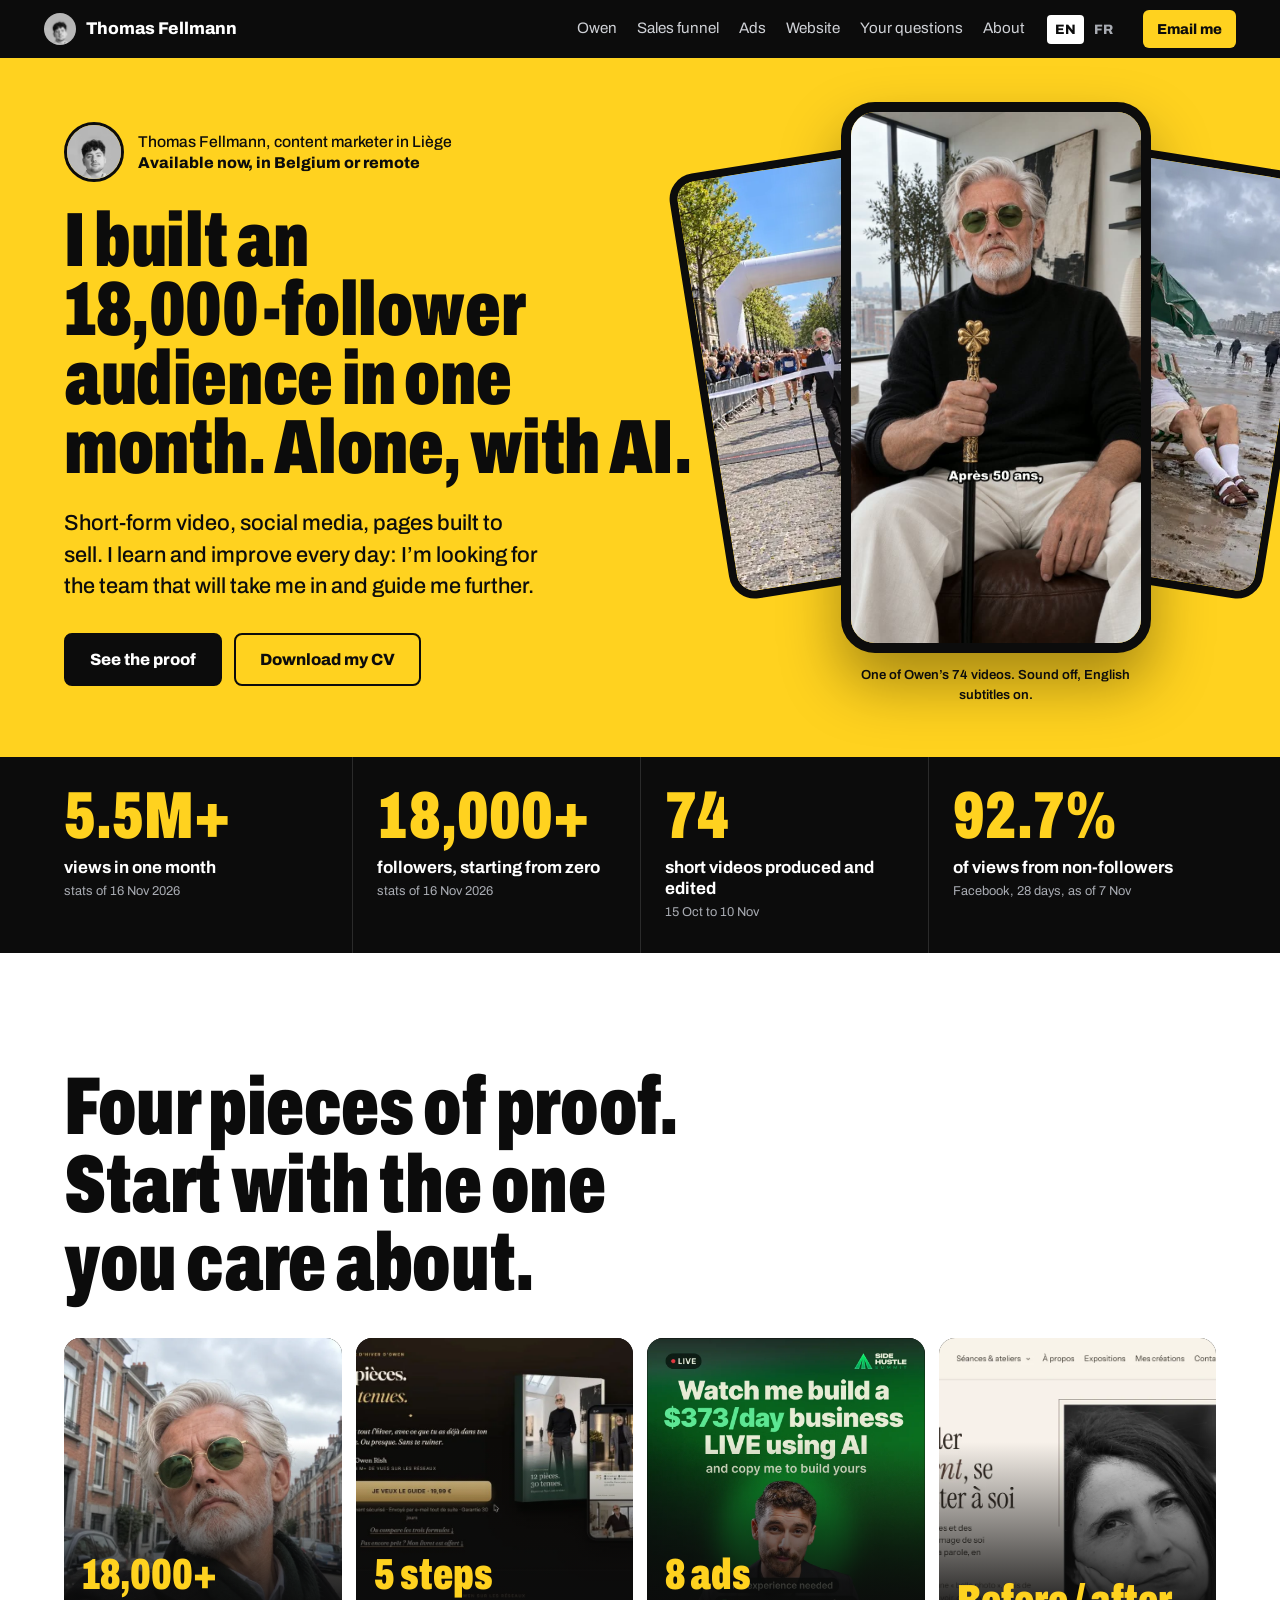
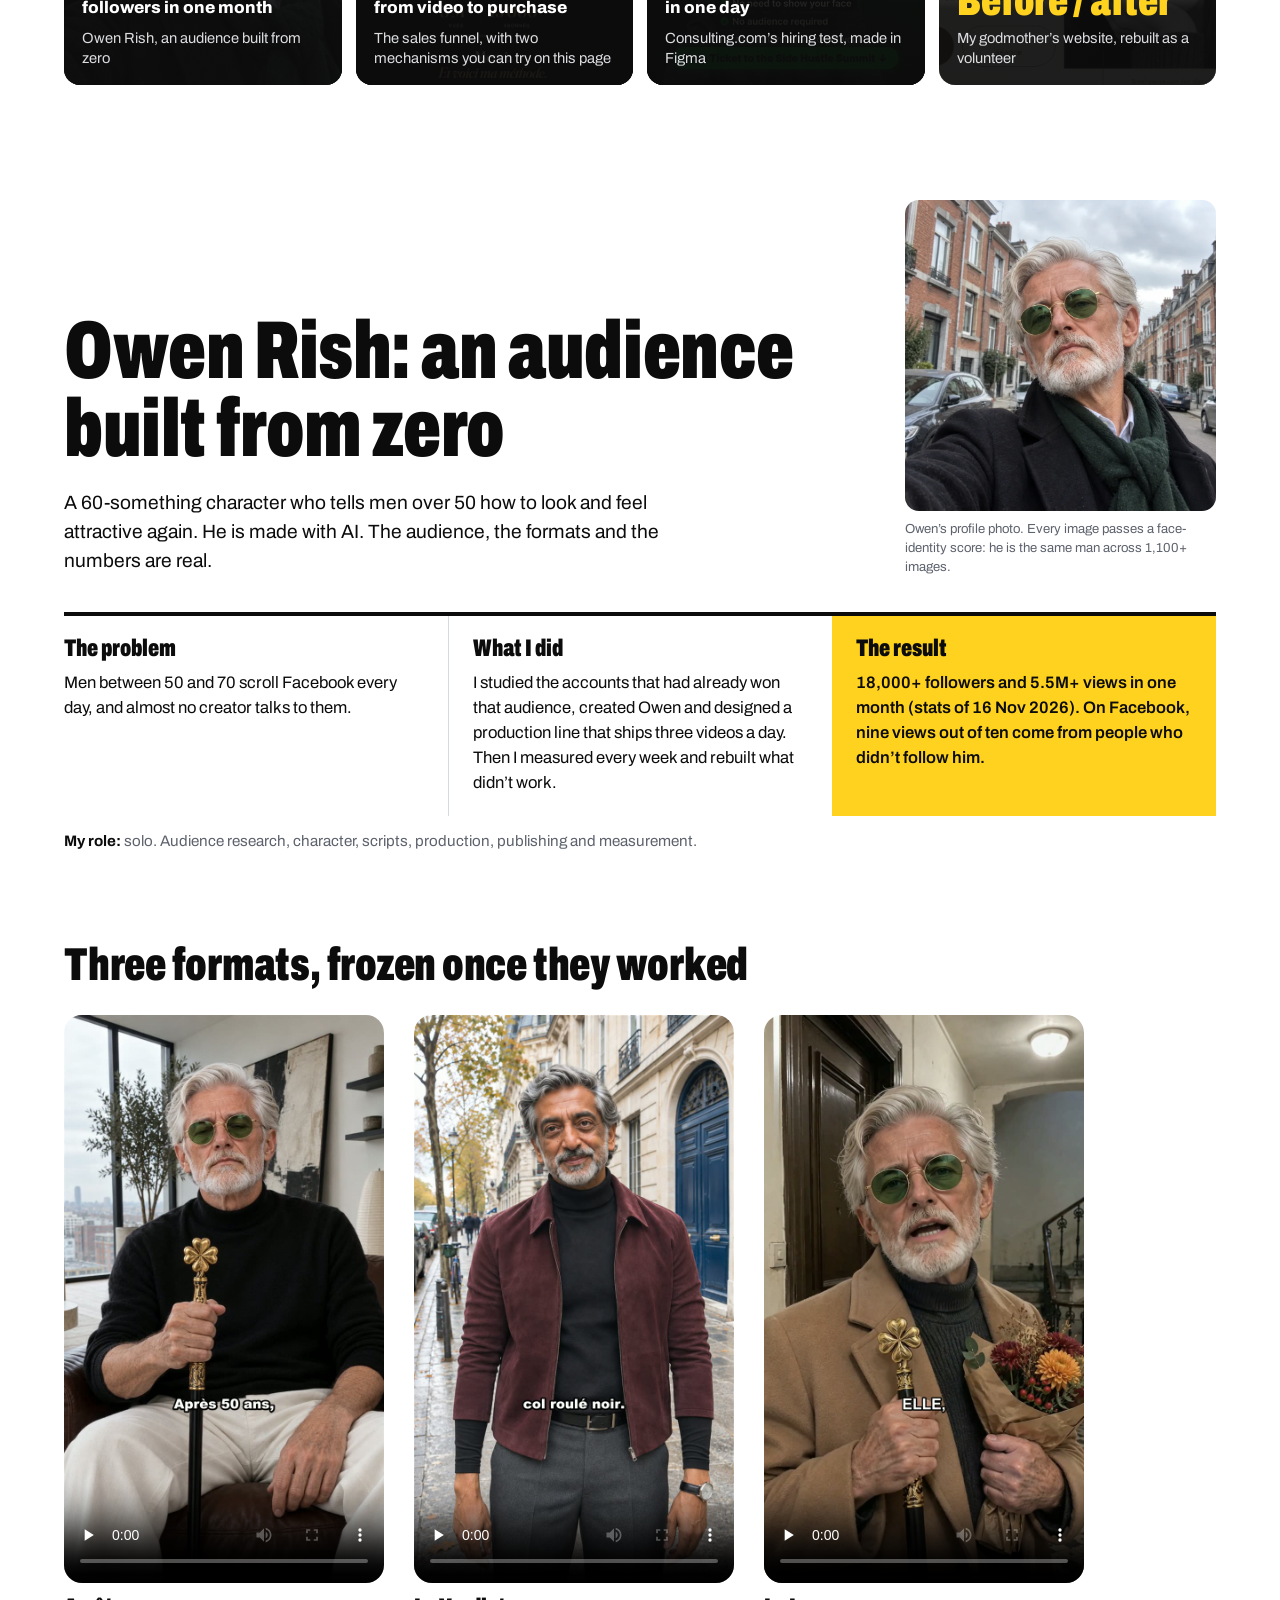
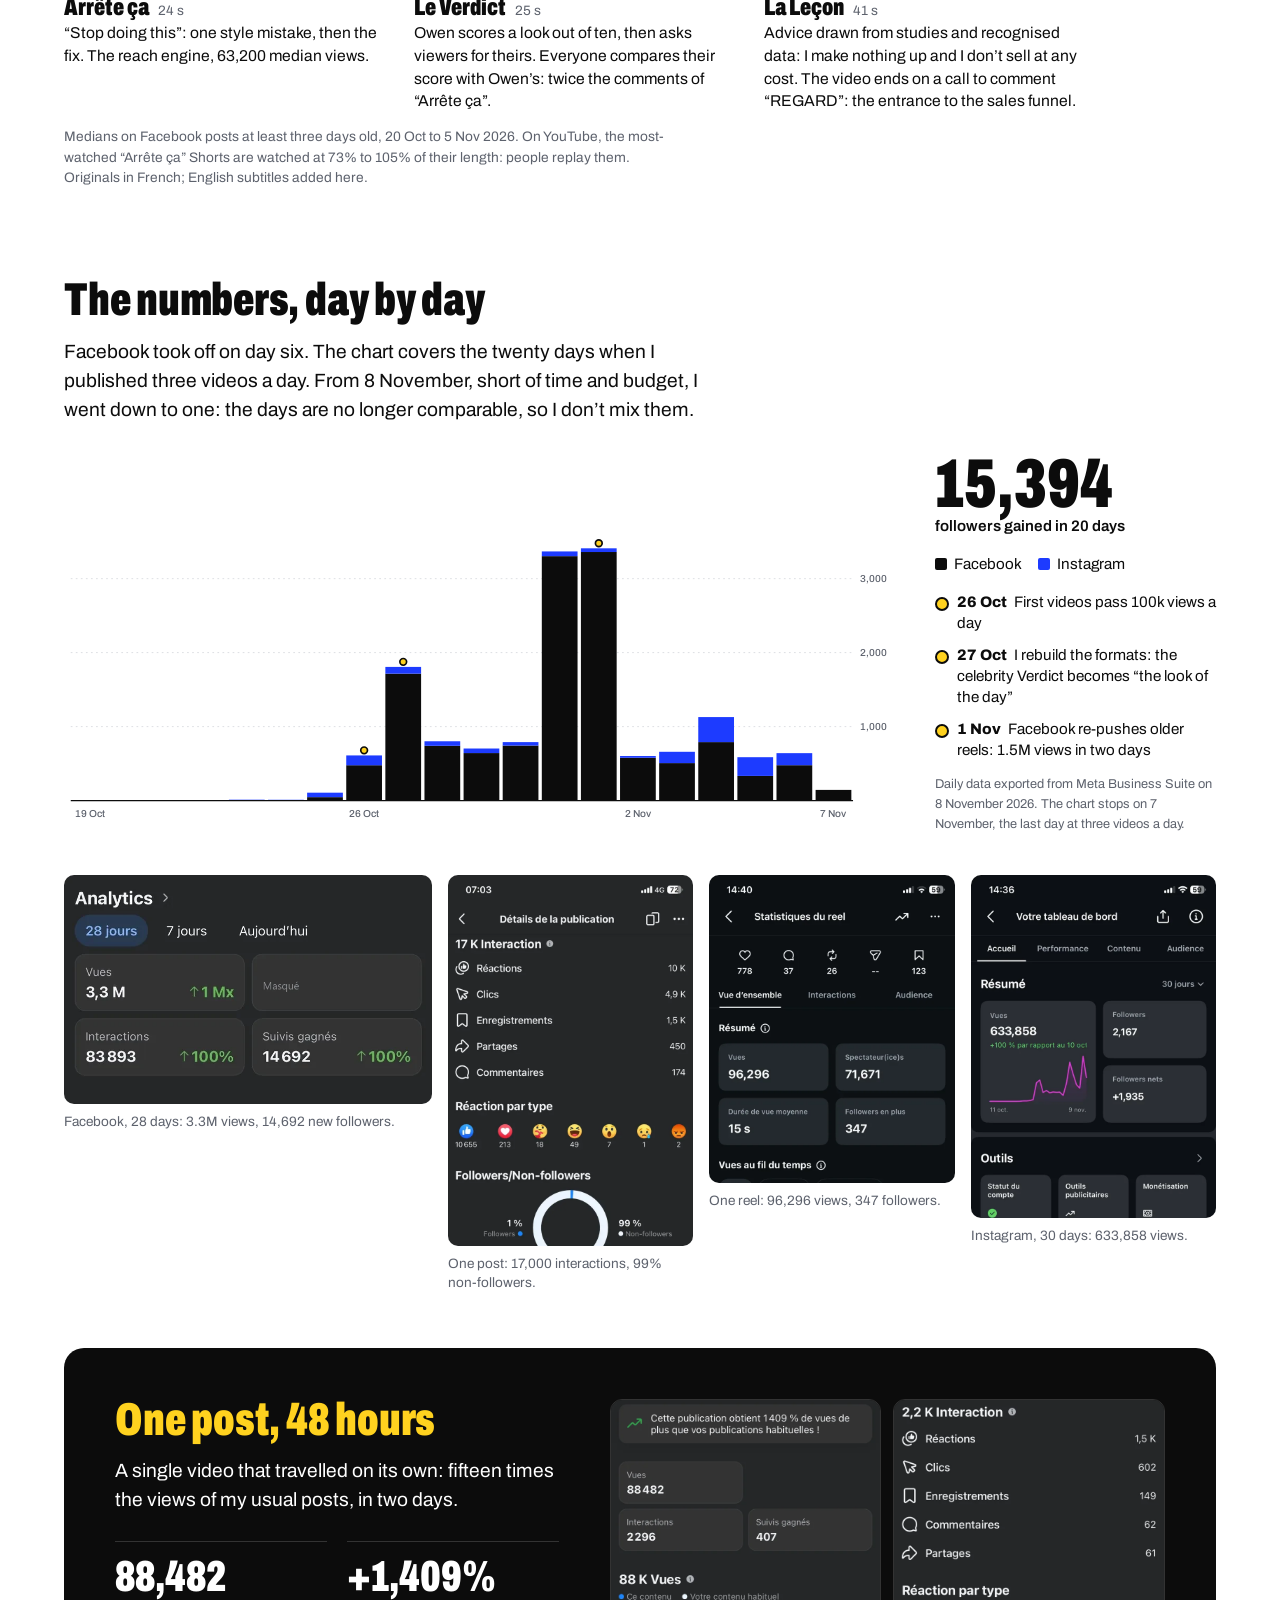
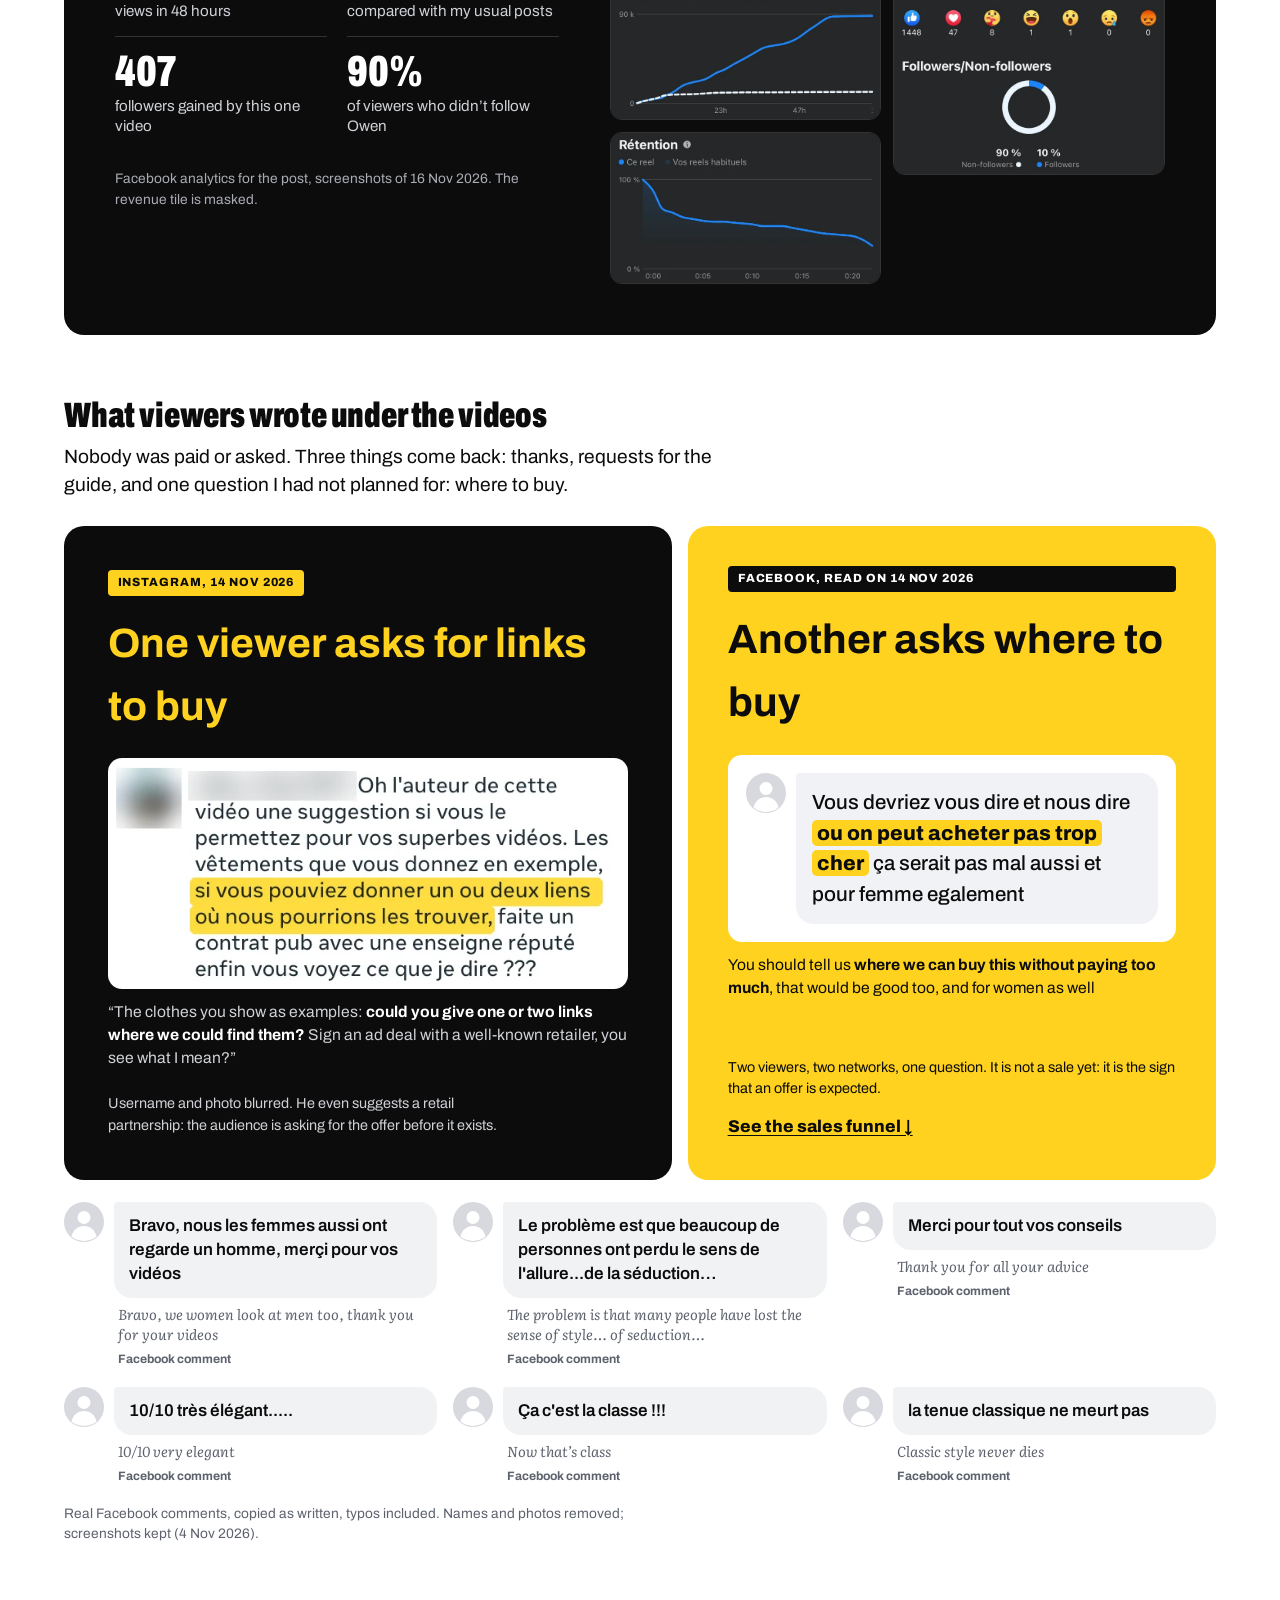
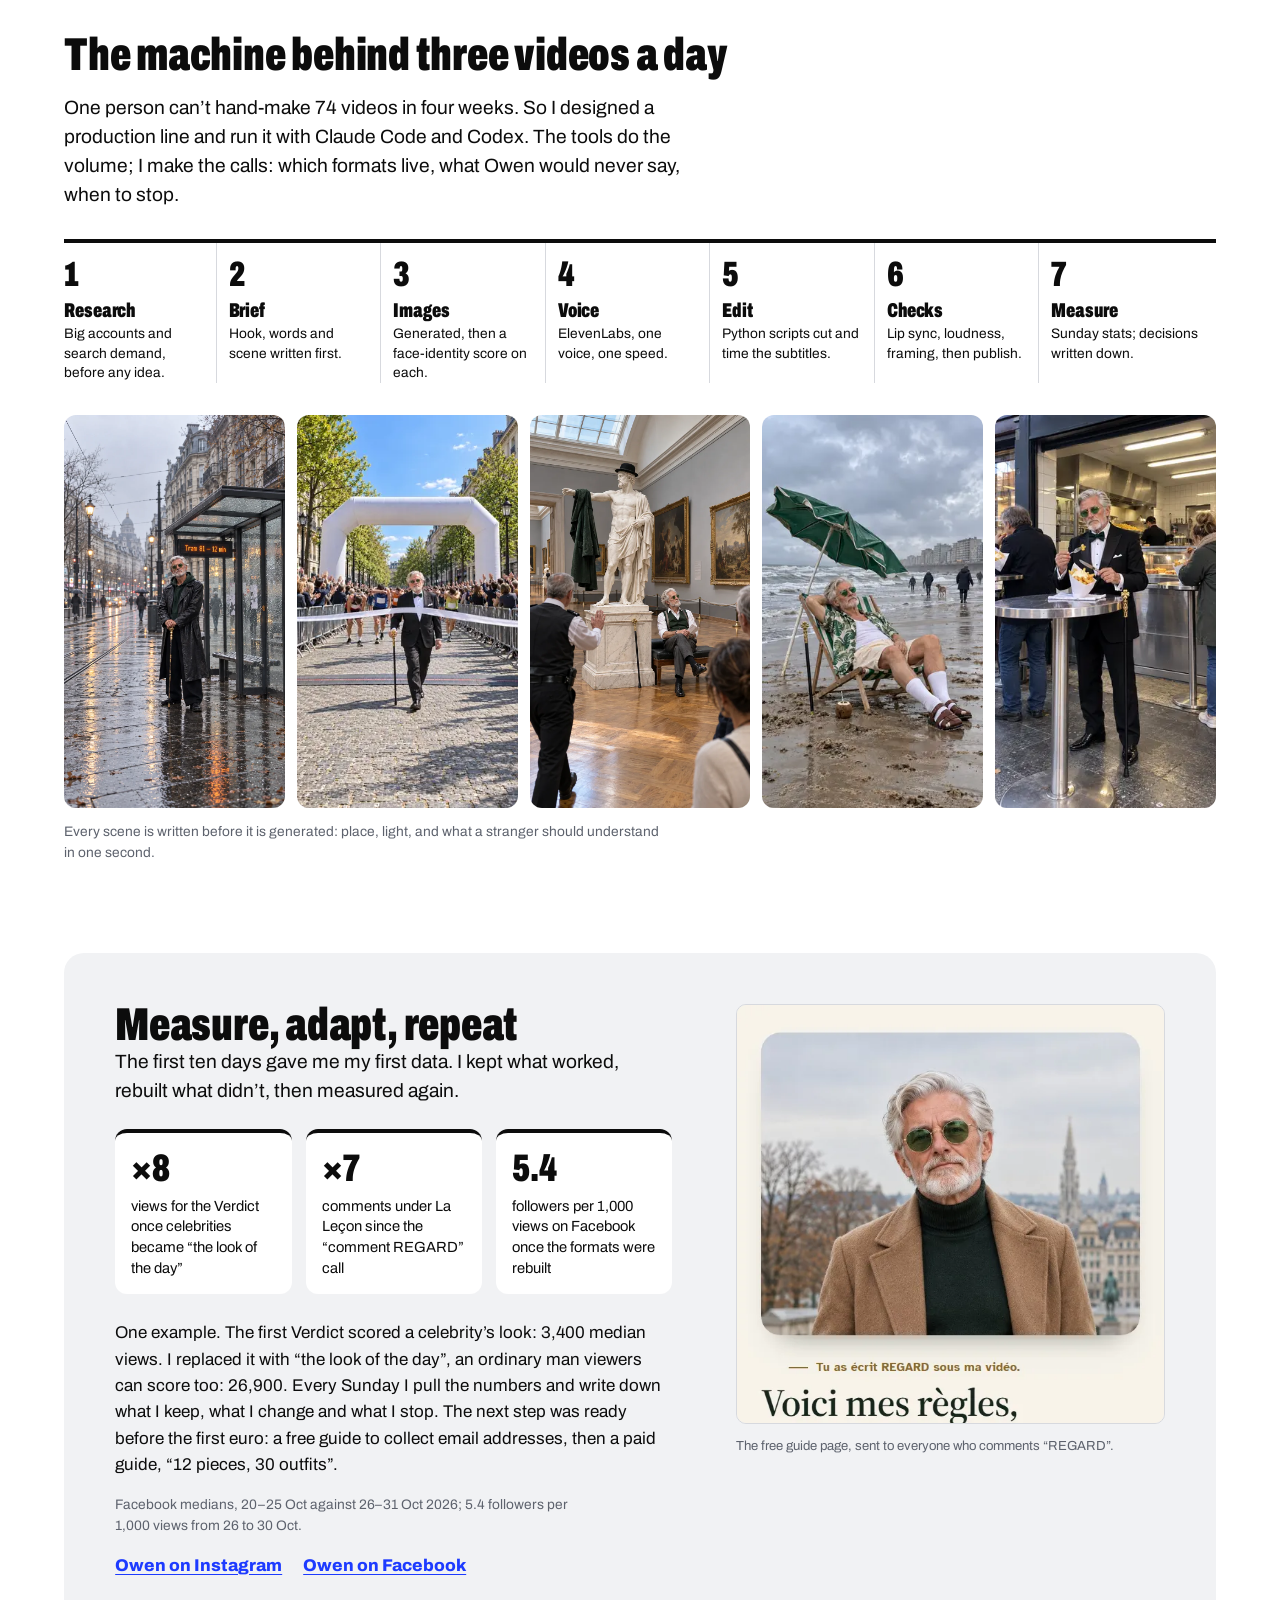
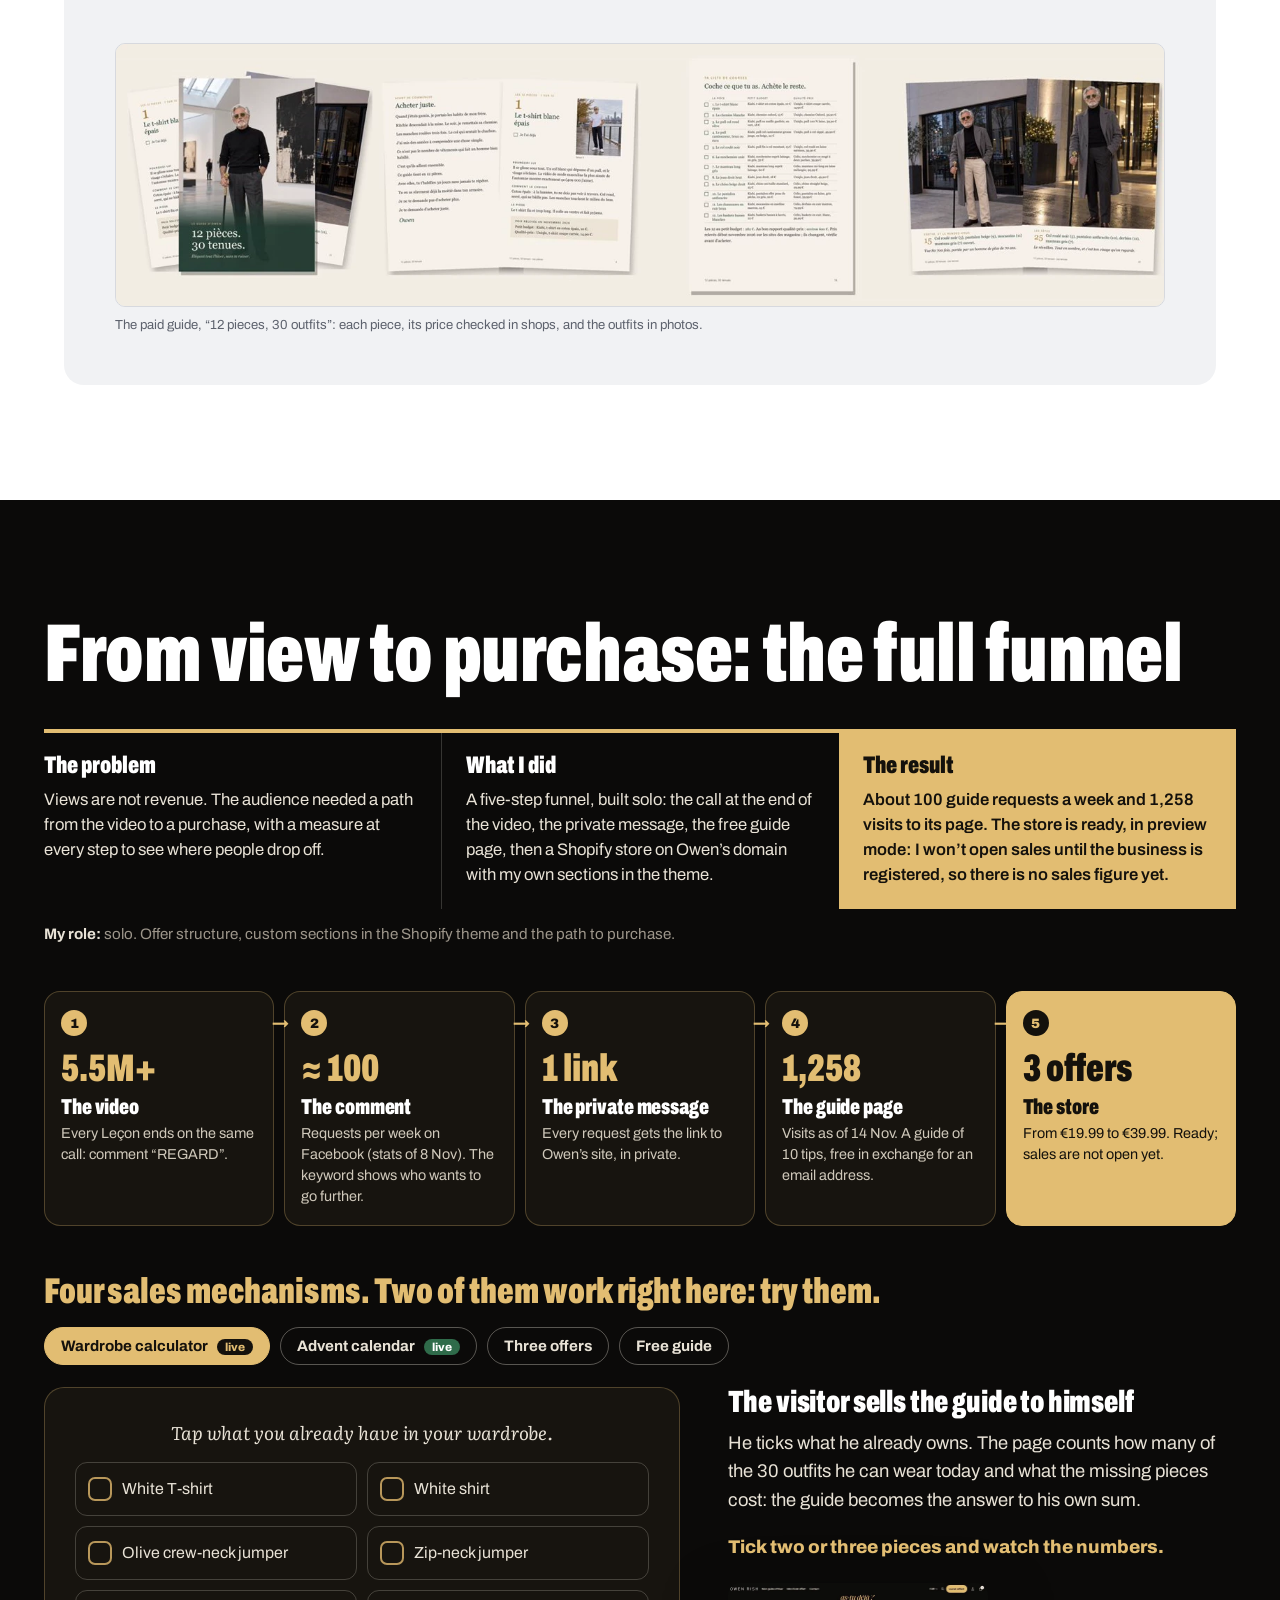
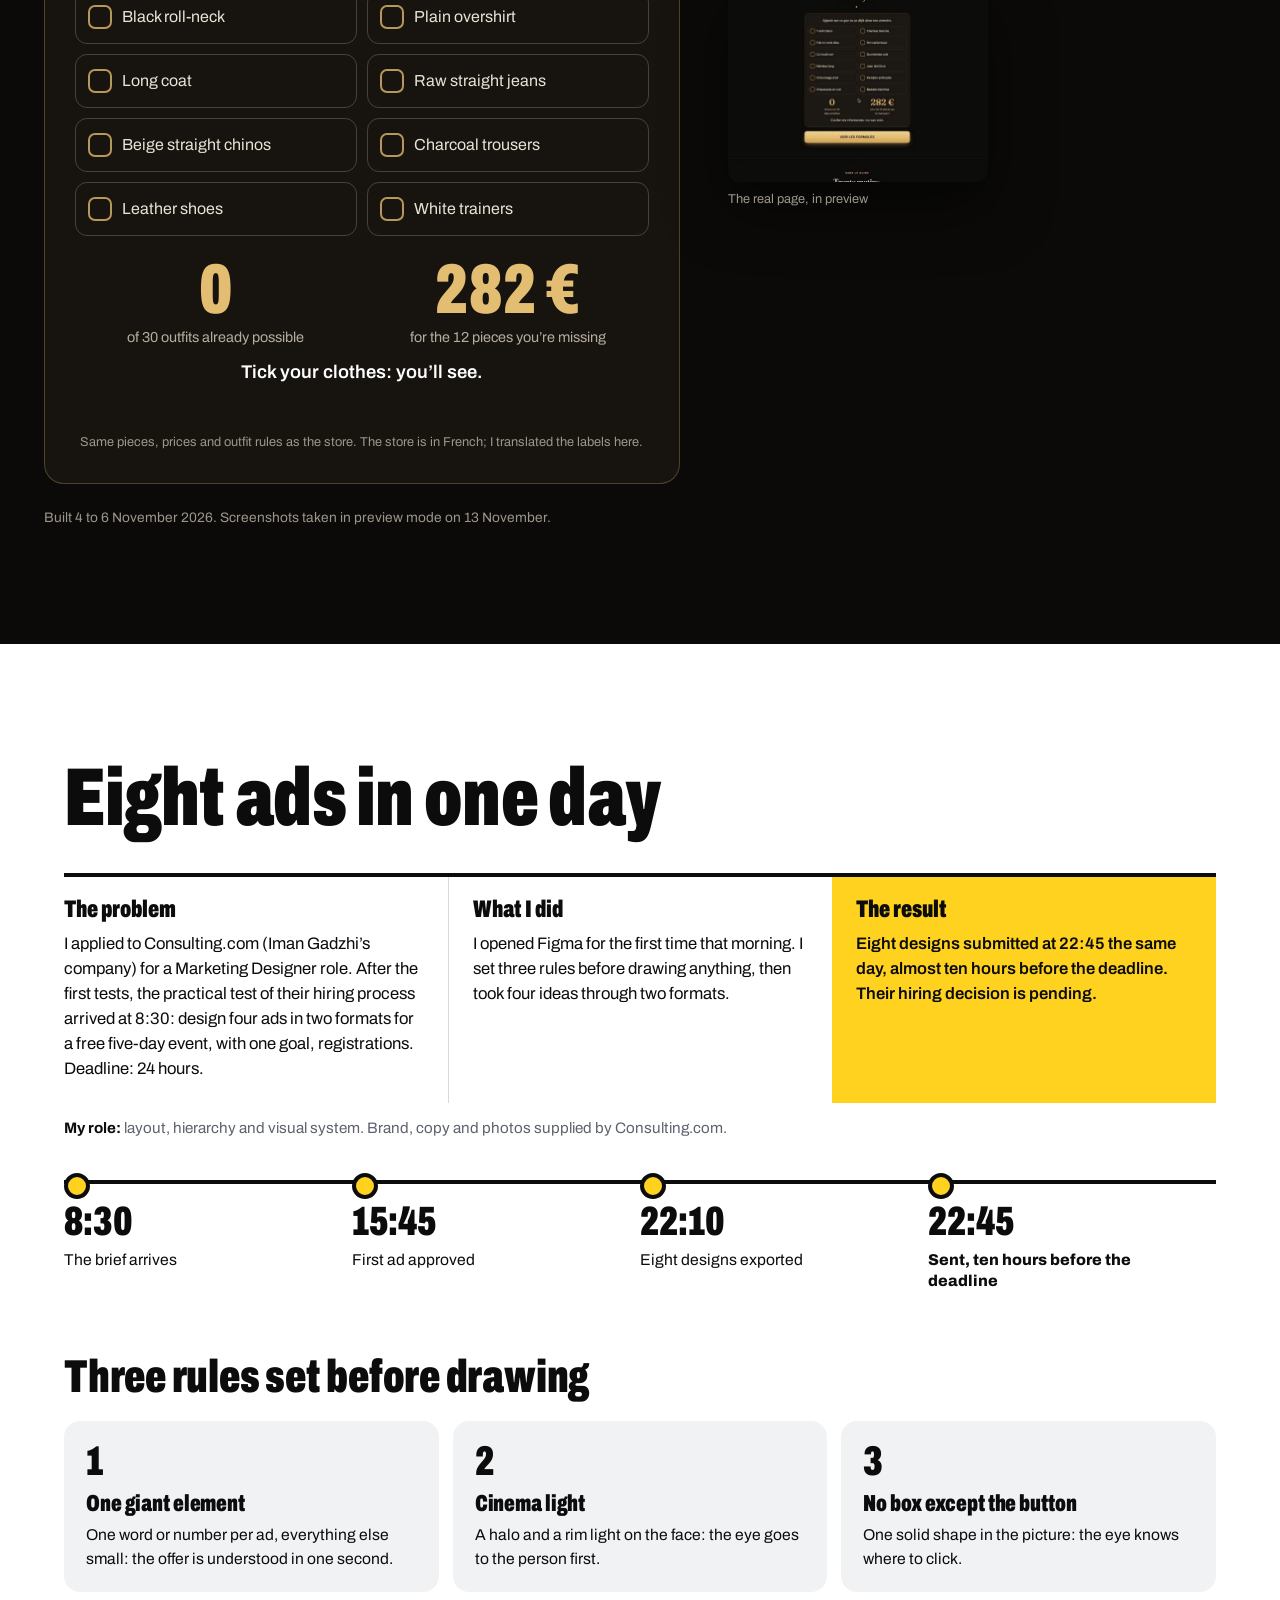
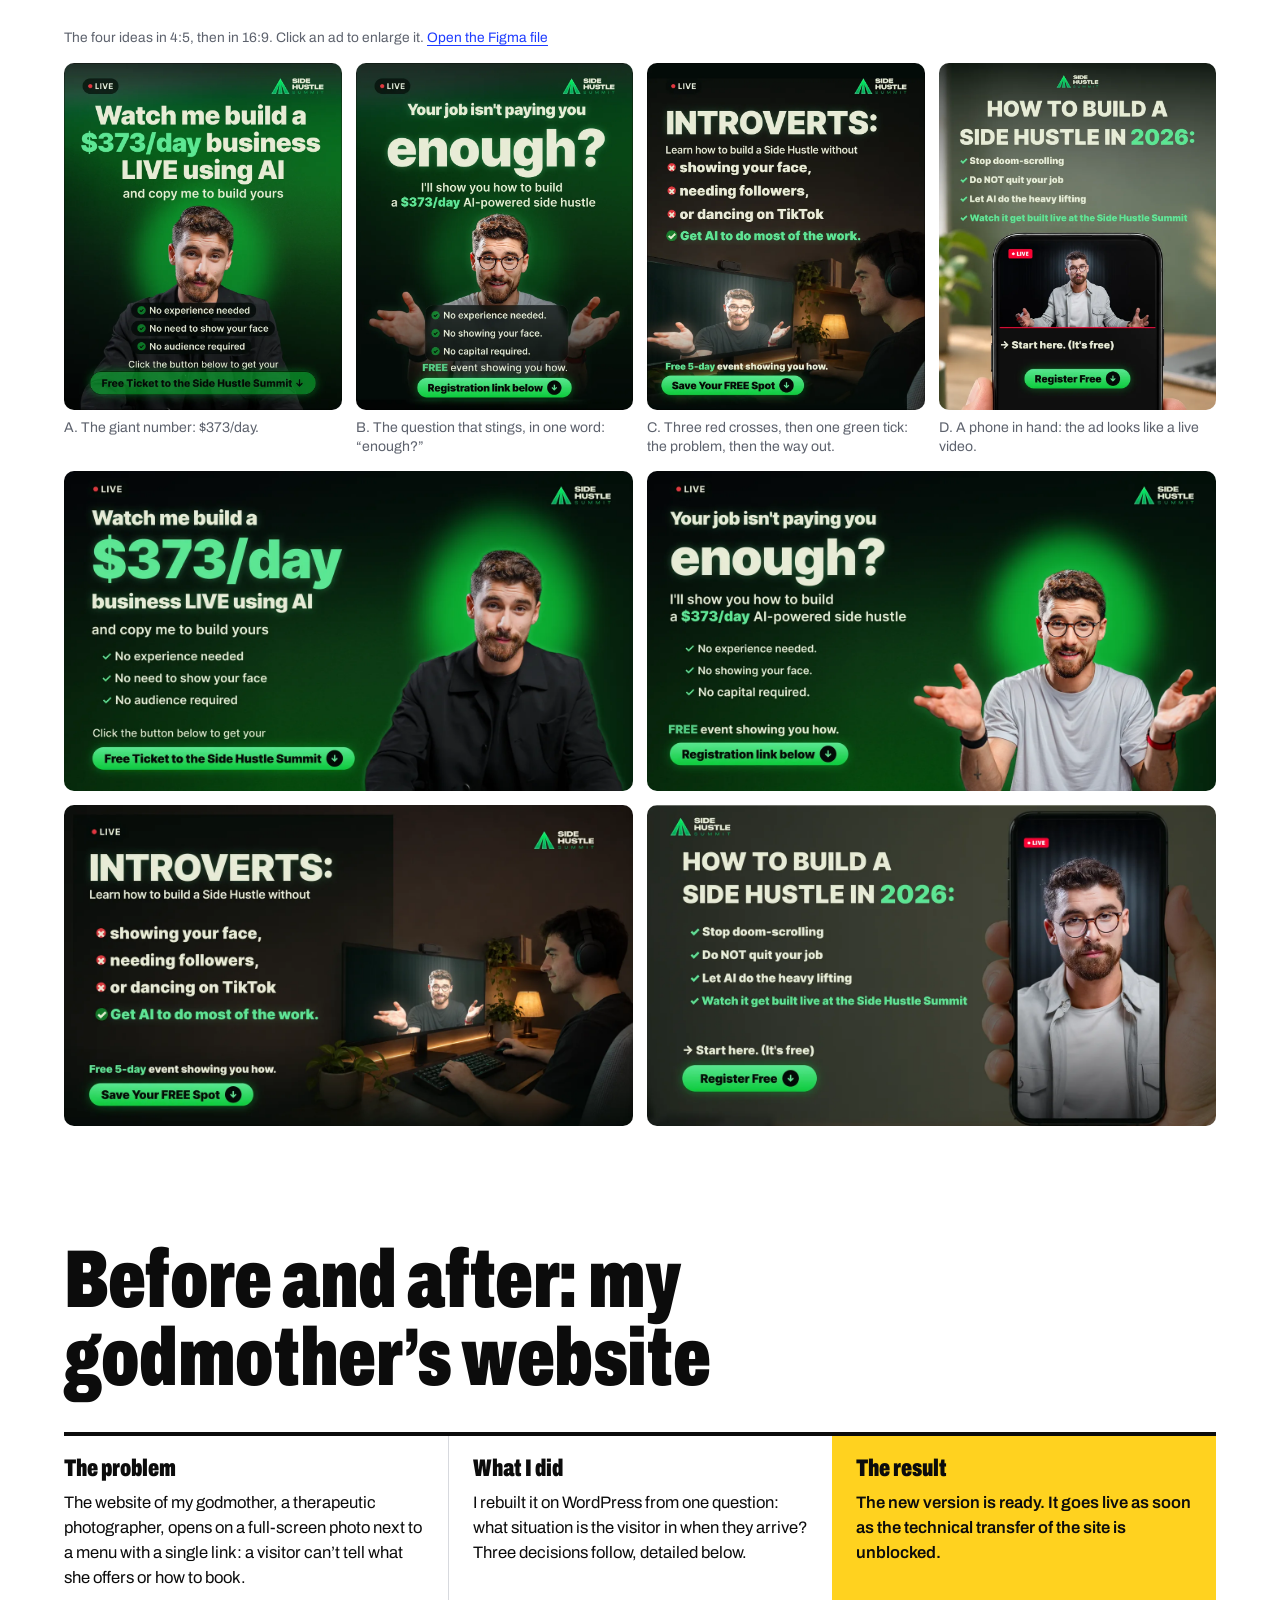
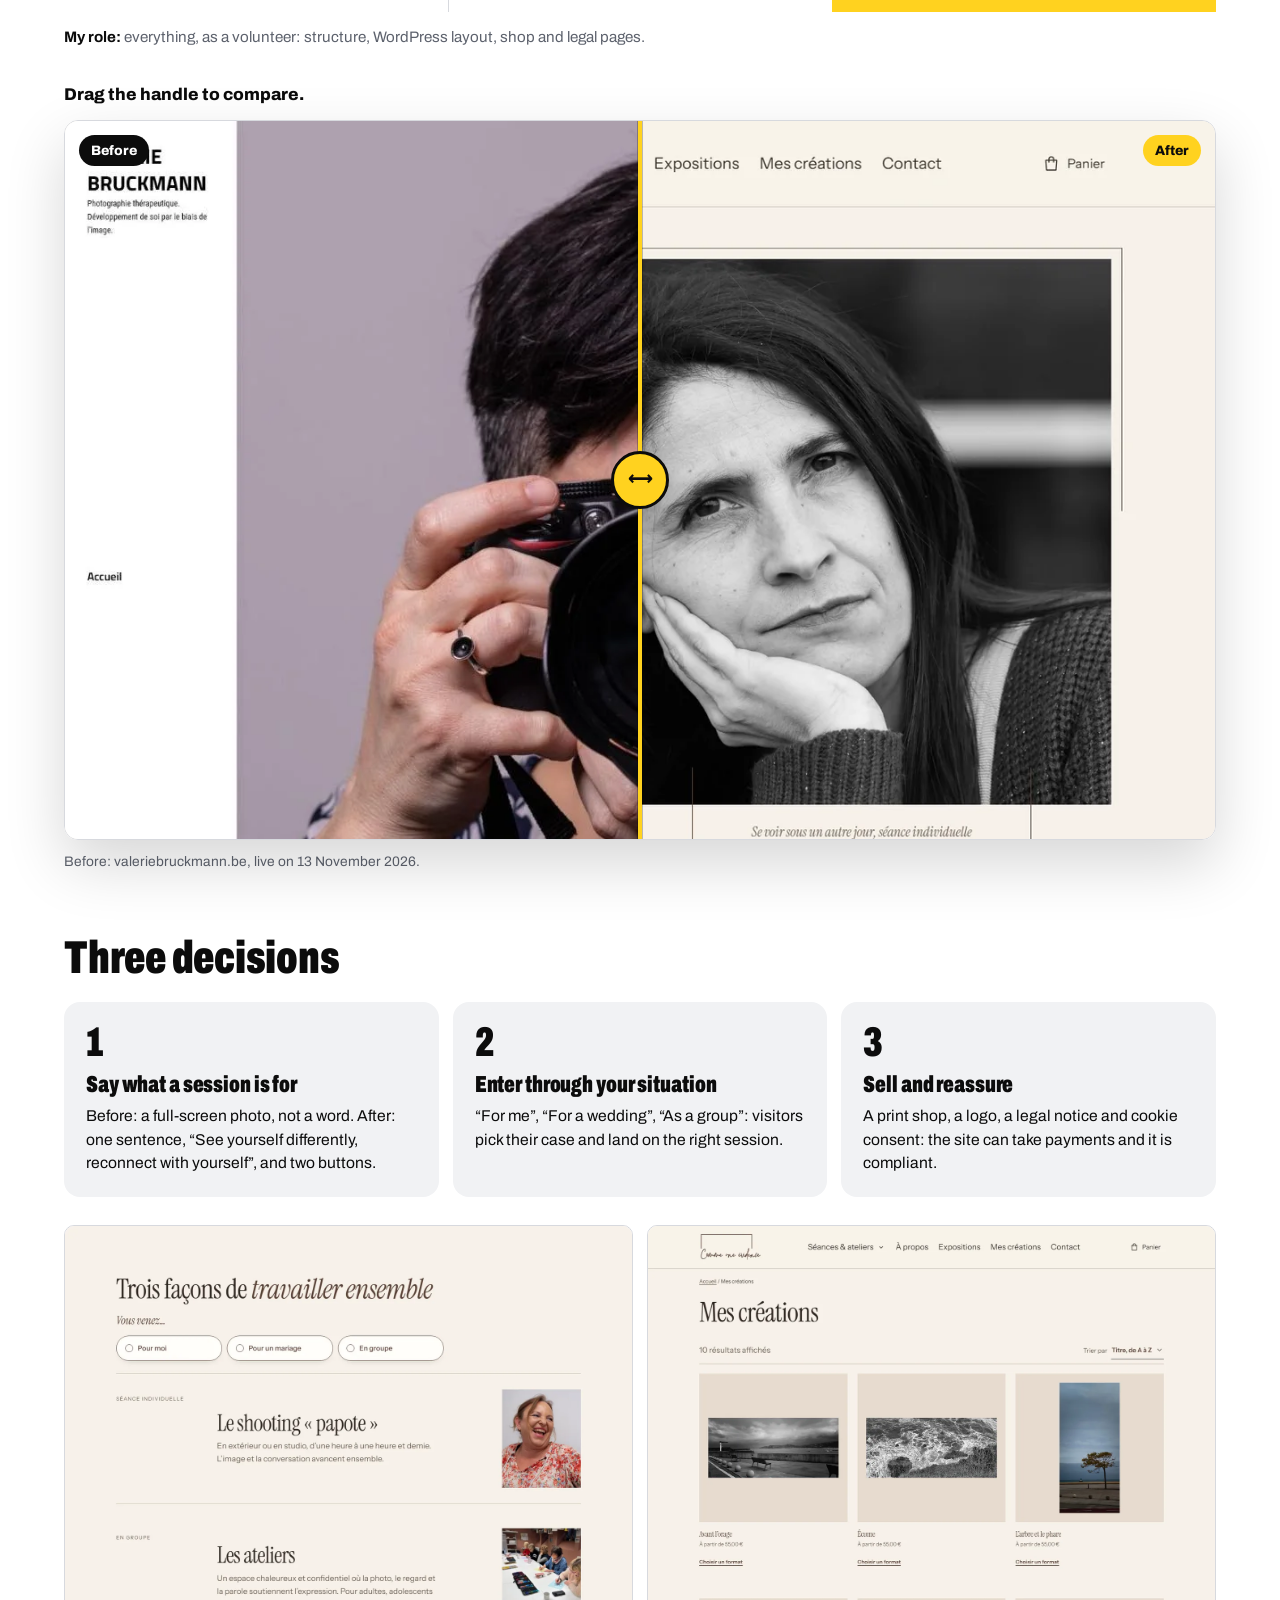
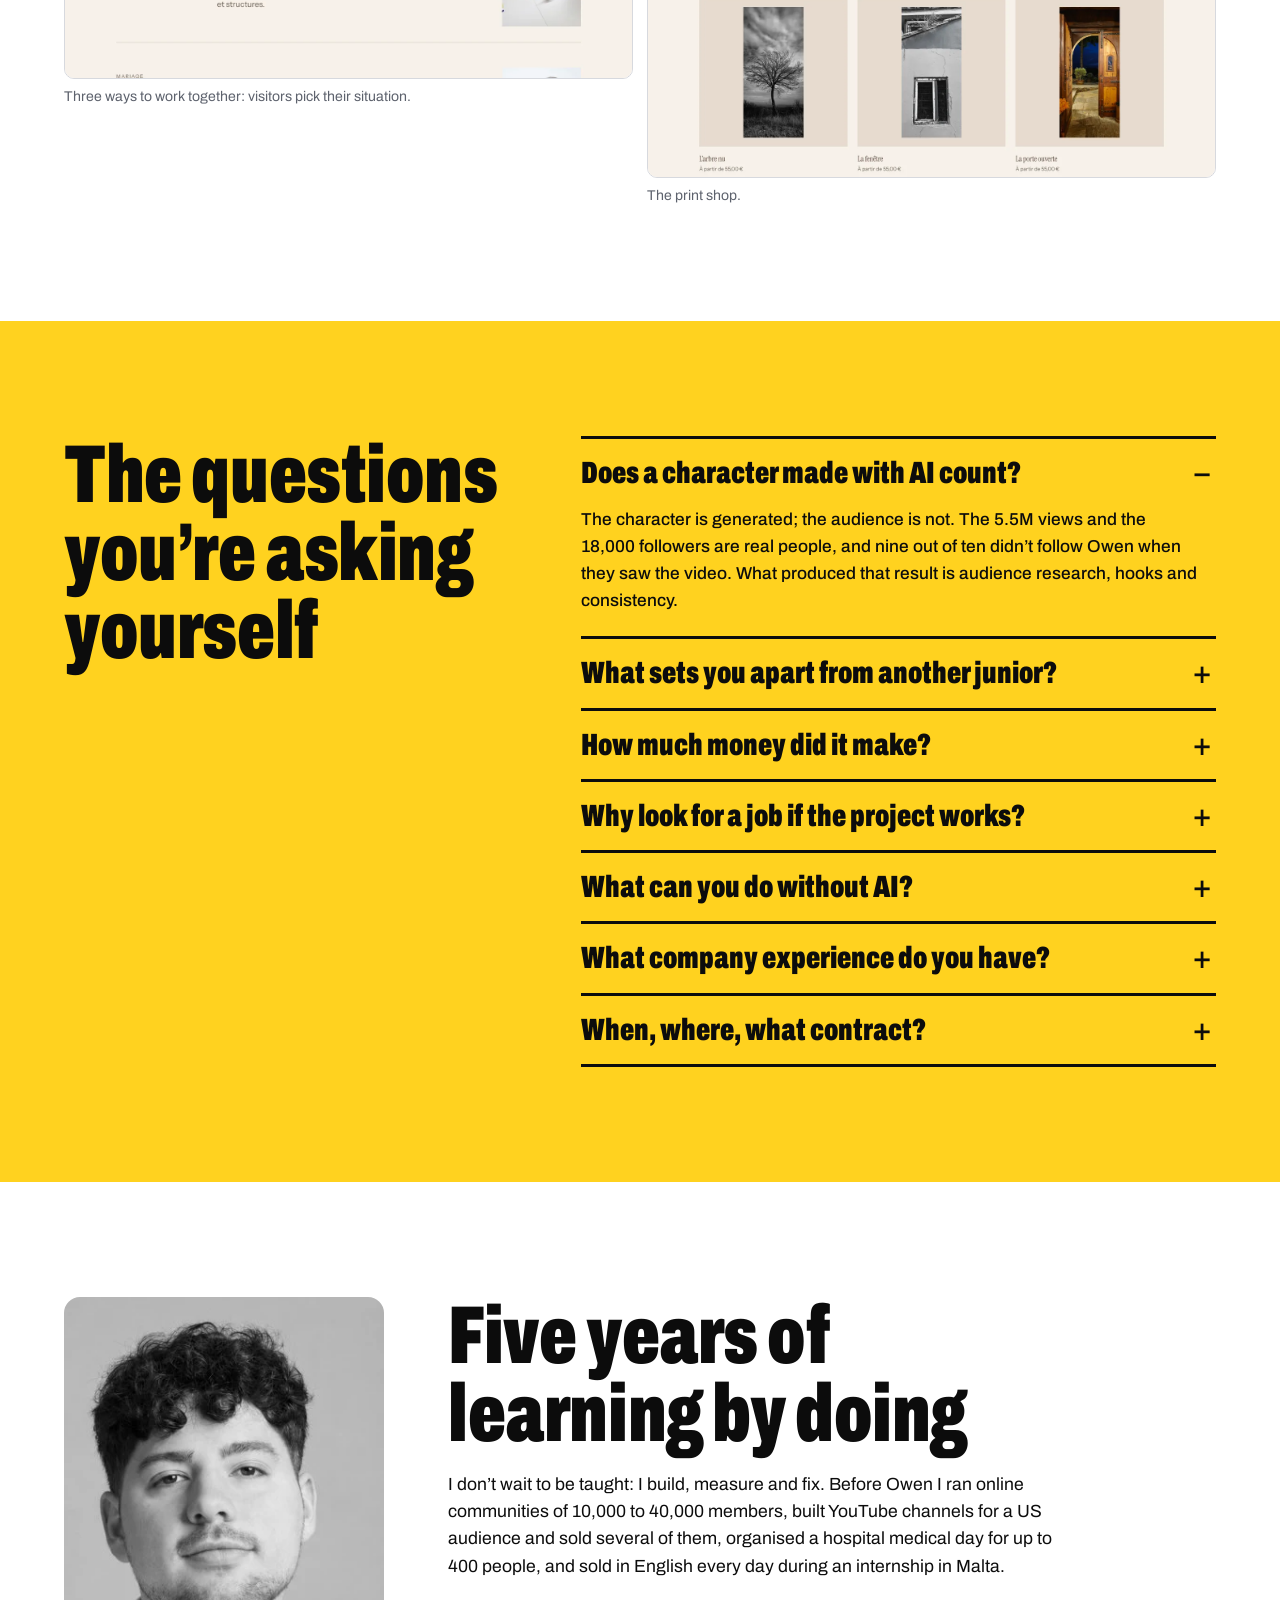
==== index.html @ cfc929bd "V10 : photo ronde, cartes de commentaires, sections publicités et site web Co-Authored-By: Claude Fa" ====
<!doctype html>
<html lang="en">
<head>
<meta charset="utf-8">
<meta name="viewport" content="width=device-width, initial-scale=1">
<title>Thomas Fellmann, content marketer: short-form video, social media, pages built to sell</title>
<meta name="description" content="I built an audience of 18,000+ followers in one month, alone, with AI: 5.5M+ views, 74 videos, a production system and a sales funnel. Marketer in Liège, available now.">
<link rel="icon" type="image/png" href="favicon.png">
<link rel="canonical" href="https://moth2love.github.io/thomas-fellmann/">
<link rel="alternate" hreflang="fr" href="https://moth2love.github.io/thomas-fellmann/fr/">
<meta property="og:type" content="website">
<meta property="og:title" content="Thomas Fellmann: an 18,000-follower audience in one month, alone, with AI">
<meta property="og:description" content="5.5M+ views, 74 videos, a production system and a complete sales funnel. Four projects, each with its problem, what I did and the result.">
<meta property="og:url" content="https://moth2love.github.io/thomas-fellmann/">
<meta property="og:image" content="https://moth2love.github.io/thomas-fellmann/og.png">
<meta property="og:image:width" content="1200">
<meta property="og:image:height" content="630">
<meta name="twitter:card" content="summary_large_image">
<link rel="preconnect" href="https://fonts.googleapis.com">
<link rel="preconnect" href="https://fonts.gstatic.com" crossorigin>
<link href="https://fonts.googleapis.com/css2?family=Archivo:wdth,wght@62..125,100..900&family=Literata:ital,opsz,wght@1,7..72,400&display=swap" rel="stylesheet">
<link rel="stylesheet" href="style.css?v=10">
</head>
<body>
<a class="skip" href="#work">Skip to the projects</a>

<header class="bar">
  <a class="brand" href="./"><img src="assets/thomas-rond.webp" width="302" height="302" alt=""><span>Thomas Fellmann</span></a>
  <nav aria-label="Sections"><a href="#owen">Owen</a><a href="#shop">Sales funnel</a><a href="#ads">Ads</a><a href="#web">Website</a><a href="#faq">Your questions</a><a href="#about">About</a></nav>
  <p class="lang"><a href="./" aria-current="page" lang="en" hreflang="en">EN</a><a href="fr/" lang="fr" hreflang="fr">FR</a></p>
  <a class="bar-cta" href="mailto:thomas.fellmnn@gmail.com?subject=Let%27s%20talk">Email me</a>
  <span class="progress" aria-hidden="true"></span>
</header>

<main>
<section class="hero" aria-labelledby="hero-title">
  <div class="hero-inner">
    <div class="hero-copy">
      <p class="who"><img src="assets/thomas-rond.webp" width="302" height="302" alt="Thomas Fellmann"><span>Thomas Fellmann, content marketer in Liège<br><b>Available now, in Belgium or remote</b></span></p>
      <h1 id="hero-title">I built an 18,000‑follower audience in one month. Alone, with&nbsp;AI.</h1>
      <p class="sub">Short-form video, social media, pages built to sell. I learn and improve every day: I’m looking for the team that will take me in and guide me further.</p>
      <div class="cta-row">
        <a class="btn" href="#work">See the proof</a>
        <a class="btn ghost" href="cv/Thomas_Fellmann_CV_EN.pdf" download>Download my CV</a>
      </div>
    </div>
    <figure class="fan">
      <img class="fan-l" src="assets/wall/w07.webp" alt="" width="300" height="533">
      <img class="fan-r" src="assets/wall/w10.webp" alt="" width="300" height="533">
      <div class="phone"><video autoplay muted loop preload="metadata" aria-label="Owen video: Arrête ça, the red sports cap" playsinline poster="assets/video/arrete-20.jpg" width="720" height="1280"><source src="assets/video/arrete-20.mp4" type="video/mp4"><track kind="subtitles" src="assets/video/arrete-20.en.vtt" srclang="en" label="English" default></video></div>
      <figcaption>One of Owen’s 74 videos. Sound off, English subtitles on.</figcaption>
    </figure>
  </div>
  <div class="numbers" aria-label="Results in numbers"><div><b>5.5M+</b><span>views in one month</span><small>stats of 16 Nov 2026</small></div><div><b>18,000+</b><span>followers, starting from zero</span><small>stats of 16 Nov 2026</small></div><div><b>74</b><span>short videos produced and edited</span><small>15 Oct to 10 Nov</small></div><div><b>92.7%</b><span>of views from non-followers</span><small>Facebook, 28 days, as of 7 Nov</small></div></div>
</section>

<section id="work" class="work" aria-labelledby="work-title">
  <h2 id="work-title">Four pieces of proof. Start with the one you care about.</h2>
  <div class="tiles"><a class="tile" href="#owen"><img src="assets/owen-portrait.webp" alt="" loading="lazy"><span class="tile-txt"><b>18,000+</b><i>followers in one month</i><em>Owen Rish, an audience built from zero</em></span></a><a class="tile" href="#shop"><img src="assets/shop-hero.webp" alt="" loading="lazy"><span class="tile-txt"><b>5 steps</b><i>from video to purchase</i><em>The sales funnel, with two mechanisms you can try on this page</em></span></a><a class="tile" href="#ads"><img src="assets/shs-a-4x5.webp" alt="" loading="lazy"><span class="tile-txt"><b>8 ads</b><i>in one day</i><em>Consulting.com’s hiring test, made in Figma</em></span></a><a class="tile" href="#web"><img src="assets/cue-after.webp" alt="" loading="lazy"><span class="tile-txt"><b>Before / after</b><em>My godmother’s website, rebuilt as a volunteer</em></span></a></div>
</section>

<section id="owen" class="proj" aria-labelledby="owen-title">
  <header class="proj-head">
    <div><h2 id="owen-title">Owen Rish: an audience built from zero</h2><p class="lede">A 60-something character who tells men over 50 how to look and feel attractive again. He is made with AI. The audience, the formats and the numbers are real.</p></div>
    <figure class="portrait"><img src="assets/owen-portrait.webp" width="900" height="900" alt="Owen, grey-haired man in his sixties with green sunglasses, in a selfie in a Brussels street" loading="lazy"><figcaption>Owen’s profile photo. Every image passes a face-identity score: he is the same man across 1,100+ images.</figcaption></figure>
  </header>
  <dl class="fiche"><div><dt>The problem</dt><dd>Men between 50 and 70 scroll Facebook every day, and almost no creator talks to them.</dd></div><div><dt>What I did</dt><dd>I studied the accounts that had already won that audience, created Owen and designed a production line that ships three videos a day. Then I measured every week and rebuilt what didn’t work.</dd></div><div class="res"><dt>The result</dt><dd>18,000+ followers and 5.5M+ views in one month (stats of 16 Nov 2026). On Facebook, nine views out of ten come from people who didn’t follow him.</dd></div></dl><p class="role"><b>My role:</b> solo. Audience research, character, scripts, production, publishing and measurement.</p>

  <div class="block" id="formats">
    <h3>Three formats, frozen once they worked</h3>
    <div class="videos"><figure><video controls preload="none" playsinline poster="assets/video/arrete-20.jpg" width="720" height="1280"><source src="assets/video/arrete-20.mp4" type="video/mp4"><track kind="subtitles" src="assets/video/arrete-20.en.vtt" srclang="en" label="English" default></video><figcaption><b>Arrête ça</b> <span>24 s</span><br>“Stop doing this”: one style mistake, then the fix. The reach engine, 63,200 median views.</figcaption></figure><figure><video controls preload="none" playsinline poster="assets/video/verdict-25.jpg" width="720" height="1280"><source src="assets/video/verdict-25.mp4" type="video/mp4"><track kind="subtitles" src="assets/video/verdict-25.en.vtt" srclang="en" label="English" default></video><figcaption><b>Le Verdict</b> <span>25 s</span><br>Owen scores a look out of ten, then asks viewers for theirs. Everyone compares their score with Owen’s: twice the comments of “Arrête ça”.</figcaption></figure><figure><video controls preload="none" playsinline poster="assets/video/lecon-12.jpg" width="720" height="1280"><source src="assets/video/lecon-12.mp4" type="video/mp4"><track kind="subtitles" src="assets/video/lecon-12.en.vtt" srclang="en" label="English" default></video><figcaption><b>La Leçon</b> <span>41 s</span><br>Advice drawn from studies and recognised data: I make nothing up and I don’t sell at any cost. The video ends on a call to comment “REGARD”: the entrance to the sales funnel.</figcaption></figure></div>
    <p class="note">Medians on Facebook posts at least three days old, 20 Oct to 5 Nov 2026. On YouTube, the most-watched “Arrête ça” Shorts are watched at 73% to 105% of their length: people replay them. Originals in French; English subtitles added here.</p>
  </div>

  <div class="block" id="results">
    <h3>The numbers, day by day</h3>
    <p class="lede">Facebook took off on day six. The chart covers the twenty days when I published three videos a day. From 8 November, short of time and budget, I went down to one: the days are no longer comparable, so I don’t mix them.</p>
    <!--CHART--><figure class="chart-wrap"><svg class="chart" viewBox="0 0 1000 380" role="img" aria-labelledby="chart-title chart-desc"><title id="chart-title">Followers gained per day, Facebook and Instagram, 19 October to 7 November 2026</title><desc id="chart-desc">15,394 followers gained in 20 days. Peak day: 3,410.</desc><line class="grid" x1="8" x2="936" y1="252.2" y2="252.2"/><text class="axis" x="944" y="256.2">1,000</text><line class="grid" x1="8" x2="936" y1="164.4" y2="164.4"/><text class="axis" x="944" y="168.4">2,000</text><line class="grid" x1="8" x2="936" y1="76.7" y2="76.7"/><text class="axis" x="944" y="80.7">3,000</text><rect class="bar fb" x="10.0" y="340.0" width="42.4" height="0.0" style="--i:0"><title>19 Oct: 0 Facebook, 0 Instagram</title></rect><text class="axis" x="31.2" y="360" text-anchor="middle">19 Oct</text><rect class="bar fb" x="56.4" y="339.9" width="42.4" height="0.1" style="--i:1"><title>20 Oct: 1 Facebook, 0 Instagram</title></rect><rect class="bar fb" x="102.8" y="339.6" width="42.4" height="0.4" style="--i:2"><title>21 Oct: 4 Facebook, 0 Instagram</title></rect><rect class="bar fb" x="149.2" y="339.9" width="42.4" height="0.1" style="--i:3"><title>22 Oct: 1 Facebook, 0 Instagram</title></rect><rect class="bar fb" x="195.6" y="339.4" width="42.4" height="0.6" style="--i:4"><title>23 Oct: 7 Facebook, 5 Instagram</title></rect><rect class="bar ig" x="195.6" y="338.9" width="42.4" height="0.4" style="--i:4"/><rect class="bar fb" x="242.0" y="339.6" width="42.4" height="0.4" style="--i:5"><title>24 Oct: 5 Facebook, 6 Instagram</title></rect><rect class="bar ig" x="242.0" y="339.0" width="42.4" height="0.5" style="--i:5"/><rect class="bar fb" x="288.4" y="335.9" width="42.4" height="4.1" style="--i:6"><title>25 Oct: 47 Facebook, 60 Instagram</title></rect><rect class="bar ig" x="288.4" y="330.6" width="42.4" height="5.3" style="--i:6"/><rect class="bar fb" x="334.8" y="298.0" width="42.4" height="42.0" style="--i:7"><title>26 Oct: 478 Facebook, 133 Instagram</title></rect><rect class="bar ig" x="334.8" y="286.4" width="42.4" height="11.7" style="--i:7"/><text class="axis" x="356.0" y="360" text-anchor="middle">26 Oct</text><rect class="bar fb" x="381.2" y="189.4" width="42.4" height="150.6" style="--i:8"><title>27 Oct: 1,716 Facebook, 91 Instagram</title></rect><rect class="bar ig" x="381.2" y="181.4" width="42.4" height="8.0" style="--i:8"/><rect class="bar fb" x="427.6" y="275.0" width="42.4" height="65.0" style="--i:9"><title>28 Oct: 741 Facebook, 61 Instagram</title></rect><rect class="bar ig" x="427.6" y="269.6" width="42.4" height="5.4" style="--i:9"/><rect class="bar fb" x="474.0" y="283.6" width="42.4" height="56.4" style="--i:10"><title>29 Oct: 643 Facebook, 61 Instagram</title></rect><rect class="bar ig" x="474.0" y="278.2" width="42.4" height="5.4" style="--i:10"/><rect class="bar fb" x="520.4" y="274.7" width="42.4" height="65.3" style="--i:11"><title>30 Oct: 744 Facebook, 47 Instagram</title></rect><rect class="bar ig" x="520.4" y="270.6" width="42.4" height="4.1" style="--i:11"/><rect class="bar fb" x="566.8" y="50.0" width="42.4" height="290.0" style="--i:12"><title>31 Oct: 3,304 Facebook, 64 Instagram</title></rect><rect class="bar ig" x="566.8" y="44.4" width="42.4" height="5.6" style="--i:12"/><rect class="bar fb" x="613.2" y="45.1" width="42.4" height="294.9" style="--i:13"><title>1 Nov: 3,360 Facebook, 50 Instagram</title></rect><rect class="bar ig" x="613.2" y="40.7" width="42.4" height="4.4" style="--i:13"/><rect class="bar fb" x="659.6" y="289.2" width="42.4" height="50.8" style="--i:14"><title>2 Nov: 579 Facebook, 24 Instagram</title></rect><rect class="bar ig" x="659.6" y="287.1" width="42.4" height="2.1" style="--i:14"/><text class="axis" x="680.8" y="360" text-anchor="middle">2 Nov</text><rect class="bar fb" x="706.0" y="295.5" width="42.4" height="44.5" style="--i:15"><title>3 Nov: 507 Facebook, 153 Instagram</title></rect><rect class="bar ig" x="706.0" y="282.1" width="42.4" height="13.4" style="--i:15"/><rect class="bar fb" x="752.4" y="270.6" width="42.4" height="69.4" style="--i:16"><title>4 Nov: 791 Facebook, 338 Instagram</title></rect><rect class="bar ig" x="752.4" y="240.9" width="42.4" height="29.7" style="--i:16"/><rect class="bar fb" x="798.8" y="310.7" width="42.4" height="29.3" style="--i:17"><title>5 Nov: 334 Facebook, 253 Instagram</title></rect><rect class="bar ig" x="798.8" y="288.5" width="42.4" height="22.2" style="--i:17"/><rect class="bar fb" x="845.2" y="298.0" width="42.4" height="42.0" style="--i:18"><title>6 Nov: 478 Facebook, 163 Instagram</title></rect><rect class="bar ig" x="845.2" y="283.7" width="42.4" height="14.3" style="--i:18"/><rect class="bar fb" x="891.6" y="327.3" width="42.4" height="12.7" style="--i:19"><title>7 Nov: 145 Facebook, 0 Instagram</title></rect><text class="axis" x="912.8" y="360" text-anchor="middle">7 Nov</text><line class="base" x1="8" x2="936" y1="340.0" y2="340.0"/><g class="note n1"><circle cx="356.0" cy="280.4" r="4"/></g><g class="note n2"><circle cx="402.4" cy="175.4" r="4"/></g><g class="note n3"><circle cx="634.4" cy="34.7" r="4"/></g></svg><figcaption><p class="chart-total"><strong>15,394</strong> followers gained in 20 days</p><ul class="chart-key"><li class="k-fb">Facebook</li><li class="k-ig">Instagram</li></ul><ol class="chart-notes"><li class="n1"><span class="when">26 Oct</span> First videos pass 100k views a day</li><li class="n2"><span class="when">27 Oct</span> I rebuild the formats: the celebrity Verdict becomes “the look of the day”</li><li class="n3"><span class="when">1 Nov</span> Facebook re-pushes older reels: 1.5M views in two days</li></ol><p class="source">Daily data exported from Meta Business Suite on 8 November 2026. The chart stops on 7 November, the last day at three videos a day.</p></figcaption></figure><!--/CHART-->
    <div class="proof"><figure><img src="assets/stats-1.webp" width="700" height="436" alt="Facebook analytics, 28 days: 3.3M views, 83,893 interactions, 14,692 follows gained" loading="lazy"><figcaption>Facebook, 28 days: 3.3M views, 14,692 new followers.</figcaption></figure><figure><img src="assets/stats-3.webp" width="700" height="1060" alt="Facebook post details: 17K interactions, 99% from non-followers" loading="lazy"><figcaption>One post: 17,000 interactions, 99% non-followers.</figcaption></figure><figure><img src="assets/stats-4.webp" width="700" height="880" alt="Instagram reel: 96,296 views, 347 new followers" loading="lazy"><figcaption>One reel: 96,296 views, 347 followers.</figcaption></figure><figure><img src="assets/stats-2.webp" width="700" height="980" alt="Instagram dashboard, 30 days: 633,858 views, 2,167 followers" loading="lazy"><figcaption>Instagram, 30 days: 633,858 views.</figcaption></figure></div>
    <div class="spot">
      <div class="spot-txt"><h4>One post, 48 hours</h4><p class="lede">A single video that travelled on its own: fifteen times the views of my usual posts, in two days.</p><ul class="spot-stats"><li><b>88,482</b>views in 48 hours</li><li><b>+1,409%</b>compared with my usual posts</li><li><b>407</b>followers gained by this one video</li><li><b>90%</b>of viewers who didn’t follow Owen</li></ul><p class="note">Facebook analytics for the post, screenshots of 16 Nov 2026. The revenue tile is masked.</p></div>
      <div class="spot-imgs"><img src="assets/post-vues.webp" width="700" height="829" alt="Facebook post analytics, in French: 88,482 views, 2,296 interactions, 407 follows gained, 1,409% more views than usual posts" loading="lazy"><img src="assets/post-retention.webp" width="700" height="389" alt="Retention curve: half of the viewers are still watching after ten seconds" loading="lazy"><img src="assets/post-interactions.webp" width="700" height="972" alt="Interaction details: 1.5K reactions, 602 clicks, 149 saves, 62 comments, 61 shares, 90% non-followers" loading="lazy"></div>
    </div>
    <div class="voices"><h4>What viewers wrote under the videos</h4><p class="lede">Nobody was paid or asked. Three things come back: thanks, requests for the guide, and one question I had not planned for: where to buy.</p><div class="voices-top"><figure class="voice-top"><span class="tag">Instagram, 14 Nov 2026</span><h5 class="ask-h">One viewer asks for links to buy</h5><img src="assets/comment-liens.webp" width="636" height="282" alt="Instagram comment, in French, asking for links to buy the clothes shown and suggesting a deal with a well-known retailer" loading="lazy"><p class="tr" lang="en">“The clothes you show as examples: <b>could you give one or two links where we could find them?</b> Sign an ad deal with a well-known retailer, you see what I mean?”</p><figcaption>Username and photo blurred. He even suggests a retail partnership: the audience is asking for the offer before it exists.</figcaption></figure><figure class="voice-ask"><span class="tag">Facebook, read on 14 Nov 2026</span><h5 class="ask-h">Another asks where to buy</h5><div class="fb"><svg class="av" viewBox="0 0 40 40" aria-hidden="true"><circle cx="20" cy="20" r="20"/><circle cx="20" cy="15.5" r="6.5"/><path d="M7.5 34.5c1.6-7 6.6-10.5 12.5-10.5s10.9 3.5 12.5 10.5a20 20 0 0 1-25 0z"/></svg><blockquote lang="fr"><p>Vous devriez vous dire et nous dire <mark>ou on peut acheter pas trop cher</mark> ça serait pas mal aussi et pour femme egalement</p></blockquote></div><p class="tr" lang="en">You should tell us <b>where we can buy this without paying too much</b>, that would be good too, and for women as well</p><figcaption>Two viewers, two networks, one question. It is not a sale yet: it is the sign that an offer is expected.</figcaption><a class="more" href="#shop">See the sales funnel ↓</a></figure></div><div class="voices-grid"><figure class="cm"><svg class="av" viewBox="0 0 40 40" aria-hidden="true"><circle cx="20" cy="20" r="20"/><circle cx="20" cy="15.5" r="6.5"/><path d="M7.5 34.5c1.6-7 6.6-10.5 12.5-10.5s10.9 3.5 12.5 10.5a20 20 0 0 1-25 0z"/></svg><div class="cm-b"><blockquote lang="fr"><p>Bravo, nous les femmes aussi ont regarde un homme, merçi pour vos vidéos</p></blockquote><p class="tr" lang="en">Bravo, we women look at men too, thank you for your videos</p><figcaption>Facebook comment</figcaption></div></figure><figure class="cm"><svg class="av" viewBox="0 0 40 40" aria-hidden="true"><circle cx="20" cy="20" r="20"/><circle cx="20" cy="15.5" r="6.5"/><path d="M7.5 34.5c1.6-7 6.6-10.5 12.5-10.5s10.9 3.5 12.5 10.5a20 20 0 0 1-25 0z"/></svg><div class="cm-b"><blockquote lang="fr"><p>Le problème est que beaucoup de personnes ont perdu le sens de l'allure...de la séduction…</p></blockquote><p class="tr" lang="en">The problem is that many people have lost the sense of style… of seduction…</p><figcaption>Facebook comment</figcaption></div></figure><figure class="cm"><svg class="av" viewBox="0 0 40 40" aria-hidden="true"><circle cx="20" cy="20" r="20"/><circle cx="20" cy="15.5" r="6.5"/><path d="M7.5 34.5c1.6-7 6.6-10.5 12.5-10.5s10.9 3.5 12.5 10.5a20 20 0 0 1-25 0z"/></svg><div class="cm-b"><blockquote lang="fr"><p>Merci pour tout vos conseils</p></blockquote><p class="tr" lang="en">Thank you for all your advice</p><figcaption>Facebook comment</figcaption></div></figure><figure class="cm"><svg class="av" viewBox="0 0 40 40" aria-hidden="true"><circle cx="20" cy="20" r="20"/><circle cx="20" cy="15.5" r="6.5"/><path d="M7.5 34.5c1.6-7 6.6-10.5 12.5-10.5s10.9 3.5 12.5 10.5a20 20 0 0 1-25 0z"/></svg><div class="cm-b"><blockquote lang="fr"><p>10/10 très élégant.....</p></blockquote><p class="tr" lang="en">10/10 very elegant</p><figcaption>Facebook comment</figcaption></div></figure><figure class="cm"><svg class="av" viewBox="0 0 40 40" aria-hidden="true"><circle cx="20" cy="20" r="20"/><circle cx="20" cy="15.5" r="6.5"/><path d="M7.5 34.5c1.6-7 6.6-10.5 12.5-10.5s10.9 3.5 12.5 10.5a20 20 0 0 1-25 0z"/></svg><div class="cm-b"><blockquote lang="fr"><p>Ça c'est la classe !!!</p></blockquote><p class="tr" lang="en">Now that’s class</p><figcaption>Facebook comment</figcaption></div></figure><figure class="cm"><svg class="av" viewBox="0 0 40 40" aria-hidden="true"><circle cx="20" cy="20" r="20"/><circle cx="20" cy="15.5" r="6.5"/><path d="M7.5 34.5c1.6-7 6.6-10.5 12.5-10.5s10.9 3.5 12.5 10.5a20 20 0 0 1-25 0z"/></svg><div class="cm-b"><blockquote lang="fr"><p>la tenue classique ne meurt pas</p></blockquote><p class="tr" lang="en">Classic style never dies</p><figcaption>Facebook comment</figcaption></div></figure></div><p class="note">Real Facebook comments, copied as written, typos included. Names and photos removed; screenshots kept (4 Nov 2026).</p></div>
  </div>

  <div class="block" id="machine">
    <h3>The machine behind three videos a day</h3>
    <p class="lede">One person can’t hand-make 74 videos in four weeks. So I designed a production line and run it with Claude Code and Codex. The tools do the volume; I make the calls: which formats live, what Owen would never say, when to stop.</p>
    <ol class="pipeline" aria-label="How one Owen video is made"><li><h4>Research</h4><p>Big accounts and search demand, before any idea.</p></li><li><h4>Brief</h4><p>Hook, words and scene written first.</p></li><li><h4>Images</h4><p>Generated, then a face-identity score on each.</p></li><li><h4>Voice</h4><p>ElevenLabs, one voice, one speed.</p></li><li><h4>Edit</h4><p>Python scripts cut and time the subtitles.</p></li><li><h4>Checks</h4><p>Lip sync, loudness, framing, then publish.</p></li><li><h4>Measure</h4><p>Sunday stats; decisions written down.</p></li></ol>
    <div class="scenes"><img src="assets/owen-tram.webp" alt="Owen in a long coat at a rainy tram stop" loading="lazy"><img src="assets/wall/w07.webp" alt="Owen crossing a marathon finish line in a tuxedo" loading="lazy"><img src="assets/owen-musee.webp" alt="Owen on a museum bench while a guard photographs a statue" loading="lazy"><img src="assets/wall/w10.webp" alt="Owen in a deckchair on a stormy beach" loading="lazy"><img src="assets/wall/w02.webp" alt="Owen in a tuxedo eating fries at a snack bar" loading="lazy"></div>
    <p class="note">Every scene is written before it is generated: place, light, and what a stranger should understand in one second.</p>
  </div>

  <div class="block lesson" id="pivot">
    <div>
      <h3>Measure, adapt, repeat</h3>
      <p class="lede">The first ten days gave me my first data. I kept what worked, rebuilt what didn’t, then measured again.</p>
      <ul class="lessons"><li><b>×8</b>views for the Verdict once celebrities became “the look of the day”</li><li><b>×7</b>comments under La Leçon since the “comment REGARD” call</li><li><b>5.4</b>followers per 1,000 views on Facebook once the formats were rebuilt</li></ul>
      <p>One example. The first Verdict scored a celebrity’s look: 3,400 median views. I replaced it with “the look of the day”, an ordinary man viewers can score too: 26,900. Every Sunday I pull the numbers and write down what I keep, what I change and what I stop. The next step was ready before the first euro: a free guide to collect email addresses, then a paid guide, “12 pieces, 30 outfits”.</p>
      <p class="note">Facebook medians, 20–25 Oct against 26–31 Oct 2026; 5.4 followers per 1,000 views from 26 to 30 Oct.</p>
      <p class="links"><a href="https://www.instagram.com/owen.rish/">Owen on Instagram</a> <a href="https://www.facebook.com/owen.rish">Owen on Facebook</a></p>
    </div>
    <figure class="lesson-media">
      <img src="assets/regard-page.webp" width="620" height="1590" alt="Owen’s landing page on his own domain: Voici mes règles, comme promis" loading="lazy">
      <figcaption>The free guide page, sent to everyone who comments “REGARD”.</figcaption>
    </figure>
    <figure class="lesson-wide">
      <img src="assets/owen-guide.webp" width="1500" height="375" alt="Pages of Owen’s paid guide: 12 pieces, 30 outfits, with the shopping list and the outfits in photos" loading="lazy">
      <figcaption>The paid guide, “12 pieces, 30 outfits”: each piece, its price checked in shops, and the outfits in photos.</figcaption>
    </figure>
  </div>
</section>

<section id="shop" class="shop" aria-labelledby="shop-title">
  <div class="shop-in">
    <h2 id="shop-title">From view to purchase: the full funnel</h2>
    <dl class="fiche"><div><dt>The problem</dt><dd>Views are not revenue. The audience needed a path from the video to a purchase, with a measure at every step to see where people drop off.</dd></div><div><dt>What I did</dt><dd>A five-step funnel, built solo: the call at the end of the video, the private message, the free guide page, then a Shopify store on Owen’s domain with my own sections in the theme.</dd></div><div class="res"><dt>The result</dt><dd>About 100 guide requests a week and 1,258 visits to its page. The store is ready, in preview mode: I won’t open sales until the business is registered, so there is no sales figure yet.</dd></div></dl><p class="role"><b>My role:</b> solo. Offer structure, custom sections in the Shopify theme and the path to purchase.</p>
    <ol class="funnel" aria-label="The five steps of the sales funnel"><li><b>5.5M+</b><h3>The video</h3><p>Every Leçon ends on the same call: comment “REGARD”.</p></li><li><b>≈ 100</b><h3>The comment</h3><p>Requests per week on Facebook (stats of 8 Nov). The keyword shows who wants to go further.</p></li><li><b>1 link</b><h3>The private message</h3><p>Every request gets the link to Owen’s site, in private.</p></li><li><b>1,258</b><h3>The guide page</h3><p>Visits as of 14 Nov. A guide of 10 tips, free in exchange for an email address.</p></li><li><b>3 offers</b><h3>The store</h3><p>From €19.99 to €39.99. Ready; sales are not open yet.</p></li></ol>
    <p class="shop-try">Four sales mechanisms. Two of them work right here: try them.</p>
    <div class="tabs" role="tablist" aria-label="From view to purchase: the full funnel"><button type="button" role="tab" id="tab-0" aria-controls="panel-0" aria-selected="true">Wardrobe calculator <span class="live">live</span></button><button type="button" role="tab" id="tab-1" aria-controls="panel-1" aria-selected="false">Advent calendar <span class="live">live</span></button><button type="button" role="tab" id="tab-2" aria-controls="panel-2" aria-selected="false">Three offers</button><button type="button" role="tab" id="tab-3" aria-controls="panel-3" aria-selected="false">Free guide</button></div>
    <div class="shop-panels"><div class="shop-panel live" role="tabpanel" id="panel-0" aria-labelledby="tab-0"><div class="demo calc"><p class="demo-lead">Tap what you already have in your wardrobe.</p><div class="calc-grid"><label><input type="checkbox" value="1" data-price="10"><span class="b"></span><span>White T-shirt</span></label><label><input type="checkbox" value="2" data-price="15"><span class="b"></span><span>White shirt</span></label><label><input type="checkbox" value="3" data-price="18"><span class="b"></span><span>Olive crew-neck jumper</span></label><label><input type="checkbox" value="4" data-price="22"><span class="b"></span><span>Zip-neck jumper</span></label><label><input type="checkbox" value="5" data-price="15"><span class="b"></span><span>Black roll-neck</span></label><label><input type="checkbox" value="6" data-price="32"><span class="b"></span><span>Plain overshirt</span></label><label><input type="checkbox" value="7" data-price="60"><span class="b"></span><span>Long coat</span></label><label><input type="checkbox" value="8" data-price="18"><span class="b"></span><span>Raw straight jeans</span></label><label><input type="checkbox" value="9" data-price="25"><span class="b"></span><span>Beige straight chinos</span></label><label><input type="checkbox" value="10" data-price="20"><span class="b"></span><span>Charcoal trousers</span></label><label><input type="checkbox" value="11" data-price="25"><span class="b"></span><span>Leather shoes</span></label><label><input type="checkbox" value="12" data-price="22"><span class="b"></span><span>White trainers</span></label></div><div class="calc-res" aria-live="polite"><p><b data-calc="outfits">0</b><span data-calc="outfits-label"></span></p><p><b data-calc="cost">282&nbsp;€</b><span data-calc="cost-label"></span></p></div><p class="calc-phrase" data-calc="phrase"></p><p class="demo-note">Same pieces, prices and outfit rules as the store. The store is in French; I translated the labels here.</p></div><div class="demo-side"><h3 class="mech">The visitor sells the guide to himself</h3><p>He ticks what he already owns. The page counts how many of the 30 outfits he can wear today and what the missing pieces cost: the guide becomes the answer to his own sum.</p><p class="try">Tick two or three pieces and watch the numbers.</p><figure class="real"><img src="assets/shop-quiz.webp" alt="The real calculator on Owen’s store, in French" loading="lazy"><figcaption>The real page, in preview</figcaption></figure></div></div><div class="shop-panel live" role="tabpanel" id="panel-1" aria-labelledby="tab-1"><div class="demo cal"><label class="cal-ctl"><span>Simulated date: <b data-cal="date"></b></span><input type="range" min="0" max="24" value="5"></label><div class="cal-grid"><button type="button" class="door" data-day="1">1</button><button type="button" class="door" data-day="2">2</button><button type="button" class="door" data-day="3">3</button><button type="button" class="door" data-day="4">4</button><button type="button" class="door" data-day="5">5</button><button type="button" class="door" data-day="6">6</button><button type="button" class="door" data-day="7">7</button><button type="button" class="door" data-day="8">8</button><button type="button" class="door" data-day="9">9</button><button type="button" class="door" data-day="10">10</button><button type="button" class="door" data-day="11">11</button><button type="button" class="door" data-day="12">12</button><button type="button" class="door" data-day="13">13</button><button type="button" class="door" data-day="14">14</button><button type="button" class="door" data-day="15">15</button><button type="button" class="door" data-day="16">16</button><button type="button" class="door" data-day="17">17</button><button type="button" class="door" data-day="18">18</button><button type="button" class="door" data-day="19">19</button><button type="button" class="door" data-day="20">20</button><button type="button" class="door" data-day="21">21</button><button type="button" class="door" data-day="22">22</button><button type="button" class="door" data-day="23">23</button><button type="button" class="door" data-day="24">24</button></div><p class="cal-status" data-cal="status" aria-live="polite"></p><p class="demo-note">Demo of the mechanism. On the store, the date comes from the server, not from the visitor.</p></div><div class="demo-side"><h3 class="mech">A reason to come back every morning</h3><p>24 doors, one per morning from 1 to 24 December. The theme checks the date in Brussels and only writes a door into the page on its day, so buyers come back every morning and nobody can peek ahead in the code.</p><p class="try">Move the date and watch the doors open.</p><figure class="real"><img src="assets/shop-calendar.webp" alt="The real Advent calendar page on Owen’s store" loading="lazy"><figcaption>The real page, in preview</figcaption></figure></div></div><figure class="shop-panel" role="tabpanel" id="panel-2" aria-labelledby="tab-2"><img src="assets/shop-offers.webp" alt="Three pricing cards: the guide, Owen’s winter, the complete set" loading="lazy"><figcaption><h3 class="mech">A guided choice, not a price list</h3>19.99, 29.99 and 39.99 €. The middle one is marked “my advice” and adds the Advent calendar; locked lines show what each step up unlocks. Launch bonuses expire on a fixed date, with a 30-day money-back guarantee.</figcaption></figure><figure class="shop-panel" role="tabpanel" id="panel-3" aria-labelledby="tab-3"><img src="assets/shop-popup.webp" alt="Pop-up offering Owen’s free booklet in exchange for an email" loading="lazy"><figcaption><h3 class="mech">Give before you ask</h3>A pop-up after 2.5 seconds offers Owen’s free guide for an email, plus 10% off the paid guide. It never comes back once you’ve signed up.</figcaption></figure></div>
    <p class="note shop-note">Built 4 to 6 November 2026. Screenshots taken in preview mode on 13 November.</p>
  </div>
</section>

<section id="ads" class="proj ads" aria-labelledby="ads-title">
  <h2 id="ads-title">Eight ads in one day</h2>
  <dl class="fiche"><div><dt>The problem</dt><dd>I applied to Consulting.com (Iman Gadzhi’s company) for a Marketing Designer role. After the first tests, the practical test of their hiring process arrived at 8:30: design four ads in two formats for a free five-day event, with one goal, registrations. Deadline: 24 hours.</dd></div><div><dt>What I did</dt><dd>I opened Figma for the first time that morning. I set three rules before drawing anything, then took four ideas through two formats.</dd></div><div class="res"><dt>The result</dt><dd>Eight designs submitted at 22:45 the same day, almost ten hours before the deadline. Their hiring decision is pending.</dd></div></dl><p class="role"><b>My role:</b> layout, hierarchy and visual system. Brand, copy and photos supplied by Consulting.com.</p>
  <ol class="timeline" aria-label="How 12 November 2026 went"><li><b>8:30</b>The brief arrives</li><li><b>15:45</b>First ad approved</li><li><b>22:10</b>Eight designs exported</li><li><b>22:45</b>Sent, ten hours before the deadline</li></ol>
  <h3 class="sub-h">Three rules set before drawing</h3>
  <ol class="rules"><li><h4>One giant element</h4><p>One word or number per ad, everything else small: the offer is understood in one second.</p></li><li><h4>Cinema light</h4><p>A halo and a rim light on the face: the eye goes to the person first.</p></li><li><h4>No box except the button</h4><p>One solid shape in the picture: the eye knows where to click.</p></li></ol>
  <p class="note">The four ideas in 4:5, then in 16:9. Click an ad to enlarge it. <a href="https://www.figma.com/design/a22w3sL73ZlwCRGyvJr5sN/Thomas-Fellmann---SHS-Skill-Test">Open the Figma file</a></p>
  <div class="ads-grid"><figure><img src="assets/shs-a-4x5.webp" width="900" height="1125" alt="Ad A, 4:5: Watch me build a $373/day business live using AI" loading="lazy"><figcaption>A. The giant number: $373/day.</figcaption></figure><figure><img src="assets/shs-b-4x5.webp" width="900" height="1125" alt="Ad B, 4:5: Your job isn’t paying you enough?" loading="lazy"><figcaption>B. The question that stings, in one word: “enough?”</figcaption></figure><figure><img src="assets/shs-c-4x5.webp" width="900" height="1125" alt="Ad C, 4:5: Introverts, build a side hustle without showing your face" loading="lazy"><figcaption>C. Three red crosses, then one green tick: the problem, then the way out.</figcaption></figure><figure><img src="assets/shs-d-4x5.webp" width="900" height="1125" alt="Ad D, 4:5: How to build a side hustle in 2026" loading="lazy"><figcaption>D. A phone in hand: the ad looks like a live video.</figcaption></figure></div>
  <div class="ads-wide"><img src="assets/shs-a-16x9.webp" width="1400" height="788" alt="Ad A in 16:9" loading="lazy"><img src="assets/shs-b-16x9.webp" width="1400" height="788" alt="Ad B in 16:9" loading="lazy"><img src="assets/shs-c-16x9.webp" width="1400" height="788" alt="Ad C in 16:9" loading="lazy"><img src="assets/shs-d-16x9.webp" width="1400" height="788" alt="Ad D in 16:9" loading="lazy"></div>
</section>

<section id="web" class="proj web" aria-labelledby="web-title">
  <h2 id="web-title">Before and after: my godmother’s website</h2>
  <dl class="fiche"><div><dt>The problem</dt><dd>The website of my godmother, a therapeutic photographer, opens on a full-screen photo next to a menu with a single link: a visitor can’t tell what she offers or how to book.</dd></div><div><dt>What I did</dt><dd>I rebuilt it on WordPress from one question: what situation is the visitor in when they arrive? Three decisions follow, detailed below.</dd></div><div class="res"><dt>The result</dt><dd>The new version is ready. It goes live as soon as the technical transfer of the site is unblocked.</dd></div></dl><p class="role"><b>My role:</b> everything, as a volunteer: structure, WordPress layout, shop and legal pages.</p>
  <p class="hint">Drag the handle to compare.</p>
  <div class="ba" style="--pos:50%">
    <img class="ba-after" src="assets/cue-after.webp" width="1288" height="805" alt="New homepage: what a session is for, two clear buttons" loading="lazy">
    <div class="ba-before"><img src="assets/cue-before.webp" width="1288" height="805" alt="Old homepage: full-screen photo and a sidebar with one link" loading="lazy"></div>
    <span class="ba-tag l">Before</span><span class="ba-tag r">After</span><span class="ba-handle" aria-hidden="true"></span>
    <input type="range" min="0" max="100" value="50" aria-label="Compare the old and the new homepage">
  </div>
  <p class="note">Before: valeriebruckmann.be, live on 13 November 2026.</p>
  <h3 class="sub-h">Three decisions</h3>
  <ol class="rules"><li><h4>Say what a session is for</h4><p>Before: a full-screen photo, not a word. After: one sentence, “See yourself differently, reconnect with yourself”, and two buttons.</p></li><li><h4>Enter through your situation</h4><p>“For me”, “For a wedding”, “As a group”: visitors pick their case and land on the right session.</p></li><li><h4>Sell and reassure</h4><p>A print shop, a logo, a legal notice and cookie consent: the site can take payments and it is compliant.</p></li></ol>
  <div class="web-shots">
    <figure><img src="assets/cue-paths.webp" width="1400" height="1118" alt="" loading="lazy"><figcaption>Three ways to work together: visitors pick their situation.</figcaption></figure>
    <figure><img src="assets/cue-shop.webp" width="1400" height="1361" alt="" loading="lazy"><figcaption>The print shop.</figcaption></figure>
  </div>
</section>

<section id="faq" class="faq" aria-labelledby="faq-title">
  <h2 id="faq-title">The questions you’re asking yourself</h2>
  <div class="faq-list"><details open><summary>Does a character made with AI count?</summary><p>The character is generated; the audience is not. The 5.5M views and the 18,000 followers are real people, and nine out of ten didn’t follow Owen when they saw the video. What produced that result is audience research, hooks and consistency.</p></details><details><summary>What sets you apart from another junior?</summary><p>I’m not showing school exercises: I’m showing a real audience, measured day by day. I held several jobs at once, alone: audience research, scripts, production, sales funnel, store. And when a format doesn’t work, I rebuild it: the Verdict got eight times the views afterwards.</p></details><details><summary>How much money did it make?</summary><p>None so far, and that is a choice: the store is ready, but I won’t open sales until the business is registered. What I can show is demand: about a hundred guide requests a week, 1,258 visits to its page, and viewers asking, unprompted, where to buy.</p></details><details><summary>Why look for a job if the project works?</summary><p>Because I have learned alone what can be learned alone. Owen proves I can find an audience and make it react. To learn how to turn that into revenue at the scale of a brand, I need people who have already done it and who tell me where I’m wrong.</p></details><details><summary>What can you do without AI?</summary><p>AI does the volume, not the choices. Deciding who to talk to, which hook to keep and what to stop is my job. Before Owen I organised a medical day for 400 people, sold in English every day in Malta and ran communities of 10,000 to 40,000 members.</p></details><details><summary>What company experience do you have?</summary><p>Three years at CHR Citadelle hospital (internship, volunteering, then student job), a marketing internship at Télévie, a sales internship at Celio in Malta, and freelance work from 2021 to 2025, for 150+ clients. I haven’t held a full-time marketing job yet: that is what I’m looking for.</p></details><details><summary>When, where, what contract?</summary><p>Now. In Liège, elsewhere in Belgium, or remote. Fixed-term, temp or permanent. French native, English B2.</p></details></div>
</section>

<section id="about" class="about" aria-labelledby="about-title">
  <div class="about-top">
    <img class="about-photo" src="assets/thomas.webp" width="340" height="390" alt="Portrait of Thomas Fellmann" loading="lazy">
    <div class="about-copy">
      <h2 id="about-title">Five years of learning by doing</h2>
      <p>I don’t wait to be taught: I build, measure and fix. Before Owen I ran online communities of 10,000 to 40,000 members, built YouTube channels for a US audience and sold several of them, organised a hospital medical day for up to 400 people, and sold in English every day during an internship in Malta.</p><p>Alongside all that, I waited tables in a banquet hall for nine years and finished my marketing degree at HELMo in 2026. Owen was the first time I put all of it into one project. I work best with a hard deadline, a clear goal and no way back.</p>
      <ul class="path"><li><b>2026</b>Owen Rish: 18,000+ followers and 5.5M views in one month, solo</li><li><b>2026</b>Bachelor in Marketing, HELMo, Liège</li><li><b>2021–2025</b>Freelance, 150+ clients through ComeUp: social media, video, online communities, Shopify</li><li><b>2021–2024</b>CHR Citadelle, Liège: medical day for up to 400 people, recruitment and prevention videos, rebranding</li><li><b>2024</b>Marketing internship, Télévie at CHU de Liège: 24h Vélo sponsorship</li><li><b>2023</b>Sales internship, Celio, Sliema, Malta, in English</li><li><b>2017–2026</b>Banquet waiter, Clos les Bruyères: a student job held for nine years</li></ul>
      <p class="note">French native, English B2, basic Dutch.</p>
    </div>
  </div>
  <h3 class="how-h">What you get</h3>
  <ul class="how"><li><b>24 h</b><h3>Speed under a deadline</h3><p>Eight ad designs delivered the same day for a hiring test due within 24 hours, in a tool I was opening for the first time.</p></li><li><b>7 steps</b><h3>Systems, not one-offs</h3><p>A production line with automatic checks on face, lip sync, loudness and framing.</p></li><li><b>9 in 10</b><h3>Hooks that reach strangers</h3><p>The share of Owen’s Facebook views that came from people who didn’t follow him.</p></li><li><b>×8</b><h3>I measure, then I fix</h3><p>The Verdict’s views after I replaced a format that wasn’t working. The numbers decide, not my opinion.</p></li></ul>
</section>

<section class="final" aria-labelledby="final-title">
  <h2 id="final-title">Give me a real brief and a deadline. Judge me on what I send back.</h2>
  <div class="cta-row">
    <a class="btn" href="mailto:thomas.fellmnn@gmail.com?subject=A%20brief%20for%20you">Email me a brief</a>
    <button type="button" class="btn ghost" data-copy="thomas.fellmnn@gmail.com" data-done="Email copied">Copy my email</button>
    <a class="btn ghost" href="cv/Thomas_Fellmann_CV_EN.pdf" download>Download my CV</a>
  </div>
  <p>thomas.fellmnn@gmail.com. Based in Liège, Belgium. Available now, on site or remote.</p>
</section>
</main>
<dialog id="lightbox" aria-label="Image"><button type="button" class="lb-close">Close</button><img alt=""></dialog>

<footer class="foot"><p>Every number on this page carries its date and its source. Updated November 2026.</p></footer>
<script src="site.js?v=10" defer></script>
</body>
</html>
---- style.css ----
/* V7. One family (Archivo, condensed for display), yellow field, black ink. */
:root {
  --y: #ffd21f;
  --ink: #0c0c0c;
  --paper: #ffffff;
  --fog: #f1f2f4;
  --line: #d7d9de;
  --mute: #5d626d;
  --blue: #1d3bff;
  --night: #0b0a09;
  --gold: #e2bd72;
  --sans: "Archivo", "Helvetica Neue", Arial, sans-serif;
  --serif: "Literata", Georgia, serif;
  --wrap: 1240px;
  --g: clamp(18px, 4vw, 44px);
  --pad: clamp(64px, 9vw, 128px);
}
* { box-sizing: border-box; }
html { scroll-behavior: smooth; scroll-padding-top: 76px; }
body { margin: 0; background: var(--paper); color: var(--ink); font: 400 1.0625rem/1.55 var(--sans); -webkit-font-smoothing: antialiased; }
img, video { display: block; max-width: 100%; height: auto; }
a { color: var(--blue); text-underline-offset: 3px; }
:focus-visible { outline: 3px solid var(--blue); outline-offset: 3px; border-radius: 3px; }
h1, h2, h3, h4 { margin: 0; font-stretch: 68%; font-weight: 900; line-height: .95; letter-spacing: -0.005em; text-wrap: balance; }
h2 { font-size: clamp(2.6rem, 6.4vw, 5.4rem); }
h3 { font-size: clamp(1.9rem, 3.6vw, 3rem); }
p { margin: 0 0 1em; }
.skip { position: absolute; left: -999px; top: 8px; background: var(--ink); color: #fff; padding: 8px 12px; z-index: 50; }
.skip:focus { left: 8px; }
.note { font-size: .86rem; line-height: 1.5; color: var(--mute); max-width: 76ch; }
.lede { font-size: clamp(1.1rem, 1.5vw, 1.3rem); line-height: 1.5; max-width: 58ch; }

/* Top bar */
.bar { position: sticky; top: 0; z-index: 20; display: flex; align-items: center; gap: 22px; padding: 10px var(--g); background: var(--ink); color: #fff; }
.brand { display: flex; align-items: center; gap: 10px; color: #fff; text-decoration: none; font-weight: 800; margin-right: auto; white-space: nowrap; }
.brand img { width: 32px; height: 32px; border-radius: 50%; object-fit: cover; filter: grayscale(1); }
.bar nav { display: flex; gap: 20px; }
.bar nav a { color: #cfd1d6; text-decoration: none; font-size: .95rem; white-space: nowrap; }
.bar nav a:hover { color: var(--y); }
.lang { margin: 0; display: flex; gap: 2px; font-weight: 800; font-size: .85rem; }
.lang a { color: #a9acb3; text-decoration: none; padding: 4px 8px; border-radius: 4px; }
.lang a[aria-current="page"] { background: #fff; color: var(--ink); }
.bar-cta { background: var(--y); color: var(--ink); font-weight: 800; text-decoration: none; padding: 8px 14px; border-radius: 6px; font-size: .9rem; white-space: nowrap; }
.bar-cta:hover { background: #fff; }
.progress { position: absolute; left: 0; bottom: 0; height: 3px; width: 100%; background: var(--y); transform-origin: 0 50%; transform: scaleX(var(--read, 0)); }

/* Buttons */
.cta-row { display: flex; flex-wrap: wrap; gap: 12px; margin-top: 30px; }
.btn { display: inline-block; font: 800 1.02rem var(--sans); text-decoration: none; padding: 16px 24px; border-radius: 8px; background: var(--ink); color: #fff; border: 2px solid var(--ink); cursor: pointer; }
.btn:hover { background: #fff; color: var(--ink); }
.btn.ghost { background: transparent; color: var(--ink); }
.btn.ghost:hover { background: var(--ink); color: #fff; }

/* Hero: yellow field */
.hero { background: var(--y); overflow: hidden; }
.hero-inner { max-width: var(--wrap); margin: 0 auto; padding: clamp(28px, 3.4vw, 48px) var(--g) clamp(36px, 4vw, 52px); display: grid; grid-template-columns: minmax(0, 1.5fr) minmax(0, 1fr); gap: clamp(24px, 4vw, 56px); align-items: center; }
.who { display: flex; align-items: center; gap: 14px; margin: 0 0 24px; font-size: .98rem; line-height: 1.35; font-weight: 500; }
.who img { width: 60px; height: 60px; border-radius: 50%; object-fit: cover; border: 3px solid var(--ink); filter: grayscale(1); }
.who b { font-weight: 800; }
.hero h1 { font-size: clamp(3rem, 6vw, 5.7rem); line-height: .9; max-width: 17ch; }
.sub { font-size: clamp(1.15rem, 1.7vw, 1.4rem); line-height: 1.45; font-weight: 500; max-width: 40ch; margin: 26px 0 0; }
.fan { position: relative; margin: 0; justify-self: center; width: min(310px, 100%); }
.fan-l, .fan-r { position: absolute; top: 9%; width: 78%; aspect-ratio: 9 / 16; object-fit: cover; border-radius: 26px; border: 8px solid var(--ink); }
.fan-l { left: -46%; transform: rotate(-9deg); }
.fan-r { right: -46%; transform: rotate(9deg); }
.phone { position: relative; }
.phone video { width: 100%; aspect-ratio: 9 / 16; object-fit: cover; border-radius: 34px; border: 10px solid var(--ink); background: var(--ink); box-shadow: 0 30px 60px rgba(0,0,0,.35); }
.fan figcaption { position: relative; text-align: center; font-size: .82rem; font-weight: 600; margin-top: 12px; }
.numbers { background: var(--ink); color: #fff; display: grid; grid-template-columns: repeat(4, minmax(0, 1fr)); gap: 0; padding: 0 max(var(--g), calc((100% - var(--wrap)) / 2 + var(--g))); }
.numbers div { display: flex; flex-direction: column; padding: 30px 20px 30px 0; }
.numbers div + div { padding-left: 24px; border-left: 1px solid #2b2b2b; }
.numbers b { font-size: clamp(2.6rem, 5.2vw, 4.6rem); font-stretch: 68%; font-weight: 900; line-height: .9; color: var(--y); font-variant-numeric: tabular-nums; white-space: nowrap; }
.numbers span { font-weight: 700; margin-top: 10px; line-height: 1.25; }
.numbers small { color: #a9acb3; font-size: .8rem; margin-top: 4px; }

/* Work index */
.work { max-width: var(--wrap); margin: 0 auto; padding: var(--pad) var(--g) 0; }
.work h2 { max-width: 18ch; }
.tiles { display: grid; grid-template-columns: repeat(4, minmax(0, 1fr)); gap: 14px; margin-top: 36px; }
.tile { position: relative; display: block; aspect-ratio: 4 / 5; border-radius: 16px; overflow: hidden; color: #fff; text-decoration: none; background: var(--ink); }
.tile img { width: 100%; height: 100%; object-fit: cover; object-position: 50% 20%; transition: transform .5s; }
.tile::after { content: ""; position: absolute; inset: 0; background: linear-gradient(180deg, rgba(12,12,12,0) 30%, rgba(12,12,12,.92) 78%); }
.tile-txt { position: absolute; left: 18px; right: 18px; bottom: 16px; z-index: 1; display: flex; flex-direction: column; }
.tile-txt b { font-size: clamp(2rem, 3.4vw, 3rem); font-stretch: 68%; font-weight: 900; line-height: .92; color: var(--y); }
.tile-txt i { font-style: normal; font-weight: 800; font-size: 1.05rem; }
.tile-txt em { font-style: normal; font-size: .92rem; margin-top: 8px; color: #dcdde0; line-height: 1.35; }
.tile:hover img { transform: scale(1.05); }
.tile:hover em { text-decoration: underline; }

/* Projects */
.proj { max-width: var(--wrap); margin: 0 auto; padding: var(--pad) var(--g) 0; }
.proj-head { display: grid; grid-template-columns: minmax(0, 1.5fr) minmax(0, .6fr); gap: clamp(24px, 5vw, 64px); align-items: end; }
.proj-head .lede { margin: 22px 0 0; }
.portrait { margin: 0; }
.portrait img { border-radius: 14px; }
.portrait figcaption { font-size: .82rem; color: var(--mute); margin-top: 8px; line-height: 1.45; }
.fiche { margin: 36px 0 0; display: grid; grid-template-columns: repeat(3, minmax(0, 1fr)); border-top: 4px solid var(--ink); }
.fiche div { padding: 20px 24px 22px 0; }
.fiche div + div { padding-left: 24px; border-left: 1px solid var(--line); }
.fiche dt { font-stretch: 68%; font-weight: 900; font-size: 1.5rem; line-height: 1; margin-bottom: 10px; }
.fiche dd { margin: 0; font-size: 1.04rem; line-height: 1.5; }
.fiche .res { background: var(--y); border-left: 0; padding-right: 24px; font-weight: 600; }
.role { margin: 14px 0 0; font-size: .95rem; color: var(--mute); }
.role b { color: var(--ink); }
.block { margin-top: clamp(56px, 7vw, 96px); }
.block > .lede { margin: 16px 0 0; }
.block > .note { margin-top: 14px; }

.videos { display: grid; grid-template-columns: repeat(3, minmax(0, 1fr)); gap: clamp(14px, 2.4vw, 32px); margin-top: 28px; max-width: 1020px; }
.videos figure { margin: 0; }
.videos video { width: 100%; aspect-ratio: 9 / 16; object-fit: cover; border-radius: 18px; background: var(--ink); }
.videos figcaption { margin-top: 12px; font-size: .98rem; line-height: 1.45; }
.videos figcaption b { font-stretch: 68%; font-weight: 900; font-size: 1.5rem; line-height: 1; }
.videos figcaption span { color: var(--mute); font-size: .85rem; margin-left: 6px; }

/* Chart (generated by _work/chart.py) */
.chart-wrap { margin: 28px 0 0; display: grid; gap: 28px; grid-template-columns: minmax(0, 3fr) minmax(220px, 1fr); align-items: end; position: relative; }
.chart { width: 100%; height: auto; overflow: visible; }
.chart .grid { stroke: var(--line); stroke-dasharray: 2 4; }
.chart .base { stroke: var(--ink); stroke-width: 1.5; }
.chart .axis { font: 500 12px var(--sans); fill: var(--mute); }
.chart .bar { transition: opacity .15s; cursor: pointer; }
.chart .bar.fb { fill: var(--ink); }
.chart .bar.ig { fill: var(--blue); }
.chart .bar.dim { opacity: .3; }
.chart .note circle { fill: var(--y); stroke: var(--ink); stroke-width: 2; }
.chart-wrap figcaption { font-size: .95rem; }
.chart-total { margin-bottom: 14px; font-weight: 600; }
.chart-total strong { display: block; font-size: clamp(3rem, 5.4vw, 4.6rem); font-stretch: 68%; font-weight: 900; line-height: .9; }
.chart-key { list-style: none; padding: 0; margin: 0 0 16px; display: flex; gap: 16px; }
.chart-key li { display: flex; align-items: center; gap: 7px; }
.chart-key li::before { content: ""; width: 12px; height: 12px; border-radius: 2px; background: var(--ink); }
.chart-key .k-ig::before { background: var(--blue); }
.chart-notes { list-style: none; padding: 0; margin: 0 0 14px; display: grid; gap: 10px; }
.chart-notes li { padding-left: 22px; position: relative; line-height: 1.4; }
.chart-notes li::before { content: ""; position: absolute; left: 0; top: .35em; width: 10px; height: 10px; border-radius: 50%; background: var(--y); border: 2px solid var(--ink); }
.when { font-weight: 800; margin-right: 4px; white-space: nowrap; }
.source { font-size: .8rem; color: var(--mute); margin: 0; }
.chart-tip { position: absolute; transform: translate(-50%, calc(-100% - 10px)); background: var(--ink); color: #fff; font-size: .85rem; font-weight: 600; padding: 6px 10px; border-radius: 6px; white-space: nowrap; pointer-events: none; opacity: 0; transition: opacity .12s; z-index: 2; }
.chart-tip.on { opacity: 1; }

.proof { display: grid; grid-template-columns: 1.5fr 1fr 1fr 1fr; gap: 16px; margin-top: 40px; align-items: start; }
.proof figure { margin: 0; }
.proof img { border-radius: 10px; }
.proof figcaption { font-size: .85rem; color: var(--mute); margin-top: 8px; line-height: 1.4; }
.spot { margin-top: 56px; display: grid; grid-template-columns: minmax(0, 1fr) minmax(0, 1.25fr); gap: clamp(24px, 4vw, 56px); align-items: start; background: var(--ink); color: #fff; border-radius: 20px; padding: clamp(24px, 4vw, 52px); }
.spot h4 { font-size: clamp(1.9rem, 3.6vw, 3rem); color: var(--y); }
.spot .lede { margin: 14px 0 0; }
.spot-stats { list-style: none; padding: 0; margin: 26px 0 18px; display: grid; grid-template-columns: 1fr 1fr; gap: 0 20px; }
.spot-stats li { padding: 14px 0; border-top: 1px solid #333; font-size: .95rem; line-height: 1.35; color: #cfd1d6; }
.spot-stats b { display: block; font-stretch: 68%; font-weight: 900; font-size: clamp(2rem, 3.4vw, 2.9rem); line-height: .95; color: #fff; white-space: nowrap; margin-bottom: 4px; }
.spot .note { color: #a9acb3; }
.spot-imgs { columns: 2; column-gap: 12px; }
.spot-imgs img { border-radius: 12px; border: 1px solid #333; width: 100%; margin-bottom: 12px; break-inside: avoid; }
.voices { margin-top: 64px; }
.voices h4 { font-size: clamp(1.6rem, 3vw, 2.2rem); margin-bottom: 10px; }
.voices > .lede { margin: 0 0 26px; max-width: 62ch; }
.voices .tag { display: inline-block; font: 800 .74rem/1 var(--sans); letter-spacing: .08em; text-transform: uppercase; padding: 7px 10px; border-radius: 4px; }
.voices-top { display: grid; grid-template-columns: minmax(0, 1.15fr) minmax(0, 1fr); gap: 16px; align-items: stretch; }
.voice-top { margin: 0; background: var(--ink); color: #fff; border-radius: 20px; padding: clamp(24px, 3.4vw, 44px); display: flex; flex-direction: column; }
.voice-top .tag { background: var(--y); color: var(--ink); align-self: flex-start; }
.ask-h { font-size: clamp(1.8rem, 3.2vw, 2.7rem); margin: 16px 0 0; }
.voice-top .ask-h { color: var(--y); }
.voice-top img { margin-top: 20px; border-radius: 14px; width: 100%; }
.voice-top .tr b { color: #fff; }
.fb { display: grid; grid-template-columns: 40px 1fr; gap: 10px; align-items: start; background: #fff; border-radius: 14px; padding: 18px; margin-top: 20px; }
.fb .av { width: 40px; height: 40px; }
.fb .av circle:first-child { fill: var(--line); }
.fb .av circle + circle, .fb .av path { fill: #fff; }
.voice-ask .fb blockquote { margin: 0; background: #f0f2f5; border-radius: 4px 18px 18px 18px; padding: 14px 16px; }
.voice-ask .fb blockquote p { font: 500 clamp(1.1rem, 1.6vw, 1.3rem)/1.5 var(--sans); text-wrap: pretty; }
.fb mark { background: var(--y); color: var(--ink); font-weight: 800; padding: 2px 5px; border-radius: 5px; box-decoration-break: clone; -webkit-box-decoration-break: clone; }
.voice-ask { margin: 0; display: flex; flex-direction: column; }
.voice-ask blockquote { margin: 22px 0 0; }
.voice-ask blockquote p { margin: 0; font: italic 400 clamp(1.25rem, 2.2vw, 1.8rem)/1.3 var(--serif); text-wrap: balance; }
.voice-ask .tr { margin: 12px 0 0; font-size: .98rem; line-height: 1.45; }
.voice-ask figcaption { margin-top: auto; padding-top: 24px; font-size: .9rem; line-height: 1.5; }
.voice-ask .more { margin-top: 14px; color: var(--ink); font-weight: 800; }
.voice-top .tr { margin: 12px 0 0; color: #cfd1d6; font-size: .98rem; line-height: 1.45; }
.voice-top figcaption { margin-top: auto; padding-top: 24px; color: #cfd1d6; font-size: .9rem; line-height: 1.5; max-width: 52ch; }
.voice-ask { background: var(--y); border-radius: 20px; padding: clamp(24px, 3.4vw, 40px); }
.voice-ask .tag { background: var(--ink); color: #fff; }
.voices-grid { display: grid; grid-template-columns: repeat(3, minmax(0, 1fr)); gap: 18px 16px; margin-top: 22px; }
.cm { margin: 0; display: grid; grid-template-columns: 40px 1fr; gap: 10px; align-items: start; }
.cm .av { width: 40px; height: 40px; }
.cm .av circle:first-child { fill: var(--line); }
.cm .av circle + circle, .cm .av path { fill: #fff; }
.cm blockquote { margin: 0; background: var(--fog); border-radius: 4px 18px 18px 18px; padding: 12px 15px; }
.cm blockquote p { margin: 0; font-weight: 600; line-height: 1.4; }
.cm .tr { margin: 6px 0 0 4px; font: italic 400 .9rem/1.4 var(--serif); color: var(--mute); }
.cm figcaption { margin: 6px 0 0 4px; font-size: .76rem; font-weight: 700; color: var(--mute); }
.voices .note { margin: 18px 0 0; }

.pipeline { list-style: none; counter-reset: s; padding: 0; margin: 30px 0 0; display: grid; grid-template-columns: repeat(7, minmax(0, 1fr)); border-top: 4px solid var(--ink); }
.pipeline li { counter-increment: s; padding: 14px 12px 0 0; border-right: 1px solid var(--line); margin-right: 12px; }
.pipeline li:last-child { border-right: 0; margin-right: 0; }
.pipeline li::before { content: counter(s); display: block; font-stretch: 68%; font-weight: 900; font-size: 2.2rem; line-height: 1; margin-bottom: 8px; }
.pipeline h4 { font-size: 1.25rem; margin-bottom: 4px; }
.pipeline p { margin: 0; font-size: .86rem; line-height: 1.45; }
.scenes { display: grid; grid-template-columns: repeat(5, minmax(0, 1fr)); gap: 12px; margin-top: 32px; }
.scenes img { width: 100%; aspect-ratio: 9 / 16; object-fit: cover; border-radius: 12px; }

.lesson { display: grid; grid-template-columns: minmax(0, 1.3fr) minmax(0, 1fr); gap: clamp(24px, 5vw, 64px); align-items: start; background: var(--fog); border-radius: 20px; padding: clamp(24px, 4vw, 52px); }
.lessons { list-style: none; padding: 0; margin: 24px 0 26px; display: grid; grid-template-columns: repeat(3, minmax(0, 1fr)); gap: 14px; }
.lessons li { background: var(--paper); border-radius: 12px; padding: 16px; font-size: .92rem; line-height: 1.4; border-top: 4px solid var(--ink); }
.lessons b { display: block; font-stretch: 68%; font-weight: 900; font-size: clamp(1.9rem, 3vw, 2.6rem); line-height: 1; margin-bottom: 8px; white-space: nowrap; }
.lesson p { max-width: 60ch; }
.links { font-weight: 800; margin: 0; }
.lesson-media { margin: 0; display: grid; grid-template-columns: 1fr; gap: 12px; justify-items: start; }
.lesson-media img { border-radius: 10px; border: 1px solid var(--line); }
.lesson-media img { max-height: 420px; width: 100%; object-fit: cover; object-position: top; }
.lesson-wide { grid-column: 1 / -1; margin: 0; }
.lesson-wide img { border-radius: 10px; border: 1px solid var(--line); width: 100%; }
.lesson-wide figcaption { font-size: .82rem; color: var(--mute); line-height: 1.45; margin-top: 8px; }
.lesson .note { margin: 0 0 16px; }
.links a + a { margin-left: 18px; }
.lesson-media figcaption { grid-column: 1 / -1; font-size: .82rem; color: var(--mute); line-height: 1.45; }

/* Shop: Owen's own colours */
.shop { background: var(--night); color: #e8e2d6; margin-top: var(--pad); padding: var(--pad) var(--g); }
.shop-in { max-width: var(--wrap); margin: 0 auto; }
.shop h2 { color: #fff; }
.shop .fiche { border-top-color: var(--gold); }
.shop .fiche div + div { border-left-color: rgba(232,226,214,.2); }
.shop .fiche dt { color: #fff; }
.shop .fiche .res { background: var(--gold); color: #14110c; }
.shop .fiche .res dt { color: #14110c; }
.shop .role { color: #9c958a; }
.shop .role b { color: #e8e2d6; }
.funnel { list-style: none; counter-reset: f; padding: 0; margin: 44px 0 0; display: grid; grid-template-columns: repeat(5, minmax(0, 1fr)); gap: 10px; }
.funnel li { counter-increment: f; position: relative; background: #17140f; border: 1px solid rgba(226,189,114,.28); border-radius: 16px; padding: 18px 16px; }
.funnel li::before { content: counter(f); display: inline-grid; place-items: center; width: 26px; height: 26px; border-radius: 50%; background: var(--gold); color: #14110c; font-weight: 900; font-size: .85rem; margin-bottom: 14px; }
.funnel li:not(:last-child)::after { content: "→"; position: absolute; right: -11px; top: 18px; width: 12px; text-align: center; color: var(--gold); font-weight: 900; z-index: 1; }
.funnel b { display: block; font-stretch: 68%; font-weight: 900; font-size: clamp(1.9rem, 3vw, 2.7rem); line-height: .95; color: var(--gold); white-space: nowrap; }
.funnel h3 { font-size: 1.35rem; color: #fff; margin: 10px 0 6px; }
.funnel p { margin: 0; font-size: .9rem; line-height: 1.45; color: #cfc8ba; }
.funnel li:last-child { background: var(--gold); border-color: var(--gold); }
.funnel li:last-child::before { background: #14110c; color: var(--gold); }
.funnel li:last-child b, .funnel li:last-child h3, .funnel li:last-child p { color: #14110c; }
.mech { font-size: clamp(1.5rem, 2.4vw, 2rem); color: #fff; margin: 0 0 12px; }
.shop-try { font-stretch: 68%; font-weight: 900; font-size: clamp(1.6rem, 2.8vw, 2.3rem); line-height: 1; color: var(--gold); margin: 48px 0 0; }
.tabs { margin-top: 18px; display: flex; flex-wrap: wrap; gap: 10px; }
.tabs button { font: 700 .95rem var(--sans); color: #e8e2d6; background: transparent; border: 1px solid rgba(232,226,214,.35); border-radius: 999px; padding: 10px 16px; cursor: pointer; }
.tabs button:hover { border-color: var(--gold); color: #fff; }
.tabs button[aria-selected="true"] { background: var(--gold); border-color: var(--gold); color: #14110c; }
.tabs .live { font-size: .72rem; font-weight: 800; background: #2f6b4a; color: #fff; border-radius: 999px; padding: 2px 8px; margin-left: 6px; }
.tabs button[aria-selected="true"] .live { background: #14110c; color: var(--gold); }
.shop-panels { margin-top: 22px; }
.shop-panel { margin: 0; display: grid; grid-template-columns: minmax(0, 1.6fr) minmax(0, 1fr); gap: clamp(20px, 4vw, 48px); align-items: center; }
.shop-panel[hidden] { display: none; }
.shop-panel.live { grid-template-columns: minmax(0, 1.25fr) minmax(0, 1fr); align-items: start; }
.shop-panel img { border-radius: 12px; box-shadow: 0 24px 60px rgba(0,0,0,.5); }
.shop-panel figcaption, .demo-side p { font-size: 1.15rem; line-height: 1.55; color: #e8e2d6; }
.shop-note { margin: 24px 0 0; color: #9c958a; }
.demo { background: #17140f; border: 1px solid rgba(226,189,114,.28); border-radius: 20px; padding: clamp(18px, 3vw, 30px); }
html:not(.js) .demo, html:not(.js) .try { display: none; }
.demo-lead { text-align: center; font: italic 400 1.15rem var(--serif); margin-bottom: 16px; }
.demo-note { font-size: .8rem; color: #9c958a; margin: 16px 0 0; text-align: center; }
.calc-grid { display: grid; grid-template-columns: 1fr 1fr; gap: 10px; }
.calc-grid label { position: relative; display: flex; align-items: center; gap: 10px; min-height: 54px; padding: 10px 12px; border: 1px solid rgba(232,226,214,.22); border-radius: 12px; cursor: pointer; font-size: 1rem; line-height: 1.25; transition: background .15s, border-color .15s; }
.calc-grid input { position: absolute; inset: 0; opacity: 0; margin: 0; cursor: pointer; }
.calc-grid .b { flex: 0 0 24px; height: 24px; border-radius: 7px; border: 2px solid #b8975a; }
.calc-grid label:has(input:checked) { background: #1c2b22; border-color: #5fae82; }
.calc-grid input:checked + .b { background: #5fae82; border-color: #5fae82; }
.calc-grid input:checked + .b::after { content: "✓"; display: block; text-align: center; color: #0d0b09; font-weight: 900; line-height: 20px; }
.calc-grid input:focus-visible + .b { outline: 3px solid #fff; outline-offset: 2px; }
.calc-res { display: grid; grid-template-columns: 1fr 1fr; gap: 10px; margin: 22px 0 6px; text-align: center; }
.calc-res p { margin: 0; }
.calc-res b { display: block; font-size: clamp(3rem, 6vw, 4.4rem); font-stretch: 68%; font-weight: 900; line-height: .9; color: var(--gold); font-variant-numeric: tabular-nums; }
.calc-res span { display: block; font-size: .9rem; color: #b5ad9f; margin-top: 6px; line-height: 1.3; }
.calc-phrase { text-align: center; color: #fff; font-size: 1.15rem; font-weight: 600; margin: 12px 0 0; min-height: 3.2em; }
.demo-side .try { font-weight: 800; color: var(--gold); }
.real { margin: 22px 0 0; max-width: 260px; }
.real figcaption { font-size: .8rem; color: #9c958a; margin-top: 8px; }
.cal-ctl { display: grid; gap: 10px; font-weight: 600; margin-bottom: 18px; }
.cal-ctl b { color: var(--gold); }
.cal-ctl input { width: 100%; accent-color: var(--gold); height: 28px; cursor: pointer; }
.cal-grid { display: grid; grid-template-columns: repeat(6, 1fr); gap: 8px; }
.door { aspect-ratio: 1; border-radius: 12px; border: 1px solid rgba(232,226,214,.14); background: #100e0b; color: #5c564c; font: 600 1.15rem var(--sans); cursor: pointer; transition: background .25s, color .25s, transform .25s; }
.door.open { background: #2a241a; color: #e8e2d6; border-color: rgba(226,189,114,.35); }
.door.today { background: var(--gold); color: #1a130a; border-color: var(--gold); font-weight: 800; transform: scale(1.06); }
.door.nope { animation: nope .3s; }
@keyframes nope { 25% { transform: translateX(-4px); } 75% { transform: translateX(4px); } }
.cal-status { margin: 18px 0 0; text-align: center; color: #fff; font-weight: 600; min-height: 3em; }

/* Ads */
.timeline { list-style: none; padding: 0; margin: 40px 0 0; display: grid; grid-template-columns: repeat(4, minmax(0, 1fr)); border-top: 4px solid var(--ink); }
.timeline li { position: relative; padding: 18px 16px 0 0; font-size: .98rem; line-height: 1.35; }
.timeline li::before { content: ""; position: absolute; left: 0; top: -11px; width: 18px; height: 18px; border-radius: 50%; background: var(--y); border: 4px solid var(--ink); }
.timeline li:last-child { font-weight: 800; }
.timeline b { display: block; font-stretch: 68%; font-weight: 900; font-size: clamp(1.9rem, 3.2vw, 2.7rem); line-height: 1; margin-bottom: 6px; }
.sub-h { margin-top: clamp(40px, 5vw, 64px); }
.rules { list-style: none; counter-reset: r; padding: 0; margin: 22px 0 0; display: grid; grid-template-columns: repeat(3, minmax(0, 1fr)); gap: 14px; }
.rules li { counter-increment: r; background: var(--fog); border-radius: 16px; padding: 20px 22px 22px; }
.rules li::before { content: counter(r); display: block; font-stretch: 68%; font-weight: 900; font-size: 2.6rem; line-height: 1; margin-bottom: 10px; }
.rules h4 { font-size: 1.45rem; margin-bottom: 8px; }
.rules p { margin: 0; font-size: .98rem; line-height: 1.5; }
.ads > .note { margin: 36px 0 0; }
.ads-grid figure, .web-shots figure { margin: 0; }
.ads-grid figcaption, .web-shots figcaption { font-size: .88rem; line-height: 1.4; color: var(--mute); margin-top: 8px; }
.ads-grid { margin-top: 14px; display: grid; grid-template-columns: repeat(4, minmax(0, 1fr)); gap: 14px; }
.ads-grid img, .ads-wide img { border-radius: 10px; }
.ads-wide { margin-top: 14px; display: grid; grid-template-columns: 1fr 1fr; gap: 14px; }

/* Before / after */
.hint { font-weight: 800; margin: 32px 0 12px; }
.ba { position: relative; border-radius: 14px; overflow: hidden; border: 1px solid var(--line); box-shadow: 0 24px 60px rgba(0,0,0,.16); aspect-ratio: 1288 / 805; user-select: none; }
.ba img { width: 100%; height: 100%; object-fit: cover; }
.ba-before { position: absolute; inset: 0; clip-path: inset(0 calc(100% - var(--pos)) 0 0); }
.ba-before img { position: absolute; inset: 0; }
.ba-handle { position: absolute; top: 0; bottom: 0; left: var(--pos); width: 4px; margin-left: -2px; background: var(--y); box-shadow: 0 0 0 1px rgba(0,0,0,.25); pointer-events: none; }
.ba-handle::after { content: "⟷"; position: absolute; top: 50%; left: 50%; transform: translate(-50%, -50%); width: 52px; height: 52px; border-radius: 50%; background: var(--y); color: var(--ink); display: grid; place-items: center; font-weight: 900; border: 3px solid var(--ink); }
.ba input[type="range"] { position: absolute; inset: 0; width: 100%; height: 100%; opacity: 0; cursor: ew-resize; margin: 0; }
.ba:focus-within .ba-handle::after { outline: 3px solid var(--blue); outline-offset: 2px; }
.ba-tag { position: absolute; top: 14px; padding: 5px 12px; border-radius: 999px; background: var(--ink); color: #fff; font-weight: 800; font-size: .85rem; pointer-events: none; }
.ba-tag.l { left: 14px; } .ba-tag.r { right: 14px; background: var(--y); color: var(--ink); }
.web > .note { margin: 12px 0 0; }
.web-shots { display: grid; grid-template-columns: 1fr 1fr; gap: 14px; margin-top: 28px; align-items: start; }
.web-shots img { border-radius: 10px; border: 1px solid var(--line); }

/* Questions */
.faq { background: var(--y); margin-top: var(--pad); padding: var(--pad) max(var(--g), calc((100% - var(--wrap)) / 2 + var(--g))); display: grid; grid-template-columns: minmax(0, 1fr) minmax(0, 1.4fr); gap: clamp(24px, 5vw, 72px); align-items: start; }
.faq details { border-top: 3px solid var(--ink); }
.faq details:last-child { border-bottom: 3px solid var(--ink); }
.faq summary { cursor: pointer; list-style: none; padding: 18px 44px 18px 0; position: relative; font-stretch: 68%; font-weight: 900; font-size: clamp(1.4rem, 2.4vw, 2rem); line-height: 1.05; }
.faq summary::-webkit-details-marker { display: none; }
.faq summary::after { content: "+"; position: absolute; right: 4px; top: 50%; transform: translateY(-50%); font-size: 2rem; font-weight: 500; font-stretch: 100%; }
.faq details[open] summary::after { content: "−"; }
.faq details p { margin: 0 0 22px; max-width: 62ch; font-size: 1.08rem; font-weight: 500; }

/* About */
.about { max-width: var(--wrap); margin: 0 auto; padding: var(--pad) var(--g); }
.about-top { display: grid; grid-template-columns: minmax(0, 320px) minmax(0, 1fr); gap: clamp(24px, 5vw, 72px); align-items: start; }
.about-photo { width: 100%; border-radius: 16px; filter: grayscale(1); }
.about-copy p { font-size: 1.1rem; margin: 18px 0 0; max-width: 62ch; }
.path { list-style: none; padding: 0; margin: 28px 0 12px; border-top: 4px solid var(--ink); }
.path li { padding: 11px 0; border-bottom: 1px solid var(--line); font-size: .98rem; display: grid; grid-template-columns: 104px 1fr; gap: 12px; }
.path b { font-weight: 800; }
.how-h { margin-top: clamp(56px, 7vw, 96px); }
.how { list-style: none; padding: 0; margin: 26px 0 0; display: grid; grid-template-columns: repeat(4, minmax(0, 1fr)); gap: 14px; }
.how li { background: var(--fog); border-radius: 16px; padding: 22px; }
.how b { display: block; font-stretch: 68%; font-weight: 900; font-size: clamp(2.6rem, 4.4vw, 3.8rem); line-height: .9; margin-bottom: 16px; white-space: nowrap; }
.how h3 { font-size: 1.45rem; margin-bottom: 8px; }
.how p { margin: 0; font-size: .96rem; }

/* Final call */
.final { background: var(--ink); color: #fff; padding: var(--pad) var(--g); text-align: center; }
.final h2 { color: var(--y); max-width: 21ch; margin: 0 auto; font-size: clamp(2.8rem, 7vw, 6rem); }
.final .cta-row { justify-content: center; margin-top: 40px; }
.final .btn { background: var(--y); color: var(--ink); border-color: var(--y); }
.final .btn:hover { background: #fff; border-color: #fff; }
.final .btn.ghost { background: transparent; color: #fff; border-color: rgba(255,255,255,.5); }
.final .btn.ghost:hover { background: #fff; color: var(--ink); border-color: #fff; }
.final p { margin: 26px 0 0; color: #cfd1d6; }
.foot { background: var(--ink); color: #8b8e96; text-align: center; padding: 0 var(--g) 40px; font-size: .85rem; }
.foot p { margin: 0; }

/* Zoom and lightbox */
.zoomable { cursor: zoom-in; transition: transform .2s; }
.zoomable:hover { transform: translateY(-3px); }
#lightbox { border: 0; padding: 0; background: transparent; max-width: 94vw; max-height: 92vh; }
#lightbox::backdrop { background: rgba(5,5,5,.88); }
#lightbox img { max-width: 94vw; max-height: 86vh; width: auto; border-radius: 10px; }
.lb-close { display: block; margin: 0 0 10px auto; font: 800 .9rem var(--sans); background: var(--y); color: var(--ink); border: 0; border-radius: 6px; padding: 8px 14px; cursor: pointer; }

@media (max-width: 1080px) {
  .bar nav { display: none; }
  .hero-inner { grid-template-columns: 1fr; }
  .fan { width: min(240px, 60%); margin-top: 8px; }
  .numbers { grid-template-columns: repeat(2, minmax(0, 1fr)); }
  .numbers div { padding: 22px 16px 22px 0; }
  .numbers div:nth-child(3) { padding-left: 0; border-left: 0; }
  .numbers div:nth-child(n+3) { border-top: 1px solid #2b2b2b; }
  .tiles { grid-template-columns: repeat(2, minmax(0, 1fr)); }
  .proj-head, .lesson, .shop-panel, .shop-panel.live, .faq, .about-top, .chart-wrap, .spot { grid-template-columns: 1fr; }
  .funnel { grid-template-columns: 1fr; gap: 22px; }
  .funnel li:not(:last-child)::after { content: "↓"; right: auto; left: 22px; top: auto; bottom: -21px; }
  .lesson-media img { max-height: 300px; max-width: 320px; }
  .portrait { max-width: 280px; }
  .fiche { grid-template-columns: 1fr; }
  .fiche div + div { padding-left: 0; border-left: 0; border-top: 1px solid var(--line); }
  .fiche .res { padding: 18px; }
  .pipeline { grid-template-columns: repeat(2, minmax(0, 1fr)); row-gap: 18px; }
  .pipeline li { border-right: 0; }
  .proof { grid-template-columns: 1fr 1fr; }
  .proof figure:first-child { grid-column: 1 / -1; }
  .scenes { grid-template-columns: repeat(3, minmax(0, 1fr)); }
  .how { grid-template-columns: repeat(2, minmax(0, 1fr)); }
  .about-photo { max-width: 220px; }
}
@media (max-width: 640px) {
  .bar { gap: 12px; }
  .brand span { display: none; }
  .hero h1 { font-size: clamp(2.9rem, 14.5vw, 4.2rem); }
  .videos { display: flex; overflow-x: auto; scroll-snap-type: x mandatory; margin-right: calc(-1 * var(--g)); padding-right: var(--g); }
  .videos figure { flex: 0 0 72%; scroll-snap-align: start; }
  .scenes { grid-template-columns: repeat(2, minmax(0, 1fr)); }
  .scenes img:last-child { display: none; }
  .voices-grid, .voices-top, .lessons, .how, .pipeline, .ads-wide, .web-shots, .rules { grid-template-columns: 1fr; }
  .timeline { grid-template-columns: 1fr 1fr; row-gap: 26px; }
  .ads-grid { grid-template-columns: 1fr 1fr; }
  .tiles { gap: 10px; }
  .tile { aspect-ratio: 3 / 4; }
  .tile-txt { left: 12px; right: 12px; bottom: 12px; }
  .tile-txt b { font-size: 1.7rem; }
  .tile-txt i { font-size: .88rem; line-height: 1.2; }
  .tile-txt em { display: none; }
  .calc-grid label { font-size: .9rem; padding: 8px 10px; }
  .cal-grid { gap: 6px; }
  .door { font-size: 1rem; border-radius: 9px; }
  .path li { grid-template-columns: 1fr; gap: 2px; }
  .btn { padding: 14px 18px; }
}
@media (prefers-reduced-motion: reduce) {
  html { scroll-behavior: auto; }
  .zoomable, .chart .bar, .door, .calc-grid label, .tile img { transition: none; }
  .zoomable:hover, .tile:hover img { transform: none; }
  .door.nope { animation: none; }
}

/* Message shown when an email button is clicked (the address is copied as well) */
.toast { position: fixed; left: 50%; bottom: 22px; transform: translate(-50%, 20px); z-index: 60; margin: 0; max-width: min(92vw, 560px); padding: 14px 18px; border-radius: 8px; background: #0b0b0b; color: #fff; font-weight: 700; font-size: .98rem; line-height: 1.35; text-align: center; box-shadow: 0 8px 30px rgba(0,0,0,.35); opacity: 0; pointer-events: none; transition: opacity .2s, transform .2s; overflow-wrap: anywhere; }
.toast.on { opacity: 1; transform: translate(-50%, 0); }
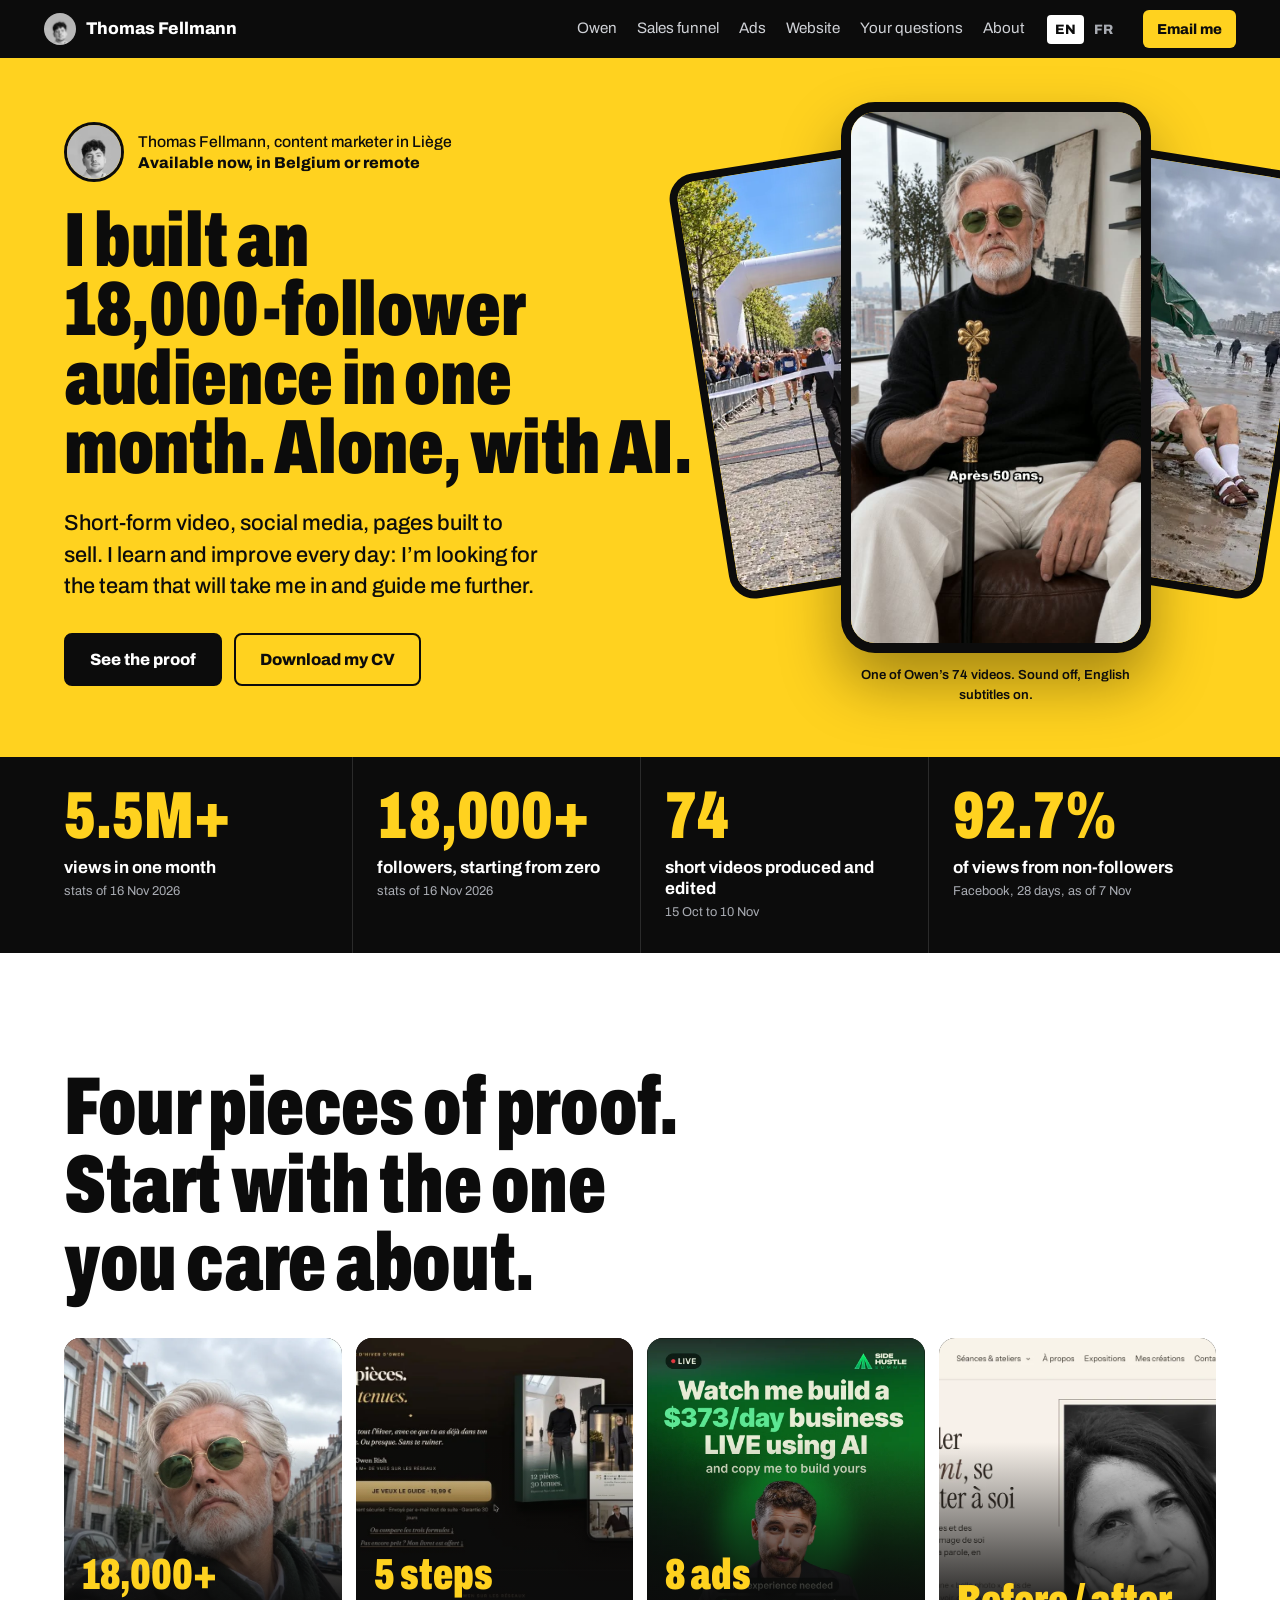
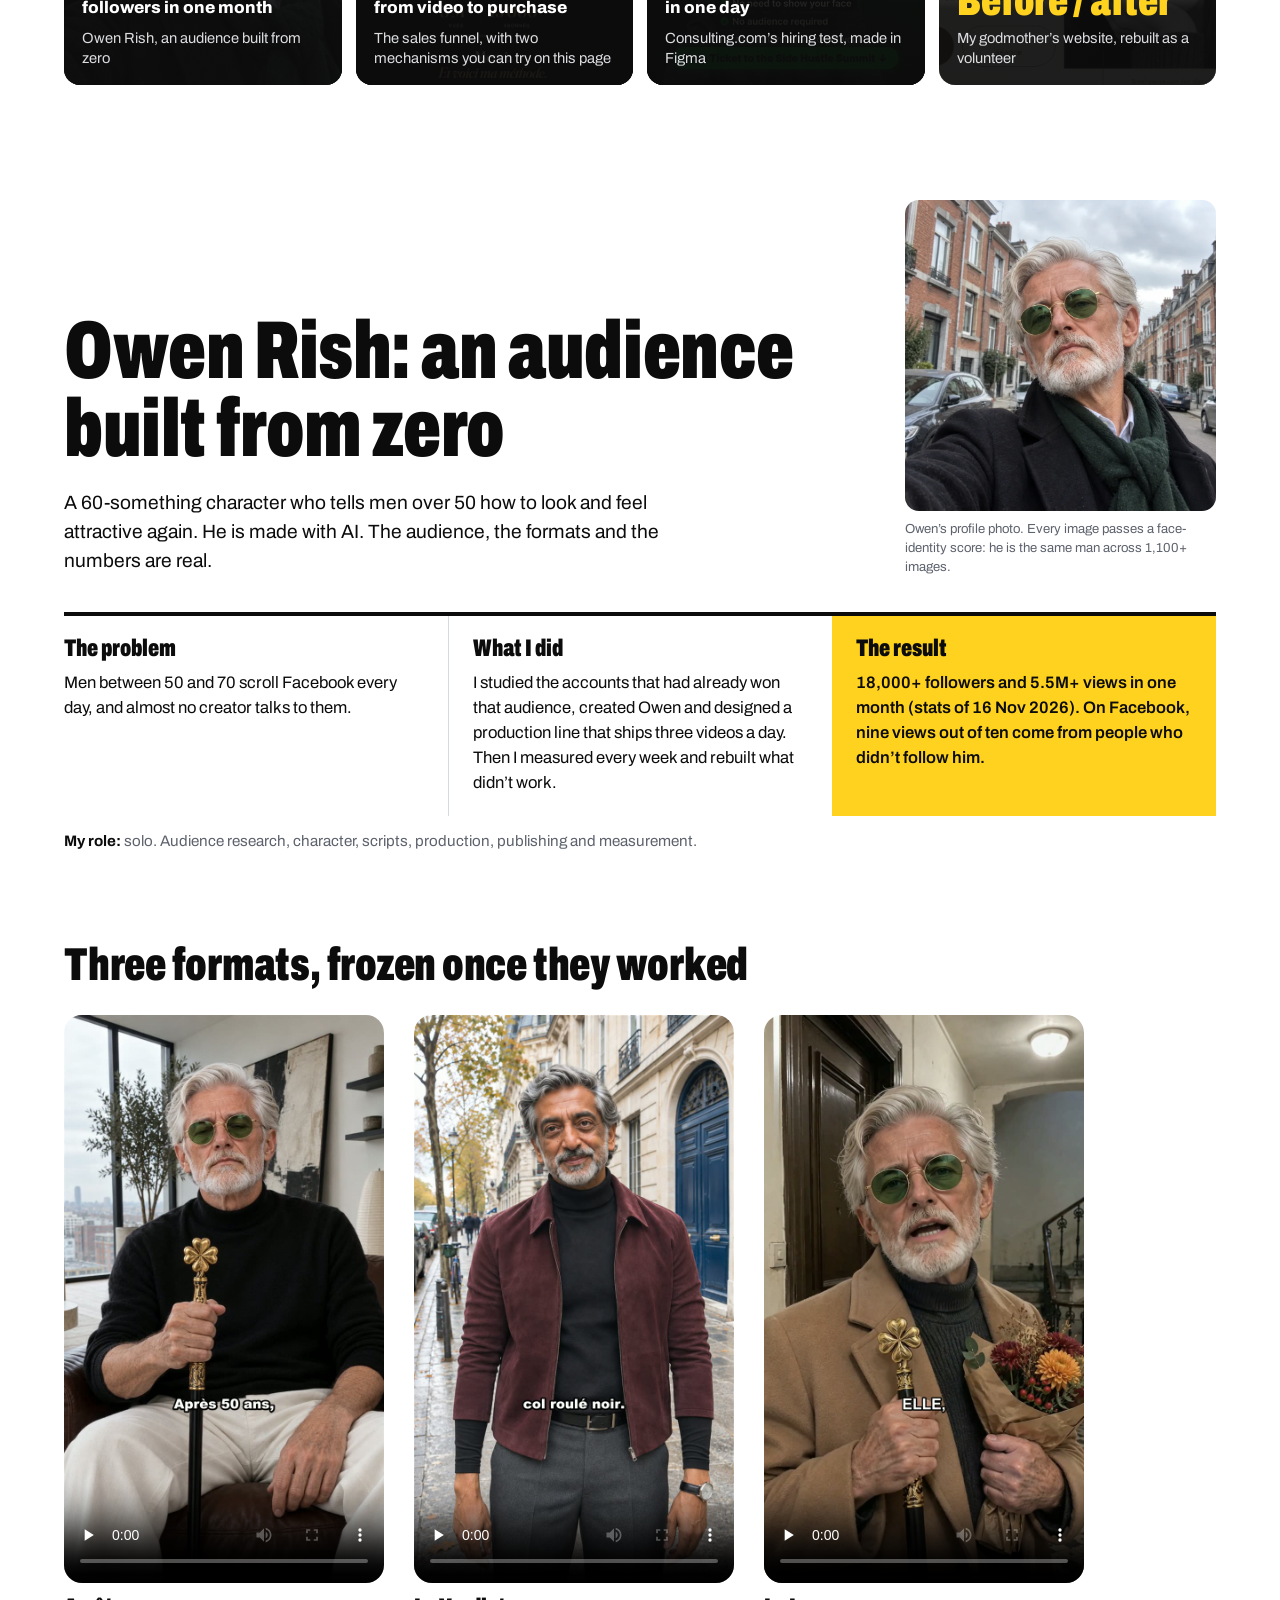
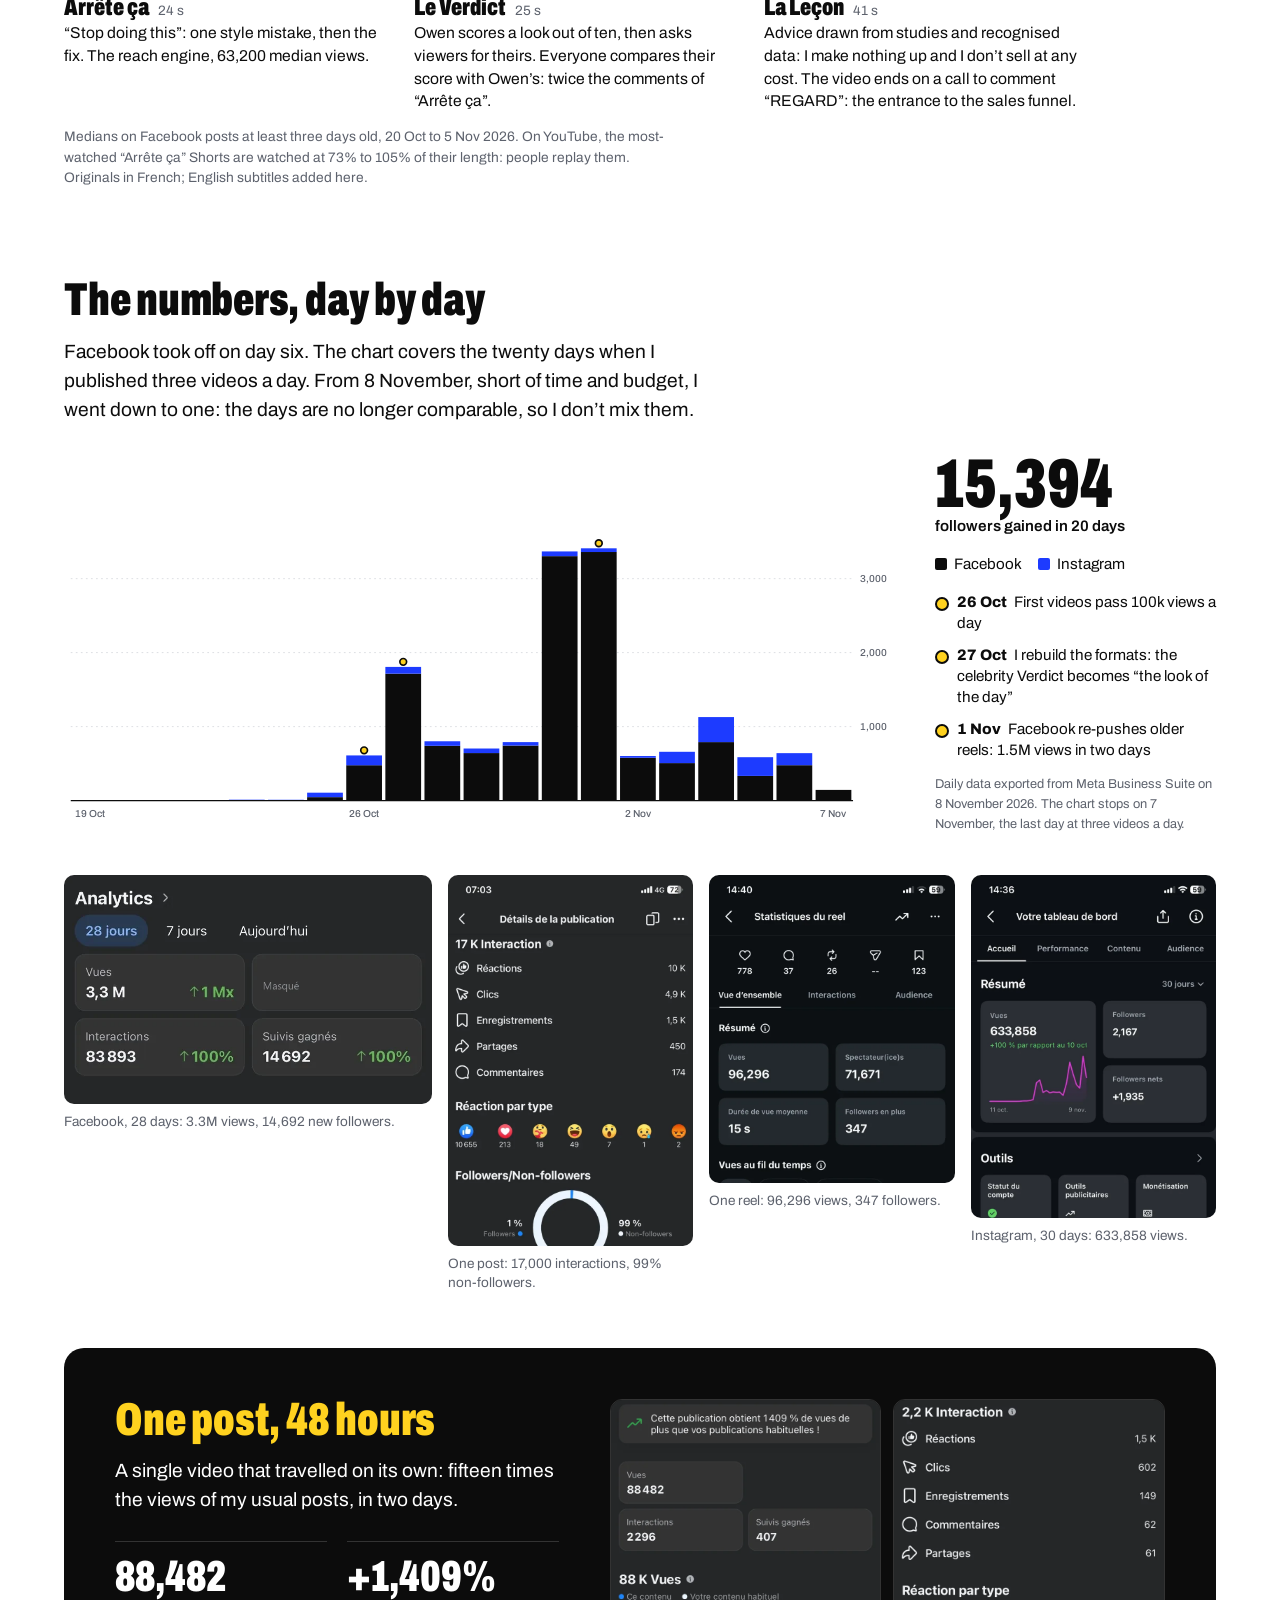
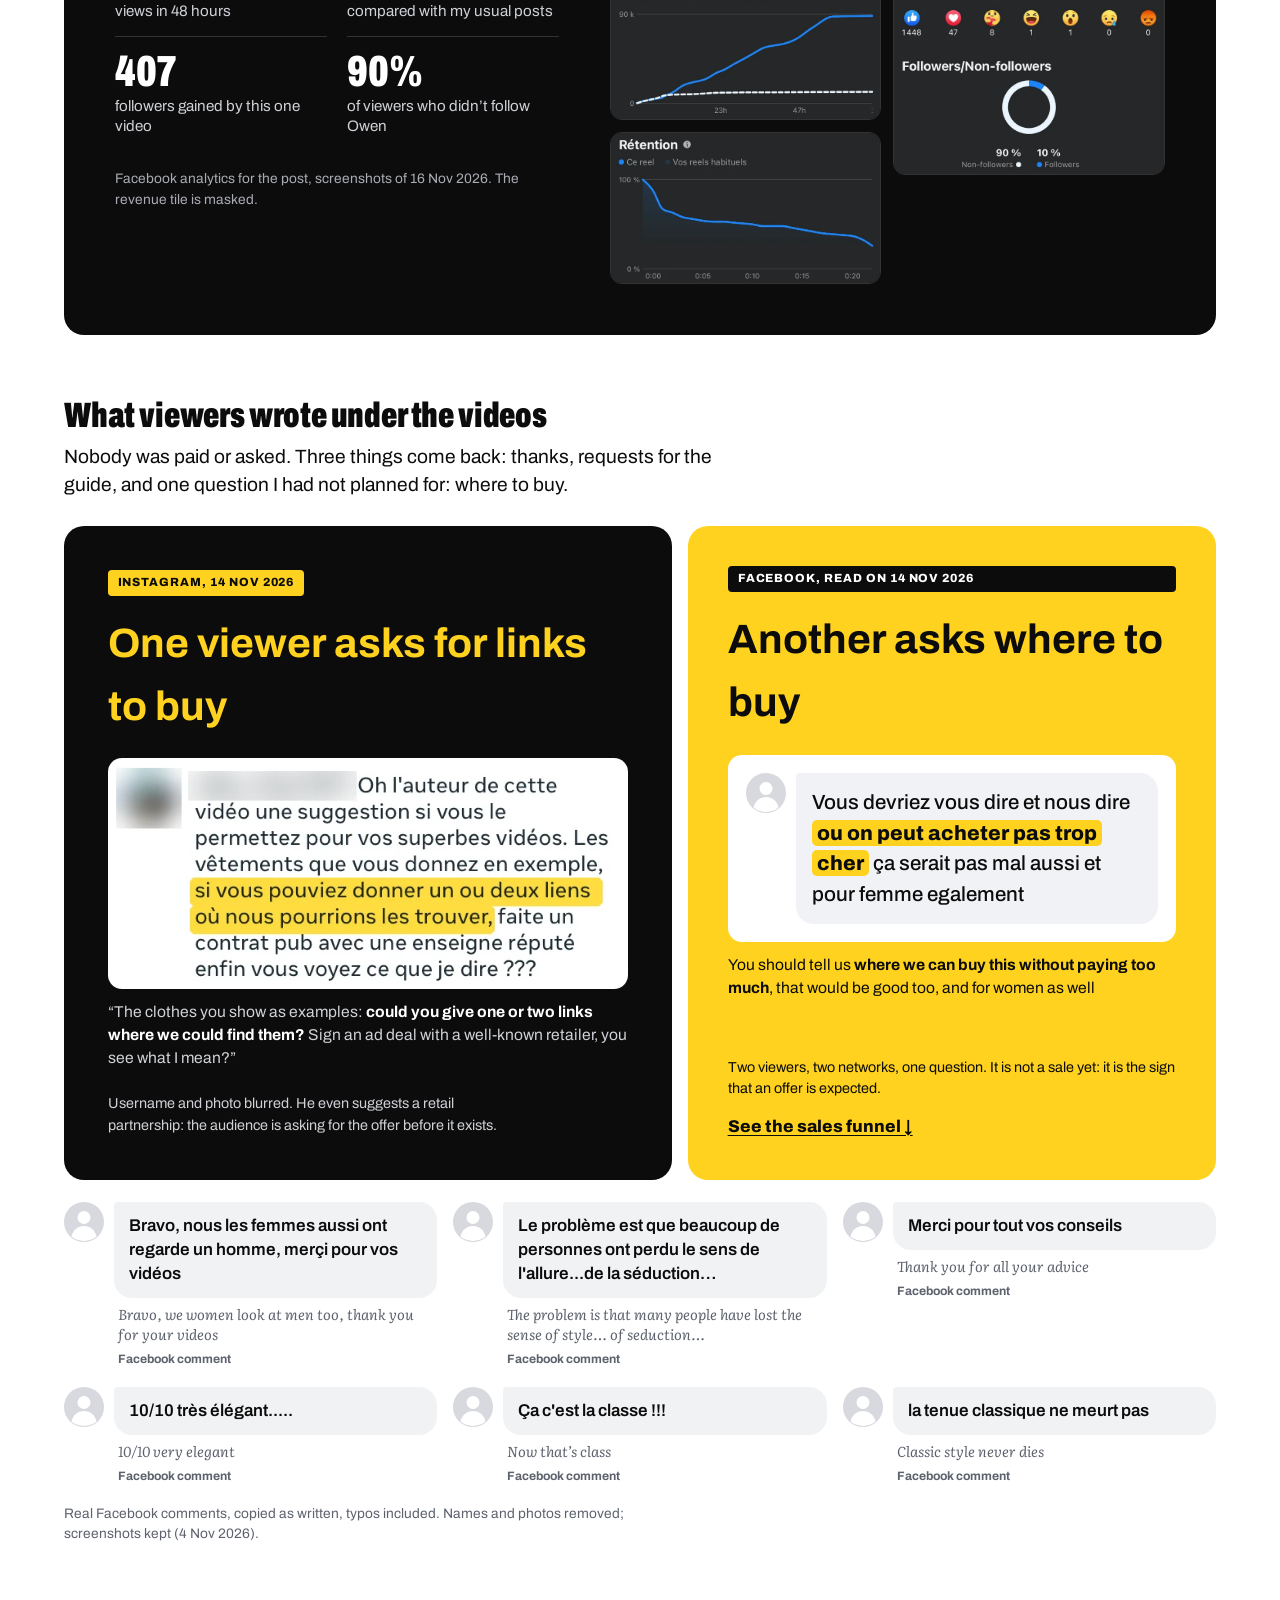
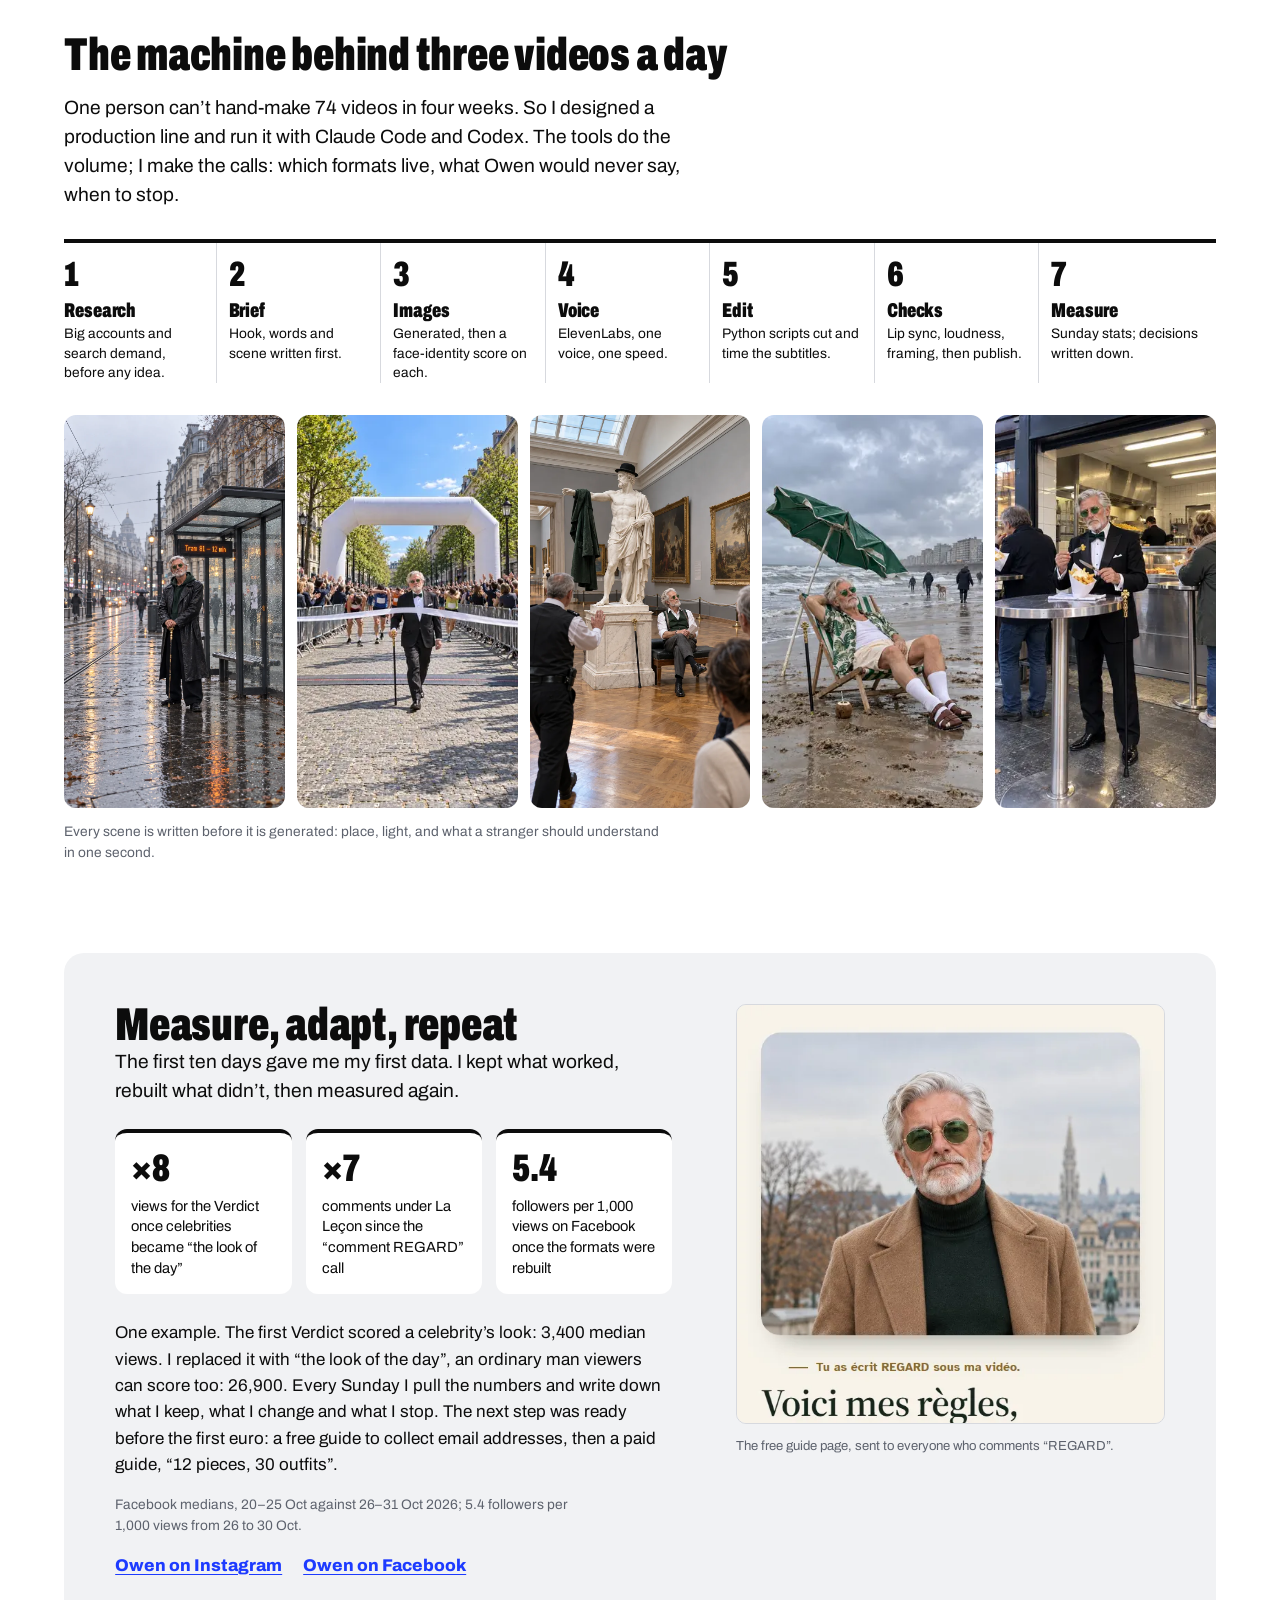
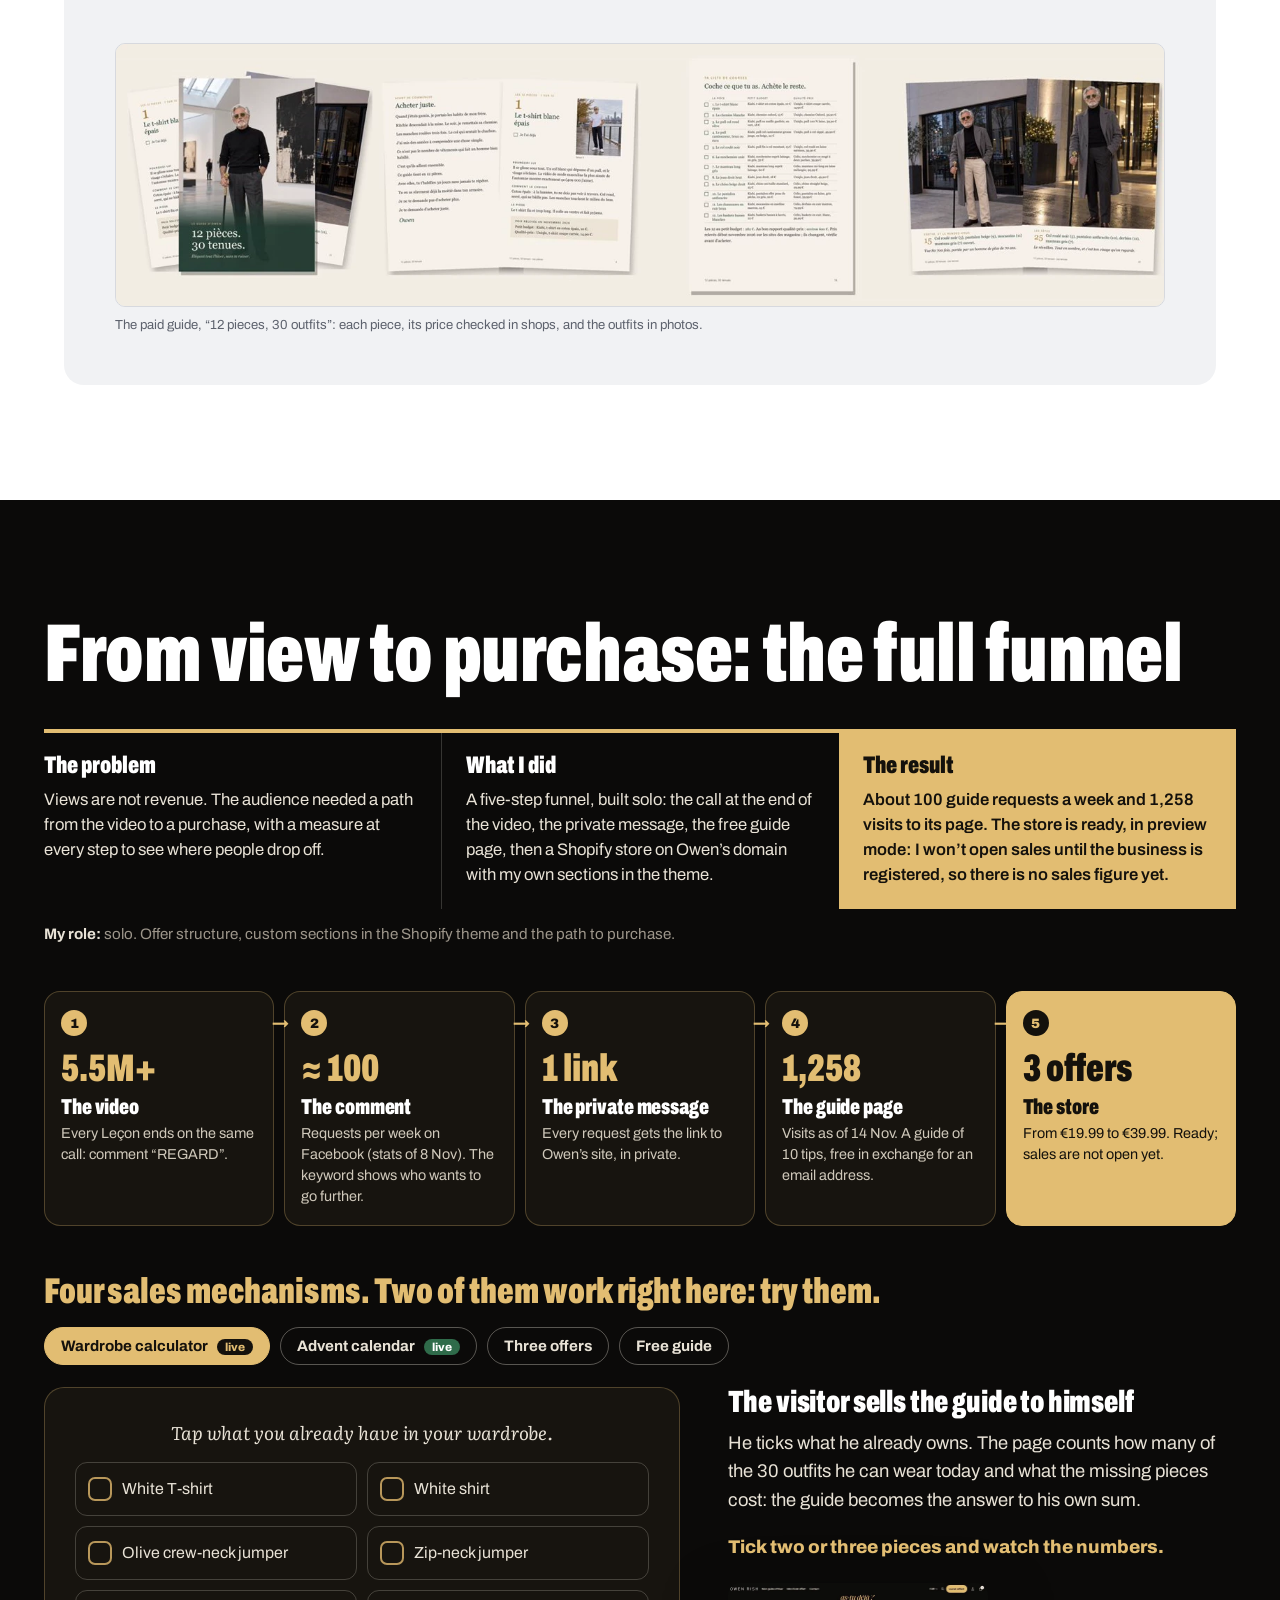
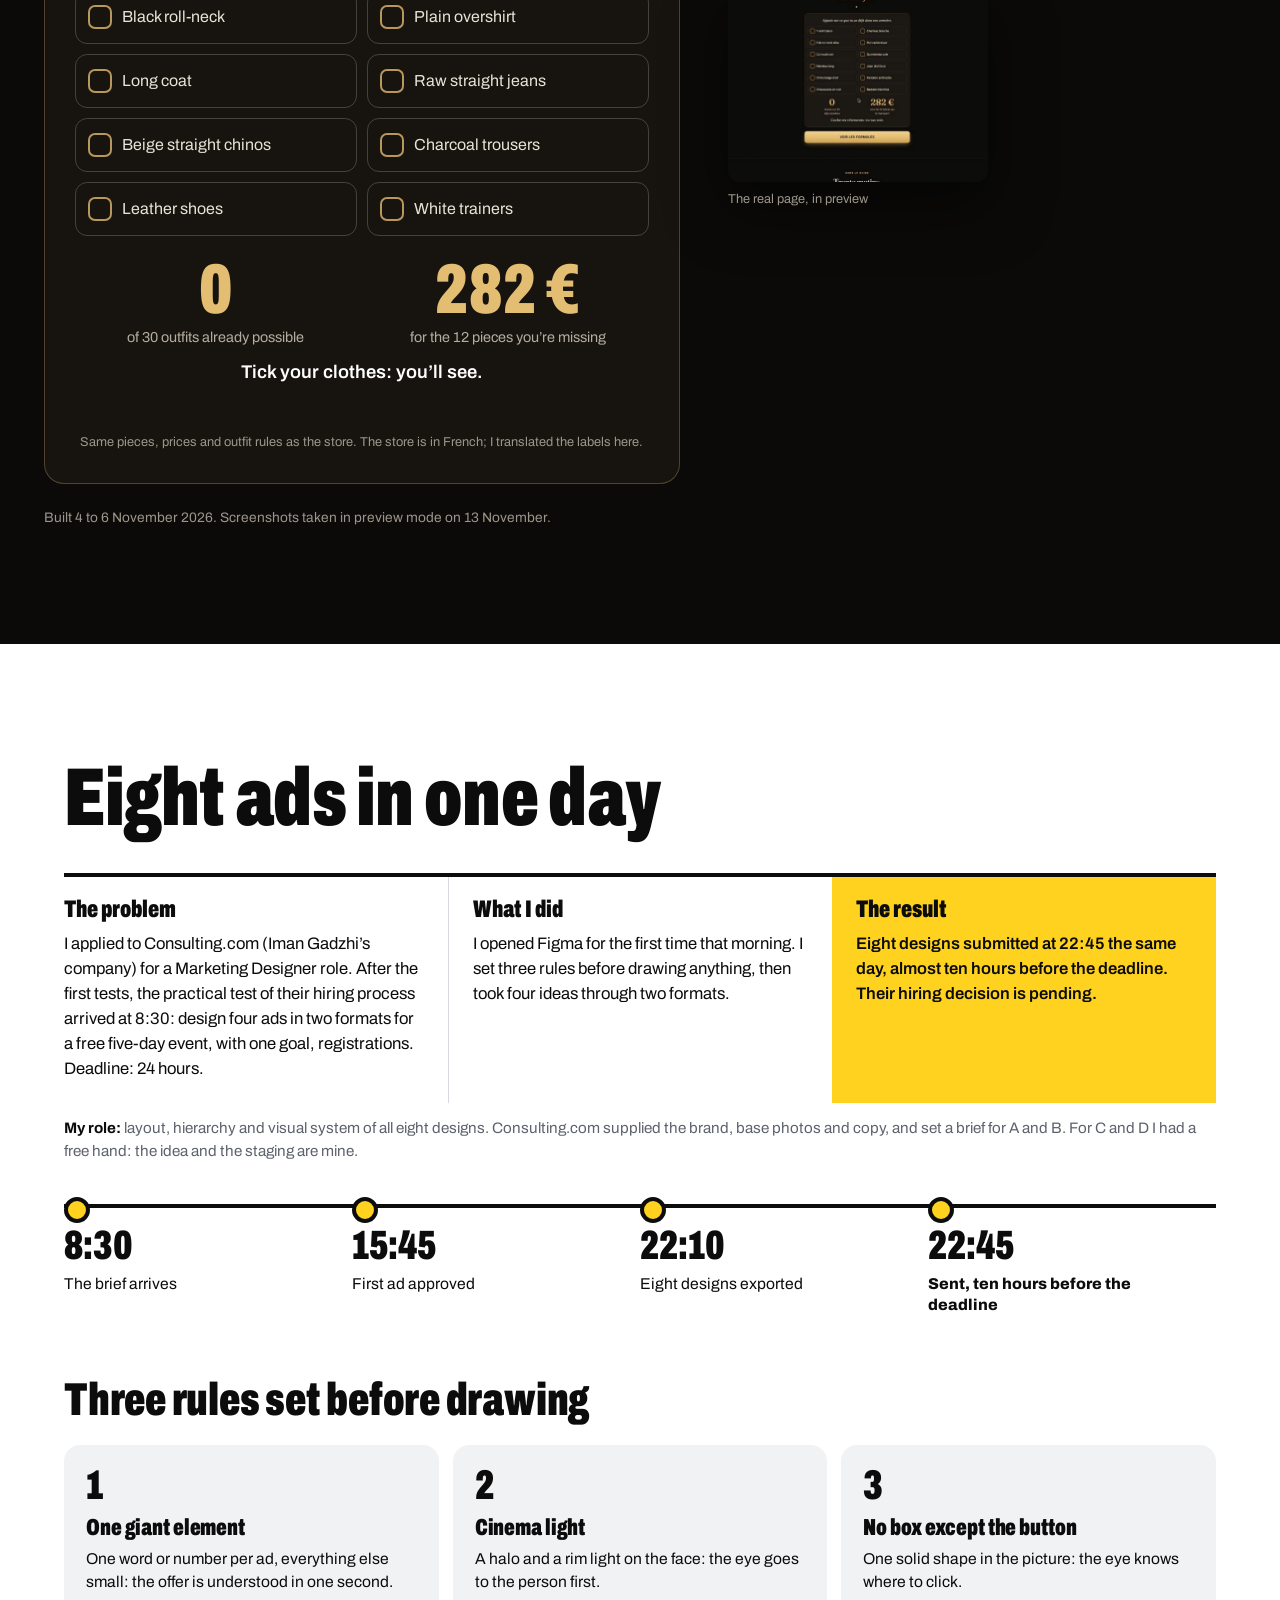
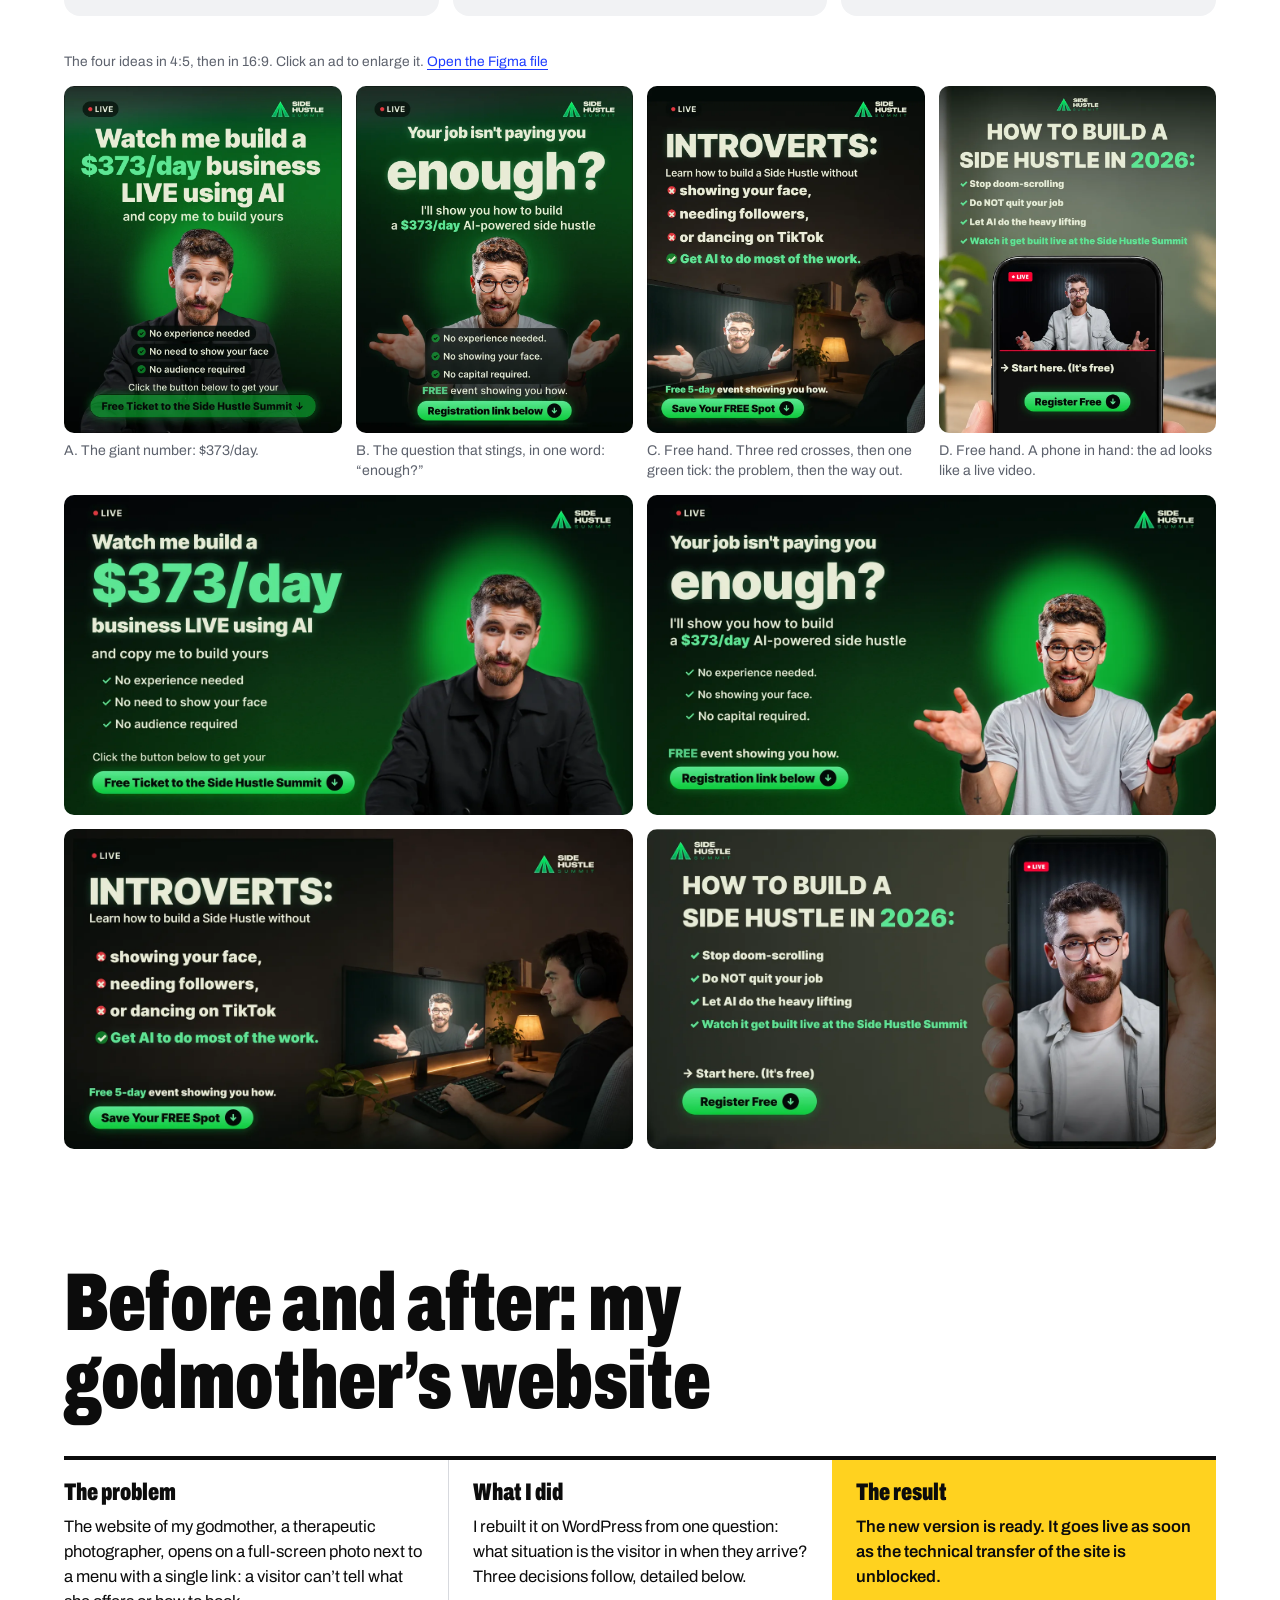
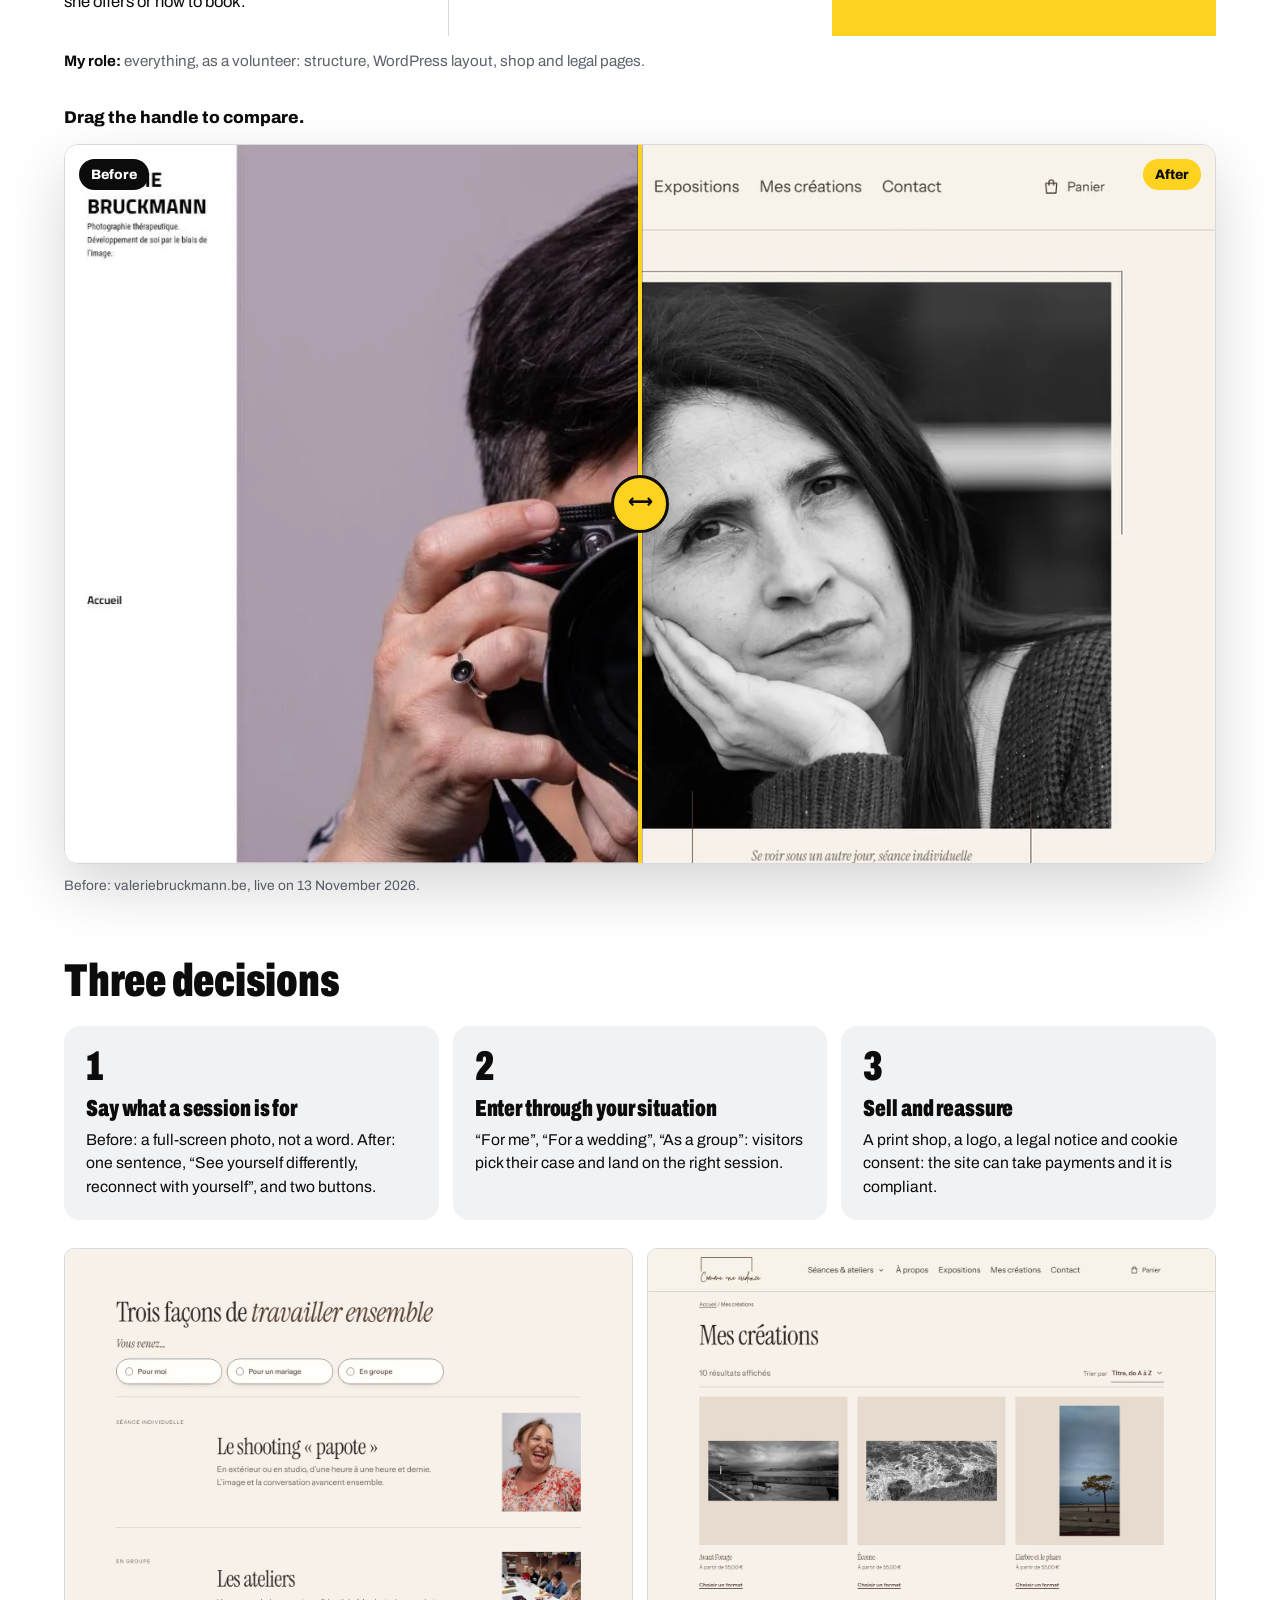
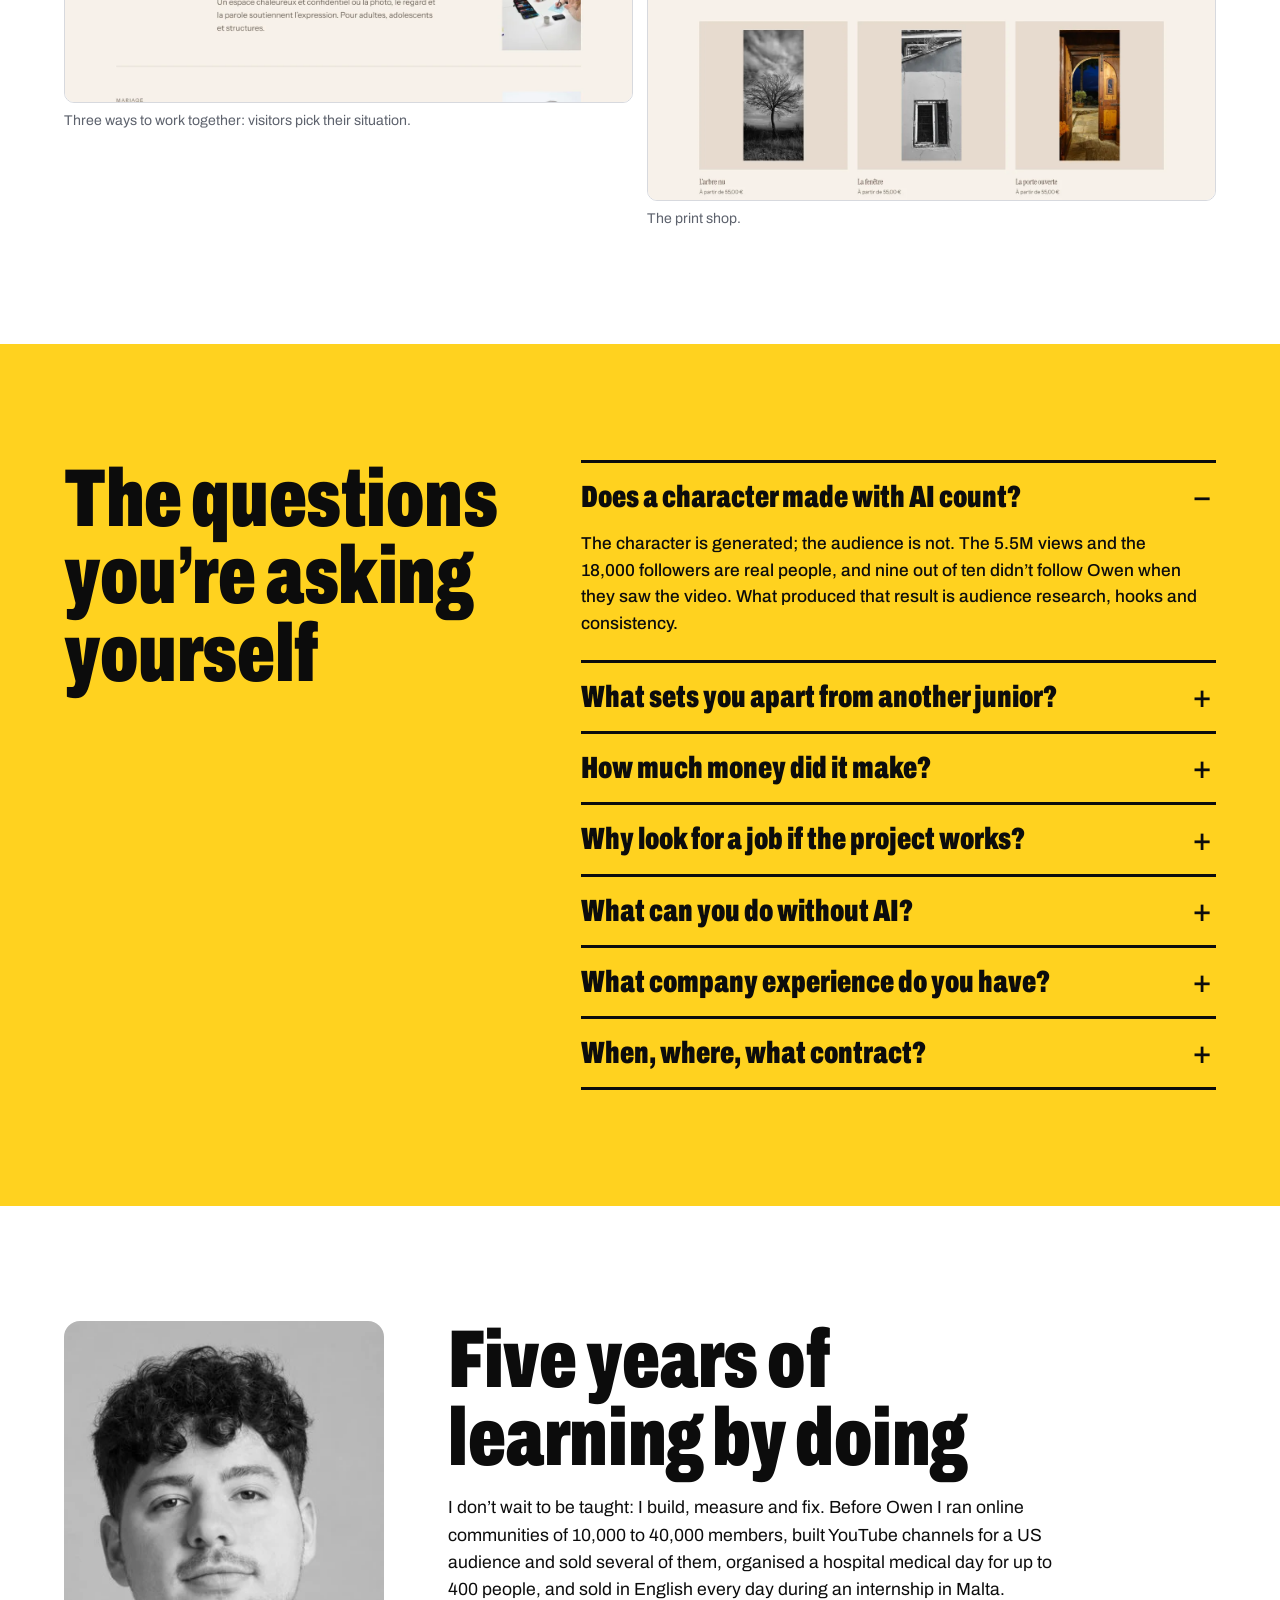
==== commit f27abe4a: "V12 : part de Thomas dans l'épreuve Consulting.com Co-Authored-By: Claude Opus 5.5 <noreply@anthropi" ====
--- a/index.html
+++ b/index.html
@@ -19,7 +19,7 @@
 <link rel="preconnect" href="https://fonts.googleapis.com">
 <link rel="preconnect" href="https://fonts.gstatic.com" crossorigin>
 <link href="https://fonts.googleapis.com/css2?family=Archivo:wdth,wght@62..125,100..900&family=Literata:ital,opsz,wght@1,7..72,400&display=swap" rel="stylesheet">
-<link rel="stylesheet" href="style.css?v=10">
+<link rel="stylesheet" href="style.css?v=12">
 </head>
 <body>
 <a class="skip" href="#work">Skip to the projects</a>
@@ -126,12 +126,12 @@
 
 <section id="ads" class="proj ads" aria-labelledby="ads-title">
   <h2 id="ads-title">Eight ads in one day</h2>
-  <dl class="fiche"><div><dt>The problem</dt><dd>I applied to Consulting.com (Iman Gadzhi’s company) for a Marketing Designer role. After the first tests, the practical test of their hiring process arrived at 8:30: design four ads in two formats for a free five-day event, with one goal, registrations. Deadline: 24 hours.</dd></div><div><dt>What I did</dt><dd>I opened Figma for the first time that morning. I set three rules before drawing anything, then took four ideas through two formats.</dd></div><div class="res"><dt>The result</dt><dd>Eight designs submitted at 22:45 the same day, almost ten hours before the deadline. Their hiring decision is pending.</dd></div></dl><p class="role"><b>My role:</b> layout, hierarchy and visual system. Brand, copy and photos supplied by Consulting.com.</p>
+  <dl class="fiche"><div><dt>The problem</dt><dd>I applied to Consulting.com (Iman Gadzhi’s company) for a Marketing Designer role. After the first tests, the practical test of their hiring process arrived at 8:30: design four ads in two formats for a free five-day event, with one goal, registrations. Deadline: 24 hours.</dd></div><div><dt>What I did</dt><dd>I opened Figma for the first time that morning. I set three rules before drawing anything, then took four ideas through two formats.</dd></div><div class="res"><dt>The result</dt><dd>Eight designs submitted at 22:45 the same day, almost ten hours before the deadline. Their hiring decision is pending.</dd></div></dl><p class="role"><b>My role:</b> layout, hierarchy and visual system of all eight designs. Consulting.com supplied the brand, base photos and copy, and set a brief for A and B. For C and D I had a free hand: the idea and the staging are mine.</p>
   <ol class="timeline" aria-label="How 12 November 2026 went"><li><b>8:30</b>The brief arrives</li><li><b>15:45</b>First ad approved</li><li><b>22:10</b>Eight designs exported</li><li><b>22:45</b>Sent, ten hours before the deadline</li></ol>
   <h3 class="sub-h">Three rules set before drawing</h3>
   <ol class="rules"><li><h4>One giant element</h4><p>One word or number per ad, everything else small: the offer is understood in one second.</p></li><li><h4>Cinema light</h4><p>A halo and a rim light on the face: the eye goes to the person first.</p></li><li><h4>No box except the button</h4><p>One solid shape in the picture: the eye knows where to click.</p></li></ol>
   <p class="note">The four ideas in 4:5, then in 16:9. Click an ad to enlarge it. <a href="https://www.figma.com/design/a22w3sL73ZlwCRGyvJr5sN/Thomas-Fellmann---SHS-Skill-Test">Open the Figma file</a></p>
-  <div class="ads-grid"><figure><img src="assets/shs-a-4x5.webp" width="900" height="1125" alt="Ad A, 4:5: Watch me build a $373/day business live using AI" loading="lazy"><figcaption>A. The giant number: $373/day.</figcaption></figure><figure><img src="assets/shs-b-4x5.webp" width="900" height="1125" alt="Ad B, 4:5: Your job isn’t paying you enough?" loading="lazy"><figcaption>B. The question that stings, in one word: “enough?”</figcaption></figure><figure><img src="assets/shs-c-4x5.webp" width="900" height="1125" alt="Ad C, 4:5: Introverts, build a side hustle without showing your face" loading="lazy"><figcaption>C. Three red crosses, then one green tick: the problem, then the way out.</figcaption></figure><figure><img src="assets/shs-d-4x5.webp" width="900" height="1125" alt="Ad D, 4:5: How to build a side hustle in 2026" loading="lazy"><figcaption>D. A phone in hand: the ad looks like a live video.</figcaption></figure></div>
+  <div class="ads-grid"><figure><img src="assets/shs-a-4x5.webp" width="900" height="1125" alt="Ad A, 4:5: Watch me build a $373/day business live using AI" loading="lazy"><figcaption>A. The giant number: $373/day.</figcaption></figure><figure><img src="assets/shs-b-4x5.webp" width="900" height="1125" alt="Ad B, 4:5: Your job isn’t paying you enough?" loading="lazy"><figcaption>B. The question that stings, in one word: “enough?”</figcaption></figure><figure><img src="assets/shs-c-4x5.webp" width="900" height="1125" alt="Ad C, 4:5: Introverts, build a side hustle without showing your face" loading="lazy"><figcaption>C. Free hand. Three red crosses, then one green tick: the problem, then the way out.</figcaption></figure><figure><img src="assets/shs-d-4x5.webp" width="900" height="1125" alt="Ad D, 4:5: How to build a side hustle in 2026" loading="lazy"><figcaption>D. Free hand. A phone in hand: the ad looks like a live video.</figcaption></figure></div>
   <div class="ads-wide"><img src="assets/shs-a-16x9.webp" width="1400" height="788" alt="Ad A in 16:9" loading="lazy"><img src="assets/shs-b-16x9.webp" width="1400" height="788" alt="Ad B in 16:9" loading="lazy"><img src="assets/shs-c-16x9.webp" width="1400" height="788" alt="Ad C in 16:9" loading="lazy"><img src="assets/shs-d-16x9.webp" width="1400" height="788" alt="Ad D in 16:9" loading="lazy"></div>
 </section>
 
@@ -156,7 +156,7 @@
 
 <section id="faq" class="faq" aria-labelledby="faq-title">
   <h2 id="faq-title">The questions you’re asking yourself</h2>
-  <div class="faq-list"><details open><summary>Does a character made with AI count?</summary><p>The character is generated; the audience is not. The 5.5M views and the 18,000 followers are real people, and nine out of ten didn’t follow Owen when they saw the video. What produced that result is audience research, hooks and consistency.</p></details><details><summary>What sets you apart from another junior?</summary><p>I’m not showing school exercises: I’m showing a real audience, measured day by day. I held several jobs at once, alone: audience research, scripts, production, sales funnel, store. And when a format doesn’t work, I rebuild it: the Verdict got eight times the views afterwards.</p></details><details><summary>How much money did it make?</summary><p>None so far, and that is a choice: the store is ready, but I won’t open sales until the business is registered. What I can show is demand: about a hundred guide requests a week, 1,258 visits to its page, and viewers asking, unprompted, where to buy.</p></details><details><summary>Why look for a job if the project works?</summary><p>Because I have learned alone what can be learned alone. Owen proves I can find an audience and make it react. To learn how to turn that into revenue at the scale of a brand, I need people who have already done it and who tell me where I’m wrong.</p></details><details><summary>What can you do without AI?</summary><p>AI does the volume, not the choices. Deciding who to talk to, which hook to keep and what to stop is my job. Before Owen I organised a medical day for 400 people, sold in English every day in Malta and ran communities of 10,000 to 40,000 members.</p></details><details><summary>What company experience do you have?</summary><p>Three years at CHR Citadelle hospital (internship, volunteering, then student job), a marketing internship at Télévie, a sales internship at Celio in Malta, and freelance work from 2021 to 2025, for 150+ clients. I haven’t held a full-time marketing job yet: that is what I’m looking for.</p></details><details><summary>When, where, what contract?</summary><p>Now. In Liège, elsewhere in Belgium, or remote. Fixed-term, temp or permanent. French native, English B2.</p></details></div>
+  <div class="faq-list"><details open><summary>Does a character made with AI count?</summary><p>The character is generated; the audience is not. The 5.5M views and the 18,000 followers are real people, and nine out of ten didn’t follow Owen when they saw the video. What produced that result is audience research, hooks and consistency.</p></details><details><summary>What sets you apart from another junior?</summary><p>I’m not showing school exercises: I’m showing a real audience, measured day by day. I held several jobs at once, alone: audience research, scripts, production, sales funnel, store. And when a format doesn’t work, I rebuild it: the Verdict got eight times the views afterwards.</p></details><details><summary>How much money did it make?</summary><p>None so far, and that is a choice: the store is ready, but I won’t open sales until the business is registered. What I can show is demand: about a hundred guide requests a week, 1,258 visits to its page, and viewers asking, unprompted, where to buy.</p></details><details><summary>Why look for a job if the project works?</summary><p>Because I have learned alone what can be learned alone. Owen proves I can find an audience and make it react. To learn how to turn that into revenue at the scale of a brand, I need people who have already done it and who tell me where I’m wrong.</p></details><details><summary>What can you do without AI?</summary><p>AI does the volume, not the choices. Deciding who to talk to, which hook to keep and what to stop is my job. Before Owen I organised a medical day for up to 400 people, sold in English every day in Malta and ran communities of 10,000 to 40,000 members.</p></details><details><summary>What company experience do you have?</summary><p>Three years at CHR Citadelle hospital (internship, volunteering, then student job), a marketing internship at Télévie, a sales internship at Celio in Malta, and freelance work from 2021 to 2025, for 150+ clients. I haven’t held a full-time marketing job yet: that is what I’m looking for.</p></details><details><summary>When, where, what contract?</summary><p>Now. In Liège, elsewhere in Belgium, or remote. Fixed-term, temp or permanent. French native, English B2.</p></details></div>
 </section>
 
 <section id="about" class="about" aria-labelledby="about-title">
@@ -186,6 +186,6 @@
 <dialog id="lightbox" aria-label="Image"><button type="button" class="lb-close">Close</button><img alt=""></dialog>
 
 <footer class="foot"><p>Every number on this page carries its date and its source. Updated November 2026.</p></footer>
-<script src="site.js?v=10" defer></script>
+<script src="site.js?v=12" defer></script>
 </body>
 </html>
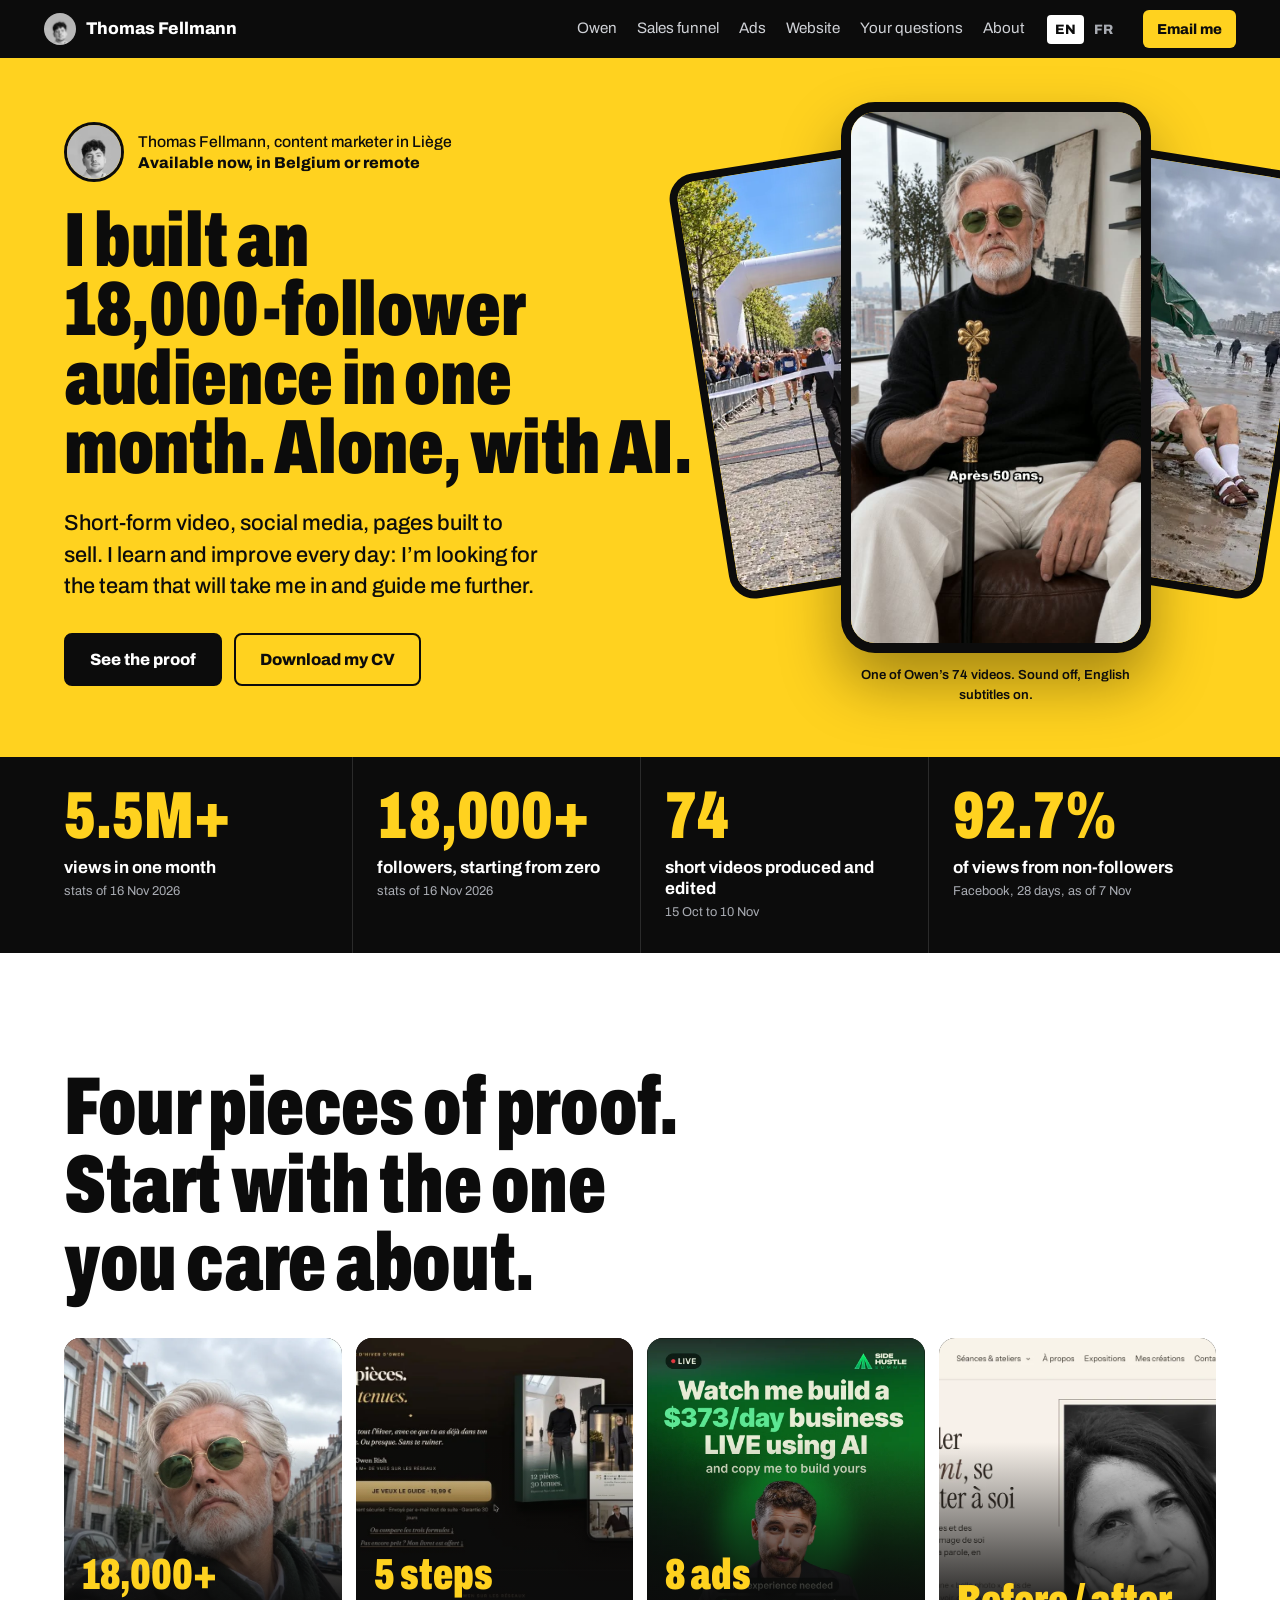
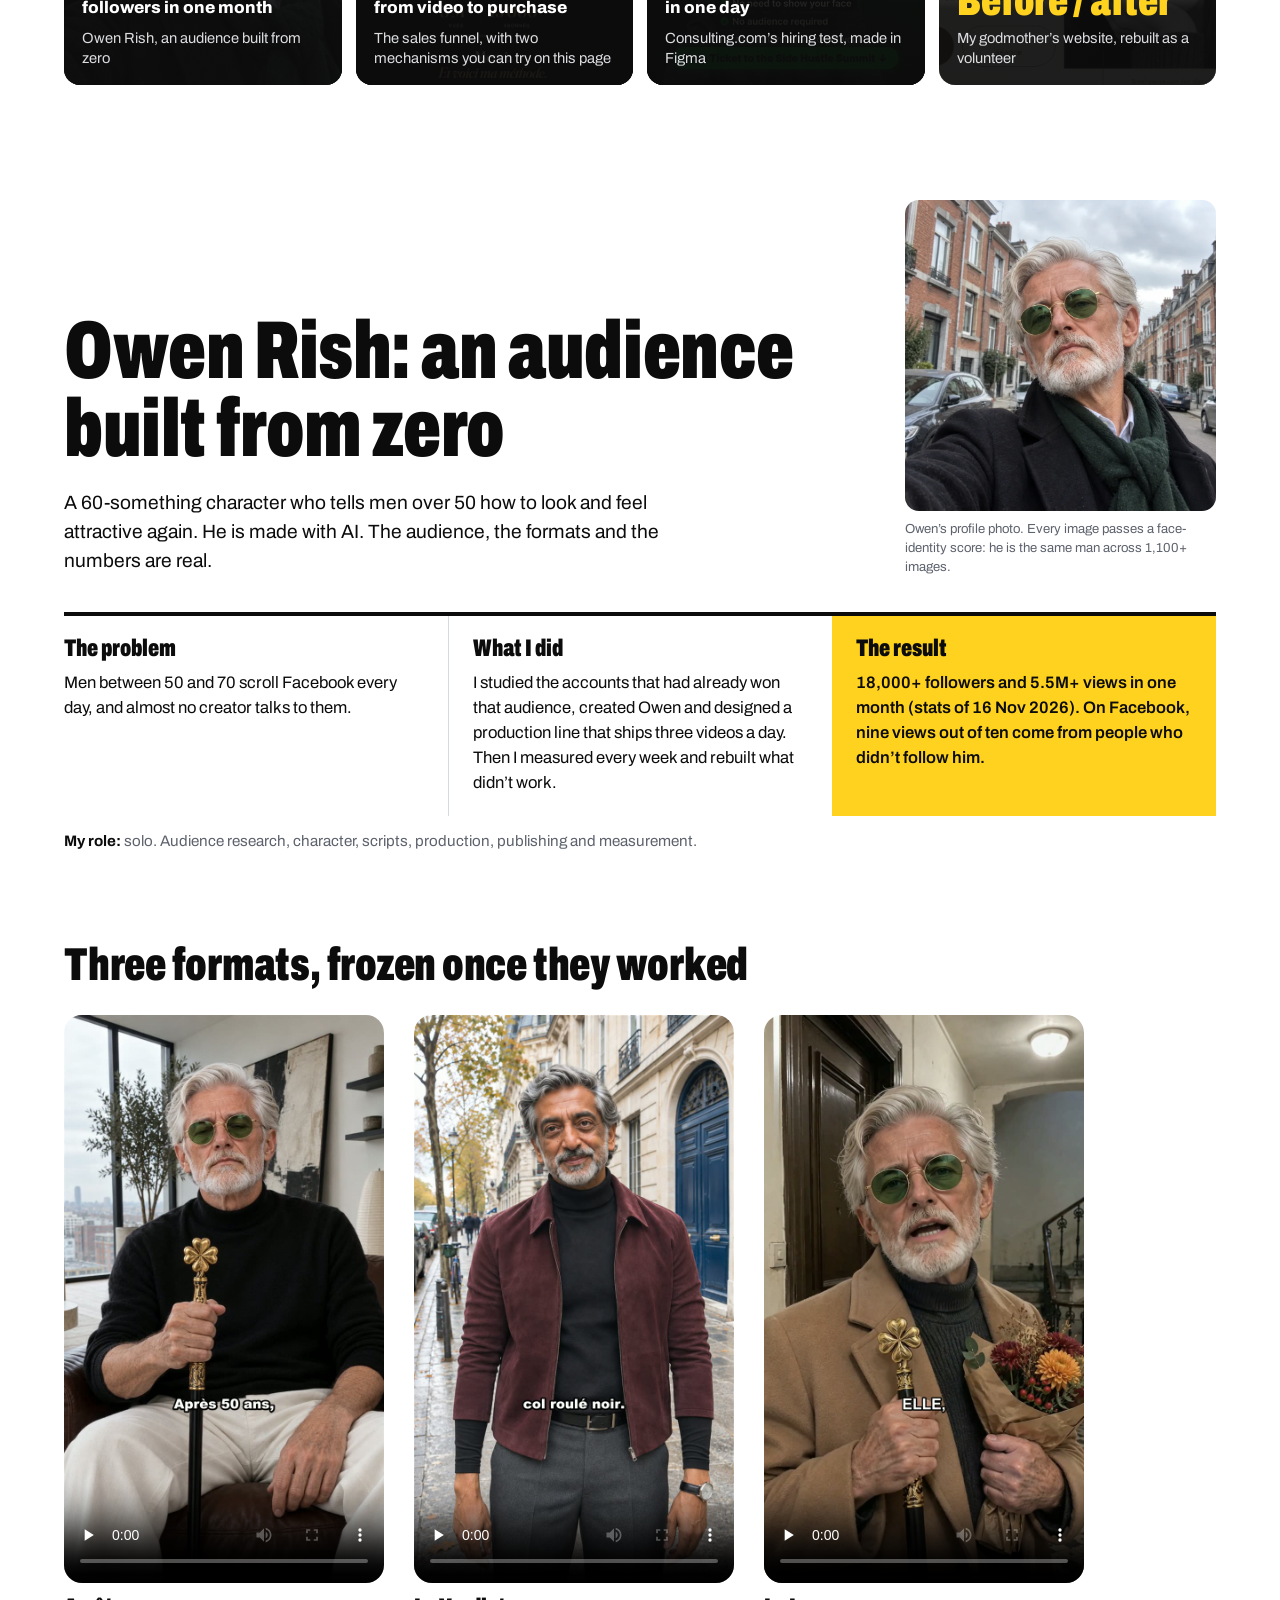
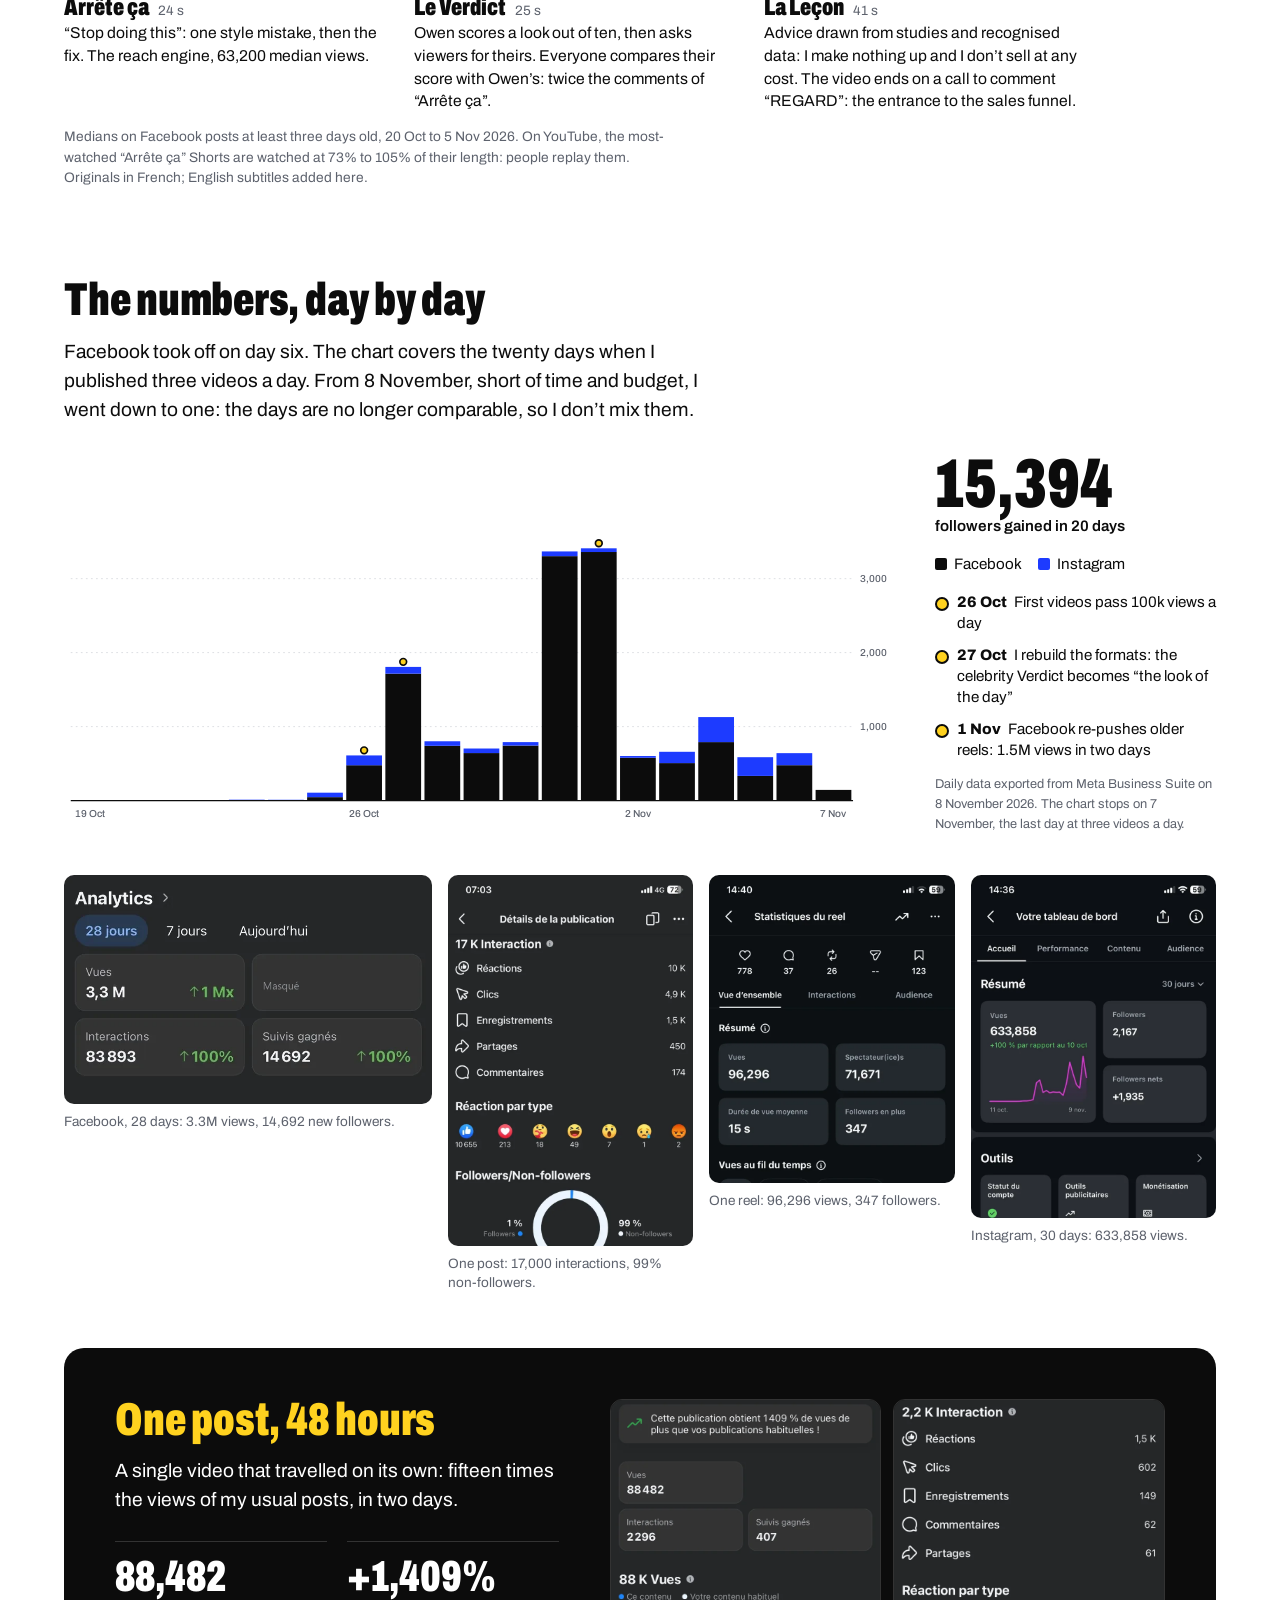
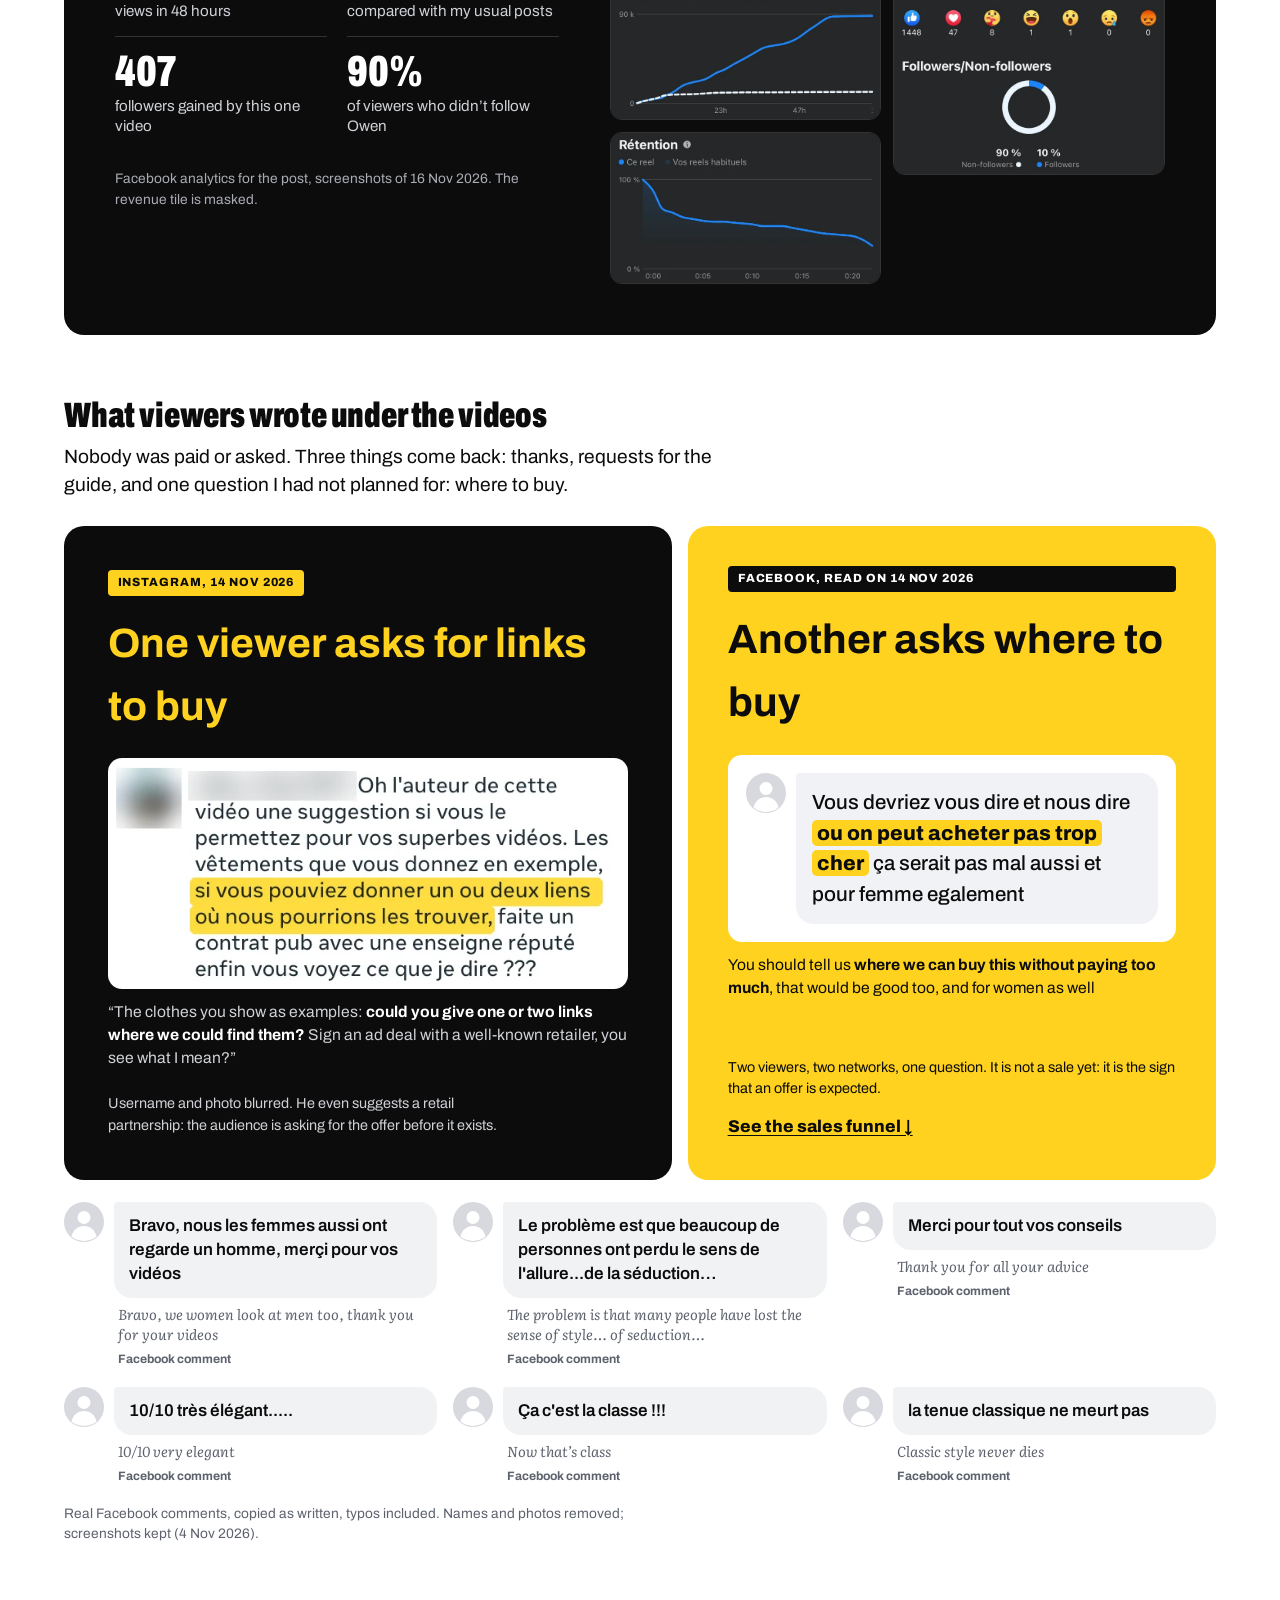
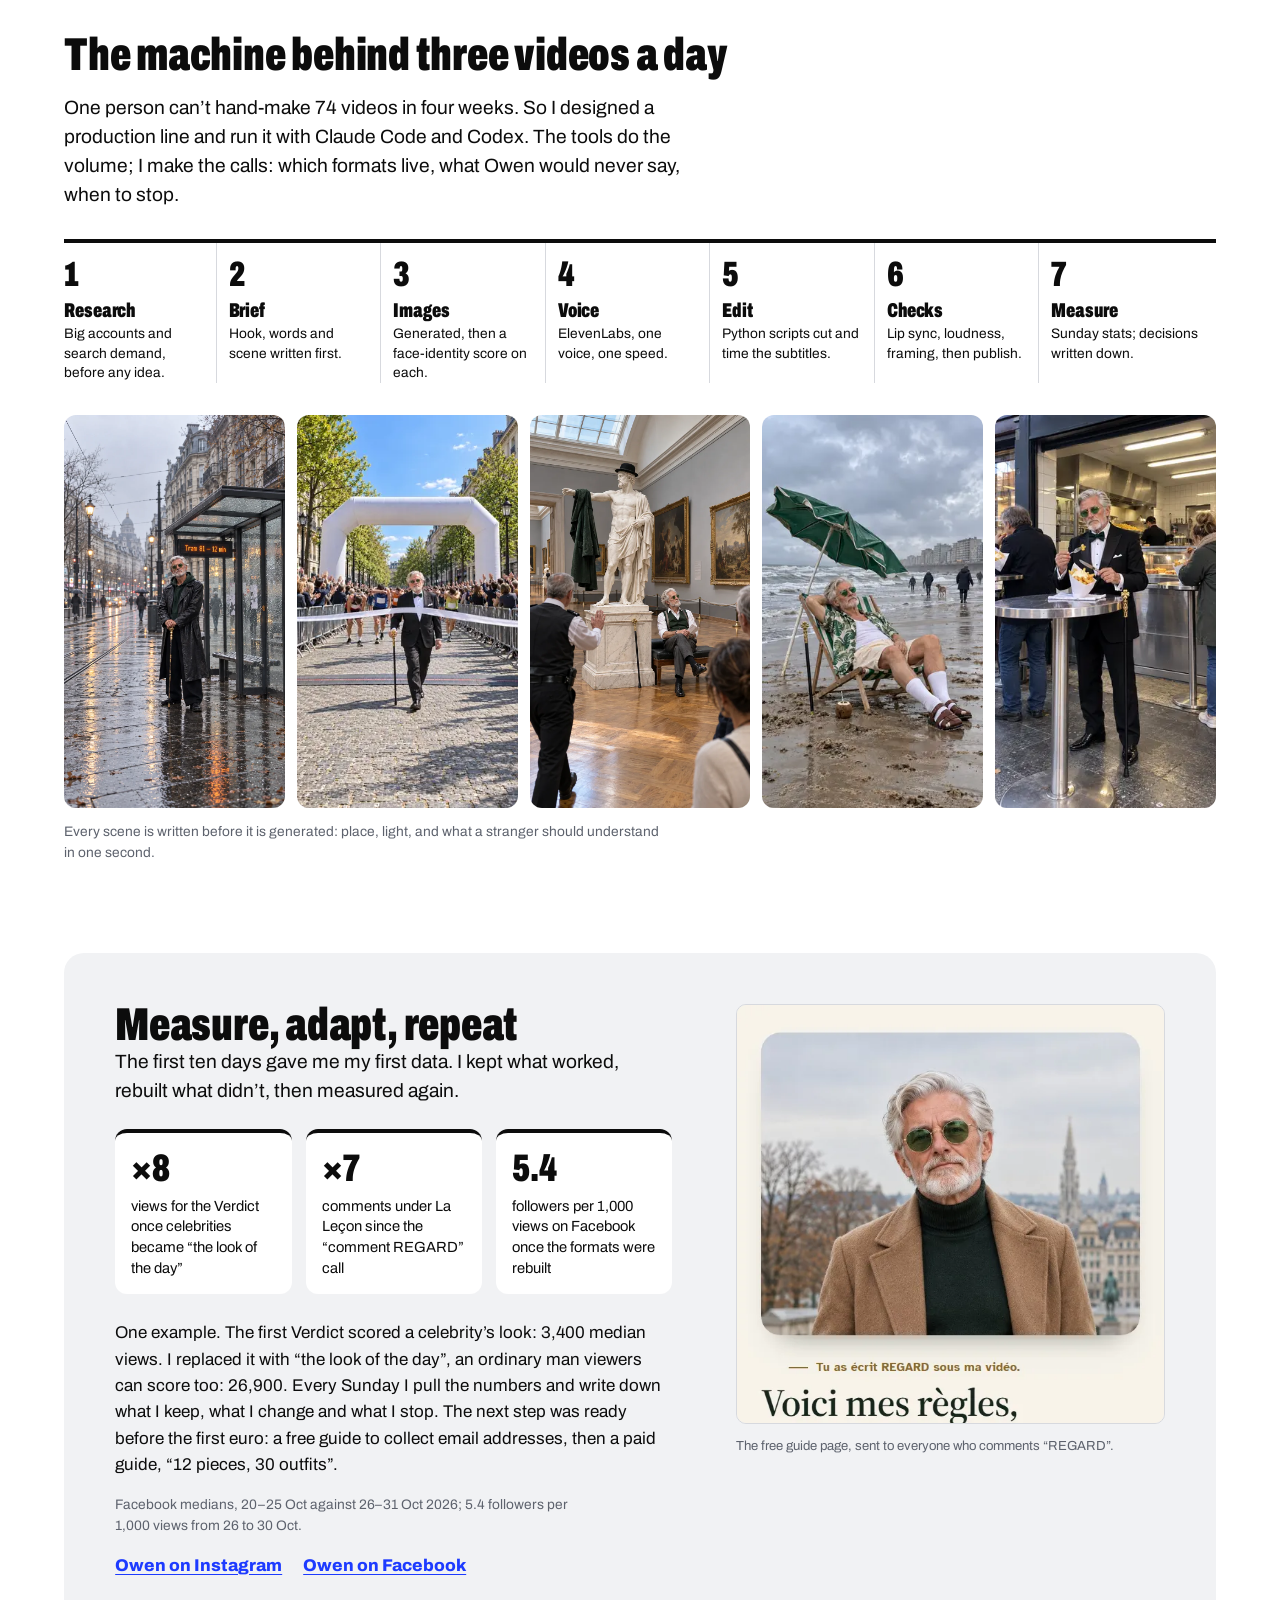
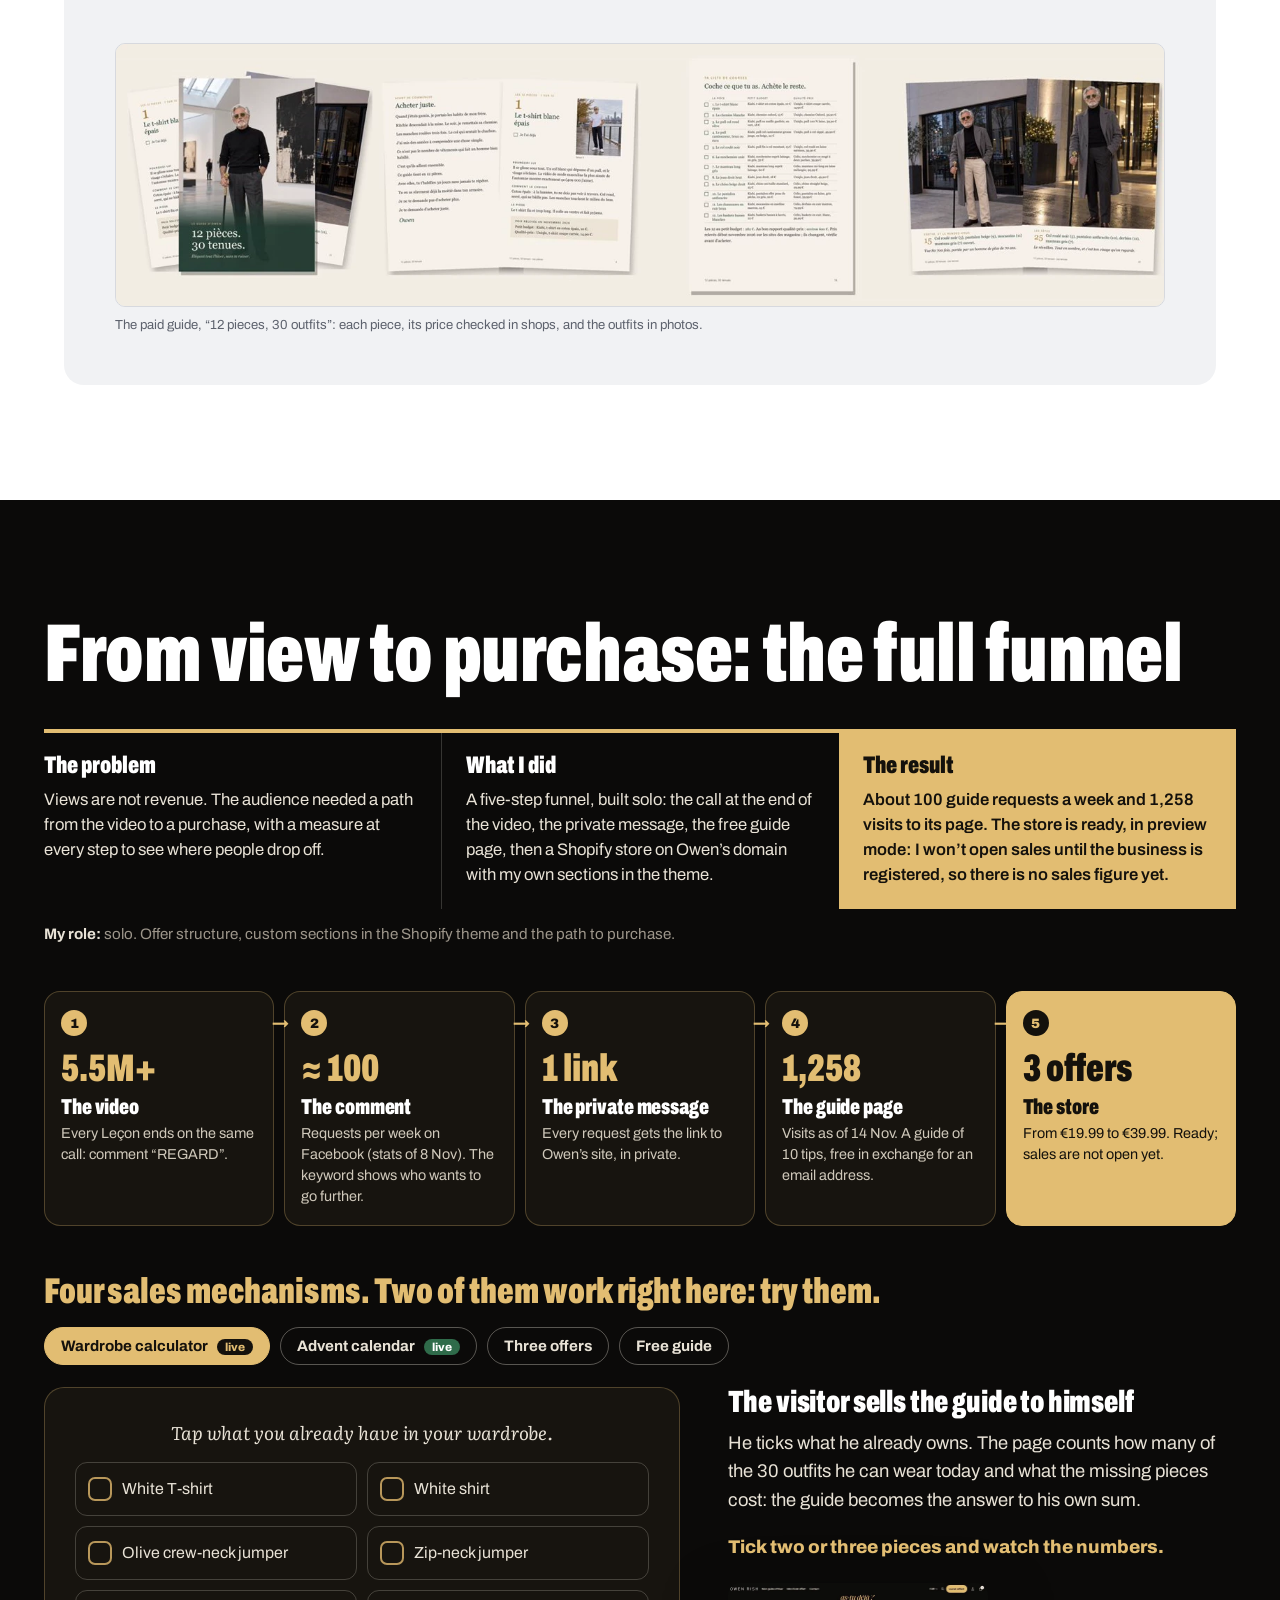
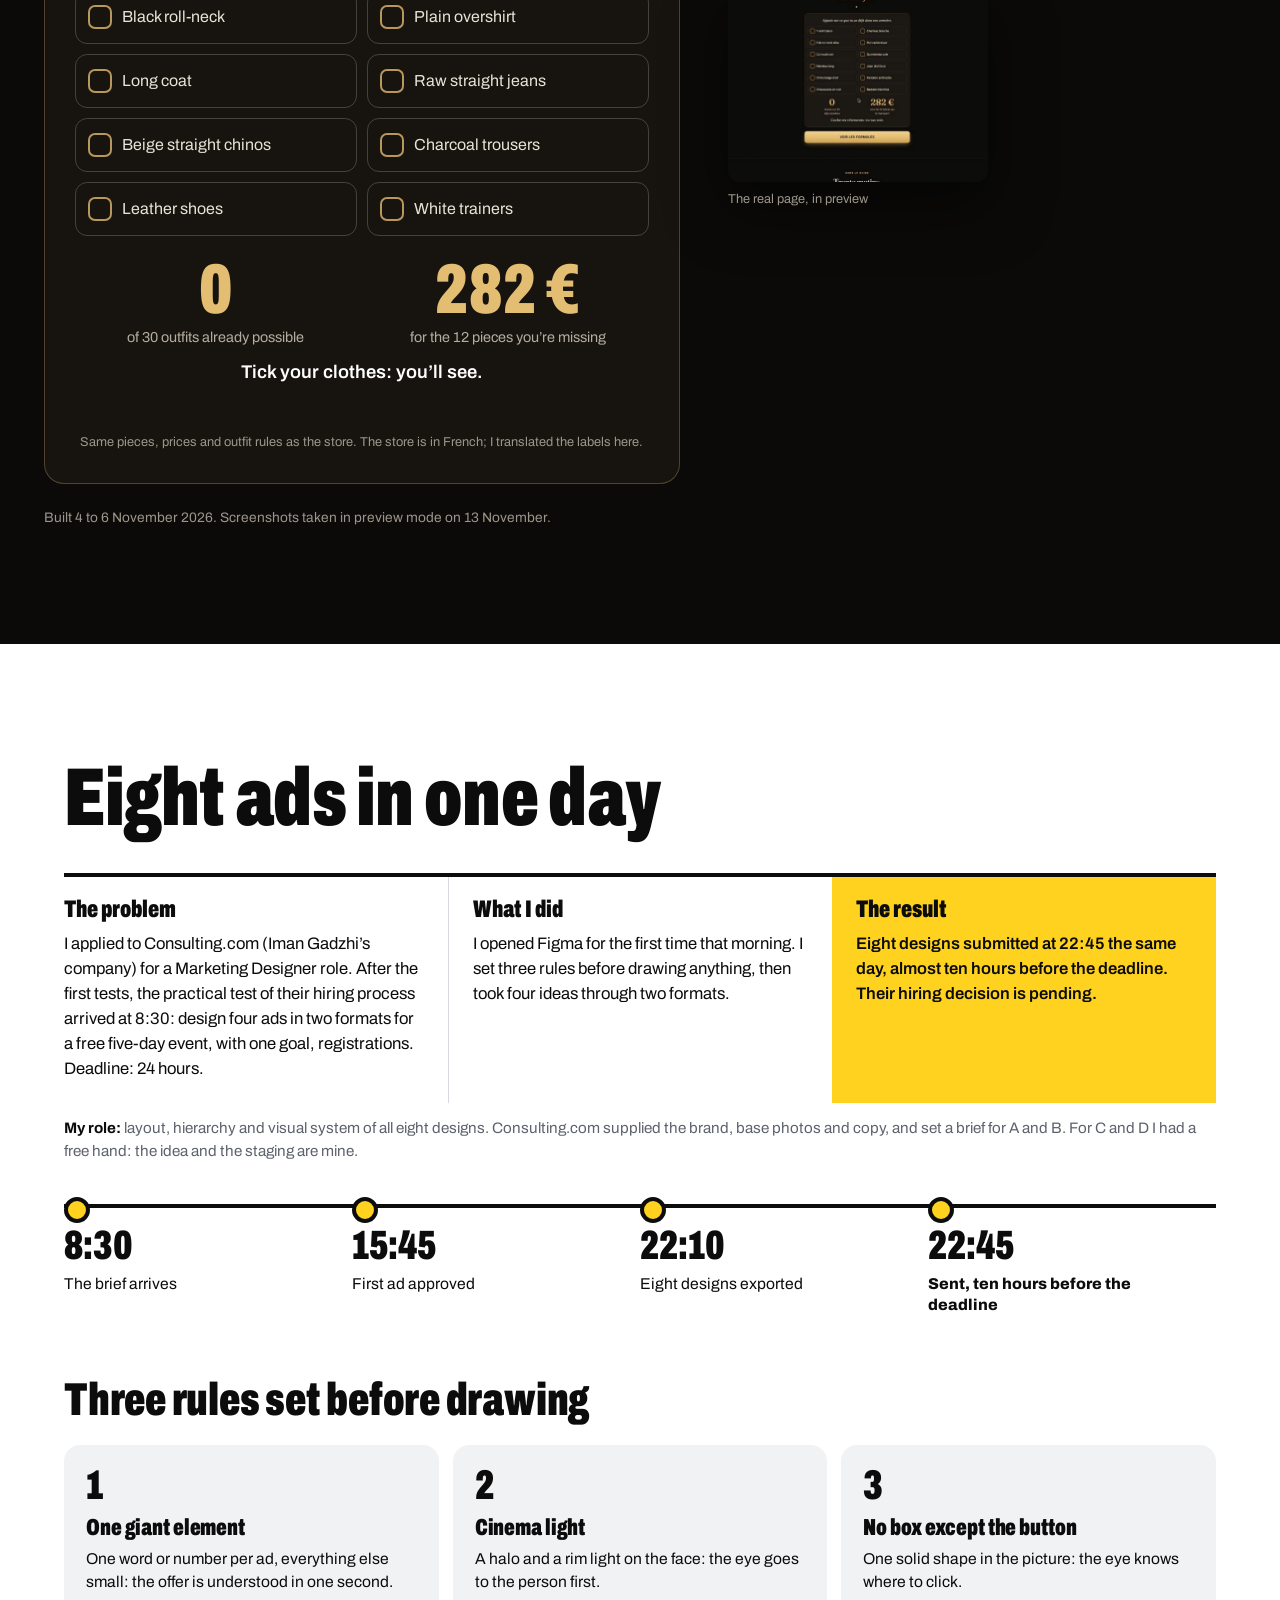
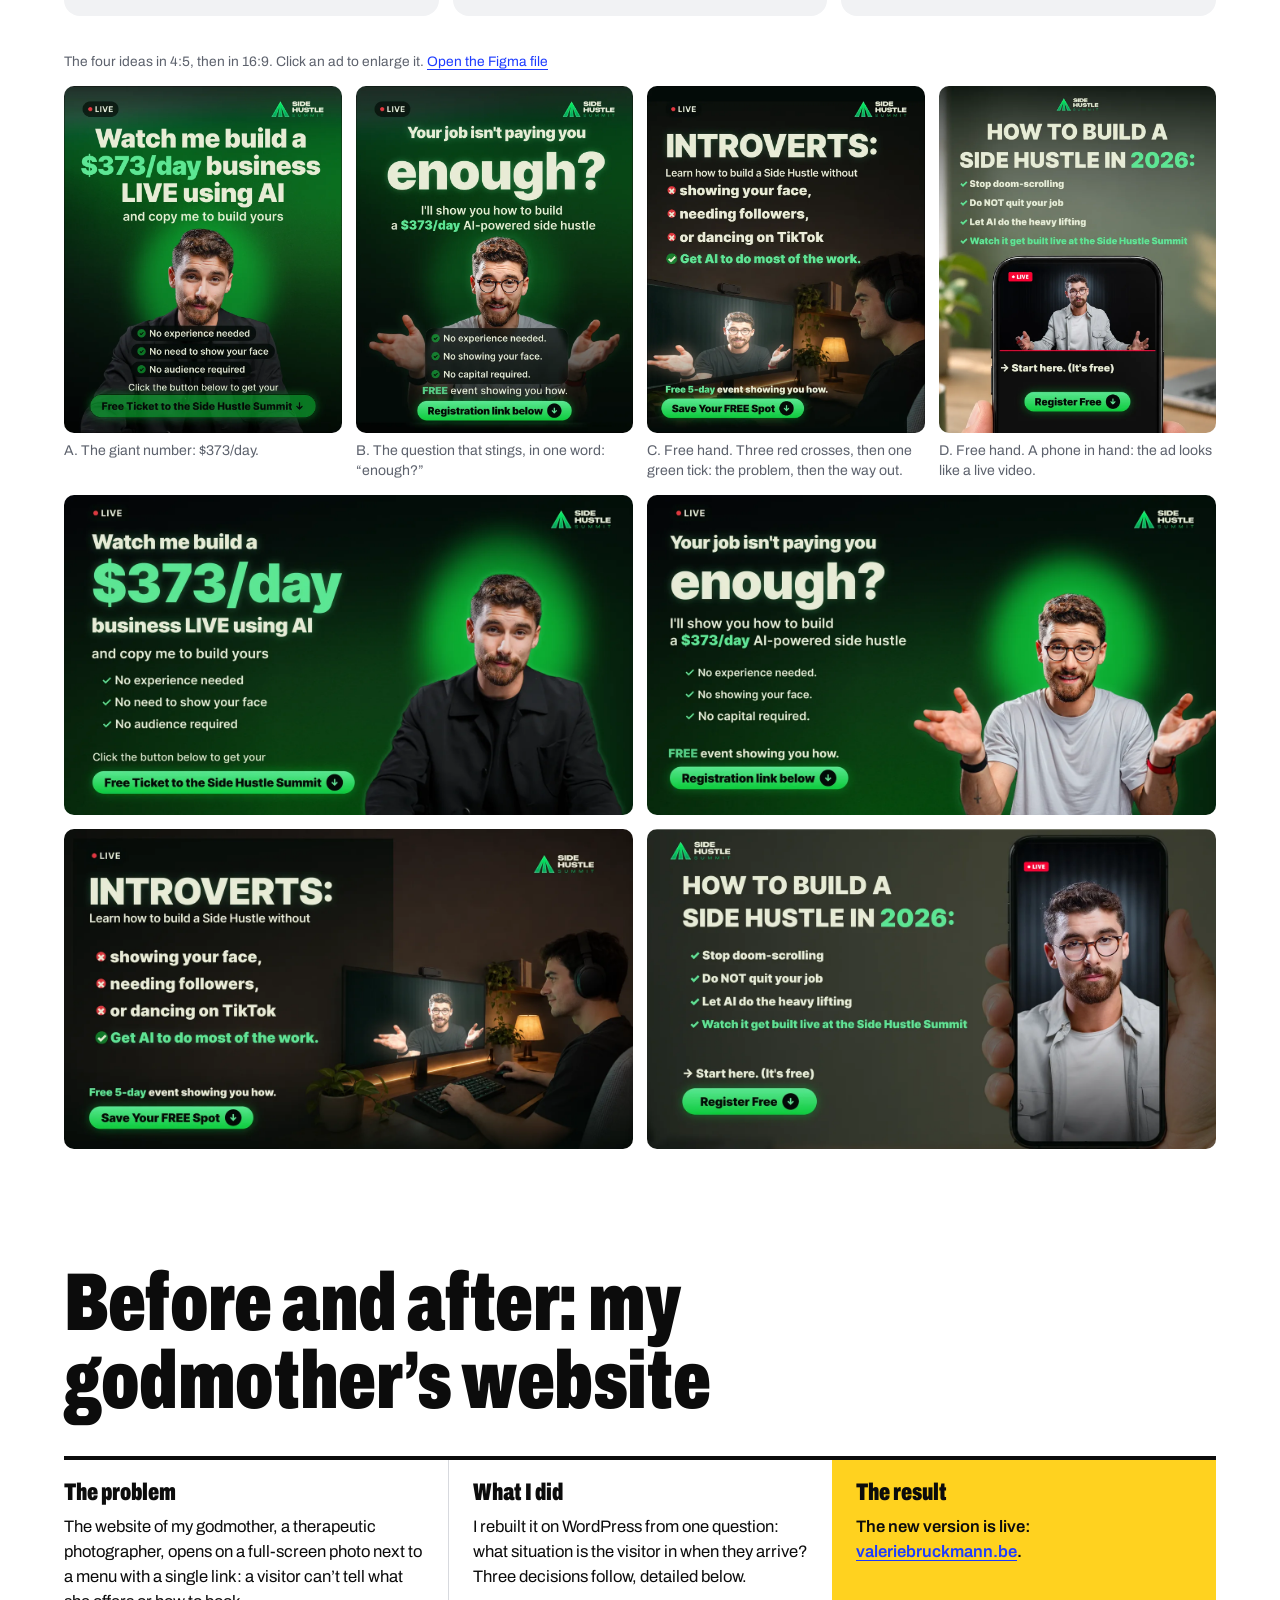
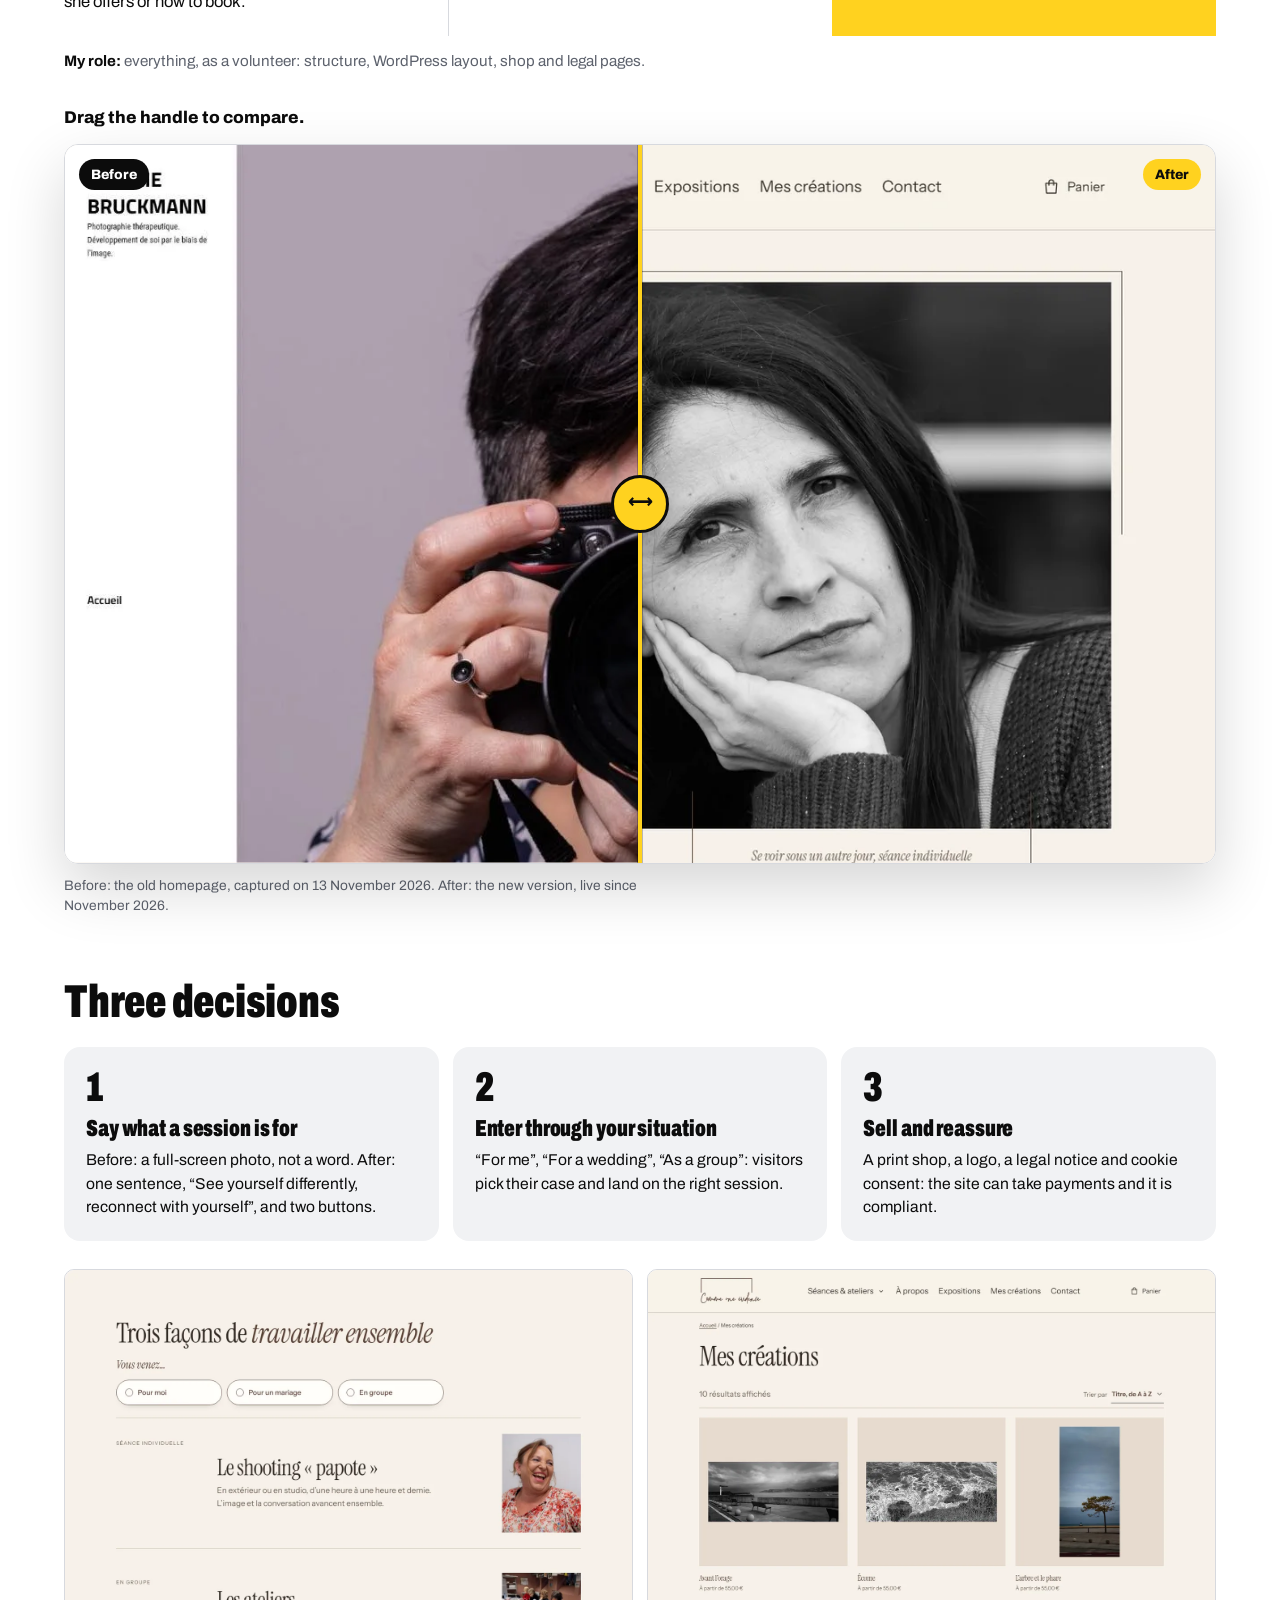
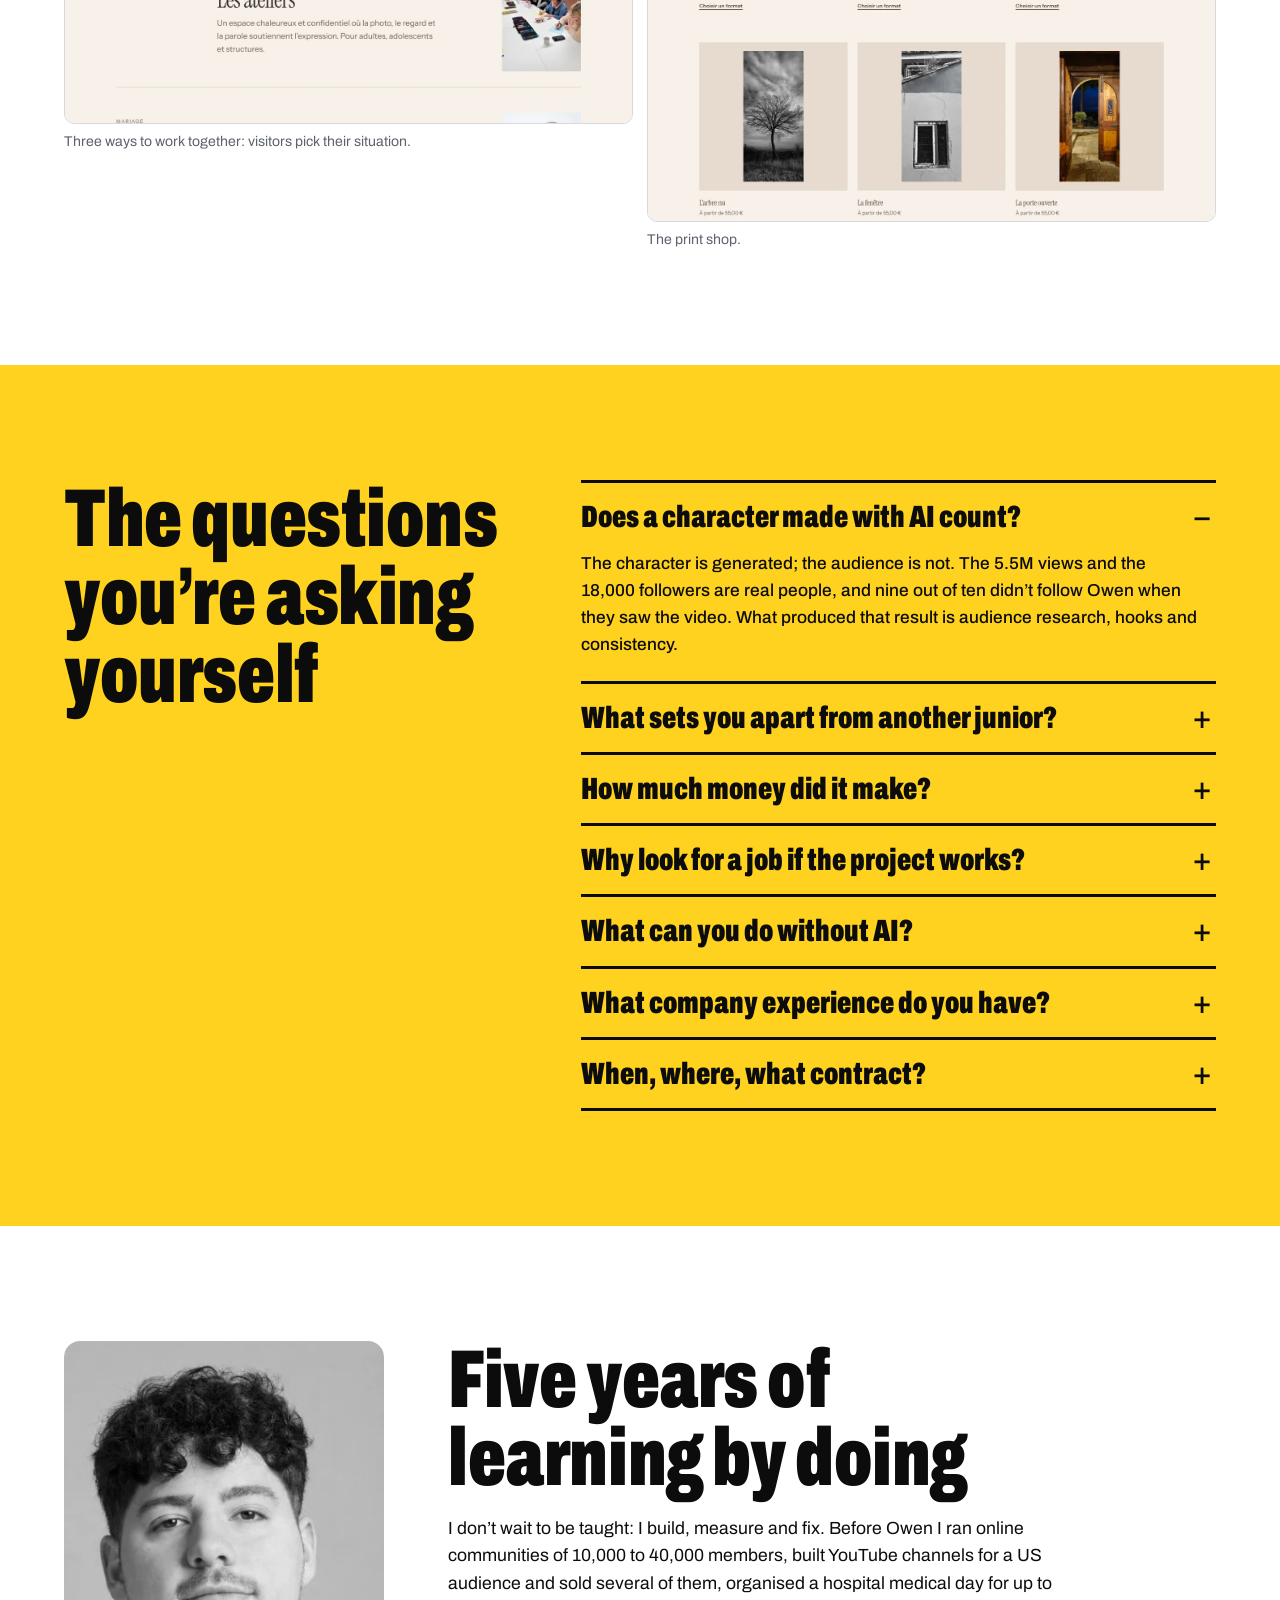
==== commit 657b2bcb: "V13 : site de la marraine en ligne (valeriebruckmann.be)" ====
--- a/index.html
+++ b/index.html
@@ -137,7 +137,7 @@
 
 <section id="web" class="proj web" aria-labelledby="web-title">
   <h2 id="web-title">Before and after: my godmother’s website</h2>
-  <dl class="fiche"><div><dt>The problem</dt><dd>The website of my godmother, a therapeutic photographer, opens on a full-screen photo next to a menu with a single link: a visitor can’t tell what she offers or how to book.</dd></div><div><dt>What I did</dt><dd>I rebuilt it on WordPress from one question: what situation is the visitor in when they arrive? Three decisions follow, detailed below.</dd></div><div class="res"><dt>The result</dt><dd>The new version is ready. It goes live as soon as the technical transfer of the site is unblocked.</dd></div></dl><p class="role"><b>My role:</b> everything, as a volunteer: structure, WordPress layout, shop and legal pages.</p>
+  <dl class="fiche"><div><dt>The problem</dt><dd>The website of my godmother, a therapeutic photographer, opens on a full-screen photo next to a menu with a single link: a visitor can’t tell what she offers or how to book.</dd></div><div><dt>What I did</dt><dd>I rebuilt it on WordPress from one question: what situation is the visitor in when they arrive? Three decisions follow, detailed below.</dd></div><div class="res"><dt>The result</dt><dd>The new version is live: <a href="https://valeriebruckmann.be/" target="_blank" rel="noopener">valeriebruckmann.be</a>.</dd></div></dl><p class="role"><b>My role:</b> everything, as a volunteer: structure, WordPress layout, shop and legal pages.</p>
   <p class="hint">Drag the handle to compare.</p>
   <div class="ba" style="--pos:50%">
     <img class="ba-after" src="assets/cue-after.webp" width="1288" height="805" alt="New homepage: what a session is for, two clear buttons" loading="lazy">
@@ -145,7 +145,7 @@
     <span class="ba-tag l">Before</span><span class="ba-tag r">After</span><span class="ba-handle" aria-hidden="true"></span>
     <input type="range" min="0" max="100" value="50" aria-label="Compare the old and the new homepage">
   </div>
-  <p class="note">Before: valeriebruckmann.be, live on 13 November 2026.</p>
+  <p class="note">Before: the old homepage, captured on 13 November 2026. After: the new version, live since November 2026.</p>
   <h3 class="sub-h">Three decisions</h3>
   <ol class="rules"><li><h4>Say what a session is for</h4><p>Before: a full-screen photo, not a word. After: one sentence, “See yourself differently, reconnect with yourself”, and two buttons.</p></li><li><h4>Enter through your situation</h4><p>“For me”, “For a wedding”, “As a group”: visitors pick their case and land on the right session.</p></li><li><h4>Sell and reassure</h4><p>A print shop, a logo, a legal notice and cookie consent: the site can take payments and it is compliant.</p></li></ol>
   <div class="web-shots">
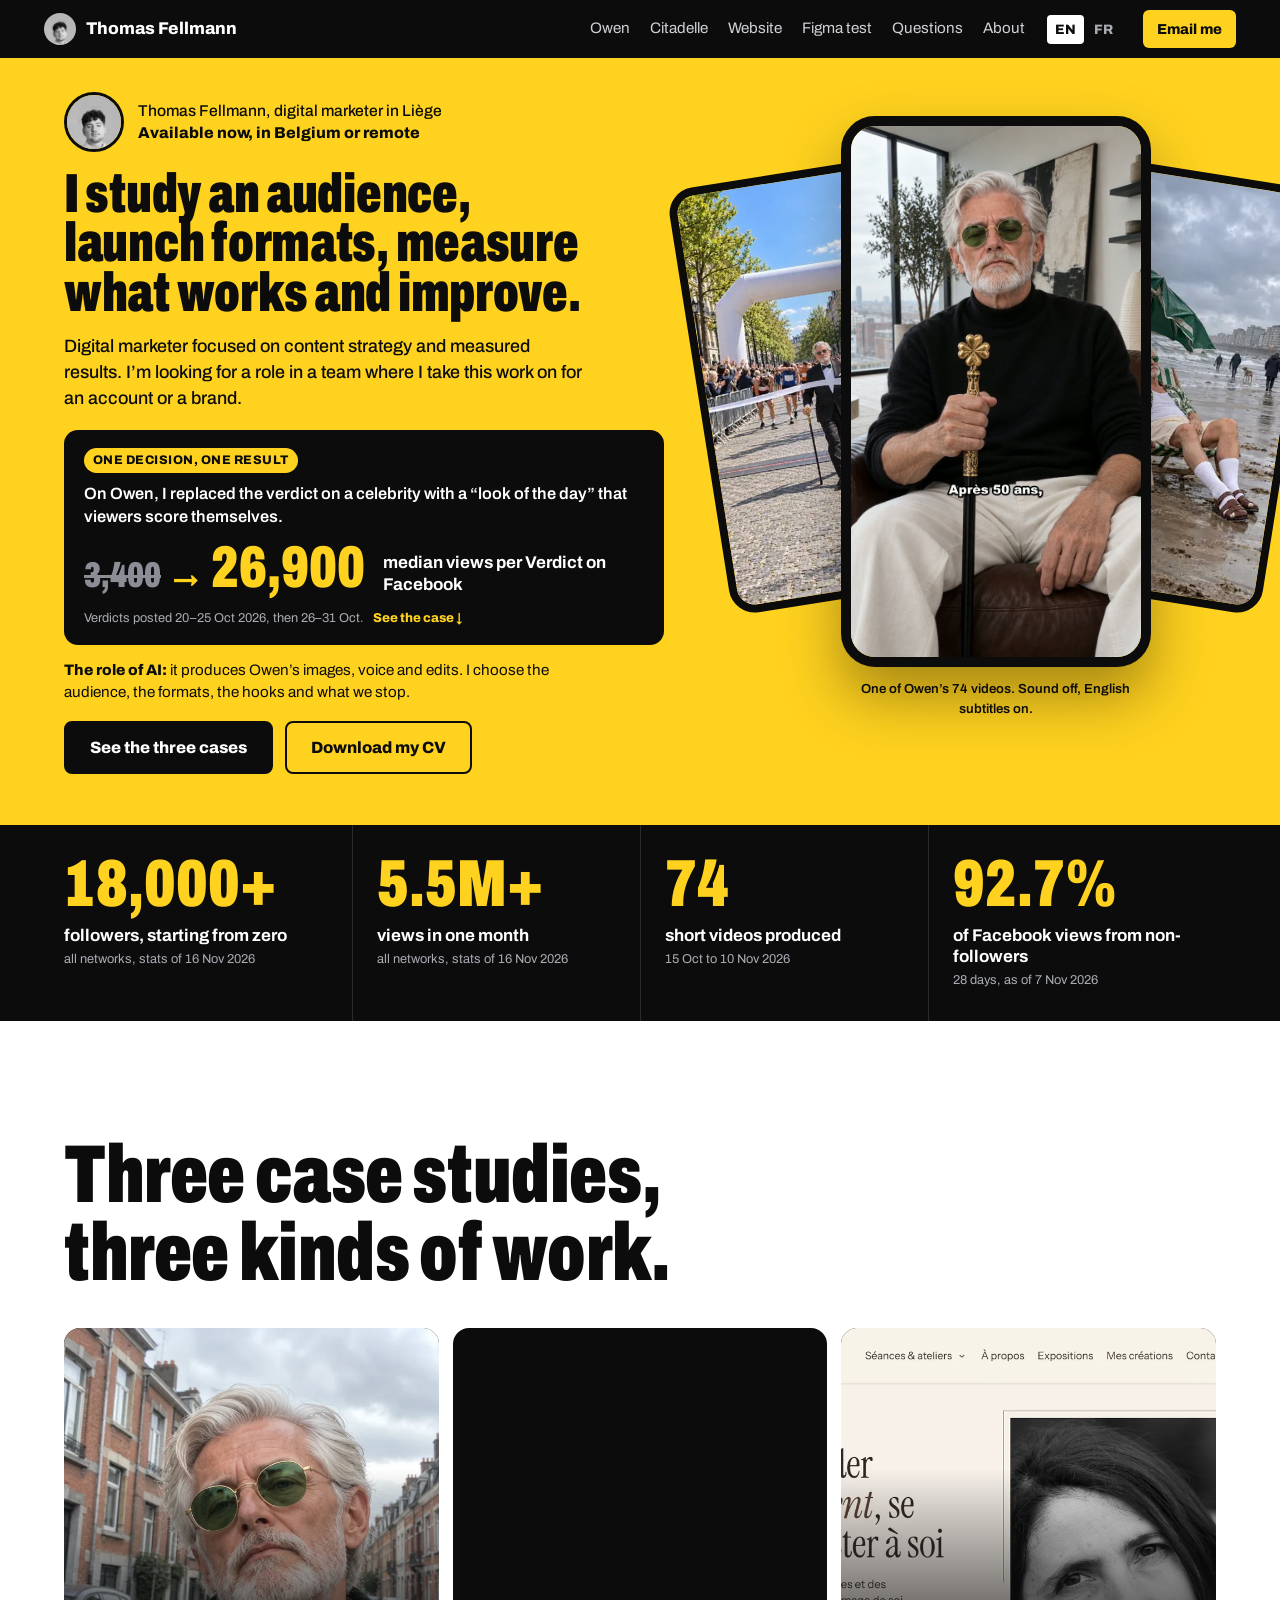
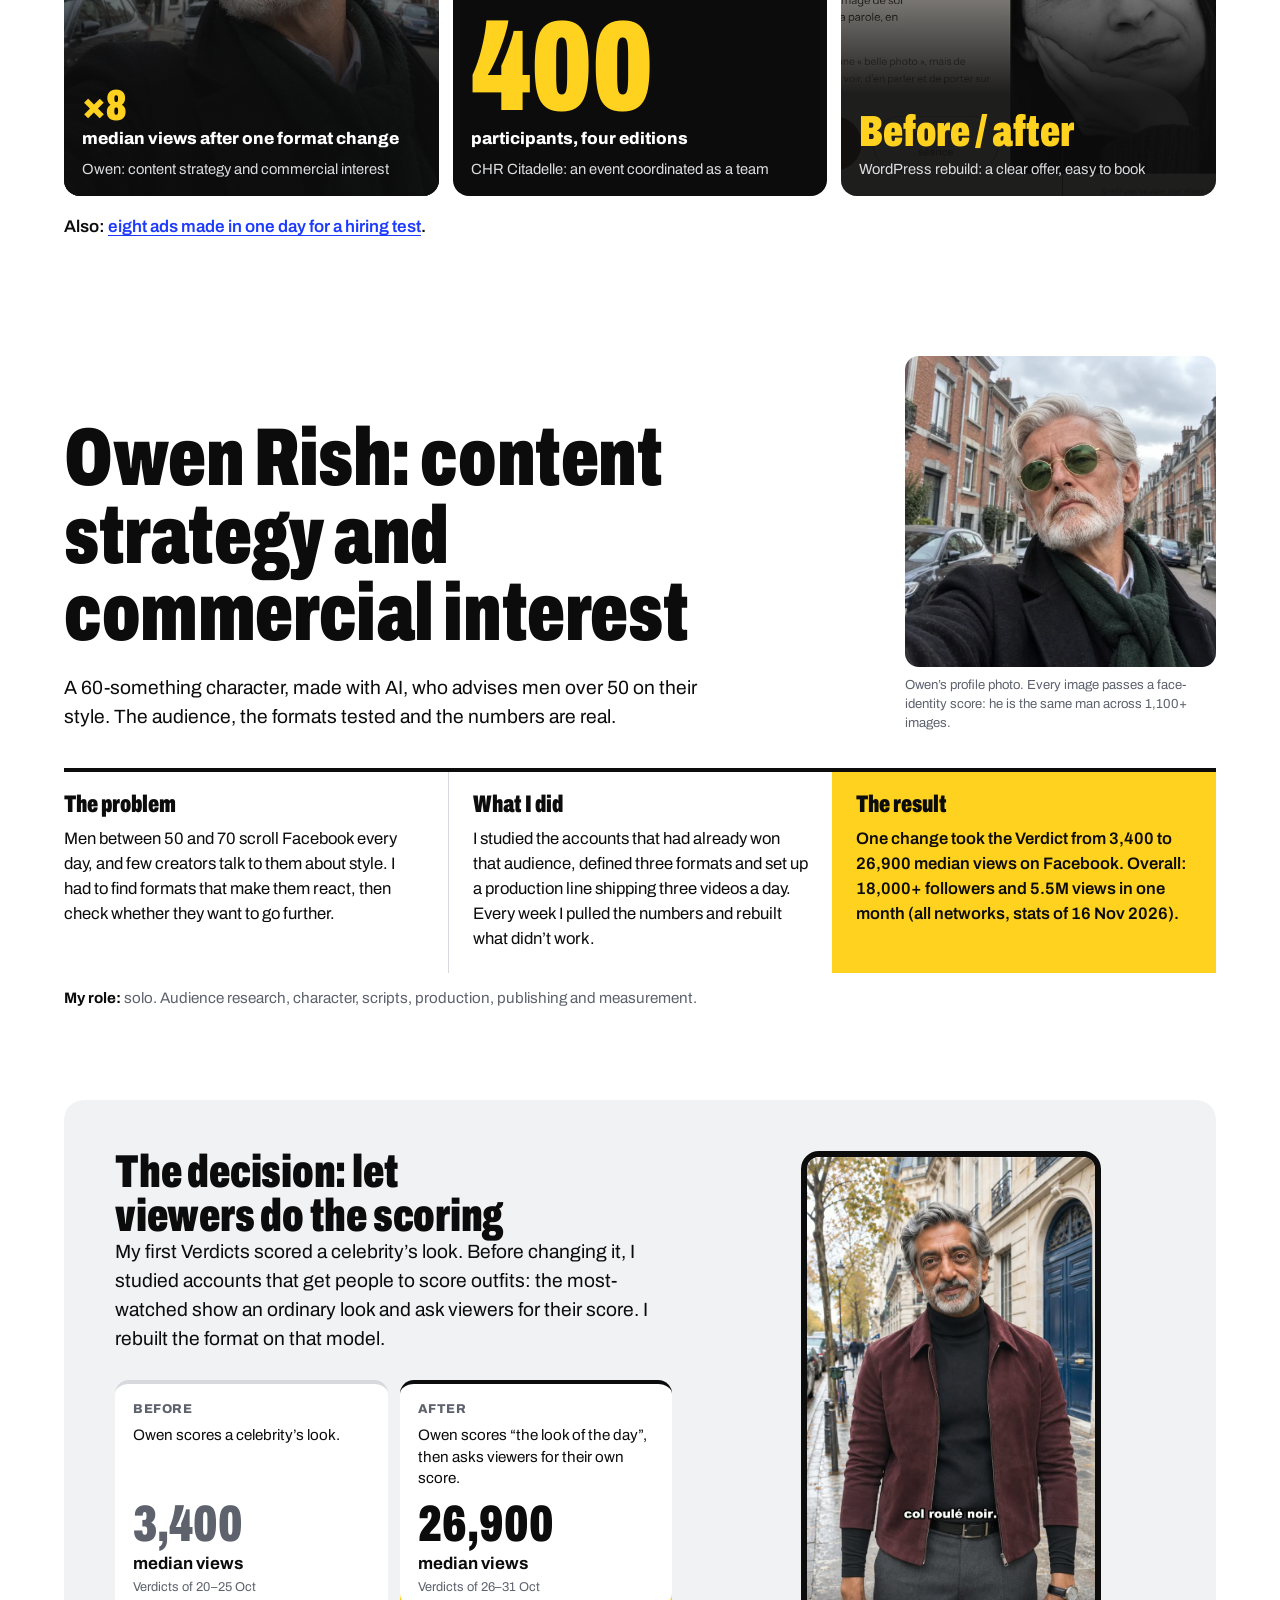
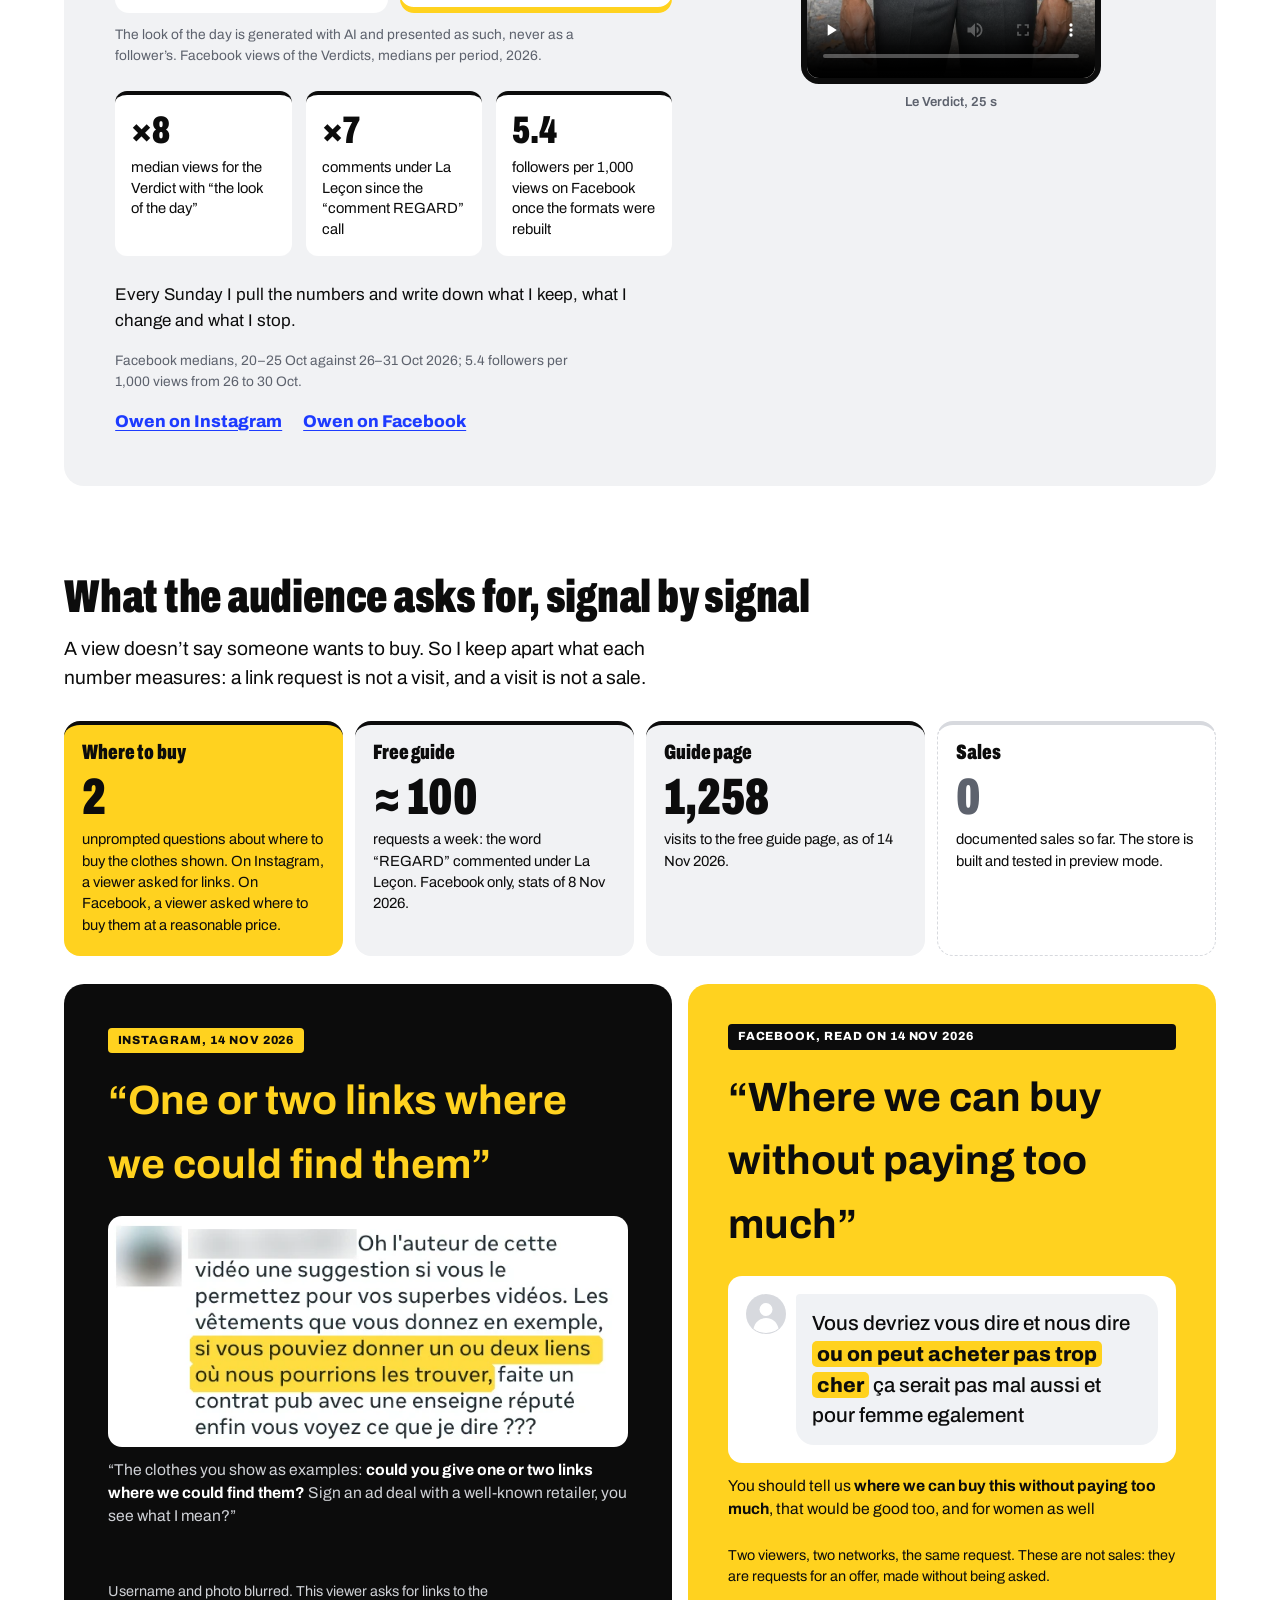
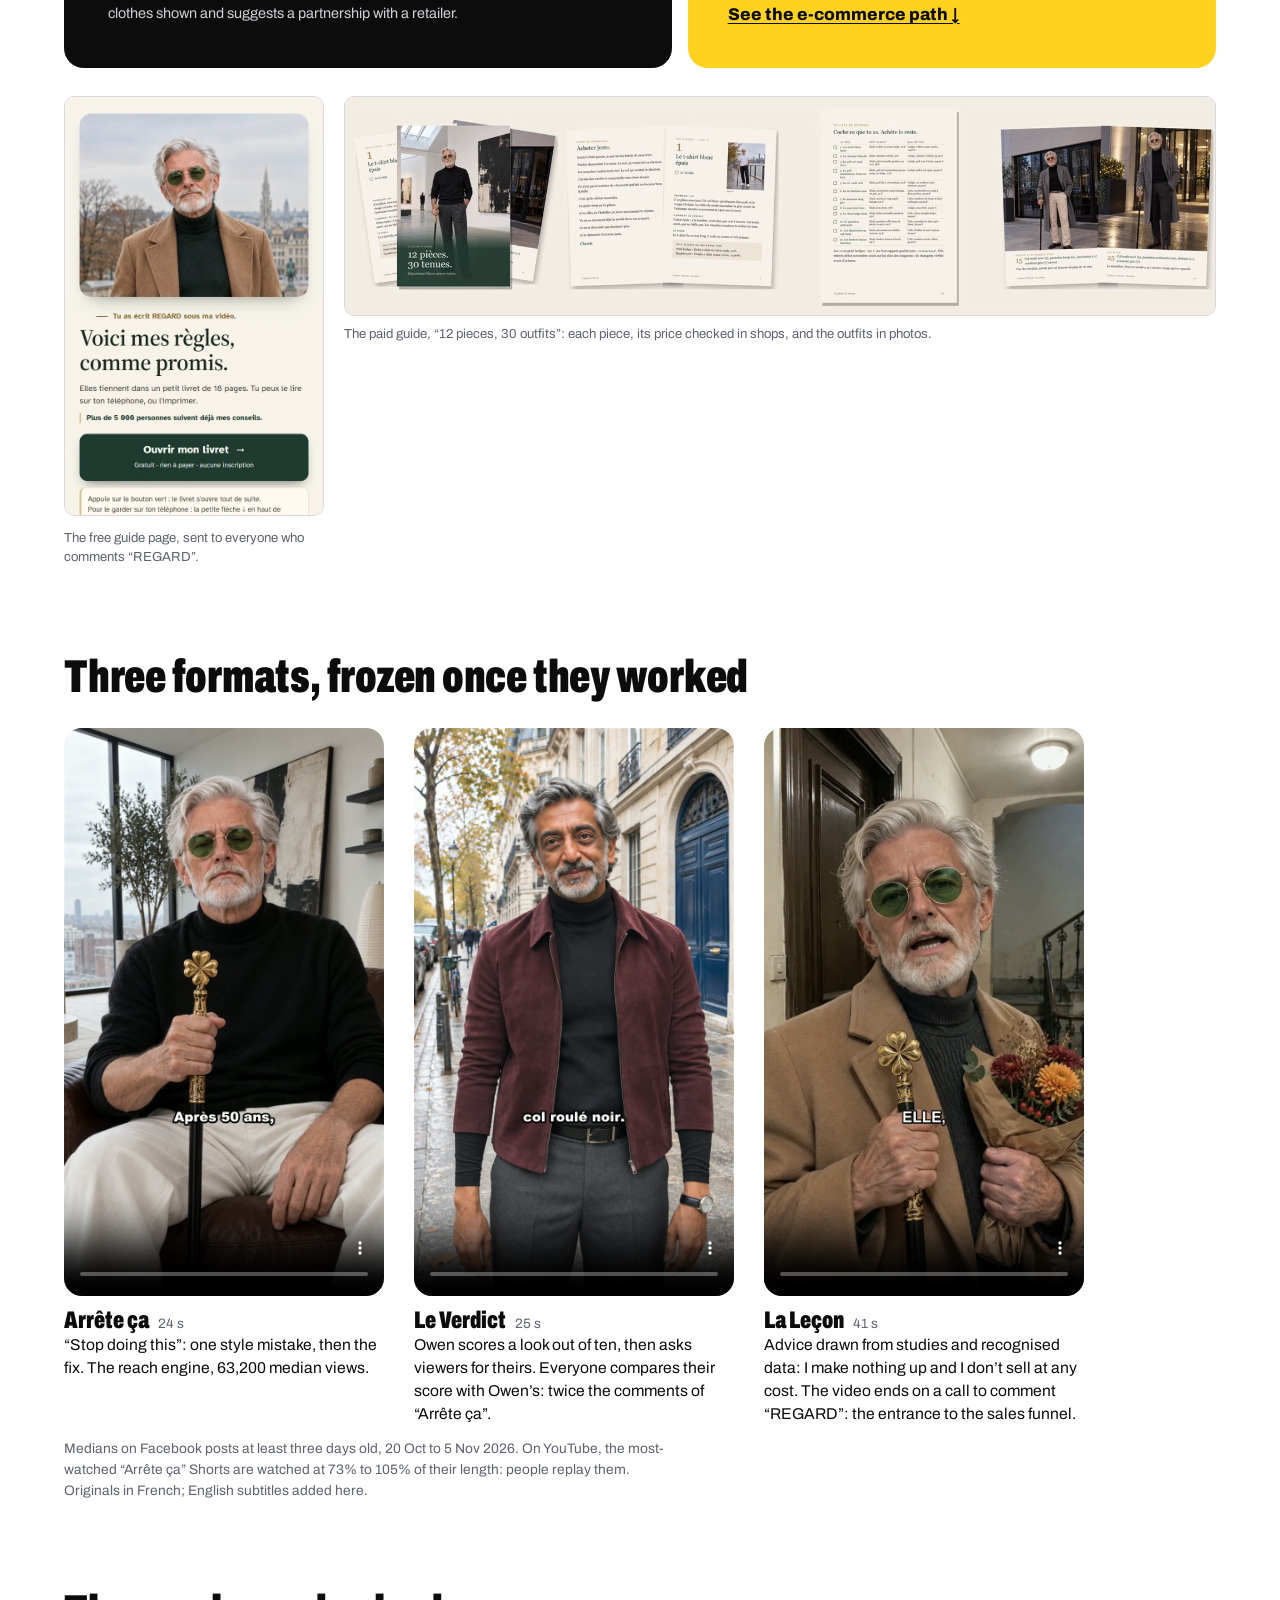
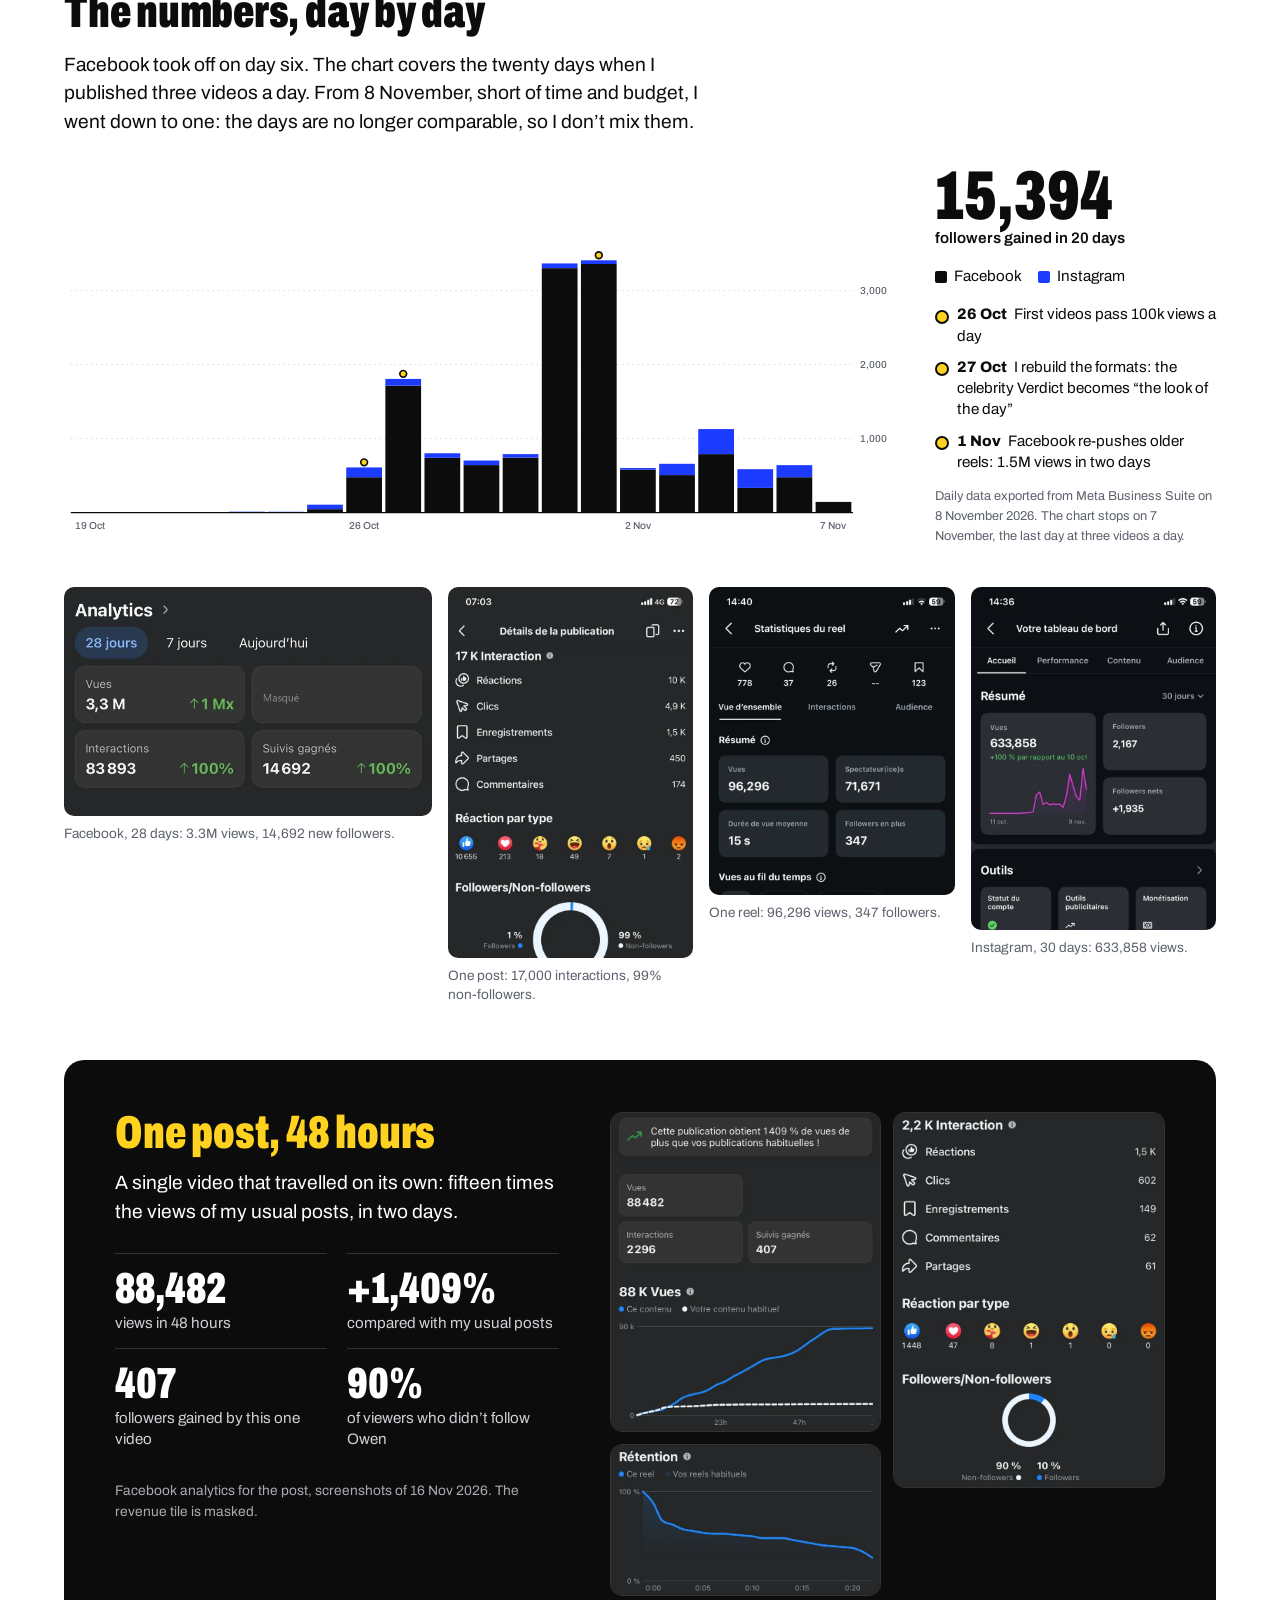
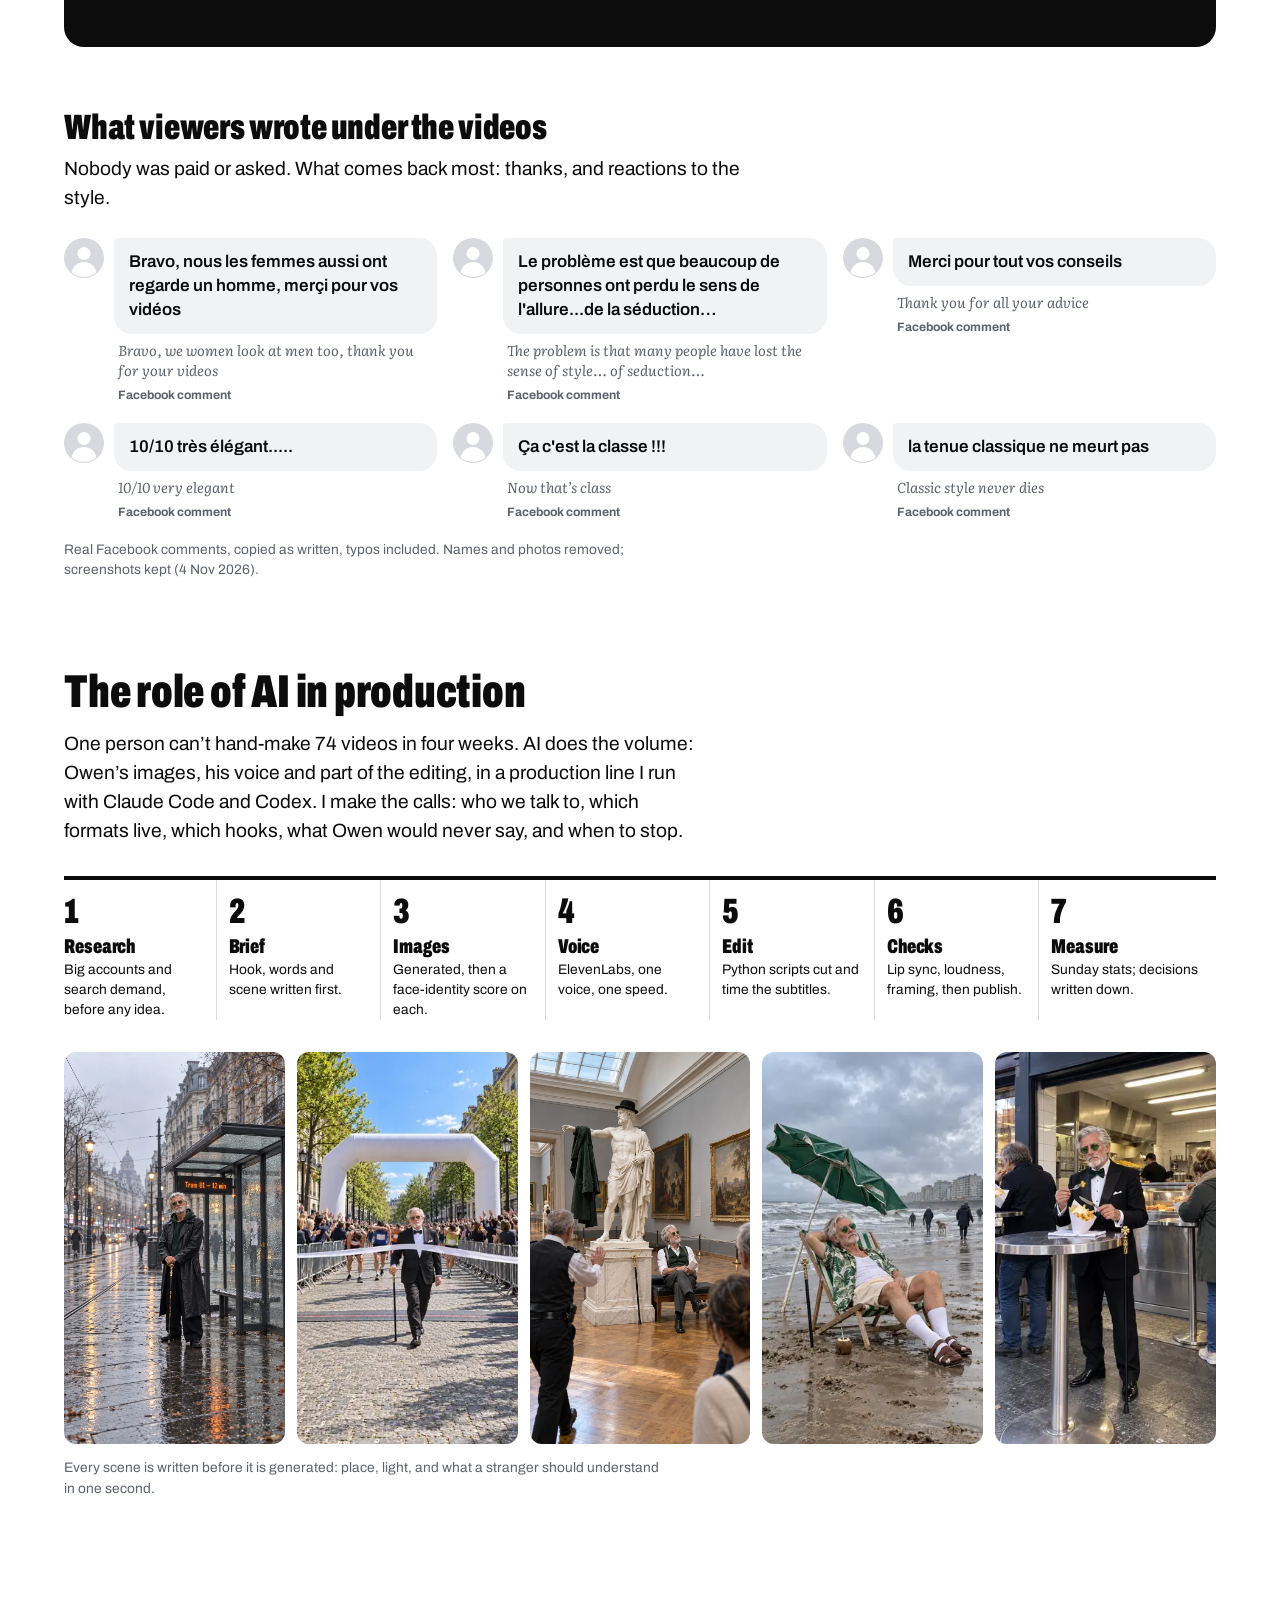
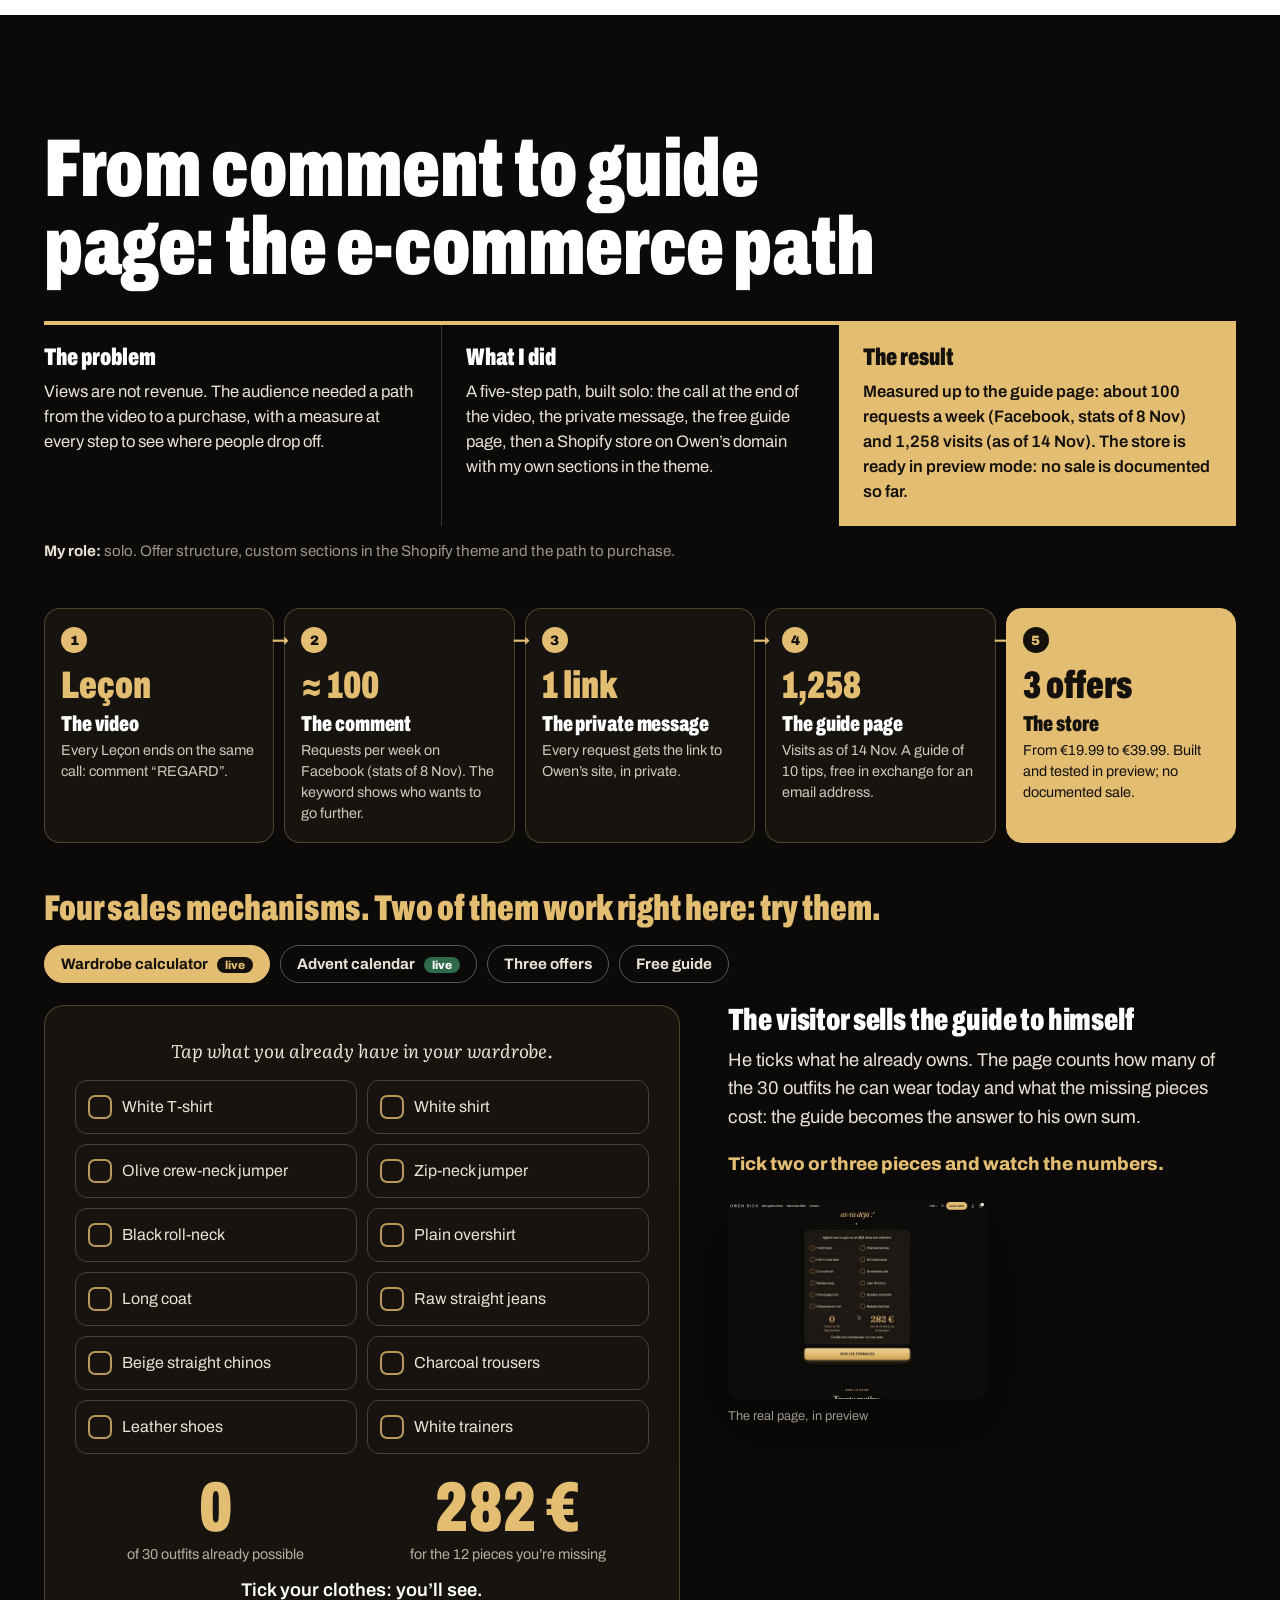
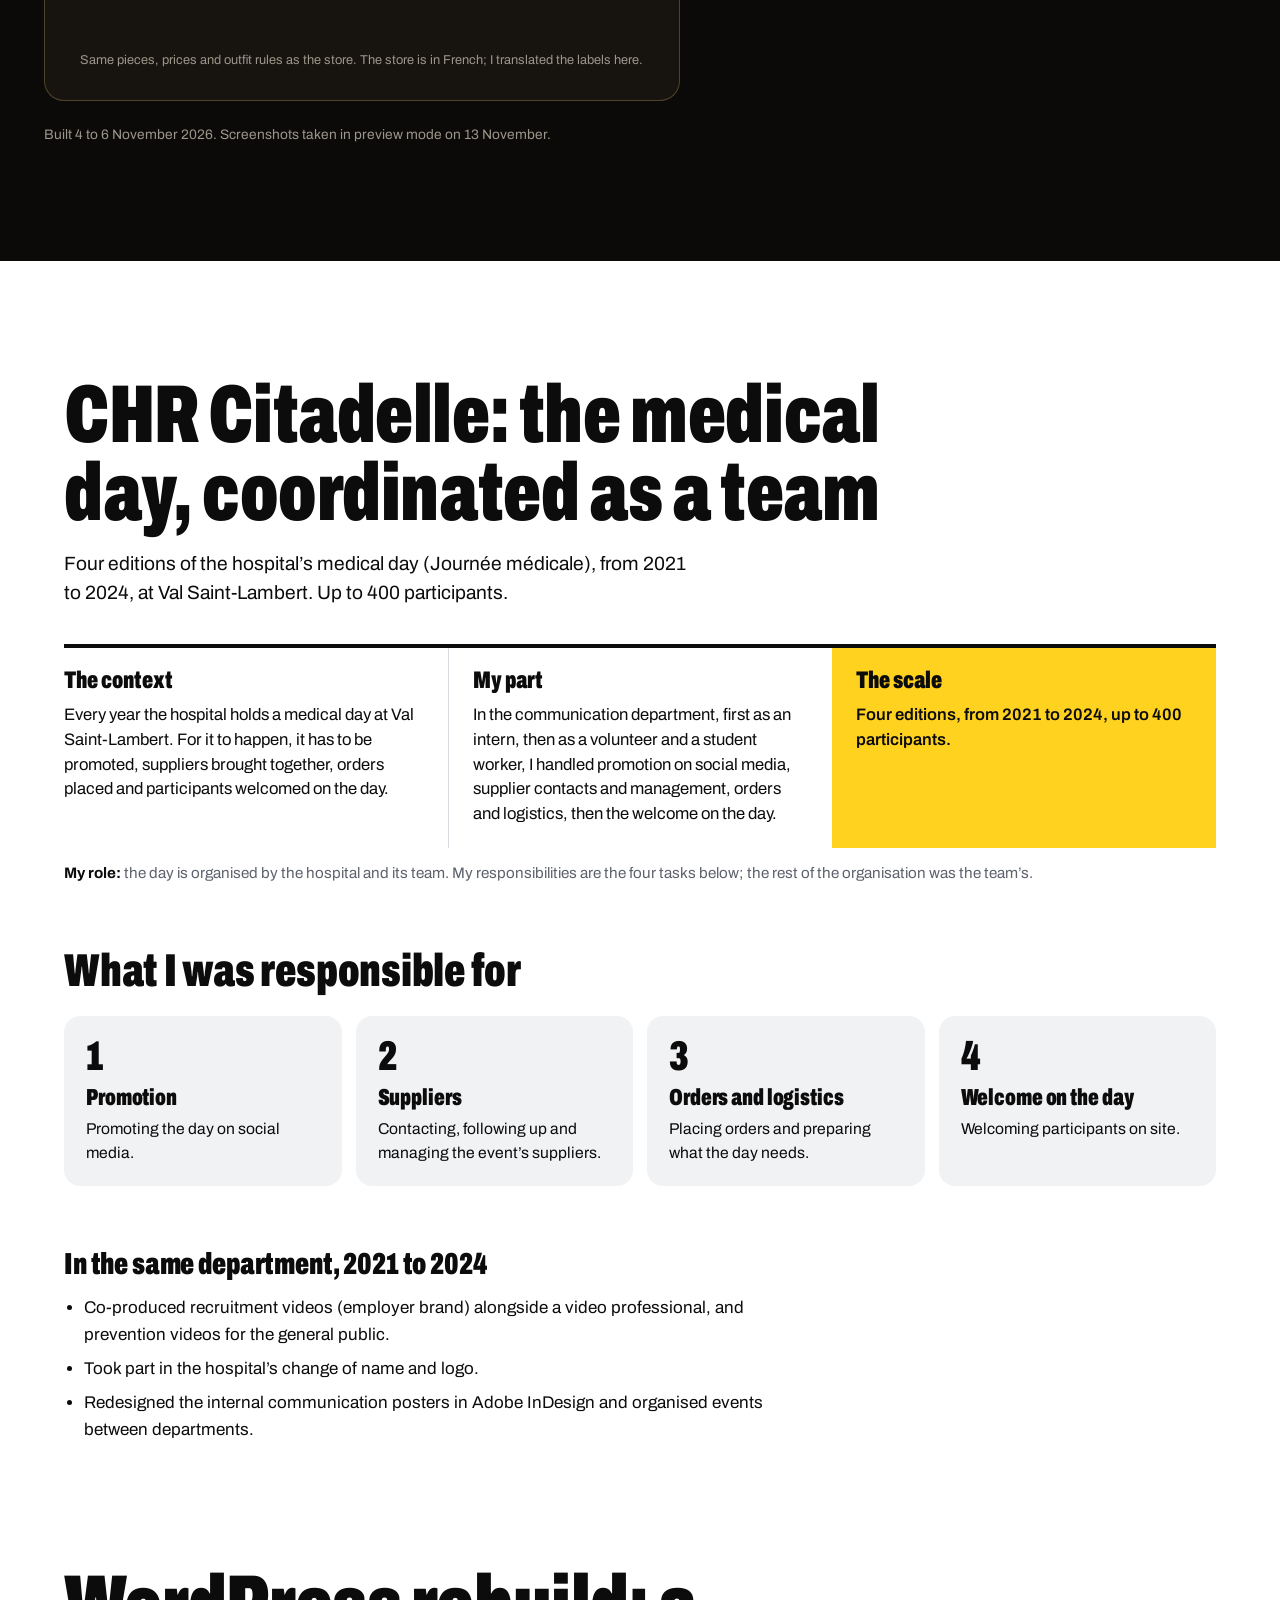
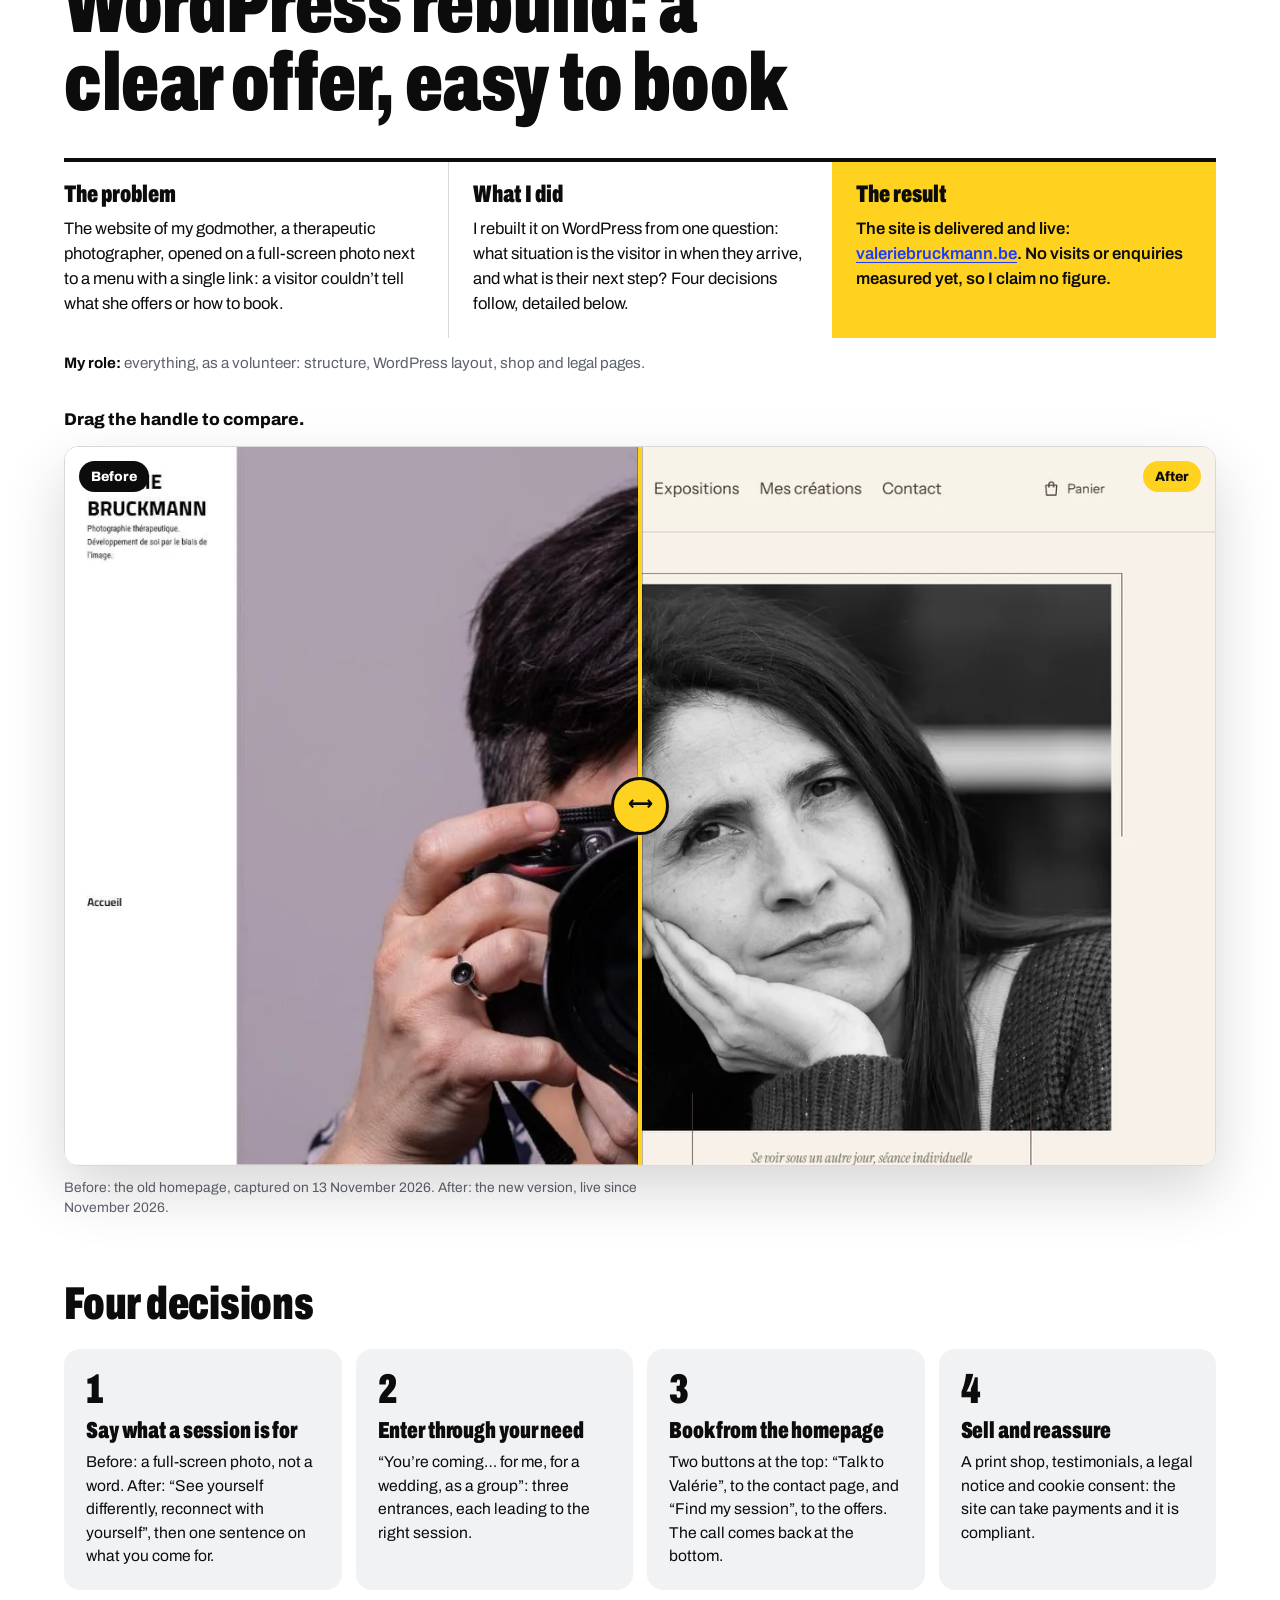
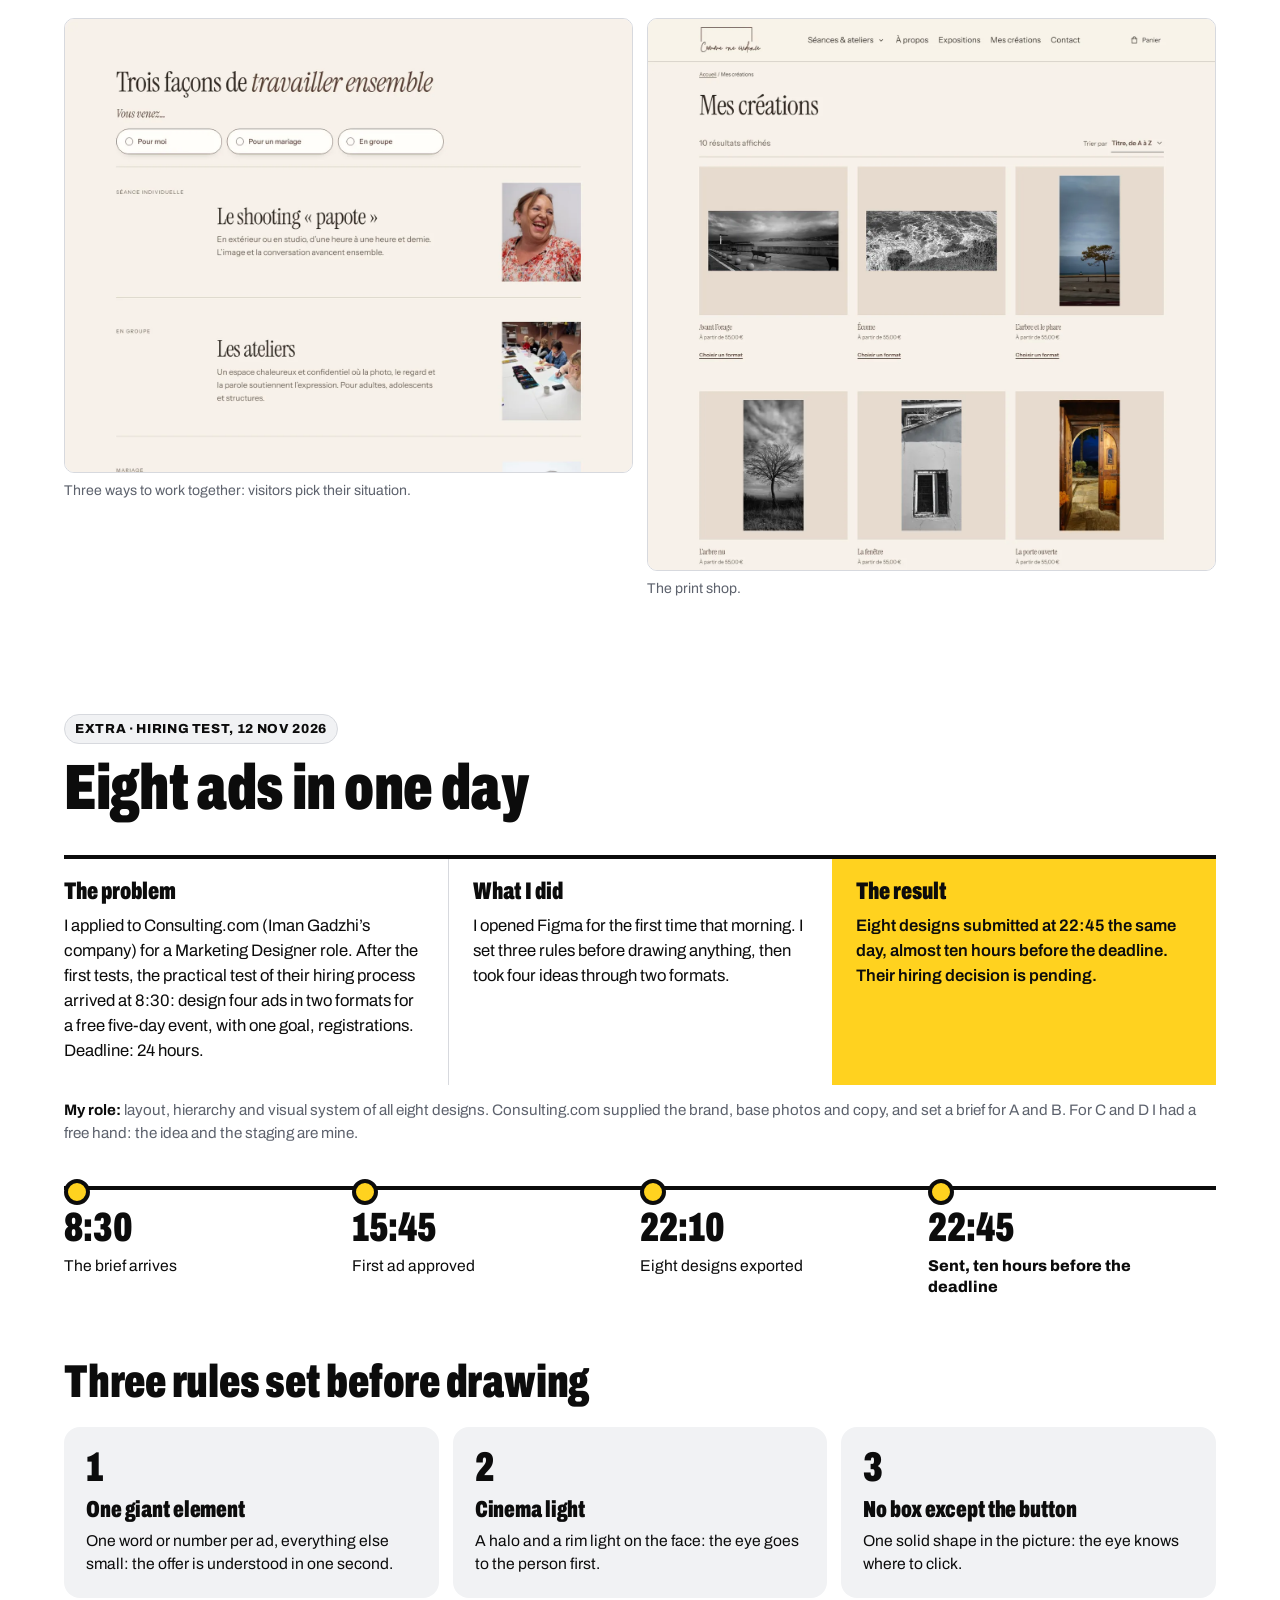
==== commit c4ca1559: "V14 : marketeur digital, trois études de cas, Citadelle, signaux d'achat séparés Co-Authored-By: Cla" ====
--- a/index.html
+++ b/index.html
@@ -3,14 +3,14 @@
 <head>
 <meta charset="utf-8">
 <meta name="viewport" content="width=device-width, initial-scale=1">
-<title>Thomas Fellmann, content marketer: short-form video, social media, pages built to sell</title>
-<meta name="description" content="I built an audience of 18,000+ followers in one month, alone, with AI: 5.5M+ views, 74 videos, a production system and a sales funnel. Marketer in Liège, available now.">
+<title>Thomas Fellmann, digital marketer: content strategy and measured results</title>
+<meta name="description" content="I study an audience, launch formats, measure what makes it react and improve the content from the results. Three case studies: Owen, CHR Citadelle hospital’s medical day, a WordPress rebuild. Liège, available now.">
 <link rel="icon" type="image/png" href="favicon.png">
 <link rel="canonical" href="https://moth2love.github.io/thomas-fellmann/">
 <link rel="alternate" hreflang="fr" href="https://moth2love.github.io/thomas-fellmann/fr/">
 <meta property="og:type" content="website">
-<meta property="og:title" content="Thomas Fellmann: an 18,000-follower audience in one month, alone, with AI">
-<meta property="og:description" content="5.5M+ views, 74 videos, a production system and a complete sales funnel. Four projects, each with its problem, what I did and the result.">
+<meta property="og:title" content="Thomas Fellmann, digital marketer: content strategy and measured results">
+<meta property="og:description" content="One format rebuilt from the numbers: from 3,400 to 26,900 median views on Facebook. Three case studies, each with the context, my role and the measured result.">
 <meta property="og:url" content="https://moth2love.github.io/thomas-fellmann/">
 <meta property="og:image" content="https://moth2love.github.io/thomas-fellmann/og.png">
 <meta property="og:image:width" content="1200">
@@ -19,14 +19,14 @@
 <link rel="preconnect" href="https://fonts.googleapis.com">
 <link rel="preconnect" href="https://fonts.gstatic.com" crossorigin>
 <link href="https://fonts.googleapis.com/css2?family=Archivo:wdth,wght@62..125,100..900&family=Literata:ital,opsz,wght@1,7..72,400&display=swap" rel="stylesheet">
-<link rel="stylesheet" href="style.css?v=12">
+<link rel="stylesheet" href="style.css?v=13">
 </head>
 <body>
-<a class="skip" href="#work">Skip to the projects</a>
+<a class="skip" href="#work">Skip to the case studies</a>
 
 <header class="bar">
   <a class="brand" href="./"><img src="assets/thomas-rond.webp" width="302" height="302" alt=""><span>Thomas Fellmann</span></a>
-  <nav aria-label="Sections"><a href="#owen">Owen</a><a href="#shop">Sales funnel</a><a href="#ads">Ads</a><a href="#web">Website</a><a href="#faq">Your questions</a><a href="#about">About</a></nav>
+  <nav aria-label="Sections"><a href="#owen">Owen</a><a href="#citadelle">Citadelle</a><a href="#web">Website</a><a href="#ads">Figma test</a><a href="#faq">Questions</a><a href="#about">About</a></nav>
   <p class="lang"><a href="./" aria-current="page" lang="en" hreflang="en">EN</a><a href="fr/" lang="fr" hreflang="fr">FR</a></p>
   <a class="bar-cta" href="mailto:thomas.fellmnn@gmail.com?subject=Let%27s%20talk">Email me</a>
   <span class="progress" aria-hidden="true"></span>
@@ -36,11 +36,15 @@
 <section class="hero" aria-labelledby="hero-title">
   <div class="hero-inner">
     <div class="hero-copy">
-      <p class="who"><img src="assets/thomas-rond.webp" width="302" height="302" alt="Thomas Fellmann"><span>Thomas Fellmann, content marketer in Liège<br><b>Available now, in Belgium or remote</b></span></p>
-      <h1 id="hero-title">I built an 18,000‑follower audience in one month. Alone, with&nbsp;AI.</h1>
-      <p class="sub">Short-form video, social media, pages built to sell. I learn and improve every day: I’m looking for the team that will take me in and guide me further.</p>
+      <p class="who"><img src="assets/thomas-rond.webp" width="302" height="302" alt="Thomas Fellmann"><span>Thomas Fellmann, digital marketer in Liège<br><b>Available now, in Belgium or remote</b></span></p>
+      <h1 id="hero-title">I study an audience, launch formats, measure what works and&nbsp;improve.</h1>
+      <p class="sub">Digital marketer focused on content strategy and measured results. I’m looking for a role in a team where I take this work on for an account or a brand.</p>
+      <a class="decision" href="#verdict"><span class="tag">One decision, one result</span><span class="dec-txt">On Owen, I replaced the verdict on a celebrity with a “look of the day” that viewers score themselves.</span>
+        <span class="dec-fig"><b class="from">3,400</b><span class="arrow" aria-hidden="true">→</span><b>26,900</b></span>
+        <span class="dec-unit">median views per Verdict on Facebook</span><small>Verdicts posted 20–25 Oct 2026, then 26–31 Oct. <u>See the case ↓</u></small></a>
+      <p class="ai"><b>The role of AI:</b> it produces Owen’s images, voice and edits. I choose the audience, the formats, the hooks and what we stop.</p>
       <div class="cta-row">
-        <a class="btn" href="#work">See the proof</a>
+        <a class="btn" href="#work">See the three cases</a>
         <a class="btn ghost" href="cv/Thomas_Fellmann_CV_EN.pdf" download>Download my CV</a>
       </div>
     </div>
@@ -51,20 +55,46 @@
       <figcaption>One of Owen’s 74 videos. Sound off, English subtitles on.</figcaption>
     </figure>
   </div>
-  <div class="numbers" aria-label="Results in numbers"><div><b>5.5M+</b><span>views in one month</span><small>stats of 16 Nov 2026</small></div><div><b>18,000+</b><span>followers, starting from zero</span><small>stats of 16 Nov 2026</small></div><div><b>74</b><span>short videos produced and edited</span><small>15 Oct to 10 Nov</small></div><div><b>92.7%</b><span>of views from non-followers</span><small>Facebook, 28 days, as of 7 Nov</small></div></div>
+  <div class="numbers" aria-label="Context in numbers: the Owen account"><div><b>18,000+</b><span>followers, starting from zero</span><small>all networks, stats of 16 Nov 2026</small></div><div><b>5.5M+</b><span>views in one month</span><small>all networks, stats of 16 Nov 2026</small></div><div><b>74</b><span>short videos produced</span><small>15 Oct to 10 Nov 2026</small></div><div><b>92.7%</b><span>of Facebook views from non-followers</span><small>28 days, as of 7 Nov 2026</small></div></div>
 </section>
 
 <section id="work" class="work" aria-labelledby="work-title">
-  <h2 id="work-title">Four pieces of proof. Start with the one you care about.</h2>
-  <div class="tiles"><a class="tile" href="#owen"><img src="assets/owen-portrait.webp" alt="" loading="lazy"><span class="tile-txt"><b>18,000+</b><i>followers in one month</i><em>Owen Rish, an audience built from zero</em></span></a><a class="tile" href="#shop"><img src="assets/shop-hero.webp" alt="" loading="lazy"><span class="tile-txt"><b>5 steps</b><i>from video to purchase</i><em>The sales funnel, with two mechanisms you can try on this page</em></span></a><a class="tile" href="#ads"><img src="assets/shs-a-4x5.webp" alt="" loading="lazy"><span class="tile-txt"><b>8 ads</b><i>in one day</i><em>Consulting.com’s hiring test, made in Figma</em></span></a><a class="tile" href="#web"><img src="assets/cue-after.webp" alt="" loading="lazy"><span class="tile-txt"><b>Before / after</b><em>My godmother’s website, rebuilt as a volunteer</em></span></a></div>
+  <h2 id="work-title">Three case studies, three kinds of work.</h2>
+  <div class="tiles"><a class="tile" href="#owen"><img src="assets/owen-portrait.webp" alt="" loading="lazy"><span class="tile-txt"><b>×8</b><i>median views after one format change</i><em>Owen: content strategy and commercial interest</em></span></a><a class="tile plain" href="#citadelle"><span class="tile-txt"><b>400</b><i>participants, four editions</i><em>CHR Citadelle: an event coordinated as a team</em></span></a><a class="tile" href="#web"><img src="assets/cue-after.webp" alt="" loading="lazy"><span class="tile-txt"><b>Before / after</b><em>WordPress rebuild: a clear offer, easy to book</em></span></a></div>
+  <p class="work-more">Also: <a href="#ads">eight ads made in one day for a hiring test</a>.</p>
 </section>
 
 <section id="owen" class="proj" aria-labelledby="owen-title">
   <header class="proj-head">
-    <div><h2 id="owen-title">Owen Rish: an audience built from zero</h2><p class="lede">A 60-something character who tells men over 50 how to look and feel attractive again. He is made with AI. The audience, the formats and the numbers are real.</p></div>
+    <div><h2 id="owen-title">Owen Rish: content strategy and commercial interest</h2><p class="lede">A 60-something character, made with AI, who advises men over 50 on their style. The audience, the formats tested and the numbers are real.</p></div>
     <figure class="portrait"><img src="assets/owen-portrait.webp" width="900" height="900" alt="Owen, grey-haired man in his sixties with green sunglasses, in a selfie in a Brussels street" loading="lazy"><figcaption>Owen’s profile photo. Every image passes a face-identity score: he is the same man across 1,100+ images.</figcaption></figure>
   </header>
-  <dl class="fiche"><div><dt>The problem</dt><dd>Men between 50 and 70 scroll Facebook every day, and almost no creator talks to them.</dd></div><div><dt>What I did</dt><dd>I studied the accounts that had already won that audience, created Owen and designed a production line that ships three videos a day. Then I measured every week and rebuilt what didn’t work.</dd></div><div class="res"><dt>The result</dt><dd>18,000+ followers and 5.5M+ views in one month (stats of 16 Nov 2026). On Facebook, nine views out of ten come from people who didn’t follow him.</dd></div></dl><p class="role"><b>My role:</b> solo. Audience research, character, scripts, production, publishing and measurement.</p>
+  <dl class="fiche"><div><dt>The problem</dt><dd>Men between 50 and 70 scroll Facebook every day, and few creators talk to them about style. I had to find formats that make them react, then check whether they want to go further.</dd></div><div><dt>What I did</dt><dd>I studied the accounts that had already won that audience, defined three formats and set up a production line shipping three videos a day. Every week I pulled the numbers and rebuilt what didn’t work.</dd></div><div class="res"><dt>The result</dt><dd>One change took the Verdict from 3,400 to 26,900 median views on Facebook. Overall: 18,000+ followers and 5.5M views in one month (all networks, stats of 16 Nov 2026).</dd></div></dl><p class="role"><b>My role:</b> solo. Audience research, character, scripts, production, publishing and measurement.</p>
+
+  <div class="block lesson" id="verdict">
+    <div>
+      <h3>The decision: let viewers do the scoring</h3>
+      <p class="lede">My first Verdicts scored a celebrity’s look. Before changing it, I studied accounts that get people to score outfits: the most-watched show an ordinary look and ask viewers for their score. I rebuilt the format on that model.</p>
+      <ol class="ver-cards"><li class="before"><span class="tag">Before</span><p>Owen scores a celebrity’s look.</p><b>3,400</b><span class="u">median views</span><small>Verdicts of 20–25 Oct</small></li><li class="after"><span class="tag">After</span><p>Owen scores “the look of the day”, then asks viewers for their own score.</p><b>26,900</b><span class="u">median views</span><small>Verdicts of 26–31 Oct</small></li></ol>
+      <p class="note">The look of the day is generated with AI and presented as such, never as a follower’s. Facebook views of the Verdicts, medians per period, 2026.</p>
+      <ul class="lessons"><li><b>×8</b>median views for the Verdict with “the look of the day”</li><li><b>×7</b>comments under La Leçon since the “comment REGARD” call</li><li><b>5.4</b>followers per 1,000 views on Facebook once the formats were rebuilt</li></ul>
+      <p>Every Sunday I pull the numbers and write down what I keep, what I change and what I stop.</p>
+      <p class="note">Facebook medians, 20–25 Oct against 26–31 Oct 2026; 5.4 followers per 1,000 views from 26 to 30 Oct.</p>
+      <p class="links"><a href="https://www.instagram.com/owen.rish/">Owen on Instagram</a> <a href="https://www.facebook.com/owen.rish">Owen on Facebook</a></p>
+    </div>
+    <figure class="ver-video"><video controls preload="none" playsinline poster="assets/video/verdict-25.jpg" width="720" height="1280"><source src="assets/video/verdict-25.mp4" type="video/mp4"><track kind="subtitles" src="assets/video/verdict-25.en.vtt" srclang="en" label="English" default></video><figcaption>Le Verdict, 25 s</figcaption></figure>
+  </div>
+
+  <div class="block" id="demande">
+    <h3>What the audience asks for, signal by signal</h3>
+    <p class="lede">A view doesn’t say someone wants to buy. So I keep apart what each number measures: a link request is not a visit, and a visit is not a sale.</p>
+    <ol class="signals"><li><h4>Where to buy</h4><b>2</b><p>unprompted questions about where to buy the clothes shown. On Instagram, a viewer asked for links. On Facebook, a viewer asked where to buy them at a reasonable price.</p></li><li><h4>Free guide</h4><b>≈ 100</b><p>requests a week: the word “REGARD” commented under La Leçon. Facebook only, stats of 8 Nov 2026.</p></li><li><h4>Guide page</h4><b>1,258</b><p>visits to the free guide page, as of 14 Nov 2026.</p></li><li><h4>Sales</h4><b>0</b><p>documented sales so far. The store is built and tested in preview mode.</p></li></ol>
+    <div class="voices"><div class="voices-top"><figure class="voice-top"><span class="tag">Instagram, 14 Nov 2026</span><h5 class="ask-h">“One or two links where we could find them”</h5><img src="assets/comment-liens.webp" width="636" height="282" alt="Instagram comment, in French, asking for links to buy the clothes shown and suggesting a deal with a well-known retailer" loading="lazy"><p class="tr" lang="en">“The clothes you show as examples: <b>could you give one or two links where we could find them?</b> Sign an ad deal with a well-known retailer, you see what I mean?”</p><figcaption>Username and photo blurred. This viewer asks for links to the clothes shown and suggests a partnership with a retailer.</figcaption></figure><figure class="voice-ask"><span class="tag">Facebook, read on 14 Nov 2026</span><h5 class="ask-h">“Where we can buy without paying too much”</h5><div class="fb"><svg class="av" viewBox="0 0 40 40" aria-hidden="true"><circle cx="20" cy="20" r="20"/><circle cx="20" cy="15.5" r="6.5"/><path d="M7.5 34.5c1.6-7 6.6-10.5 12.5-10.5s10.9 3.5 12.5 10.5a20 20 0 0 1-25 0z"/></svg><blockquote lang="fr"><p>Vous devriez vous dire et nous dire <mark>ou on peut acheter pas trop cher</mark> ça serait pas mal aussi et pour femme egalement</p></blockquote></div><p class="tr" lang="en">You should tell us <b>where we can buy this without paying too much</b>, that would be good too, and for women as well</p><figcaption>Two viewers, two networks, the same request. These are not sales: they are requests for an offer, made without being asked.</figcaption><a class="more" href="#shop">See the e-commerce path ↓</a></figure></div></div>
+    <div class="dem-media">
+      <figure class="lesson-media"><img src="assets/regard-page.webp" width="620" height="1590" alt="Owen’s landing page on his own domain: Voici mes règles, comme promis" loading="lazy"><figcaption>The free guide page, sent to everyone who comments “REGARD”.</figcaption></figure>
+      <figure class="lesson-wide"><img src="assets/owen-guide.webp" width="1500" height="375" alt="Pages of Owen’s paid guide: 12 pieces, 30 outfits, with the shopping list and the outfits in photos" loading="lazy"><figcaption>The paid guide, “12 pieces, 30 outfits”: each piece, its price checked in shops, and the outfits in photos.</figcaption></figure>
+    </div>
+  </div>
 
   <div class="block" id="formats">
     <h3>Three formats, frozen once they worked</h3>
@@ -81,63 +111,43 @@
       <div class="spot-txt"><h4>One post, 48 hours</h4><p class="lede">A single video that travelled on its own: fifteen times the views of my usual posts, in two days.</p><ul class="spot-stats"><li><b>88,482</b>views in 48 hours</li><li><b>+1,409%</b>compared with my usual posts</li><li><b>407</b>followers gained by this one video</li><li><b>90%</b>of viewers who didn’t follow Owen</li></ul><p class="note">Facebook analytics for the post, screenshots of 16 Nov 2026. The revenue tile is masked.</p></div>
       <div class="spot-imgs"><img src="assets/post-vues.webp" width="700" height="829" alt="Facebook post analytics, in French: 88,482 views, 2,296 interactions, 407 follows gained, 1,409% more views than usual posts" loading="lazy"><img src="assets/post-retention.webp" width="700" height="389" alt="Retention curve: half of the viewers are still watching after ten seconds" loading="lazy"><img src="assets/post-interactions.webp" width="700" height="972" alt="Interaction details: 1.5K reactions, 602 clicks, 149 saves, 62 comments, 61 shares, 90% non-followers" loading="lazy"></div>
     </div>
-    <div class="voices"><h4>What viewers wrote under the videos</h4><p class="lede">Nobody was paid or asked. Three things come back: thanks, requests for the guide, and one question I had not planned for: where to buy.</p><div class="voices-top"><figure class="voice-top"><span class="tag">Instagram, 14 Nov 2026</span><h5 class="ask-h">One viewer asks for links to buy</h5><img src="assets/comment-liens.webp" width="636" height="282" alt="Instagram comment, in French, asking for links to buy the clothes shown and suggesting a deal with a well-known retailer" loading="lazy"><p class="tr" lang="en">“The clothes you show as examples: <b>could you give one or two links where we could find them?</b> Sign an ad deal with a well-known retailer, you see what I mean?”</p><figcaption>Username and photo blurred. He even suggests a retail partnership: the audience is asking for the offer before it exists.</figcaption></figure><figure class="voice-ask"><span class="tag">Facebook, read on 14 Nov 2026</span><h5 class="ask-h">Another asks where to buy</h5><div class="fb"><svg class="av" viewBox="0 0 40 40" aria-hidden="true"><circle cx="20" cy="20" r="20"/><circle cx="20" cy="15.5" r="6.5"/><path d="M7.5 34.5c1.6-7 6.6-10.5 12.5-10.5s10.9 3.5 12.5 10.5a20 20 0 0 1-25 0z"/></svg><blockquote lang="fr"><p>Vous devriez vous dire et nous dire <mark>ou on peut acheter pas trop cher</mark> ça serait pas mal aussi et pour femme egalement</p></blockquote></div><p class="tr" lang="en">You should tell us <b>where we can buy this without paying too much</b>, that would be good too, and for women as well</p><figcaption>Two viewers, two networks, one question. It is not a sale yet: it is the sign that an offer is expected.</figcaption><a class="more" href="#shop">See the sales funnel ↓</a></figure></div><div class="voices-grid"><figure class="cm"><svg class="av" viewBox="0 0 40 40" aria-hidden="true"><circle cx="20" cy="20" r="20"/><circle cx="20" cy="15.5" r="6.5"/><path d="M7.5 34.5c1.6-7 6.6-10.5 12.5-10.5s10.9 3.5 12.5 10.5a20 20 0 0 1-25 0z"/></svg><div class="cm-b"><blockquote lang="fr"><p>Bravo, nous les femmes aussi ont regarde un homme, merçi pour vos vidéos</p></blockquote><p class="tr" lang="en">Bravo, we women look at men too, thank you for your videos</p><figcaption>Facebook comment</figcaption></div></figure><figure class="cm"><svg class="av" viewBox="0 0 40 40" aria-hidden="true"><circle cx="20" cy="20" r="20"/><circle cx="20" cy="15.5" r="6.5"/><path d="M7.5 34.5c1.6-7 6.6-10.5 12.5-10.5s10.9 3.5 12.5 10.5a20 20 0 0 1-25 0z"/></svg><div class="cm-b"><blockquote lang="fr"><p>Le problème est que beaucoup de personnes ont perdu le sens de l'allure...de la séduction…</p></blockquote><p class="tr" lang="en">The problem is that many people have lost the sense of style… of seduction…</p><figcaption>Facebook comment</figcaption></div></figure><figure class="cm"><svg class="av" viewBox="0 0 40 40" aria-hidden="true"><circle cx="20" cy="20" r="20"/><circle cx="20" cy="15.5" r="6.5"/><path d="M7.5 34.5c1.6-7 6.6-10.5 12.5-10.5s10.9 3.5 12.5 10.5a20 20 0 0 1-25 0z"/></svg><div class="cm-b"><blockquote lang="fr"><p>Merci pour tout vos conseils</p></blockquote><p class="tr" lang="en">Thank you for all your advice</p><figcaption>Facebook comment</figcaption></div></figure><figure class="cm"><svg class="av" viewBox="0 0 40 40" aria-hidden="true"><circle cx="20" cy="20" r="20"/><circle cx="20" cy="15.5" r="6.5"/><path d="M7.5 34.5c1.6-7 6.6-10.5 12.5-10.5s10.9 3.5 12.5 10.5a20 20 0 0 1-25 0z"/></svg><div class="cm-b"><blockquote lang="fr"><p>10/10 très élégant.....</p></blockquote><p class="tr" lang="en">10/10 very elegant</p><figcaption>Facebook comment</figcaption></div></figure><figure class="cm"><svg class="av" viewBox="0 0 40 40" aria-hidden="true"><circle cx="20" cy="20" r="20"/><circle cx="20" cy="15.5" r="6.5"/><path d="M7.5 34.5c1.6-7 6.6-10.5 12.5-10.5s10.9 3.5 12.5 10.5a20 20 0 0 1-25 0z"/></svg><div class="cm-b"><blockquote lang="fr"><p>Ça c'est la classe !!!</p></blockquote><p class="tr" lang="en">Now that’s class</p><figcaption>Facebook comment</figcaption></div></figure><figure class="cm"><svg class="av" viewBox="0 0 40 40" aria-hidden="true"><circle cx="20" cy="20" r="20"/><circle cx="20" cy="15.5" r="6.5"/><path d="M7.5 34.5c1.6-7 6.6-10.5 12.5-10.5s10.9 3.5 12.5 10.5a20 20 0 0 1-25 0z"/></svg><div class="cm-b"><blockquote lang="fr"><p>la tenue classique ne meurt pas</p></blockquote><p class="tr" lang="en">Classic style never dies</p><figcaption>Facebook comment</figcaption></div></figure></div><p class="note">Real Facebook comments, copied as written, typos included. Names and photos removed; screenshots kept (4 Nov 2026).</p></div>
+    <div class="voices"><h4>What viewers wrote under the videos</h4><p class="lede">Nobody was paid or asked. What comes back most: thanks, and reactions to the style.</p><div class="voices-grid"><figure class="cm"><svg class="av" viewBox="0 0 40 40" aria-hidden="true"><circle cx="20" cy="20" r="20"/><circle cx="20" cy="15.5" r="6.5"/><path d="M7.5 34.5c1.6-7 6.6-10.5 12.5-10.5s10.9 3.5 12.5 10.5a20 20 0 0 1-25 0z"/></svg><div class="cm-b"><blockquote lang="fr"><p>Bravo, nous les femmes aussi ont regarde un homme, merçi pour vos vidéos</p></blockquote><p class="tr" lang="en">Bravo, we women look at men too, thank you for your videos</p><figcaption>Facebook comment</figcaption></div></figure><figure class="cm"><svg class="av" viewBox="0 0 40 40" aria-hidden="true"><circle cx="20" cy="20" r="20"/><circle cx="20" cy="15.5" r="6.5"/><path d="M7.5 34.5c1.6-7 6.6-10.5 12.5-10.5s10.9 3.5 12.5 10.5a20 20 0 0 1-25 0z"/></svg><div class="cm-b"><blockquote lang="fr"><p>Le problème est que beaucoup de personnes ont perdu le sens de l'allure...de la séduction…</p></blockquote><p class="tr" lang="en">The problem is that many people have lost the sense of style… of seduction…</p><figcaption>Facebook comment</figcaption></div></figure><figure class="cm"><svg class="av" viewBox="0 0 40 40" aria-hidden="true"><circle cx="20" cy="20" r="20"/><circle cx="20" cy="15.5" r="6.5"/><path d="M7.5 34.5c1.6-7 6.6-10.5 12.5-10.5s10.9 3.5 12.5 10.5a20 20 0 0 1-25 0z"/></svg><div class="cm-b"><blockquote lang="fr"><p>Merci pour tout vos conseils</p></blockquote><p class="tr" lang="en">Thank you for all your advice</p><figcaption>Facebook comment</figcaption></div></figure><figure class="cm"><svg class="av" viewBox="0 0 40 40" aria-hidden="true"><circle cx="20" cy="20" r="20"/><circle cx="20" cy="15.5" r="6.5"/><path d="M7.5 34.5c1.6-7 6.6-10.5 12.5-10.5s10.9 3.5 12.5 10.5a20 20 0 0 1-25 0z"/></svg><div class="cm-b"><blockquote lang="fr"><p>10/10 très élégant.....</p></blockquote><p class="tr" lang="en">10/10 very elegant</p><figcaption>Facebook comment</figcaption></div></figure><figure class="cm"><svg class="av" viewBox="0 0 40 40" aria-hidden="true"><circle cx="20" cy="20" r="20"/><circle cx="20" cy="15.5" r="6.5"/><path d="M7.5 34.5c1.6-7 6.6-10.5 12.5-10.5s10.9 3.5 12.5 10.5a20 20 0 0 1-25 0z"/></svg><div class="cm-b"><blockquote lang="fr"><p>Ça c'est la classe !!!</p></blockquote><p class="tr" lang="en">Now that’s class</p><figcaption>Facebook comment</figcaption></div></figure><figure class="cm"><svg class="av" viewBox="0 0 40 40" aria-hidden="true"><circle cx="20" cy="20" r="20"/><circle cx="20" cy="15.5" r="6.5"/><path d="M7.5 34.5c1.6-7 6.6-10.5 12.5-10.5s10.9 3.5 12.5 10.5a20 20 0 0 1-25 0z"/></svg><div class="cm-b"><blockquote lang="fr"><p>la tenue classique ne meurt pas</p></blockquote><p class="tr" lang="en">Classic style never dies</p><figcaption>Facebook comment</figcaption></div></figure></div><p class="note">Real Facebook comments, copied as written, typos included. Names and photos removed; screenshots kept (4 Nov 2026).</p></div>
   </div>
 
   <div class="block" id="machine">
-    <h3>The machine behind three videos a day</h3>
-    <p class="lede">One person can’t hand-make 74 videos in four weeks. So I designed a production line and run it with Claude Code and Codex. The tools do the volume; I make the calls: which formats live, what Owen would never say, when to stop.</p>
+    <h3>The role of AI in production</h3>
+    <p class="lede">One person can’t hand-make 74 videos in four weeks. AI does the volume: Owen’s images, his voice and part of the editing, in a production line I run with Claude Code and Codex. I make the calls: who we talk to, which formats live, which hooks, what Owen would never say, and when to stop.</p>
     <ol class="pipeline" aria-label="How one Owen video is made"><li><h4>Research</h4><p>Big accounts and search demand, before any idea.</p></li><li><h4>Brief</h4><p>Hook, words and scene written first.</p></li><li><h4>Images</h4><p>Generated, then a face-identity score on each.</p></li><li><h4>Voice</h4><p>ElevenLabs, one voice, one speed.</p></li><li><h4>Edit</h4><p>Python scripts cut and time the subtitles.</p></li><li><h4>Checks</h4><p>Lip sync, loudness, framing, then publish.</p></li><li><h4>Measure</h4><p>Sunday stats; decisions written down.</p></li></ol>
     <div class="scenes"><img src="assets/owen-tram.webp" alt="Owen in a long coat at a rainy tram stop" loading="lazy"><img src="assets/wall/w07.webp" alt="Owen crossing a marathon finish line in a tuxedo" loading="lazy"><img src="assets/owen-musee.webp" alt="Owen on a museum bench while a guard photographs a statue" loading="lazy"><img src="assets/wall/w10.webp" alt="Owen in a deckchair on a stormy beach" loading="lazy"><img src="assets/wall/w02.webp" alt="Owen in a tuxedo eating fries at a snack bar" loading="lazy"></div>
     <p class="note">Every scene is written before it is generated: place, light, and what a stranger should understand in one second.</p>
   </div>
-
-  <div class="block lesson" id="pivot">
-    <div>
-      <h3>Measure, adapt, repeat</h3>
-      <p class="lede">The first ten days gave me my first data. I kept what worked, rebuilt what didn’t, then measured again.</p>
-      <ul class="lessons"><li><b>×8</b>views for the Verdict once celebrities became “the look of the day”</li><li><b>×7</b>comments under La Leçon since the “comment REGARD” call</li><li><b>5.4</b>followers per 1,000 views on Facebook once the formats were rebuilt</li></ul>
-      <p>One example. The first Verdict scored a celebrity’s look: 3,400 median views. I replaced it with “the look of the day”, an ordinary man viewers can score too: 26,900. Every Sunday I pull the numbers and write down what I keep, what I change and what I stop. The next step was ready before the first euro: a free guide to collect email addresses, then a paid guide, “12 pieces, 30 outfits”.</p>
-      <p class="note">Facebook medians, 20–25 Oct against 26–31 Oct 2026; 5.4 followers per 1,000 views from 26 to 30 Oct.</p>
-      <p class="links"><a href="https://www.instagram.com/owen.rish/">Owen on Instagram</a> <a href="https://www.facebook.com/owen.rish">Owen on Facebook</a></p>
-    </div>
-    <figure class="lesson-media">
-      <img src="assets/regard-page.webp" width="620" height="1590" alt="Owen’s landing page on his own domain: Voici mes règles, comme promis" loading="lazy">
-      <figcaption>The free guide page, sent to everyone who comments “REGARD”.</figcaption>
-    </figure>
-    <figure class="lesson-wide">
-      <img src="assets/owen-guide.webp" width="1500" height="375" alt="Pages of Owen’s paid guide: 12 pieces, 30 outfits, with the shopping list and the outfits in photos" loading="lazy">
-      <figcaption>The paid guide, “12 pieces, 30 outfits”: each piece, its price checked in shops, and the outfits in photos.</figcaption>
-    </figure>
-  </div>
 </section>
 
 <section id="shop" class="shop" aria-labelledby="shop-title">
   <div class="shop-in">
-    <h2 id="shop-title">From view to purchase: the full funnel</h2>
-    <dl class="fiche"><div><dt>The problem</dt><dd>Views are not revenue. The audience needed a path from the video to a purchase, with a measure at every step to see where people drop off.</dd></div><div><dt>What I did</dt><dd>A five-step funnel, built solo: the call at the end of the video, the private message, the free guide page, then a Shopify store on Owen’s domain with my own sections in the theme.</dd></div><div class="res"><dt>The result</dt><dd>About 100 guide requests a week and 1,258 visits to its page. The store is ready, in preview mode: I won’t open sales until the business is registered, so there is no sales figure yet.</dd></div></dl><p class="role"><b>My role:</b> solo. Offer structure, custom sections in the Shopify theme and the path to purchase.</p>
-    <ol class="funnel" aria-label="The five steps of the sales funnel"><li><b>5.5M+</b><h3>The video</h3><p>Every Leçon ends on the same call: comment “REGARD”.</p></li><li><b>≈ 100</b><h3>The comment</h3><p>Requests per week on Facebook (stats of 8 Nov). The keyword shows who wants to go further.</p></li><li><b>1 link</b><h3>The private message</h3><p>Every request gets the link to Owen’s site, in private.</p></li><li><b>1,258</b><h3>The guide page</h3><p>Visits as of 14 Nov. A guide of 10 tips, free in exchange for an email address.</p></li><li><b>3 offers</b><h3>The store</h3><p>From €19.99 to €39.99. Ready; sales are not open yet.</p></li></ol>
+    <h2 id="shop-title">From comment to guide page: the e-commerce path</h2>
+    <dl class="fiche"><div><dt>The problem</dt><dd>Views are not revenue. The audience needed a path from the video to a purchase, with a measure at every step to see where people drop off.</dd></div><div><dt>What I did</dt><dd>A five-step path, built solo: the call at the end of the video, the private message, the free guide page, then a Shopify store on Owen’s domain with my own sections in the theme.</dd></div><div class="res"><dt>The result</dt><dd>Measured up to the guide page: about 100 requests a week (Facebook, stats of 8 Nov) and 1,258 visits (as of 14 Nov). The store is ready in preview mode: no sale is documented so far.</dd></div></dl><p class="role"><b>My role:</b> solo. Offer structure, custom sections in the Shopify theme and the path to purchase.</p>
+    <ol class="funnel" aria-label="The five steps of the path"><li><b>Leçon</b><h3>The video</h3><p>Every Leçon ends on the same call: comment “REGARD”.</p></li><li><b>≈ 100</b><h3>The comment</h3><p>Requests per week on Facebook (stats of 8 Nov). The keyword shows who wants to go further.</p></li><li><b>1 link</b><h3>The private message</h3><p>Every request gets the link to Owen’s site, in private.</p></li><li><b>1,258</b><h3>The guide page</h3><p>Visits as of 14 Nov. A guide of 10 tips, free in exchange for an email address.</p></li><li><b>3 offers</b><h3>The store</h3><p>From €19.99 to €39.99. Built and tested in preview; no documented sale.</p></li></ol>
     <p class="shop-try">Four sales mechanisms. Two of them work right here: try them.</p>
-    <div class="tabs" role="tablist" aria-label="From view to purchase: the full funnel"><button type="button" role="tab" id="tab-0" aria-controls="panel-0" aria-selected="true">Wardrobe calculator <span class="live">live</span></button><button type="button" role="tab" id="tab-1" aria-controls="panel-1" aria-selected="false">Advent calendar <span class="live">live</span></button><button type="button" role="tab" id="tab-2" aria-controls="panel-2" aria-selected="false">Three offers</button><button type="button" role="tab" id="tab-3" aria-controls="panel-3" aria-selected="false">Free guide</button></div>
+    <div class="tabs" role="tablist" aria-label="From comment to guide page: the e-commerce path"><button type="button" role="tab" id="tab-0" aria-controls="panel-0" aria-selected="true">Wardrobe calculator <span class="live">live</span></button><button type="button" role="tab" id="tab-1" aria-controls="panel-1" aria-selected="false">Advent calendar <span class="live">live</span></button><button type="button" role="tab" id="tab-2" aria-controls="panel-2" aria-selected="false">Three offers</button><button type="button" role="tab" id="tab-3" aria-controls="panel-3" aria-selected="false">Free guide</button></div>
     <div class="shop-panels"><div class="shop-panel live" role="tabpanel" id="panel-0" aria-labelledby="tab-0"><div class="demo calc"><p class="demo-lead">Tap what you already have in your wardrobe.</p><div class="calc-grid"><label><input type="checkbox" value="1" data-price="10"><span class="b"></span><span>White T-shirt</span></label><label><input type="checkbox" value="2" data-price="15"><span class="b"></span><span>White shirt</span></label><label><input type="checkbox" value="3" data-price="18"><span class="b"></span><span>Olive crew-neck jumper</span></label><label><input type="checkbox" value="4" data-price="22"><span class="b"></span><span>Zip-neck jumper</span></label><label><input type="checkbox" value="5" data-price="15"><span class="b"></span><span>Black roll-neck</span></label><label><input type="checkbox" value="6" data-price="32"><span class="b"></span><span>Plain overshirt</span></label><label><input type="checkbox" value="7" data-price="60"><span class="b"></span><span>Long coat</span></label><label><input type="checkbox" value="8" data-price="18"><span class="b"></span><span>Raw straight jeans</span></label><label><input type="checkbox" value="9" data-price="25"><span class="b"></span><span>Beige straight chinos</span></label><label><input type="checkbox" value="10" data-price="20"><span class="b"></span><span>Charcoal trousers</span></label><label><input type="checkbox" value="11" data-price="25"><span class="b"></span><span>Leather shoes</span></label><label><input type="checkbox" value="12" data-price="22"><span class="b"></span><span>White trainers</span></label></div><div class="calc-res" aria-live="polite"><p><b data-calc="outfits">0</b><span data-calc="outfits-label"></span></p><p><b data-calc="cost">282&nbsp;€</b><span data-calc="cost-label"></span></p></div><p class="calc-phrase" data-calc="phrase"></p><p class="demo-note">Same pieces, prices and outfit rules as the store. The store is in French; I translated the labels here.</p></div><div class="demo-side"><h3 class="mech">The visitor sells the guide to himself</h3><p>He ticks what he already owns. The page counts how many of the 30 outfits he can wear today and what the missing pieces cost: the guide becomes the answer to his own sum.</p><p class="try">Tick two or three pieces and watch the numbers.</p><figure class="real"><img src="assets/shop-quiz.webp" alt="The real calculator on Owen’s store, in French" loading="lazy"><figcaption>The real page, in preview</figcaption></figure></div></div><div class="shop-panel live" role="tabpanel" id="panel-1" aria-labelledby="tab-1"><div class="demo cal"><label class="cal-ctl"><span>Simulated date: <b data-cal="date"></b></span><input type="range" min="0" max="24" value="5"></label><div class="cal-grid"><button type="button" class="door" data-day="1">1</button><button type="button" class="door" data-day="2">2</button><button type="button" class="door" data-day="3">3</button><button type="button" class="door" data-day="4">4</button><button type="button" class="door" data-day="5">5</button><button type="button" class="door" data-day="6">6</button><button type="button" class="door" data-day="7">7</button><button type="button" class="door" data-day="8">8</button><button type="button" class="door" data-day="9">9</button><button type="button" class="door" data-day="10">10</button><button type="button" class="door" data-day="11">11</button><button type="button" class="door" data-day="12">12</button><button type="button" class="door" data-day="13">13</button><button type="button" class="door" data-day="14">14</button><button type="button" class="door" data-day="15">15</button><button type="button" class="door" data-day="16">16</button><button type="button" class="door" data-day="17">17</button><button type="button" class="door" data-day="18">18</button><button type="button" class="door" data-day="19">19</button><button type="button" class="door" data-day="20">20</button><button type="button" class="door" data-day="21">21</button><button type="button" class="door" data-day="22">22</button><button type="button" class="door" data-day="23">23</button><button type="button" class="door" data-day="24">24</button></div><p class="cal-status" data-cal="status" aria-live="polite"></p><p class="demo-note">Demo of the mechanism. On the store, the date comes from the server, not from the visitor.</p></div><div class="demo-side"><h3 class="mech">A reason to come back every morning</h3><p>24 doors, one per morning from 1 to 24 December. The theme checks the date in Brussels and only writes a door into the page on its day, so buyers come back every morning and nobody can peek ahead in the code.</p><p class="try">Move the date and watch the doors open.</p><figure class="real"><img src="assets/shop-calendar.webp" alt="The real Advent calendar page on Owen’s store" loading="lazy"><figcaption>The real page, in preview</figcaption></figure></div></div><figure class="shop-panel" role="tabpanel" id="panel-2" aria-labelledby="tab-2"><img src="assets/shop-offers.webp" alt="Three pricing cards: the guide, Owen’s winter, the complete set" loading="lazy"><figcaption><h3 class="mech">A guided choice, not a price list</h3>19.99, 29.99 and 39.99 €. The middle one is marked “my advice” and adds the Advent calendar; locked lines show what each step up unlocks. Launch bonuses expire on a fixed date, with a 30-day money-back guarantee.</figcaption></figure><figure class="shop-panel" role="tabpanel" id="panel-3" aria-labelledby="tab-3"><img src="assets/shop-popup.webp" alt="Pop-up offering Owen’s free booklet in exchange for an email" loading="lazy"><figcaption><h3 class="mech">Give before you ask</h3>A pop-up after 2.5 seconds offers Owen’s free guide for an email, plus 10% off the paid guide. It never comes back once you’ve signed up.</figcaption></figure></div>
     <p class="note shop-note">Built 4 to 6 November 2026. Screenshots taken in preview mode on 13 November.</p>
   </div>
 </section>
 
-<section id="ads" class="proj ads" aria-labelledby="ads-title">
-  <h2 id="ads-title">Eight ads in one day</h2>
-  <dl class="fiche"><div><dt>The problem</dt><dd>I applied to Consulting.com (Iman Gadzhi’s company) for a Marketing Designer role. After the first tests, the practical test of their hiring process arrived at 8:30: design four ads in two formats for a free five-day event, with one goal, registrations. Deadline: 24 hours.</dd></div><div><dt>What I did</dt><dd>I opened Figma for the first time that morning. I set three rules before drawing anything, then took four ideas through two formats.</dd></div><div class="res"><dt>The result</dt><dd>Eight designs submitted at 22:45 the same day, almost ten hours before the deadline. Their hiring decision is pending.</dd></div></dl><p class="role"><b>My role:</b> layout, hierarchy and visual system of all eight designs. Consulting.com supplied the brand, base photos and copy, and set a brief for A and B. For C and D I had a free hand: the idea and the staging are mine.</p>
-  <ol class="timeline" aria-label="How 12 November 2026 went"><li><b>8:30</b>The brief arrives</li><li><b>15:45</b>First ad approved</li><li><b>22:10</b>Eight designs exported</li><li><b>22:45</b>Sent, ten hours before the deadline</li></ol>
-  <h3 class="sub-h">Three rules set before drawing</h3>
-  <ol class="rules"><li><h4>One giant element</h4><p>One word or number per ad, everything else small: the offer is understood in one second.</p></li><li><h4>Cinema light</h4><p>A halo and a rim light on the face: the eye goes to the person first.</p></li><li><h4>No box except the button</h4><p>One solid shape in the picture: the eye knows where to click.</p></li></ol>
-  <p class="note">The four ideas in 4:5, then in 16:9. Click an ad to enlarge it. <a href="https://www.figma.com/design/a22w3sL73ZlwCRGyvJr5sN/Thomas-Fellmann---SHS-Skill-Test">Open the Figma file</a></p>
-  <div class="ads-grid"><figure><img src="assets/shs-a-4x5.webp" width="900" height="1125" alt="Ad A, 4:5: Watch me build a $373/day business live using AI" loading="lazy"><figcaption>A. The giant number: $373/day.</figcaption></figure><figure><img src="assets/shs-b-4x5.webp" width="900" height="1125" alt="Ad B, 4:5: Your job isn’t paying you enough?" loading="lazy"><figcaption>B. The question that stings, in one word: “enough?”</figcaption></figure><figure><img src="assets/shs-c-4x5.webp" width="900" height="1125" alt="Ad C, 4:5: Introverts, build a side hustle without showing your face" loading="lazy"><figcaption>C. Free hand. Three red crosses, then one green tick: the problem, then the way out.</figcaption></figure><figure><img src="assets/shs-d-4x5.webp" width="900" height="1125" alt="Ad D, 4:5: How to build a side hustle in 2026" loading="lazy"><figcaption>D. Free hand. A phone in hand: the ad looks like a live video.</figcaption></figure></div>
-  <div class="ads-wide"><img src="assets/shs-a-16x9.webp" width="1400" height="788" alt="Ad A in 16:9" loading="lazy"><img src="assets/shs-b-16x9.webp" width="1400" height="788" alt="Ad B in 16:9" loading="lazy"><img src="assets/shs-c-16x9.webp" width="1400" height="788" alt="Ad C in 16:9" loading="lazy"><img src="assets/shs-d-16x9.webp" width="1400" height="788" alt="Ad D in 16:9" loading="lazy"></div>
+<section id="citadelle" class="proj cit" aria-labelledby="cit-title">
+  <h2 id="cit-title">CHR Citadelle: the medical day, coordinated as a team</h2>
+  <p class="lede cit-lede">Four editions of the hospital’s medical day (Journée médicale), from 2021 to 2024, at Val Saint-Lambert. Up to 400 participants.</p>
+  <dl class="fiche"><div><dt>The context</dt><dd>Every year the hospital holds a medical day at Val Saint-Lambert. For it to happen, it has to be promoted, suppliers brought together, orders placed and participants welcomed on the day.</dd></div><div><dt>My part</dt><dd>In the communication department, first as an intern, then as a volunteer and a student worker, I handled promotion on social media, supplier contacts and management, orders and logistics, then the welcome on the day.</dd></div><div class="res"><dt>The scale</dt><dd>Four editions, from 2021 to 2024, up to 400 participants.</dd></div></dl><p class="role"><b>My role:</b> the day is organised by the hospital and its team. My responsibilities are the four tasks below; the rest of the organisation was the team’s.</p>
+  <h3 class="sub-h">What I was responsible for</h3>
+  <ol class="rules four"><li><h4>Promotion</h4><p>Promoting the day on social media.</p></li><li><h4>Suppliers</h4><p>Contacting, following up and managing the event’s suppliers.</p></li><li><h4>Orders and logistics</h4><p>Placing orders and preparing what the day needs.</p></li><li><h4>Welcome on the day</h4><p>Welcoming participants on site.</p></li></ol>
+  <h3 class="sub-h small">In the same department, 2021 to 2024</h3>
+  <ul class="cit-also"><li>Co-produced recruitment videos (employer brand) alongside a video professional, and prevention videos for the general public.</li><li>Took part in the hospital’s change of name and logo.</li><li>Redesigned the internal communication posters in Adobe InDesign and organised events between departments.</li></ul>
 </section>
 
 <section id="web" class="proj web" aria-labelledby="web-title">
-  <h2 id="web-title">Before and after: my godmother’s website</h2>
-  <dl class="fiche"><div><dt>The problem</dt><dd>The website of my godmother, a therapeutic photographer, opens on a full-screen photo next to a menu with a single link: a visitor can’t tell what she offers or how to book.</dd></div><div><dt>What I did</dt><dd>I rebuilt it on WordPress from one question: what situation is the visitor in when they arrive? Three decisions follow, detailed below.</dd></div><div class="res"><dt>The result</dt><dd>The new version is live: <a href="https://valeriebruckmann.be/" target="_blank" rel="noopener">valeriebruckmann.be</a>.</dd></div></dl><p class="role"><b>My role:</b> everything, as a volunteer: structure, WordPress layout, shop and legal pages.</p>
+  <h2 id="web-title">WordPress rebuild: a clear offer, easy to book</h2>
+  <dl class="fiche"><div><dt>The problem</dt><dd>The website of my godmother, a therapeutic photographer, opened on a full-screen photo next to a menu with a single link: a visitor couldn’t tell what she offers or how to book.</dd></div><div><dt>What I did</dt><dd>I rebuilt it on WordPress from one question: what situation is the visitor in when they arrive, and what is their next step? Four decisions follow, detailed below.</dd></div><div class="res"><dt>The result</dt><dd>The site is delivered and live: <a href="https://valeriebruckmann.be/" target="_blank" rel="noopener">valeriebruckmann.be</a>. No visits or enquiries measured yet, so I claim no figure.</dd></div></dl><p class="role"><b>My role:</b> everything, as a volunteer: structure, WordPress layout, shop and legal pages.</p>
   <p class="hint">Drag the handle to compare.</p>
   <div class="ba" style="--pos:50%">
     <img class="ba-after" src="assets/cue-after.webp" width="1288" height="805" alt="New homepage: what a session is for, two clear buttons" loading="lazy">
@@ -146,17 +156,29 @@
     <input type="range" min="0" max="100" value="50" aria-label="Compare the old and the new homepage">
   </div>
   <p class="note">Before: the old homepage, captured on 13 November 2026. After: the new version, live since November 2026.</p>
-  <h3 class="sub-h">Three decisions</h3>
-  <ol class="rules"><li><h4>Say what a session is for</h4><p>Before: a full-screen photo, not a word. After: one sentence, “See yourself differently, reconnect with yourself”, and two buttons.</p></li><li><h4>Enter through your situation</h4><p>“For me”, “For a wedding”, “As a group”: visitors pick their case and land on the right session.</p></li><li><h4>Sell and reassure</h4><p>A print shop, a logo, a legal notice and cookie consent: the site can take payments and it is compliant.</p></li></ol>
+  <h3 class="sub-h">Four decisions</h3>
+  <ol class="rules four"><li><h4>Say what a session is for</h4><p>Before: a full-screen photo, not a word. After: “See yourself differently, reconnect with yourself”, then one sentence on what you come for.</p></li><li><h4>Enter through your need</h4><p>“You’re coming… for me, for a wedding, as a group”: three entrances, each leading to the right session.</p></li><li><h4>Book from the homepage</h4><p>Two buttons at the top: “Talk to Valérie”, to the contact page, and “Find my session”, to the offers. The call comes back at the bottom.</p></li><li><h4>Sell and reassure</h4><p>A print shop, testimonials, a legal notice and cookie consent: the site can take payments and it is compliant.</p></li></ol>
   <div class="web-shots">
     <figure><img src="assets/cue-paths.webp" width="1400" height="1118" alt="" loading="lazy"><figcaption>Three ways to work together: visitors pick their situation.</figcaption></figure>
     <figure><img src="assets/cue-shop.webp" width="1400" height="1361" alt="" loading="lazy"><figcaption>The print shop.</figcaption></figure>
   </div>
 </section>
 
+<section id="ads" class="proj ads" aria-labelledby="ads-title">
+  <p class="sec-tag">Extra · hiring test, 12 Nov 2026</p>
+  <h2 id="ads-title">Eight ads in one day</h2>
+  <dl class="fiche"><div><dt>The problem</dt><dd>I applied to Consulting.com (Iman Gadzhi’s company) for a Marketing Designer role. After the first tests, the practical test of their hiring process arrived at 8:30: design four ads in two formats for a free five-day event, with one goal, registrations. Deadline: 24 hours.</dd></div><div><dt>What I did</dt><dd>I opened Figma for the first time that morning. I set three rules before drawing anything, then took four ideas through two formats.</dd></div><div class="res"><dt>The result</dt><dd>Eight designs submitted at 22:45 the same day, almost ten hours before the deadline. Their hiring decision is pending.</dd></div></dl><p class="role"><b>My role:</b> layout, hierarchy and visual system of all eight designs. Consulting.com supplied the brand, base photos and copy, and set a brief for A and B. For C and D I had a free hand: the idea and the staging are mine.</p>
+  <ol class="timeline" aria-label="How 12 November 2026 went"><li><b>8:30</b>The brief arrives</li><li><b>15:45</b>First ad approved</li><li><b>22:10</b>Eight designs exported</li><li><b>22:45</b>Sent, ten hours before the deadline</li></ol>
+  <h3 class="sub-h">Three rules set before drawing</h3>
+  <ol class="rules"><li><h4>One giant element</h4><p>One word or number per ad, everything else small: the offer is understood in one second.</p></li><li><h4>Cinema light</h4><p>A halo and a rim light on the face: the eye goes to the person first.</p></li><li><h4>No box except the button</h4><p>One solid shape in the picture: the eye knows where to click.</p></li></ol>
+  <p class="note">First the two ideas where I had a free hand, then the two from the brief; in 4:5, then in 16:9. Click an ad to enlarge it. <a href="https://www.figma.com/design/a22w3sL73ZlwCRGyvJr5sN/Thomas-Fellmann---SHS-Skill-Test">Open the Figma file</a></p>
+  <div class="ads-grid"><figure><img src="assets/shs-c-4x5.webp" width="900" height="1125" alt="Ad C, 4:5: Introverts, build a side hustle without showing your face" loading="lazy"><figcaption>C. Free hand, my idea: three red crosses, then one green tick. You read the problem, then the way out, before the copy.</figcaption></figure><figure><img src="assets/shs-d-4x5.webp" width="900" height="1125" alt="Ad D, 4:5: How to build a side hustle in 2026" loading="lazy"><figcaption>D. Free hand: a phone in hand, so the ad looks like a live video.</figcaption></figure><figure><img src="assets/shs-a-4x5.webp" width="900" height="1125" alt="Ad A, 4:5: Watch me build a $373/day business live using AI" loading="lazy"><figcaption>A. Set brief. One giant element: the number in the promise.</figcaption></figure><figure><img src="assets/shs-b-4x5.webp" width="900" height="1125" alt="Ad B, 4:5: Your job isn’t paying you enough?" loading="lazy"><figcaption>B. Set brief. The question that stings, cut to one word: “enough?”</figcaption></figure></div>
+  <div class="ads-wide"><img src="assets/shs-c-16x9.webp" width="1400" height="788" alt="Ad C in 16:9" loading="lazy"><img src="assets/shs-d-16x9.webp" width="1400" height="788" alt="Ad D in 16:9" loading="lazy"><img src="assets/shs-a-16x9.webp" width="1400" height="788" alt="Ad A in 16:9" loading="lazy"><img src="assets/shs-b-16x9.webp" width="1400" height="788" alt="Ad B in 16:9" loading="lazy"></div>
+</section>
+
 <section id="faq" class="faq" aria-labelledby="faq-title">
   <h2 id="faq-title">The questions you’re asking yourself</h2>
-  <div class="faq-list"><details open><summary>Does a character made with AI count?</summary><p>The character is generated; the audience is not. The 5.5M views and the 18,000 followers are real people, and nine out of ten didn’t follow Owen when they saw the video. What produced that result is audience research, hooks and consistency.</p></details><details><summary>What sets you apart from another junior?</summary><p>I’m not showing school exercises: I’m showing a real audience, measured day by day. I held several jobs at once, alone: audience research, scripts, production, sales funnel, store. And when a format doesn’t work, I rebuild it: the Verdict got eight times the views afterwards.</p></details><details><summary>How much money did it make?</summary><p>None so far, and that is a choice: the store is ready, but I won’t open sales until the business is registered. What I can show is demand: about a hundred guide requests a week, 1,258 visits to its page, and viewers asking, unprompted, where to buy.</p></details><details><summary>Why look for a job if the project works?</summary><p>Because I have learned alone what can be learned alone. Owen proves I can find an audience and make it react. To learn how to turn that into revenue at the scale of a brand, I need people who have already done it and who tell me where I’m wrong.</p></details><details><summary>What can you do without AI?</summary><p>AI does the volume, not the choices. Deciding who to talk to, which hook to keep and what to stop is my job. Before Owen I organised a medical day for up to 400 people, sold in English every day in Malta and ran communities of 10,000 to 40,000 members.</p></details><details><summary>What company experience do you have?</summary><p>Three years at CHR Citadelle hospital (internship, volunteering, then student job), a marketing internship at Télévie, a sales internship at Celio in Malta, and freelance work from 2021 to 2025, for 150+ clients. I haven’t held a full-time marketing job yet: that is what I’m looking for.</p></details><details><summary>When, where, what contract?</summary><p>Now. In Liège, elsewhere in Belgium, or remote. Fixed-term, temp or permanent. French native, English B2.</p></details></div>
+  <div class="faq-list"><details open><summary>Does a character made with AI count?</summary><p>The character is generated; the viewers are not. Note that a view is not a person: on Facebook, the 3.3M views of the 28 days to 7 Nov 2026 came from 1.23M viewers, and 92.7% of those views came from accounts that didn’t follow Owen. What produced that result: audience research, formats, hooks and consistency.</p></details><details><summary>What sets you apart from another junior?</summary><p>I’m not showing school exercises: I’m showing a real audience, measured every week, and decisions made from those measures. When a format doesn’t work, I rebuild it: the Verdict went from 3,400 to 26,900 median views on Facebook.</p></details><details><summary>How much money did it make?</summary><p>No sale is documented so far: the store is built and tested in preview mode. What I can show are signals of interest, each for what it measures: about 100 free-guide requests a week (Facebook, stats of 8 Nov), 1,258 visits to its page (as of 14 Nov) and two viewers asking, unprompted, where to buy the clothes.</p></details><details><summary>Why look for a job if the project works?</summary><p>Because the work I’m after happens in a team, for a brand that already has products and customers: with people in acquisition, design and sales. Owen shows the method I apply on my own; I want to apply it at a larger scale.</p></details><details><summary>What can you do without AI?</summary><p>AI does the volume, not the choices. Deciding who to talk to, which hook to keep and what to stop is my job. Before Owen I coordinated suppliers and logistics for CHR Citadelle’s medical day (up to 400 participants), sold in English every day in Malta and ran communities of 10,000 to 40,000 members.</p></details><details><summary>What company experience do you have?</summary><p>CHR Citadelle hospital from 2021 to 2024 (internship, volunteering, then student job), a marketing internship at Télévie, a sales internship at Celio in Malta, and freelance work from 2021 to 2025, for 150+ clients. I haven’t held a full-time marketing job yet: that is what I’m looking for.</p></details><details><summary>When, where, what contract?</summary><p>Now. In Liège, elsewhere in Belgium, or remote. Fixed-term, temp or permanent. French native, English B2.</p></details></div>
 </section>
 
 <section id="about" class="about" aria-labelledby="about-title">
@@ -164,19 +186,20 @@
     <img class="about-photo" src="assets/thomas.webp" width="340" height="390" alt="Portrait of Thomas Fellmann" loading="lazy">
     <div class="about-copy">
       <h2 id="about-title">Five years of learning by doing</h2>
-      <p>I don’t wait to be taught: I build, measure and fix. Before Owen I ran online communities of 10,000 to 40,000 members, built YouTube channels for a US audience and sold several of them, organised a hospital medical day for up to 400 people, and sold in English every day during an internship in Malta.</p><p>Alongside all that, I waited tables in a banquet hall for nine years and finished my marketing degree at HELMo in 2026. Owen was the first time I put all of it into one project. I work best with a hard deadline, a clear goal and no way back.</p>
-      <ul class="path"><li><b>2026</b>Owen Rish: 18,000+ followers and 5.5M views in one month, solo</li><li><b>2026</b>Bachelor in Marketing, HELMo, Liège</li><li><b>2021–2025</b>Freelance, 150+ clients through ComeUp: social media, video, online communities, Shopify</li><li><b>2021–2024</b>CHR Citadelle, Liège: medical day for up to 400 people, recruitment and prevention videos, rebranding</li><li><b>2024</b>Marketing internship, Télévie at CHU de Liège: 24h Vélo sponsorship</li><li><b>2023</b>Sales internship, Celio, Sliema, Malta, in English</li><li><b>2017–2026</b>Banquet waiter, Clos les Bruyères: a student job held for nine years</li></ul>
+      <p>I work by building, measuring and fixing. Before Owen I ran online communities of 10,000 to 40,000 members, built YouTube channels for a US audience and sold several of them, coordinated a hospital medical day for up to 400 participants, and sold in English every day during an internship in Malta.</p><p>Alongside all that, I waited tables in a banquet hall for nine years and finished my marketing degree at HELMo in 2026. Owen was the first time I put all of it into one project.</p>
+      <ul class="path"><li><b>2026</b>Owen Rish: 18,000+ followers and 5.5M views in one month, solo</li><li><b>2026</b>Bachelor in Marketing, HELMo, Liège</li><li><b>2021–2025</b>Freelance, 150+ clients through ComeUp: social media, video, online communities, Shopify</li><li><b>2021–2024</b>CHR Citadelle, Liège: medical day (4 editions, up to 400 participants), recruitment and prevention videos, rebranding</li><li><b>2024</b>Marketing internship, Télévie at CHU de Liège: 24h Vélo sponsorship</li><li><b>2023</b>Sales internship, Celio, Sliema, Malta, in English</li><li><b>2017–2026</b>Banquet waiter, Clos les Bruyères: a student job held for nine years</li></ul>
       <p class="note">French native, English B2, basic Dutch.</p>
     </div>
   </div>
-  <h3 class="how-h">What you get</h3>
-  <ul class="how"><li><b>24 h</b><h3>Speed under a deadline</h3><p>Eight ad designs delivered the same day for a hiring test due within 24 hours, in a tool I was opening for the first time.</p></li><li><b>7 steps</b><h3>Systems, not one-offs</h3><p>A production line with automatic checks on face, lip sync, loudness and framing.</p></li><li><b>9 in 10</b><h3>Hooks that reach strangers</h3><p>The share of Owen’s Facebook views that came from people who didn’t follow him.</p></li><li><b>×8</b><h3>I measure, then I fix</h3><p>The Verdict’s views after I replaced a format that wasn’t working. The numbers decide, not my opinion.</p></li></ul>
+  <h3 class="how-h">The work I can take on</h3>
+  <p class="lede how-p">I’m looking for a role in a marketing team where I look after the content strategy of an account or a brand: understanding the audience, producing and testing formats, pulling the numbers every week and proposing what to change. With colleagues in acquisition, design or e-commerce.</p>
+  <ul class="how"><li><b>01</b><h3>Study an audience</h3><p>Read the accounts that already work and what the audience asks for, before writing a line.</p></li><li><b>02</b><h3>Launch and test formats</h3><p>Three formats defined for Owen, produced at three videos a day, frozen once validated.</p></li><li><b>03</b><h3>Measure and decide</h3><p>A weekly report and a written decision: keep, change or stop.</p></li><li><b>04</b><h3>Coordinate</h3><p>Suppliers, orders and welcome for a day of up to 400 participants.</p></li></ul>
 </section>
 
 <section class="final" aria-labelledby="final-title">
-  <h2 id="final-title">Give me a real brief and a deadline. Judge me on what I send back.</h2>
+  <h2 id="final-title">A role or a concrete need in content or digital marketing? Let’s talk.</h2>
   <div class="cta-row">
-    <a class="btn" href="mailto:thomas.fellmnn@gmail.com?subject=A%20brief%20for%20you">Email me a brief</a>
+    <a class="btn" href="mailto:thomas.fellmnn@gmail.com?subject=A%20role%20or%20a%20need">Discuss a role</a>
     <button type="button" class="btn ghost" data-copy="thomas.fellmnn@gmail.com" data-done="Email copied">Copy my email</button>
     <a class="btn ghost" href="cv/Thomas_Fellmann_CV_EN.pdf" download>Download my CV</a>
   </div>
@@ -186,6 +209,6 @@
 <dialog id="lightbox" aria-label="Image"><button type="button" class="lb-close">Close</button><img alt=""></dialog>
 
 <footer class="foot"><p>Every number on this page carries its date and its source. Updated November 2026.</p></footer>
-<script src="site.js?v=12" defer></script>
+<script src="site.js?v=13" defer></script>
 </body>
 </html>
--- a/style.css
+++ b/style.css
@@ -318,6 +318,64 @@
 .web-shots { display: grid; grid-template-columns: 1fr 1fr; gap: 14px; margin-top: 28px; align-items: start; }
 .web-shots img { border-radius: 10px; border: 1px solid var(--line); }
 
+/* V14: hero decision, case-study order, Citadelle */
+.hero-inner { align-items: start; padding-top: clamp(22px, 2.6vw, 36px); }
+.hero .fan { margin-top: 24px; }
+.who { margin-bottom: 18px; }
+.hero h1 { font-size: clamp(2.6rem, 4.3vw, 4.1rem); max-width: 21ch; }
+.sub { max-width: 52ch; margin-top: 16px; font-size: clamp(1.05rem, 1.4vw, 1.2rem); }
+.decision { display: grid; grid-template-columns: auto 1fr; column-gap: 18px; align-items: end; margin-top: 18px; max-width: 600px; padding: 18px 20px 16px; background: var(--ink); color: #fff; border-radius: 14px; text-decoration: none; }
+.decision .tag { grid-column: 1 / -1; justify-self: start; background: var(--y); color: var(--ink); font-weight: 800; font-size: .78rem; text-transform: uppercase; letter-spacing: .04em; padding: 3px 9px; border-radius: 999px; }
+.dec-txt { grid-column: 1 / -1; margin: 10px 0 12px; font-size: 1.02rem; line-height: 1.4; font-weight: 600; }
+.dec-fig { display: flex; align-items: baseline; gap: 12px; white-space: nowrap; }
+.dec-fig b { font-stretch: 68%; font-weight: 900; font-size: clamp(2.6rem, 4.6vw, 3.8rem); line-height: .9; color: var(--y); font-variant-numeric: tabular-nums; }
+.dec-fig b.from { color: #8b8e96; font-size: clamp(1.7rem, 2.8vw, 2.4rem); text-decoration: line-through; text-decoration-thickness: 3px; }
+.dec-fig .arrow { color: var(--y); font-weight: 900; font-size: 1.6rem; }
+.dec-unit { font-weight: 700; line-height: 1.25; padding-bottom: 4px; }
+.decision small { grid-column: 1 / -1; margin-top: 10px; color: #a9acb3; font-size: .8rem; }
+.decision small u { color: var(--y); text-decoration: none; font-weight: 800; margin-left: 6px; white-space: nowrap; }
+.decision:hover small u { text-decoration: underline; }
+.ai { margin: 14px 0 0; max-width: 60ch; font-size: .95rem; line-height: 1.45; }
+.ai b { font-weight: 800; }
+.hero .cta-row { margin-top: 18px; }
+.tiles { grid-template-columns: repeat(3, minmax(0, 1fr)); }
+.tile.plain { background: var(--ink); }
+.tile.plain::after { display: none; }
+.tile.plain .tile-txt { top: 18px; justify-content: flex-end; }
+.tile.plain .tile-txt b { font-size: clamp(5rem, 10vw, 9rem); }
+.work-more { margin: 18px 0 0; font-weight: 600; }
+.ver-cards { list-style: none; padding: 0; margin: 26px 0 12px; display: grid; grid-template-columns: 1fr 1fr; gap: 12px; }
+.ver-cards li { background: var(--paper); border-radius: 14px; padding: 16px 18px; display: flex; flex-direction: column; border-top: 4px solid var(--line); }
+.ver-cards li.after { border-top-color: var(--ink); box-shadow: inset 0 -6px 0 var(--y); }
+.ver-cards .tag { font-weight: 800; font-size: .8rem; text-transform: uppercase; letter-spacing: .04em; color: var(--mute); }
+.ver-cards p { margin: 6px 0 12px; font-size: .95rem; line-height: 1.4; flex: 1; }
+.ver-cards b { font-stretch: 68%; font-weight: 900; font-size: clamp(2.4rem, 4vw, 3.4rem); line-height: .9; }
+.ver-cards .before b { color: var(--mute); }
+.ver-cards .u { font-weight: 700; margin-top: 4px; }
+.ver-cards small { color: var(--mute); font-size: .8rem; }
+.ver-video { margin: 0; max-width: 300px; justify-self: center; }
+.ver-video video { border-radius: 18px; border: 6px solid var(--ink); aspect-ratio: 9 / 16; object-fit: cover; background: var(--ink); }
+.ver-video figcaption { font-size: .82rem; color: var(--mute); margin-top: 8px; text-align: center; font-weight: 600; }
+.signals { list-style: none; counter-reset: s2; padding: 0; margin: 28px 0 0; display: grid; grid-template-columns: repeat(4, minmax(0, 1fr)); gap: 12px; }
+.signals li { background: var(--fog); border-radius: 16px; padding: 18px 18px 20px; border-top: 4px solid var(--ink); display: flex; flex-direction: column; }
+.signals h4 { font-size: 1.3rem; }
+.signals b { font-stretch: 68%; font-weight: 900; font-size: clamp(2.4rem, 4vw, 3.4rem); line-height: .95; margin: 10px 0 8px; white-space: nowrap; }
+.signals p { margin: 0; font-size: .92rem; line-height: 1.45; }
+.signals li:first-child { background: var(--y); }
+.signals li:last-child { background: transparent; border: 1px dashed var(--line); border-top: 4px solid var(--line); }
+.signals li:last-child b { color: var(--mute); }
+#demande .voices { margin-top: 28px; }
+.dem-media { display: grid; grid-template-columns: minmax(0, 260px) minmax(0, 1fr); gap: 20px; align-items: start; margin-top: 28px; }
+.dem-media .lesson-wide { grid-column: auto; }
+.cit-lede { margin: 18px 0 0; }
+.rules.four { grid-template-columns: repeat(4, minmax(0, 1fr)); }
+.sub-h.small { font-size: clamp(1.4rem, 2.4vw, 1.9rem); }
+.cit-also { margin: 16px 0 0; padding-left: 1.2em; max-width: 70ch; }
+.cit-also li { margin: 0 0 8px; }
+.sec-tag { display: inline-block; margin: 0 0 14px; font-weight: 800; font-size: .82rem; text-transform: uppercase; letter-spacing: .05em; background: var(--fog); border: 1px solid var(--line); padding: 4px 10px; border-radius: 999px; }
+.ads h2 { font-size: clamp(2.2rem, 5vw, 4.2rem); }
+.how-p { margin: 16px 0 0; }
+
 /* Questions */
 .faq { background: var(--y); margin-top: var(--pad); padding: var(--pad) max(var(--g), calc((100% - var(--wrap)) / 2 + var(--g))); display: grid; grid-template-columns: minmax(0, 1fr) minmax(0, 1.4fr); gap: clamp(24px, 5vw, 72px); align-items: start; }
 .faq details { border-top: 3px solid var(--ink); }
@@ -387,6 +445,9 @@
   .scenes { grid-template-columns: repeat(3, minmax(0, 1fr)); }
   .how { grid-template-columns: repeat(2, minmax(0, 1fr)); }
   .about-photo { max-width: 220px; }
+  .tiles { grid-template-columns: repeat(3, minmax(0, 1fr)); }
+  .signals, .rules.four { grid-template-columns: repeat(2, minmax(0, 1fr)); }
+  .ver-video { max-width: 240px; }
 }
 @media (max-width: 640px) {
   .bar { gap: 12px; }
@@ -410,6 +471,23 @@
   .door { font-size: 1rem; border-radius: 9px; }
   .path li { grid-template-columns: 1fr; gap: 2px; }
   .btn { padding: 14px 18px; }
+  .hero h1 { font-size: clamp(2.3rem, 10.5vw, 3.2rem); }
+  .who { margin-bottom: 12px; font-size: .86rem; }
+  .who img { display: none; }
+  .sub { font-size: 1rem; margin-top: 12px; }
+  .decision { margin-top: 14px; }
+  .dec-txt { font-size: .95rem; margin: 8px 0 8px; }
+  .ai { font-size: .88rem; margin-top: 10px; }
+  .hero .cta-row { margin-top: 12px; gap: 8px; }
+  .decision { padding: 14px 16px; grid-template-columns: 1fr; }
+  .dec-unit { padding: 4px 0 0; }
+  .tiles { grid-template-columns: 1fr 1fr; }
+  .tiles .tile:first-child { grid-column: 1 / -1; aspect-ratio: 16 / 10; }
+  .tile.plain .tile-txt b { font-size: 4rem; }
+  .ver-cards { grid-template-columns: 1fr 1fr; gap: 8px; }
+  .ver-cards li { padding: 12px; }
+  .signals, .rules.four, .dem-media { grid-template-columns: 1fr; }
+  .dem-media .lesson-media img { max-width: 240px; }
 }
 @media (prefers-reduced-motion: reduce) {
   html { scroll-behavior: auto; }
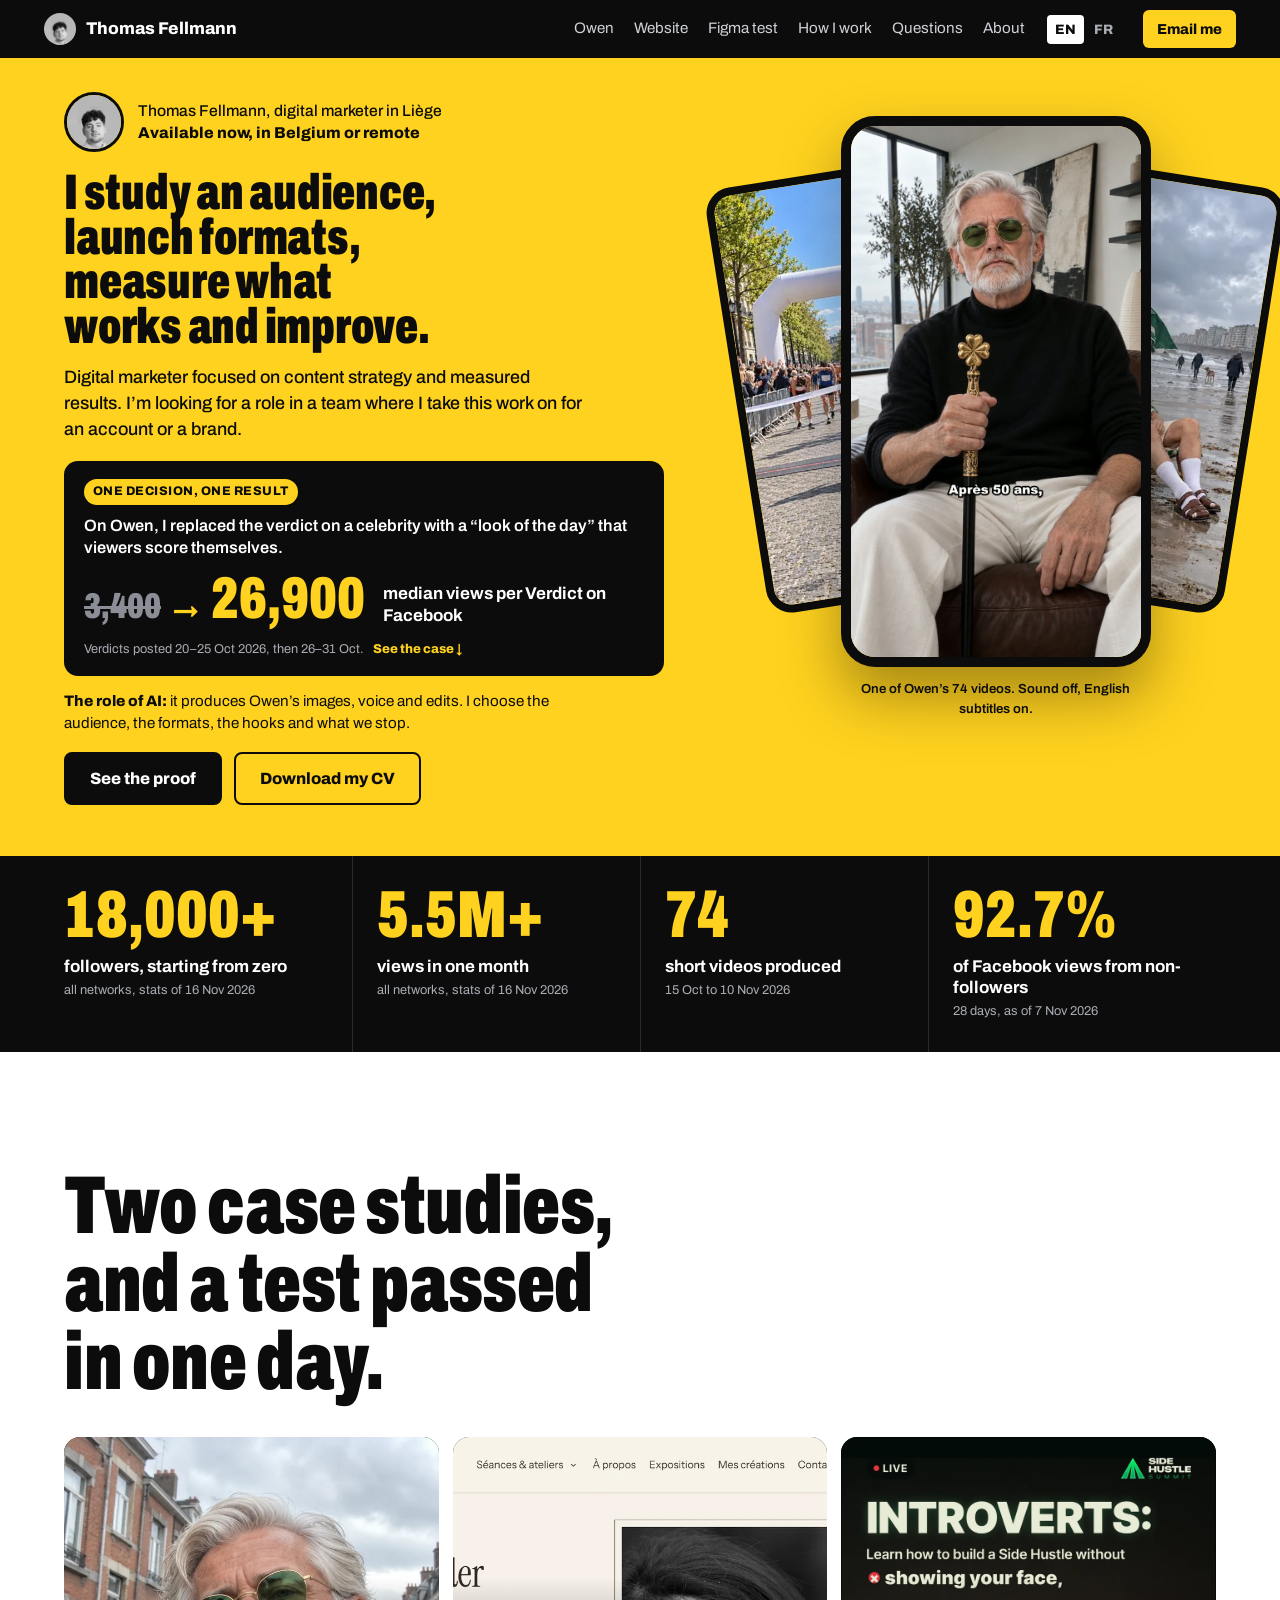
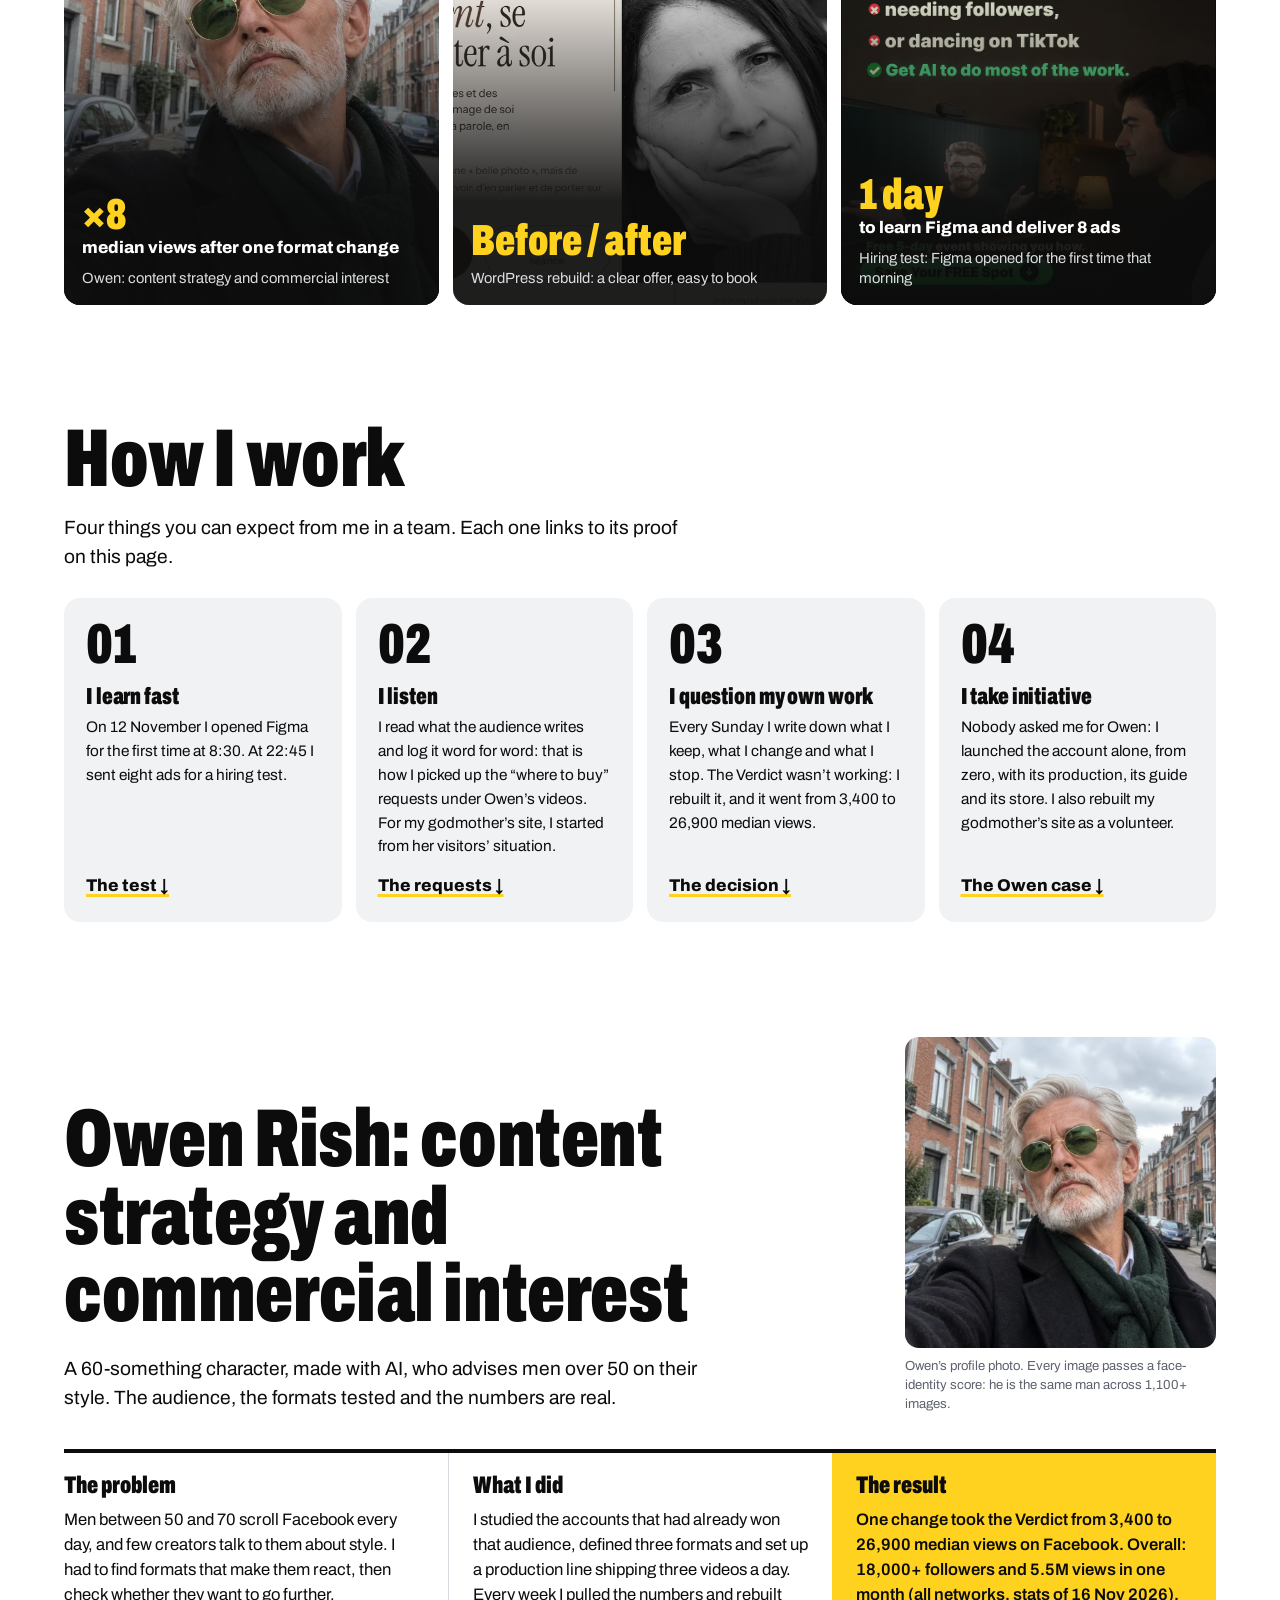
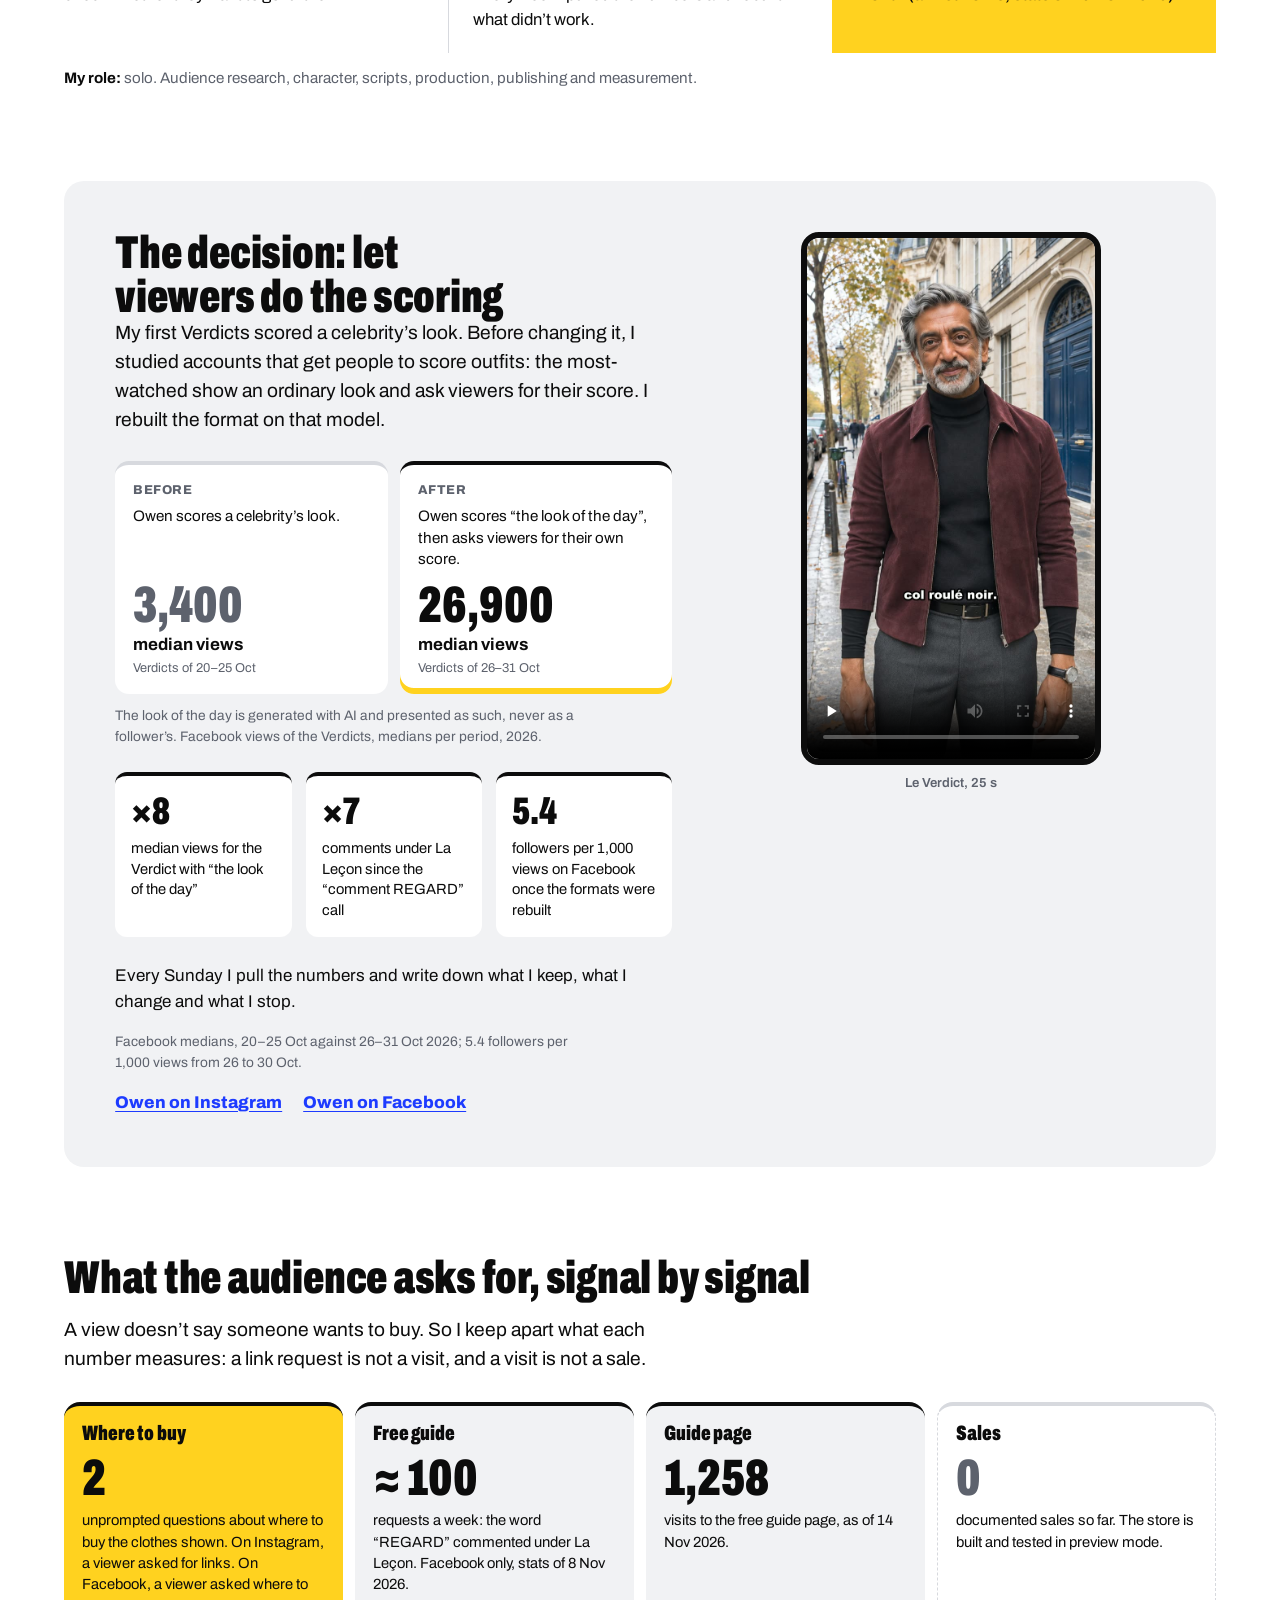
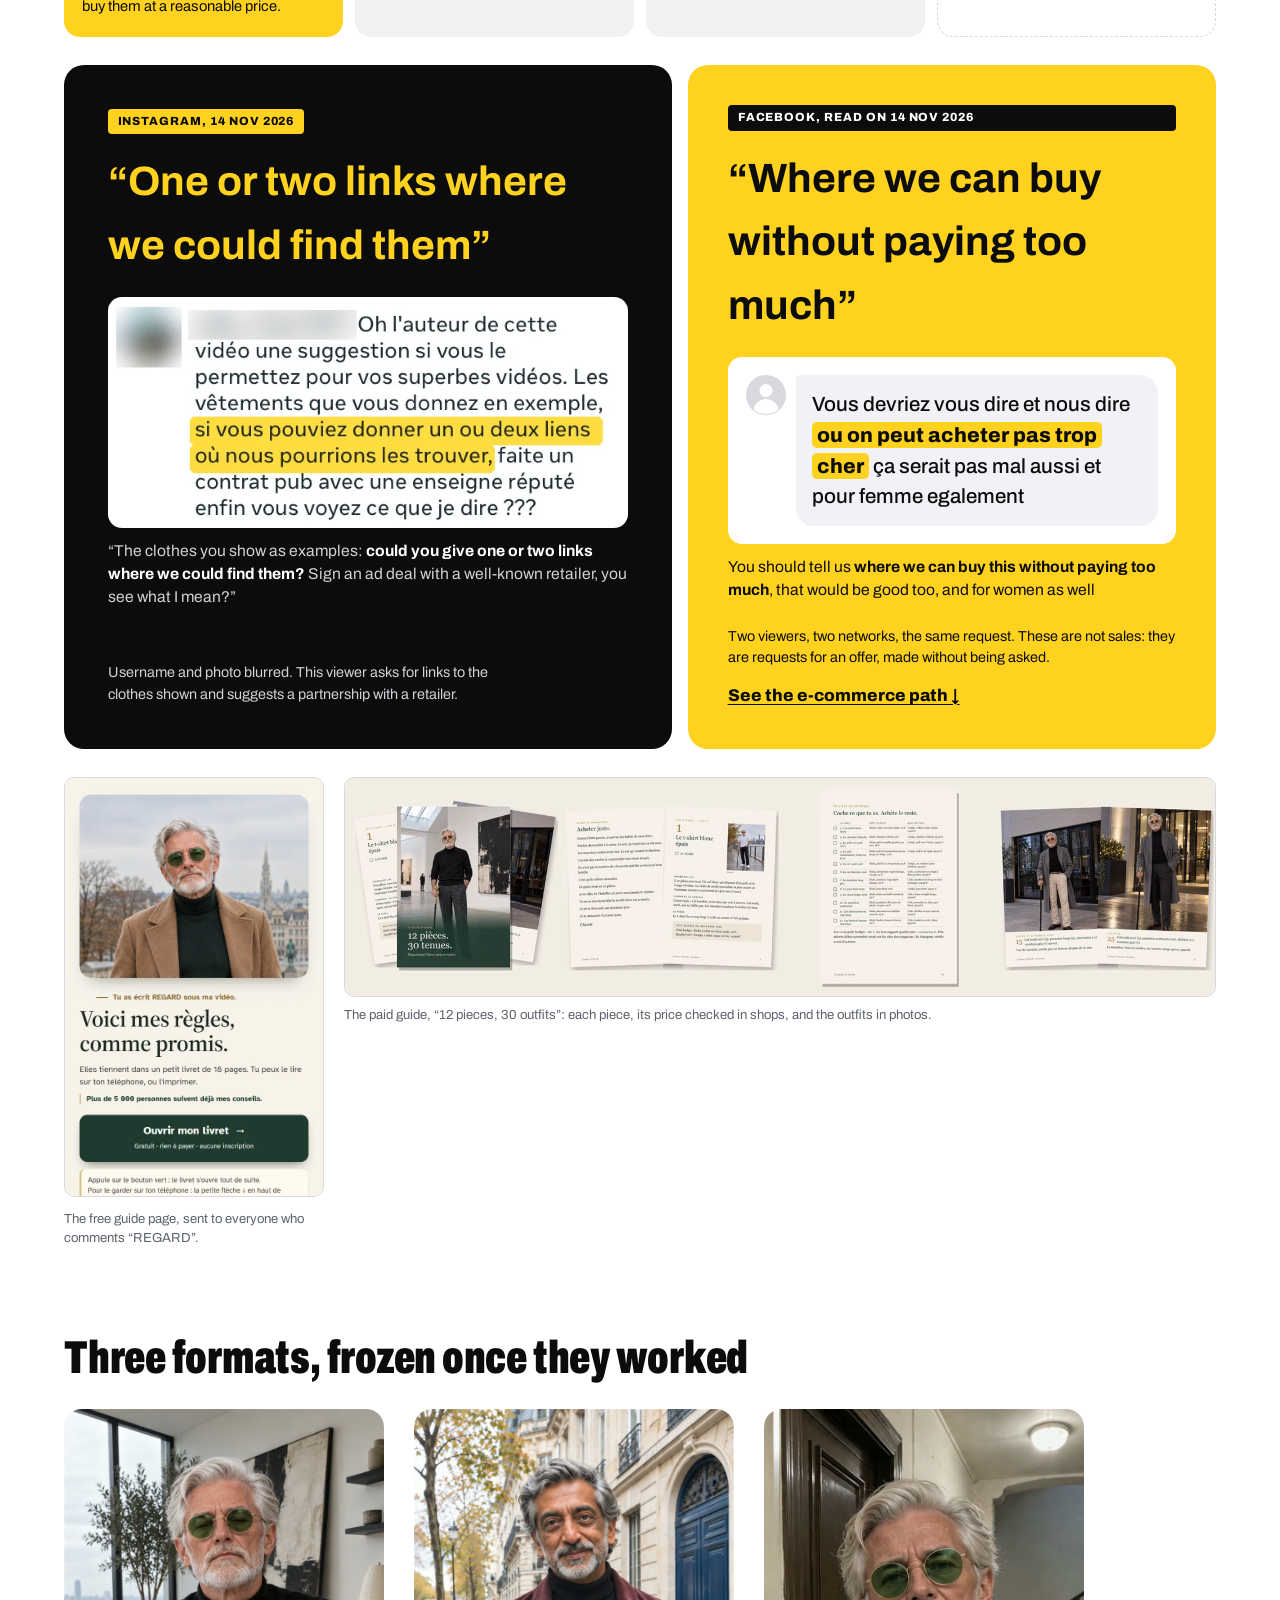
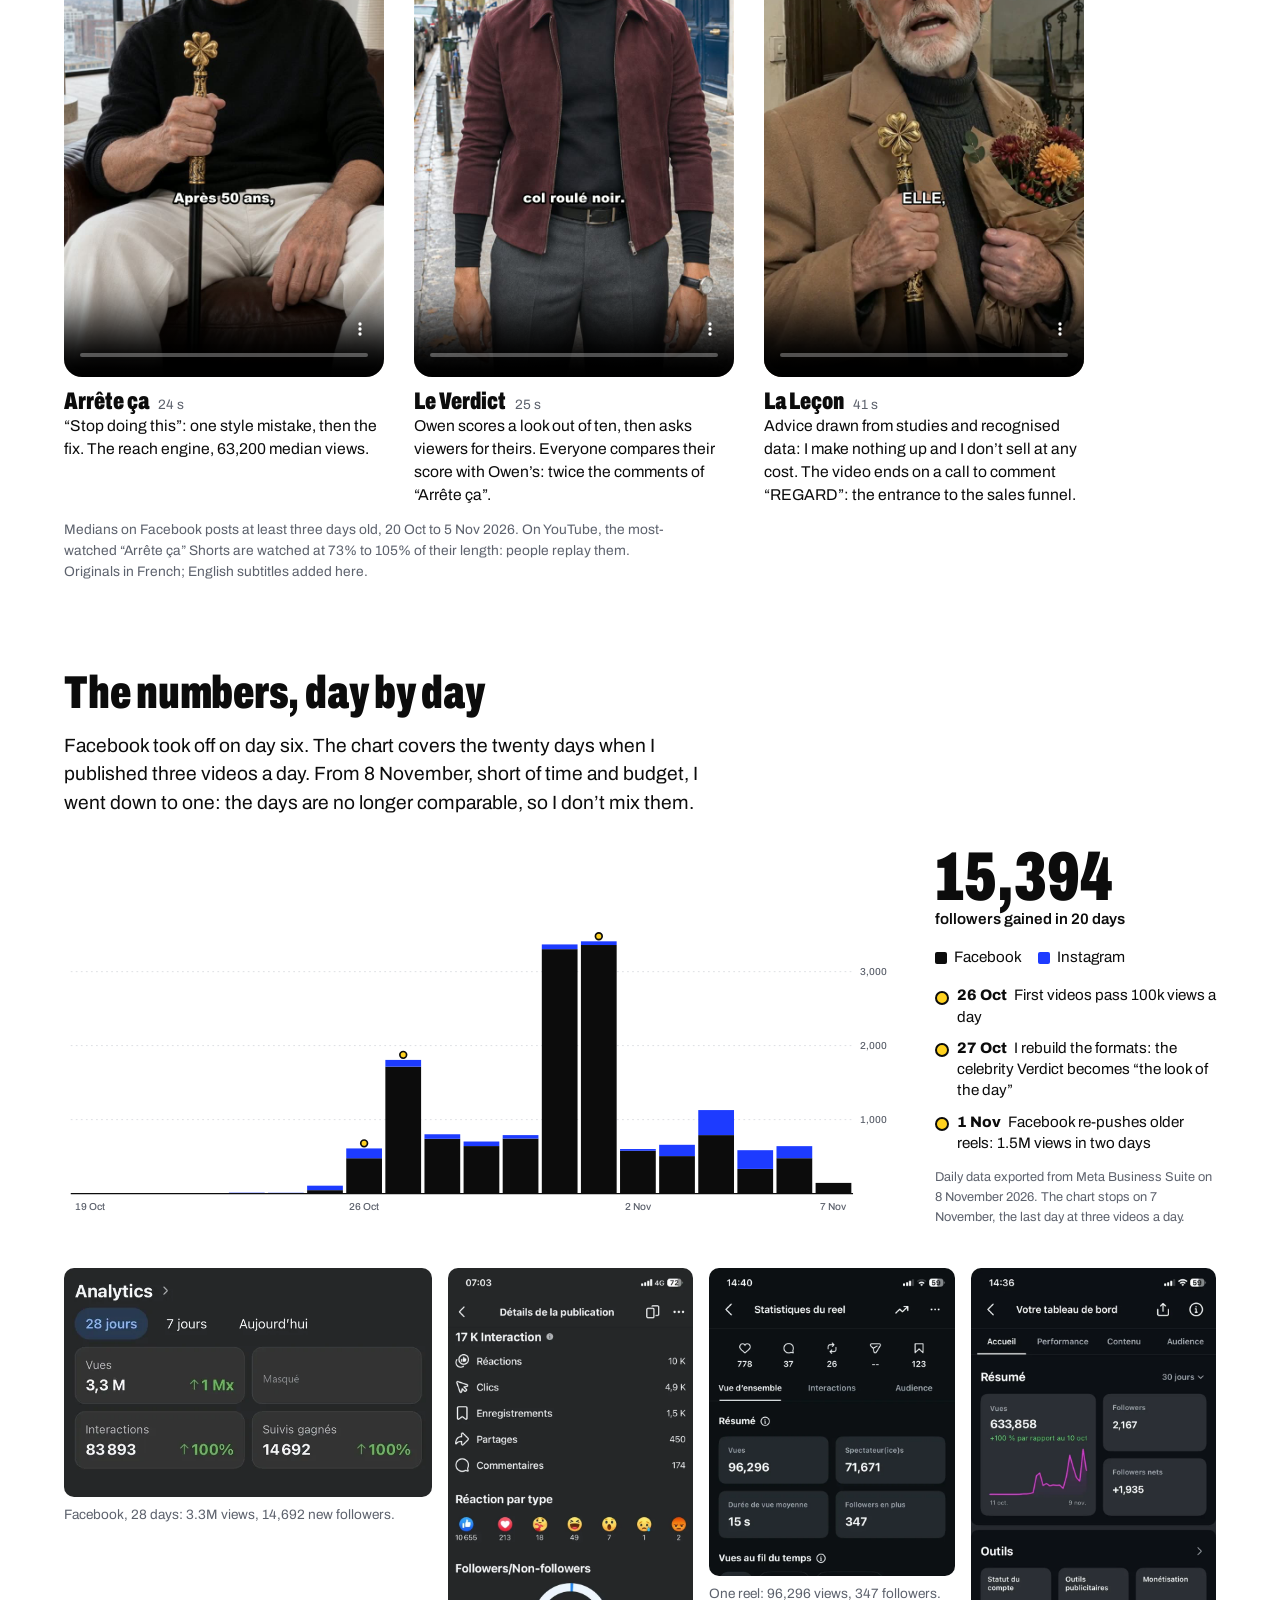
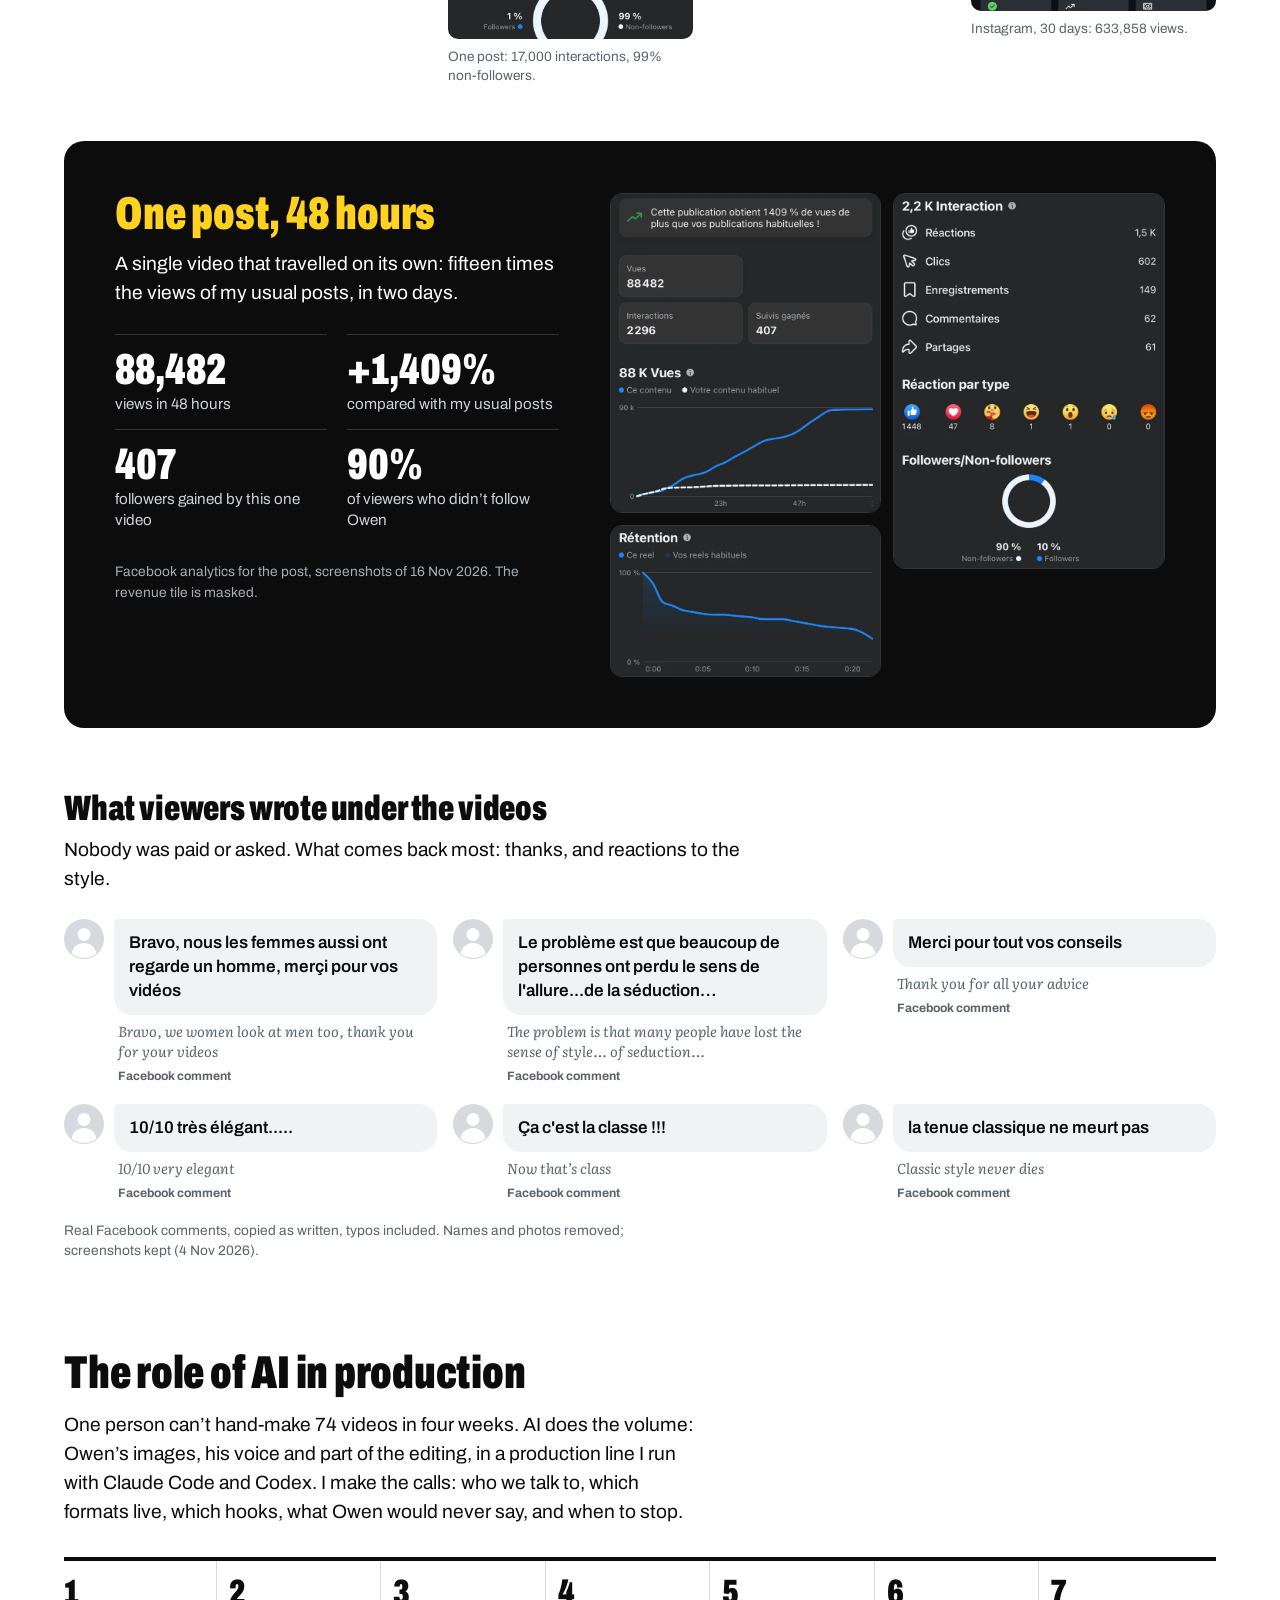
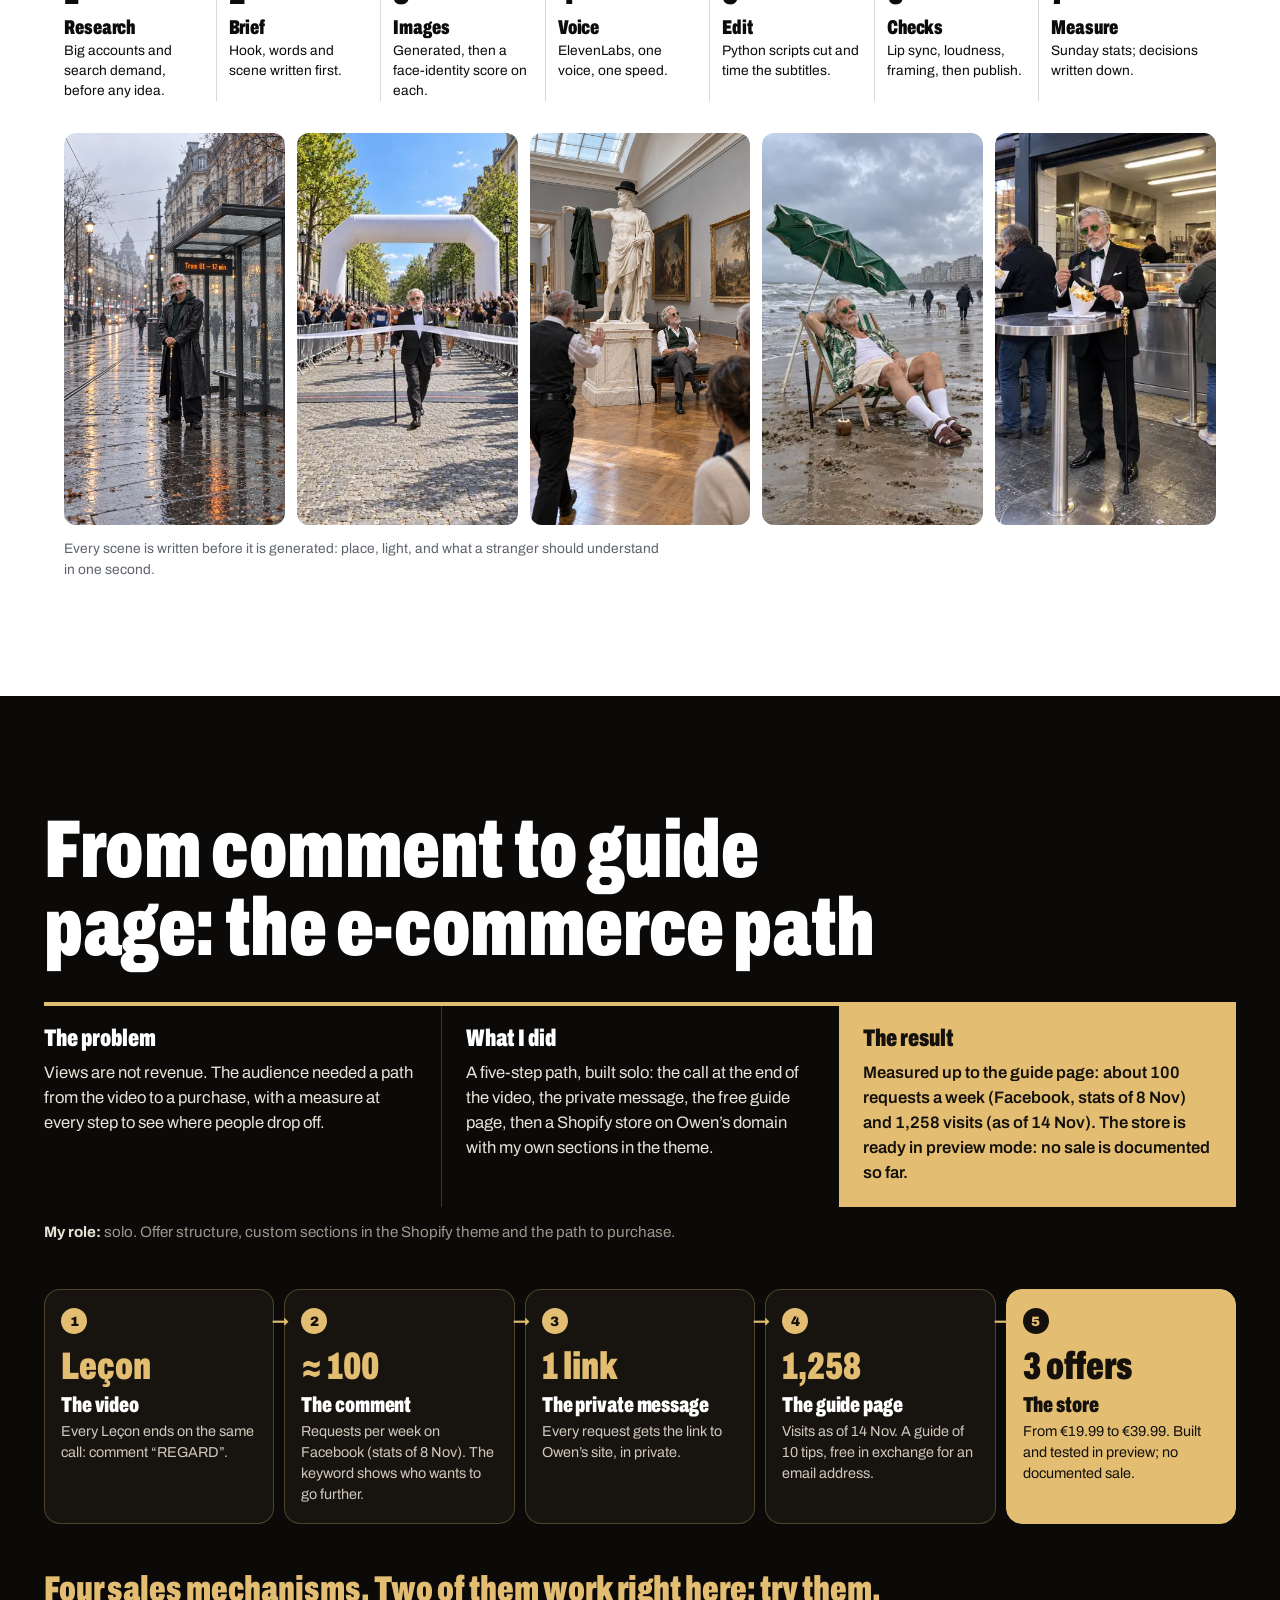
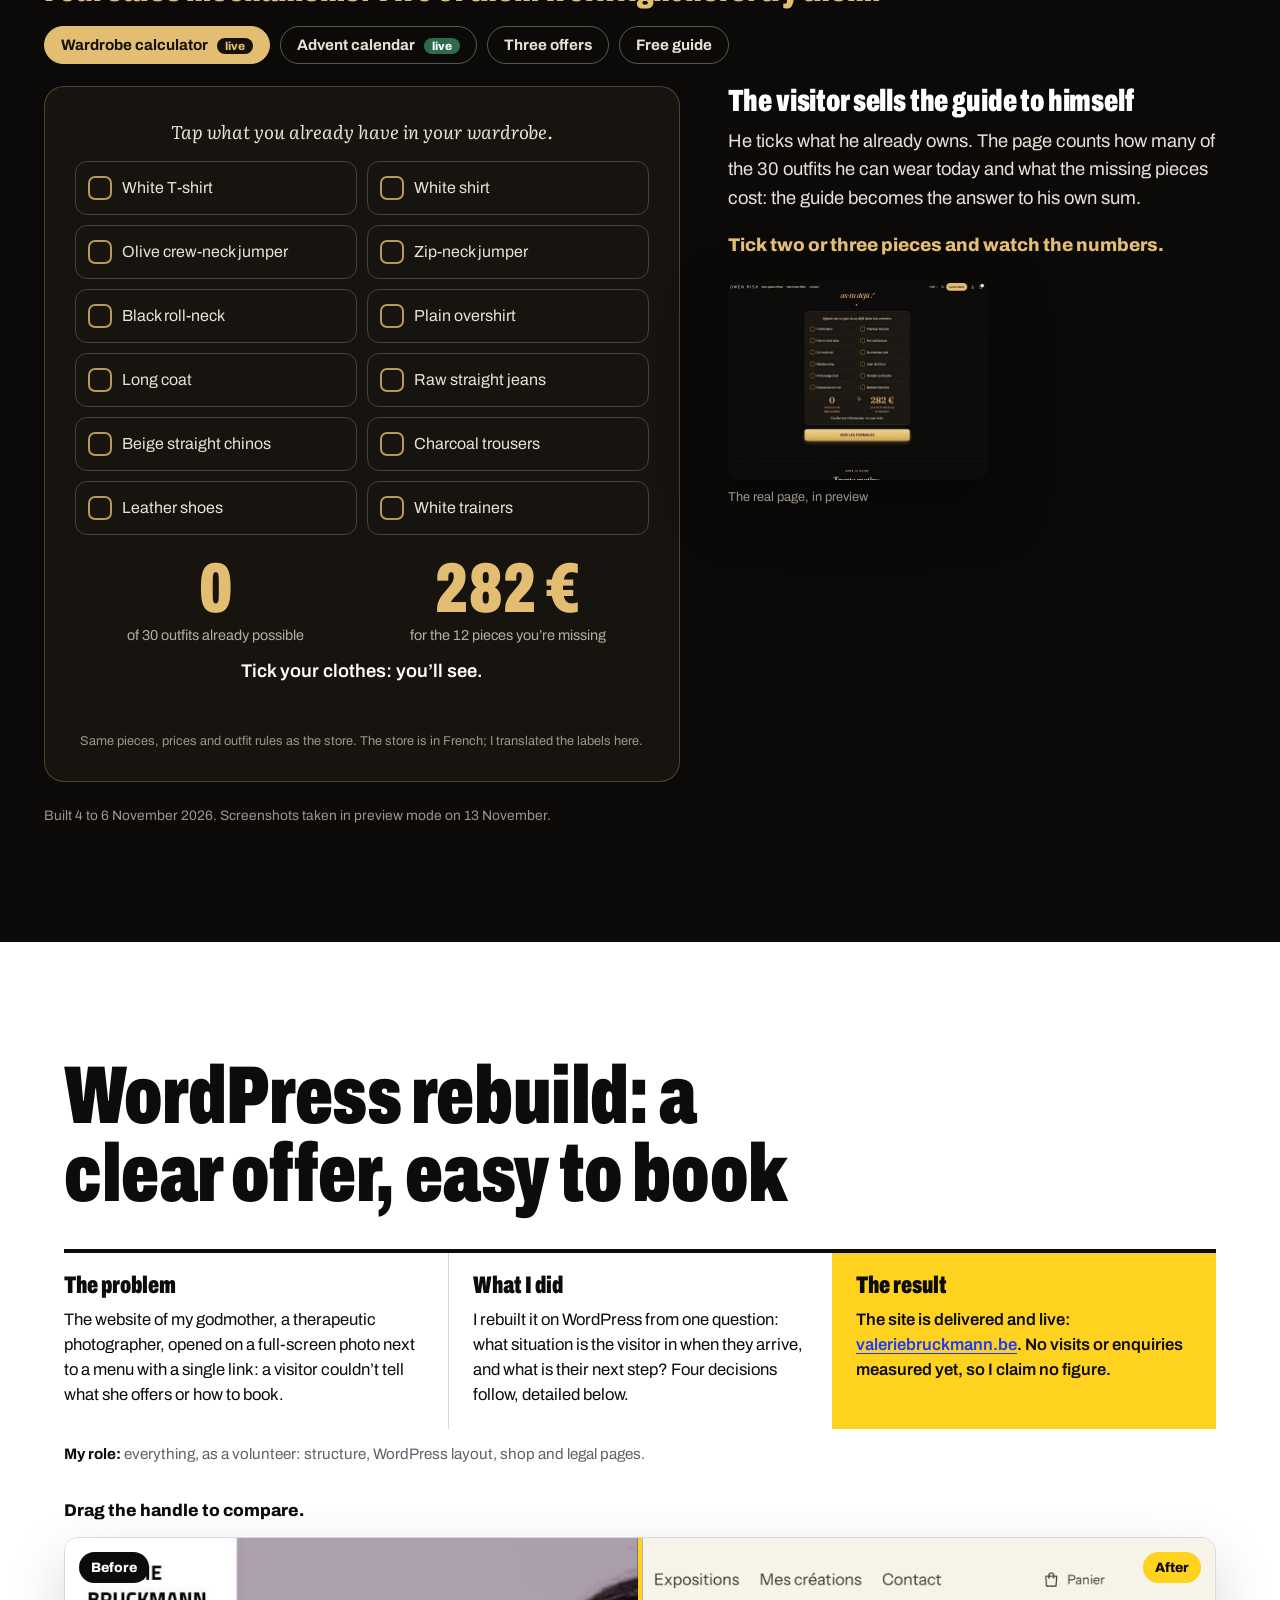
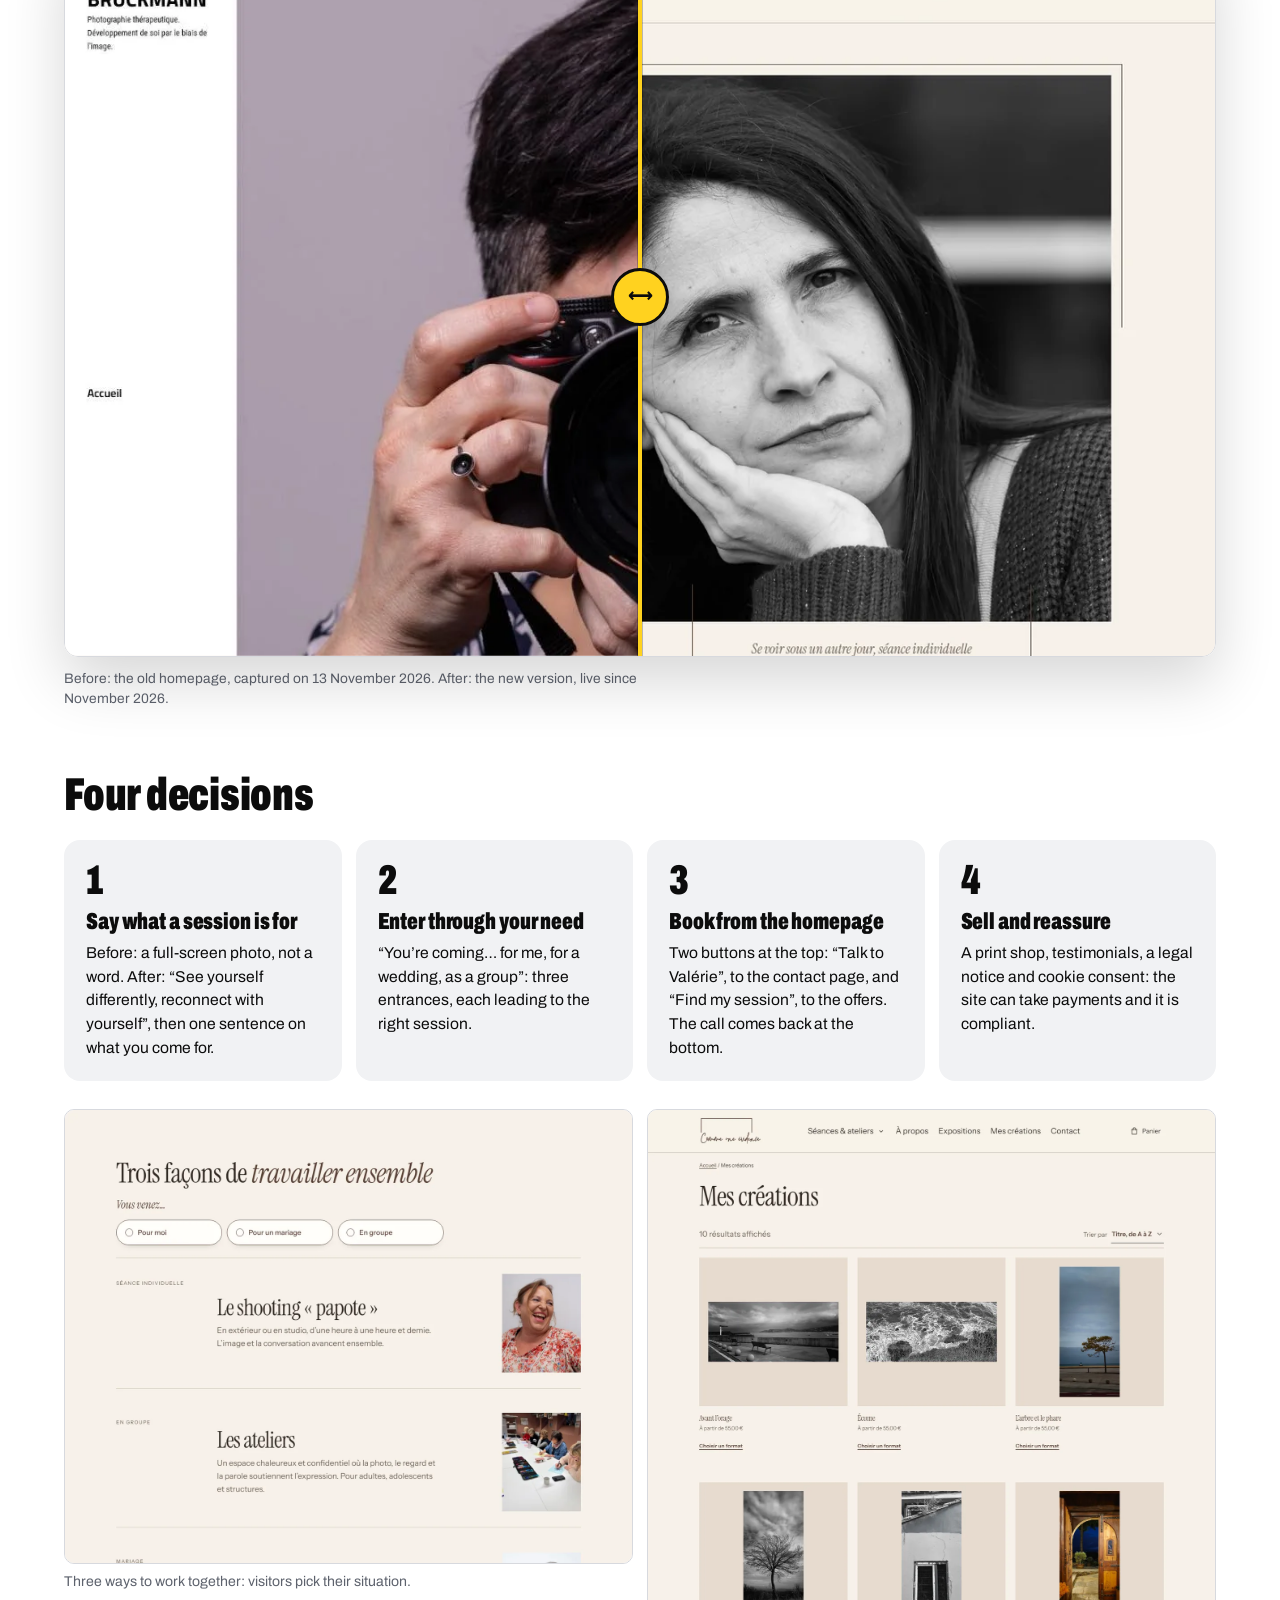
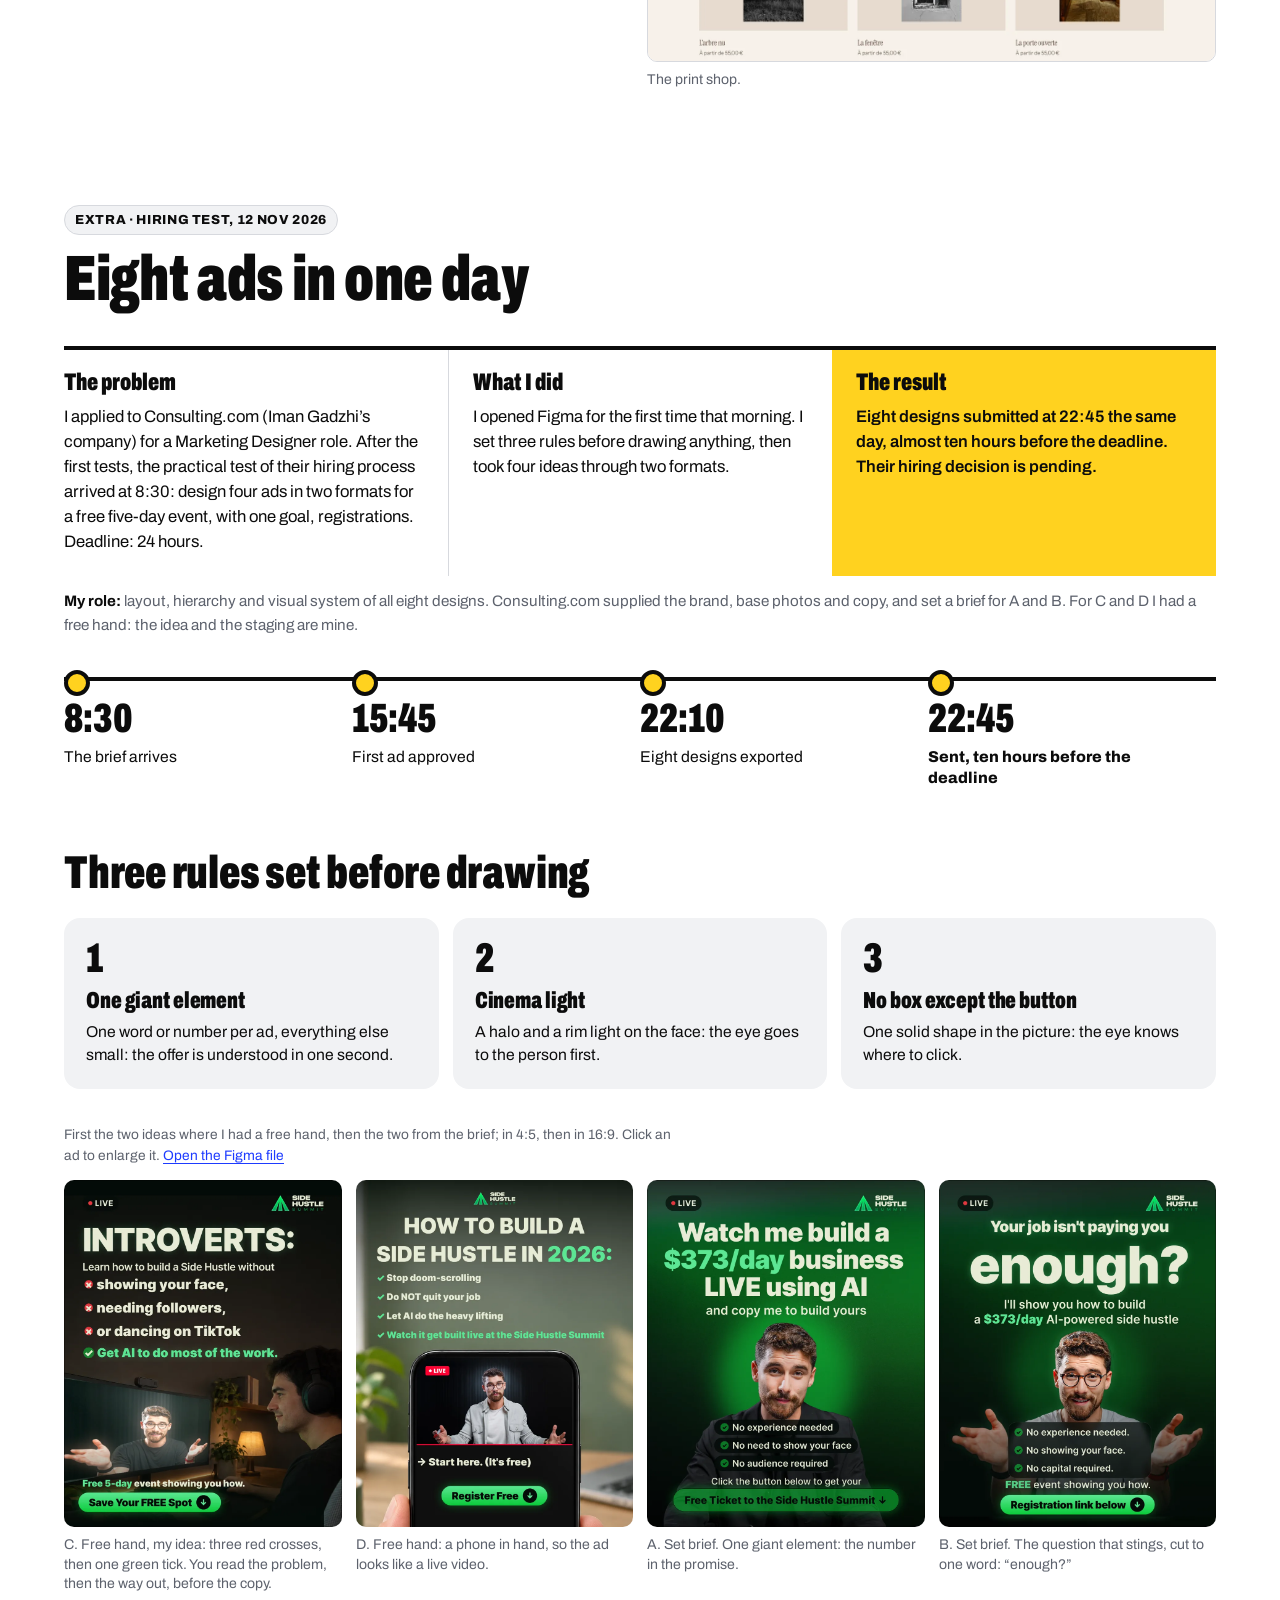
==== commit 8ef3aba5: "V15 : retrait de la Journée médicale, section Ma façon de travailler, titre réaligné Co-Authored-By:" ====
--- a/index.html
+++ b/index.html
@@ -4,13 +4,13 @@
 <meta charset="utf-8">
 <meta name="viewport" content="width=device-width, initial-scale=1">
 <title>Thomas Fellmann, digital marketer: content strategy and measured results</title>
-<meta name="description" content="I study an audience, launch formats, measure what makes it react and improve the content from the results. Three case studies: Owen, CHR Citadelle hospital’s medical day, a WordPress rebuild. Liège, available now.">
+<meta name="description" content="I study an audience, launch formats, measure what makes it react and improve the content from the results. I learn fast and I question my own work. Liège, available now.">
 <link rel="icon" type="image/png" href="favicon.png">
 <link rel="canonical" href="https://moth2love.github.io/thomas-fellmann/">
 <link rel="alternate" hreflang="fr" href="https://moth2love.github.io/thomas-fellmann/fr/">
 <meta property="og:type" content="website">
 <meta property="og:title" content="Thomas Fellmann, digital marketer: content strategy and measured results">
-<meta property="og:description" content="One format rebuilt from the numbers: from 3,400 to 26,900 median views on Facebook. Three case studies, each with the context, my role and the measured result.">
+<meta property="og:description" content="One format rebuilt from the numbers: from 3,400 to 26,900 median views on Facebook. Two case studies, each with the context, my role and the measured result.">
 <meta property="og:url" content="https://moth2love.github.io/thomas-fellmann/">
 <meta property="og:image" content="https://moth2love.github.io/thomas-fellmann/og.png">
 <meta property="og:image:width" content="1200">
@@ -19,14 +19,14 @@
 <link rel="preconnect" href="https://fonts.googleapis.com">
 <link rel="preconnect" href="https://fonts.gstatic.com" crossorigin>
 <link href="https://fonts.googleapis.com/css2?family=Archivo:wdth,wght@62..125,100..900&family=Literata:ital,opsz,wght@1,7..72,400&display=swap" rel="stylesheet">
-<link rel="stylesheet" href="style.css?v=13">
+<link rel="stylesheet" href="style.css?v=14">
 </head>
 <body>
 <a class="skip" href="#work">Skip to the case studies</a>
 
 <header class="bar">
   <a class="brand" href="./"><img src="assets/thomas-rond.webp" width="302" height="302" alt=""><span>Thomas Fellmann</span></a>
-  <nav aria-label="Sections"><a href="#owen">Owen</a><a href="#citadelle">Citadelle</a><a href="#web">Website</a><a href="#ads">Figma test</a><a href="#faq">Questions</a><a href="#about">About</a></nav>
+  <nav aria-label="Sections"><a href="#owen">Owen</a><a href="#web">Website</a><a href="#ads">Figma test</a><a href="#how">How I work</a><a href="#faq">Questions</a><a href="#about">About</a></nav>
   <p class="lang"><a href="./" aria-current="page" lang="en" hreflang="en">EN</a><a href="fr/" lang="fr" hreflang="fr">FR</a></p>
   <a class="bar-cta" href="mailto:thomas.fellmnn@gmail.com?subject=Let%27s%20talk">Email me</a>
   <span class="progress" aria-hidden="true"></span>
@@ -44,7 +44,7 @@
         <span class="dec-unit">median views per Verdict on Facebook</span><small>Verdicts posted 20–25 Oct 2026, then 26–31 Oct. <u>See the case ↓</u></small></a>
       <p class="ai"><b>The role of AI:</b> it produces Owen’s images, voice and edits. I choose the audience, the formats, the hooks and what we stop.</p>
       <div class="cta-row">
-        <a class="btn" href="#work">See the three cases</a>
+        <a class="btn" href="#work">See the proof</a>
         <a class="btn ghost" href="cv/Thomas_Fellmann_CV_EN.pdf" download>Download my CV</a>
       </div>
     </div>
@@ -59,9 +59,14 @@
 </section>
 
 <section id="work" class="work" aria-labelledby="work-title">
-  <h2 id="work-title">Three case studies, three kinds of work.</h2>
-  <div class="tiles"><a class="tile" href="#owen"><img src="assets/owen-portrait.webp" alt="" loading="lazy"><span class="tile-txt"><b>×8</b><i>median views after one format change</i><em>Owen: content strategy and commercial interest</em></span></a><a class="tile plain" href="#citadelle"><span class="tile-txt"><b>400</b><i>participants, four editions</i><em>CHR Citadelle: an event coordinated as a team</em></span></a><a class="tile" href="#web"><img src="assets/cue-after.webp" alt="" loading="lazy"><span class="tile-txt"><b>Before / after</b><em>WordPress rebuild: a clear offer, easy to book</em></span></a></div>
-  <p class="work-more">Also: <a href="#ads">eight ads made in one day for a hiring test</a>.</p>
+  <h2 id="work-title">Two case studies, and a test passed in one day.</h2>
+  <div class="tiles"><a class="tile" href="#owen"><img src="assets/owen-portrait.webp" alt="" loading="lazy"><span class="tile-txt"><b>×8</b><i>median views after one format change</i><em>Owen: content strategy and commercial interest</em></span></a><a class="tile" href="#web"><img src="assets/cue-after.webp" alt="" loading="lazy"><span class="tile-txt"><b>Before / after</b><em>WordPress rebuild: a clear offer, easy to book</em></span></a><a class="tile" href="#ads"><img src="assets/shs-c-4x5.webp" alt="" loading="lazy"><span class="tile-txt"><b>1 day</b><i>to learn Figma and deliver 8 ads</i><em>Hiring test: Figma opened for the first time that morning</em></span></a></div>
+</section>
+
+<section id="how" class="how-sec" aria-labelledby="how-title">
+  <h2 id="how-title">How I work</h2>
+  <p class="lede how-p">Four things you can expect from me in a team. Each one links to its proof on this page.</p>
+  <ul class="how"><li><b>01</b><h3>I learn fast</h3><p>On 12 November I opened Figma for the first time at 8:30. At 22:45 I sent eight ads for a hiring test.</p><a class="more" href="#ads">The test ↓</a></li><li><b>02</b><h3>I listen</h3><p>I read what the audience writes and log it word for word: that is how I picked up the “where to buy” requests under Owen’s videos. For my godmother’s site, I started from her visitors’ situation.</p><a class="more" href="#demande">The requests ↓</a></li><li><b>03</b><h3>I question my own work</h3><p>Every Sunday I write down what I keep, what I change and what I stop. The Verdict wasn’t working: I rebuilt it, and it went from 3,400 to 26,900 median views.</p><a class="more" href="#verdict">The decision ↓</a></li><li><b>04</b><h3>I take initiative</h3><p>Nobody asked me for Owen: I launched the account alone, from zero, with its production, its guide and its store. I also rebuilt my godmother’s site as a volunteer.</p><a class="more" href="#owen">The Owen case ↓</a></li></ul>
 </section>
 
 <section id="owen" class="proj" aria-labelledby="owen-title">
@@ -135,16 +140,6 @@
   </div>
 </section>
 
-<section id="citadelle" class="proj cit" aria-labelledby="cit-title">
-  <h2 id="cit-title">CHR Citadelle: the medical day, coordinated as a team</h2>
-  <p class="lede cit-lede">Four editions of the hospital’s medical day (Journée médicale), from 2021 to 2024, at Val Saint-Lambert. Up to 400 participants.</p>
-  <dl class="fiche"><div><dt>The context</dt><dd>Every year the hospital holds a medical day at Val Saint-Lambert. For it to happen, it has to be promoted, suppliers brought together, orders placed and participants welcomed on the day.</dd></div><div><dt>My part</dt><dd>In the communication department, first as an intern, then as a volunteer and a student worker, I handled promotion on social media, supplier contacts and management, orders and logistics, then the welcome on the day.</dd></div><div class="res"><dt>The scale</dt><dd>Four editions, from 2021 to 2024, up to 400 participants.</dd></div></dl><p class="role"><b>My role:</b> the day is organised by the hospital and its team. My responsibilities are the four tasks below; the rest of the organisation was the team’s.</p>
-  <h3 class="sub-h">What I was responsible for</h3>
-  <ol class="rules four"><li><h4>Promotion</h4><p>Promoting the day on social media.</p></li><li><h4>Suppliers</h4><p>Contacting, following up and managing the event’s suppliers.</p></li><li><h4>Orders and logistics</h4><p>Placing orders and preparing what the day needs.</p></li><li><h4>Welcome on the day</h4><p>Welcoming participants on site.</p></li></ol>
-  <h3 class="sub-h small">In the same department, 2021 to 2024</h3>
-  <ul class="cit-also"><li>Co-produced recruitment videos (employer brand) alongside a video professional, and prevention videos for the general public.</li><li>Took part in the hospital’s change of name and logo.</li><li>Redesigned the internal communication posters in Adobe InDesign and organised events between departments.</li></ul>
-</section>
-
 <section id="web" class="proj web" aria-labelledby="web-title">
   <h2 id="web-title">WordPress rebuild: a clear offer, easy to book</h2>
   <dl class="fiche"><div><dt>The problem</dt><dd>The website of my godmother, a therapeutic photographer, opened on a full-screen photo next to a menu with a single link: a visitor couldn’t tell what she offers or how to book.</dd></div><div><dt>What I did</dt><dd>I rebuilt it on WordPress from one question: what situation is the visitor in when they arrive, and what is their next step? Four decisions follow, detailed below.</dd></div><div class="res"><dt>The result</dt><dd>The site is delivered and live: <a href="https://valeriebruckmann.be/" target="_blank" rel="noopener">valeriebruckmann.be</a>. No visits or enquiries measured yet, so I claim no figure.</dd></div></dl><p class="role"><b>My role:</b> everything, as a volunteer: structure, WordPress layout, shop and legal pages.</p>
@@ -178,7 +173,7 @@
 
 <section id="faq" class="faq" aria-labelledby="faq-title">
   <h2 id="faq-title">The questions you’re asking yourself</h2>
-  <div class="faq-list"><details open><summary>Does a character made with AI count?</summary><p>The character is generated; the viewers are not. Note that a view is not a person: on Facebook, the 3.3M views of the 28 days to 7 Nov 2026 came from 1.23M viewers, and 92.7% of those views came from accounts that didn’t follow Owen. What produced that result: audience research, formats, hooks and consistency.</p></details><details><summary>What sets you apart from another junior?</summary><p>I’m not showing school exercises: I’m showing a real audience, measured every week, and decisions made from those measures. When a format doesn’t work, I rebuild it: the Verdict went from 3,400 to 26,900 median views on Facebook.</p></details><details><summary>How much money did it make?</summary><p>No sale is documented so far: the store is built and tested in preview mode. What I can show are signals of interest, each for what it measures: about 100 free-guide requests a week (Facebook, stats of 8 Nov), 1,258 visits to its page (as of 14 Nov) and two viewers asking, unprompted, where to buy the clothes.</p></details><details><summary>Why look for a job if the project works?</summary><p>Because the work I’m after happens in a team, for a brand that already has products and customers: with people in acquisition, design and sales. Owen shows the method I apply on my own; I want to apply it at a larger scale.</p></details><details><summary>What can you do without AI?</summary><p>AI does the volume, not the choices. Deciding who to talk to, which hook to keep and what to stop is my job. Before Owen I coordinated suppliers and logistics for CHR Citadelle’s medical day (up to 400 participants), sold in English every day in Malta and ran communities of 10,000 to 40,000 members.</p></details><details><summary>What company experience do you have?</summary><p>CHR Citadelle hospital from 2021 to 2024 (internship, volunteering, then student job), a marketing internship at Télévie, a sales internship at Celio in Malta, and freelance work from 2021 to 2025, for 150+ clients. I haven’t held a full-time marketing job yet: that is what I’m looking for.</p></details><details><summary>When, where, what contract?</summary><p>Now. In Liège, elsewhere in Belgium, or remote. Fixed-term, temp or permanent. French native, English B2.</p></details></div>
+  <div class="faq-list"><details open><summary>Does a character made with AI count?</summary><p>The character is generated; the viewers are not. Note that a view is not a person: on Facebook, the 3.3M views of the 28 days to 7 Nov 2026 came from 1.23M viewers, and 92.7% of those views came from accounts that didn’t follow Owen. What produced that result: audience research, formats, hooks and consistency.</p></details><details><summary>What sets you apart from another junior?</summary><p>I’m not showing school exercises: I’m showing a real audience, measured every week, and decisions made from those measures. When a format doesn’t work, I rebuild it: the Verdict went from 3,400 to 26,900 median views on Facebook.</p></details><details><summary>How much money did it make?</summary><p>No sale is documented so far: the store is built and tested in preview mode. What I can show are signals of interest, each for what it measures: about 100 free-guide requests a week (Facebook, stats of 8 Nov), 1,258 visits to its page (as of 14 Nov) and two viewers asking, unprompted, where to buy the clothes.</p></details><details><summary>Why look for a job if the project works?</summary><p>Because the work I’m after happens in a team, for a brand that already has products and customers: with people in acquisition, design and sales. Owen shows the method I apply on my own; I want to apply it at a larger scale.</p></details><details><summary>What can you do without AI?</summary><p>AI does the volume, not the choices. Deciding who to talk to, which hook to keep and what to stop is my job. Before Owen I sold in English every day during an internship in Malta and ran online communities of 10,000 to 40,000 members.</p></details><details><summary>What company experience do you have?</summary><p>A marketing internship at Télévie (CHU de Liège), a sales internship at Celio in Malta, volunteering in the communication department of CHR Citadelle hospital, and freelance work from 2021 to 2025, for 150+ clients. I haven’t held a full-time marketing job yet: that is what I’m looking for.</p></details><details><summary>When, where, what contract?</summary><p>Now. In Liège, elsewhere in Belgium, or remote. Fixed-term, temp or permanent. French native, English B2.</p></details></div>
 </section>
 
 <section id="about" class="about" aria-labelledby="about-title">
@@ -186,14 +181,11 @@
     <img class="about-photo" src="assets/thomas.webp" width="340" height="390" alt="Portrait of Thomas Fellmann" loading="lazy">
     <div class="about-copy">
       <h2 id="about-title">Five years of learning by doing</h2>
-      <p>I work by building, measuring and fixing. Before Owen I ran online communities of 10,000 to 40,000 members, built YouTube channels for a US audience and sold several of them, coordinated a hospital medical day for up to 400 participants, and sold in English every day during an internship in Malta.</p><p>Alongside all that, I waited tables in a banquet hall for nine years and finished my marketing degree at HELMo in 2026. Owen was the first time I put all of it into one project.</p>
-      <ul class="path"><li><b>2026</b>Owen Rish: 18,000+ followers and 5.5M views in one month, solo</li><li><b>2026</b>Bachelor in Marketing, HELMo, Liège</li><li><b>2021–2025</b>Freelance, 150+ clients through ComeUp: social media, video, online communities, Shopify</li><li><b>2021–2024</b>CHR Citadelle, Liège: medical day (4 editions, up to 400 participants), recruitment and prevention videos, rebranding</li><li><b>2024</b>Marketing internship, Télévie at CHU de Liège: 24h Vélo sponsorship</li><li><b>2023</b>Sales internship, Celio, Sliema, Malta, in English</li><li><b>2017–2026</b>Banquet waiter, Clos les Bruyères: a student job held for nine years</li></ul>
+      <p>I work by building, measuring and fixing. Before Owen I ran online communities of 10,000 to 40,000 members, built YouTube channels for a US audience and sold several of them, and sold in English every day during an internship in Malta.</p><p>Alongside all that, I waited tables in a banquet hall for nine years and finished my marketing degree at HELMo in 2026. Owen was the first time I put all of it into one project.</p>
+      <ul class="path"><li><b>2026</b>Owen Rish: 18,000+ followers and 5.5M views in one month, solo</li><li><b>2026</b>Bachelor in Marketing, HELMo, Liège</li><li><b>2021–2025</b>Freelance, 150+ clients through ComeUp: social media, video, online communities, Shopify</li><li><b>2022</b>Volunteer in the communication department, CHR Citadelle, Liège: internal posters</li><li><b>2024</b>Marketing internship, Télévie at CHU de Liège: 24h Vélo sponsorship</li><li><b>2023</b>Sales internship, Celio, Sliema, Malta, in English</li><li><b>2017–2026</b>Banquet waiter, Clos les Bruyères: a student job held for nine years</li></ul>
       <p class="note">French native, English B2, basic Dutch.</p>
     </div>
   </div>
-  <h3 class="how-h">The work I can take on</h3>
-  <p class="lede how-p">I’m looking for a role in a marketing team where I look after the content strategy of an account or a brand: understanding the audience, producing and testing formats, pulling the numbers every week and proposing what to change. With colleagues in acquisition, design or e-commerce.</p>
-  <ul class="how"><li><b>01</b><h3>Study an audience</h3><p>Read the accounts that already work and what the audience asks for, before writing a line.</p></li><li><b>02</b><h3>Launch and test formats</h3><p>Three formats defined for Owen, produced at three videos a day, frozen once validated.</p></li><li><b>03</b><h3>Measure and decide</h3><p>A weekly report and a written decision: keep, change or stop.</p></li><li><b>04</b><h3>Coordinate</h3><p>Suppliers, orders and welcome for a day of up to 400 participants.</p></li></ul>
 </section>
 
 <section class="final" aria-labelledby="final-title">
@@ -209,6 +201,6 @@
 <dialog id="lightbox" aria-label="Image"><button type="button" class="lb-close">Close</button><img alt=""></dialog>
 
 <footer class="foot"><p>Every number on this page carries its date and its source. Updated November 2026.</p></footer>
-<script src="site.js?v=13" defer></script>
+<script src="site.js?v=14" defer></script>
 </body>
 </html>
--- a/style.css
+++ b/style.css
@@ -322,7 +322,15 @@
 .hero-inner { align-items: start; padding-top: clamp(22px, 2.6vw, 36px); }
 .hero .fan { margin-top: 24px; }
 .who { margin-bottom: 18px; }
-.hero h1 { font-size: clamp(2.6rem, 4.3vw, 4.1rem); max-width: 21ch; }
+.hero h1 { font-size: clamp(2.4rem, 3.9vw, 3.8rem); max-width: 19ch; }
+.hero-copy { position: relative; z-index: 2; min-width: 0; }
+.fan-l { left: -34%; }
+.fan-r { right: -34%; }
+.how-sec { max-width: var(--wrap); margin: 0 auto; padding: var(--pad) var(--g) 0; }
+.how-sec .how { grid-template-columns: repeat(4, minmax(0, 1fr)); }
+.how li { display: flex; flex-direction: column; }
+.how li p { flex: 1; }
+.how .more { margin-top: 14px; font-weight: 800; color: var(--ink); text-decoration-color: var(--y); text-decoration-thickness: 3px; }
 .sub { max-width: 52ch; margin-top: 16px; font-size: clamp(1.05rem, 1.4vw, 1.2rem); }
 .decision { display: grid; grid-template-columns: auto 1fr; column-gap: 18px; align-items: end; margin-top: 18px; max-width: 600px; padding: 18px 20px 16px; background: var(--ink); color: #fff; border-radius: 14px; text-decoration: none; }
 .decision .tag { grid-column: 1 / -1; justify-self: start; background: var(--y); color: var(--ink); font-weight: 800; font-size: .78rem; text-transform: uppercase; letter-spacing: .04em; padding: 3px 9px; border-radius: 999px; }
@@ -499,3 +507,6 @@
 /* Message shown when an email button is clicked (the address is copied as well) */
 .toast { position: fixed; left: 50%; bottom: 22px; transform: translate(-50%, 20px); z-index: 60; margin: 0; max-width: min(92vw, 560px); padding: 14px 18px; border-radius: 8px; background: #0b0b0b; color: #fff; font-weight: 700; font-size: .98rem; line-height: 1.35; text-align: center; box-shadow: 0 8px 30px rgba(0,0,0,.35); opacity: 0; pointer-events: none; transition: opacity .2s, transform .2s; overflow-wrap: anywhere; }
 .toast.on { opacity: 1; transform: translate(-50%, 0); }
+
+@media (max-width: 1080px) { .how-sec .how { grid-template-columns: repeat(2, minmax(0, 1fr)); } }
+@media (max-width: 640px) { .how-sec .how { grid-template-columns: 1fr; } }
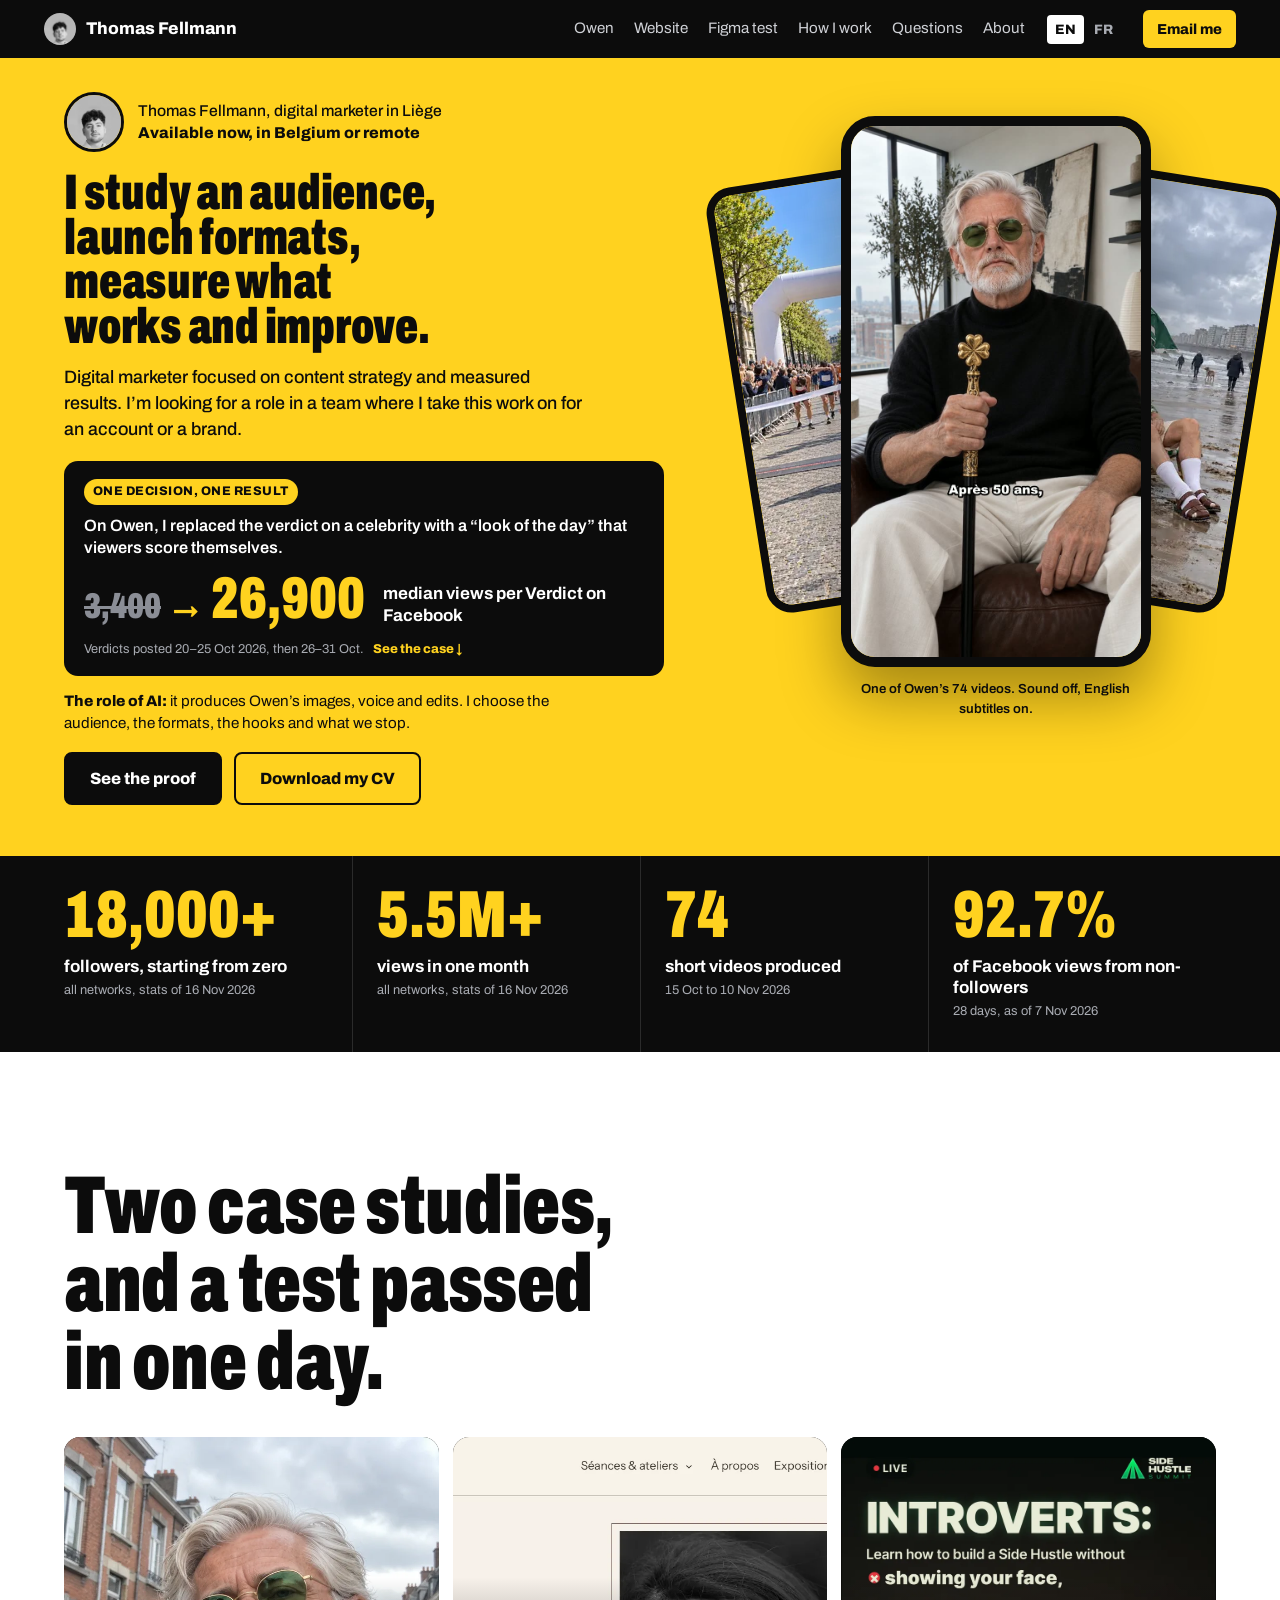
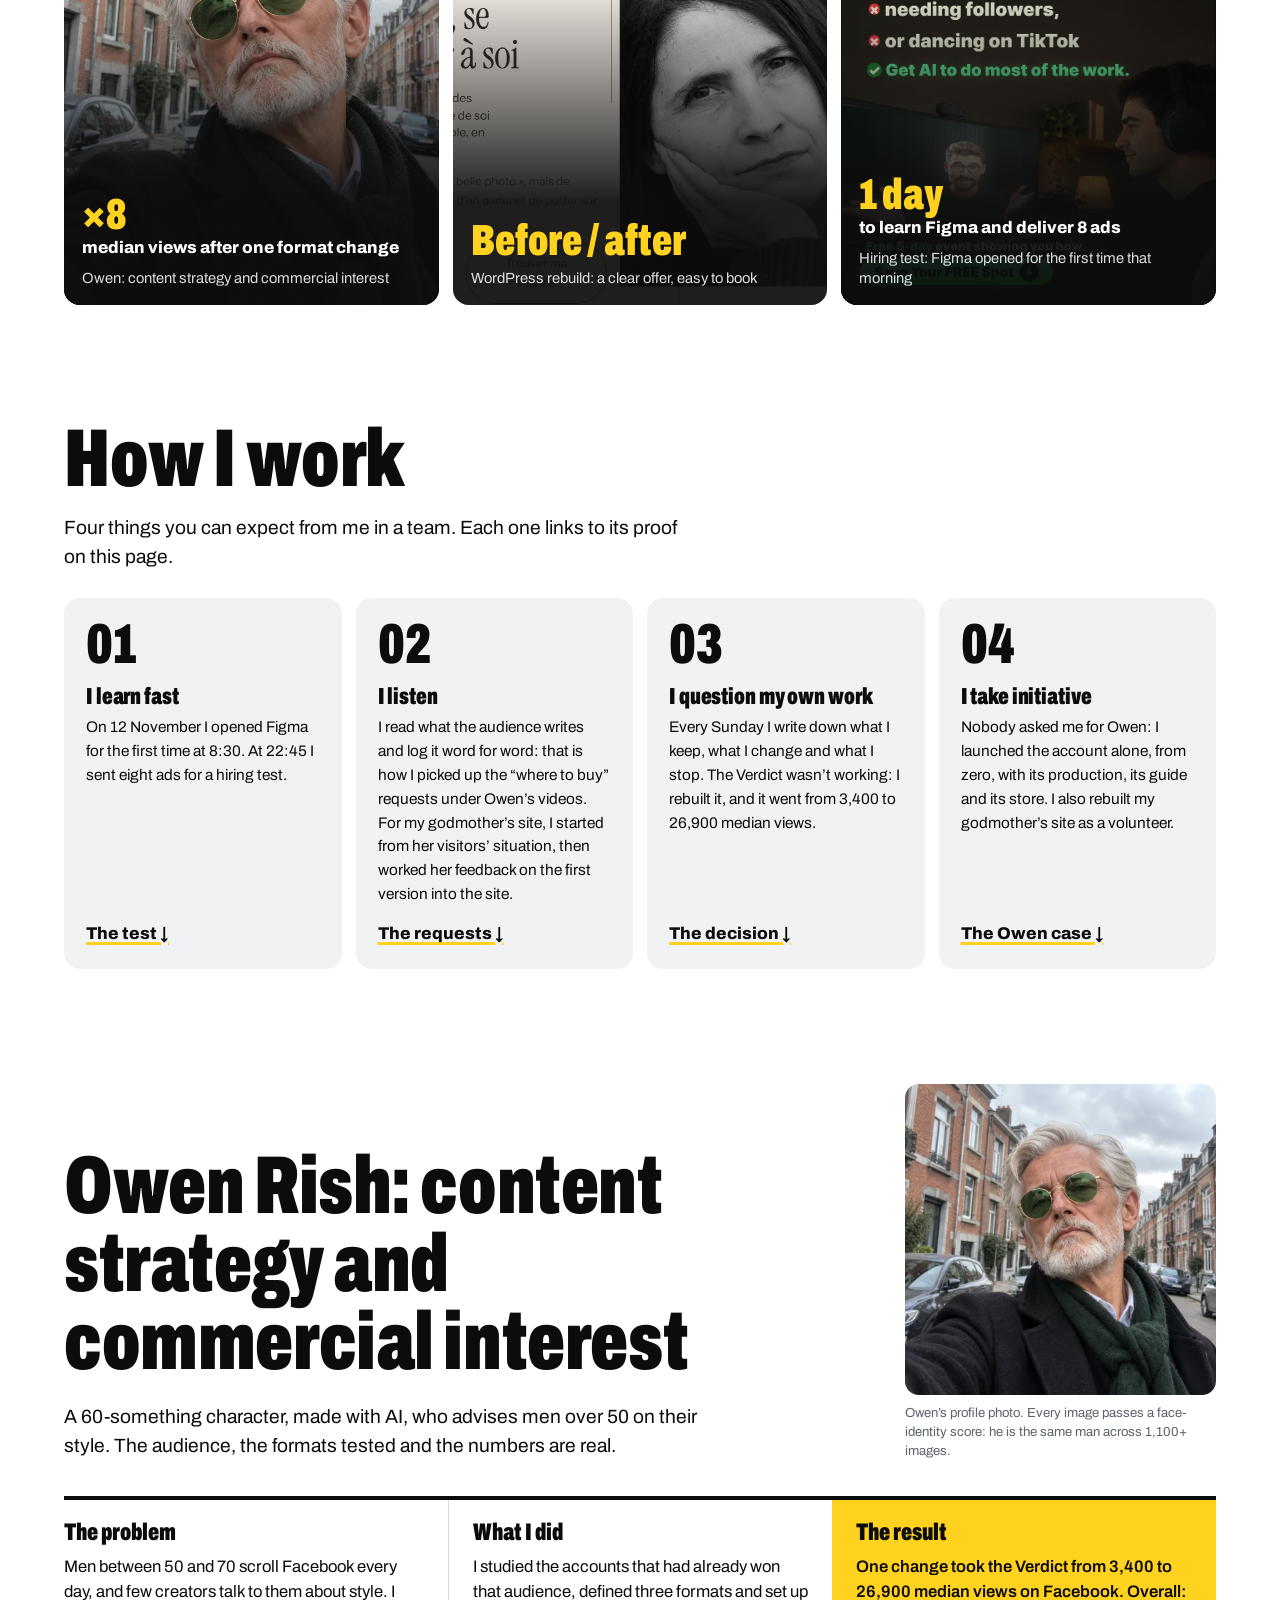
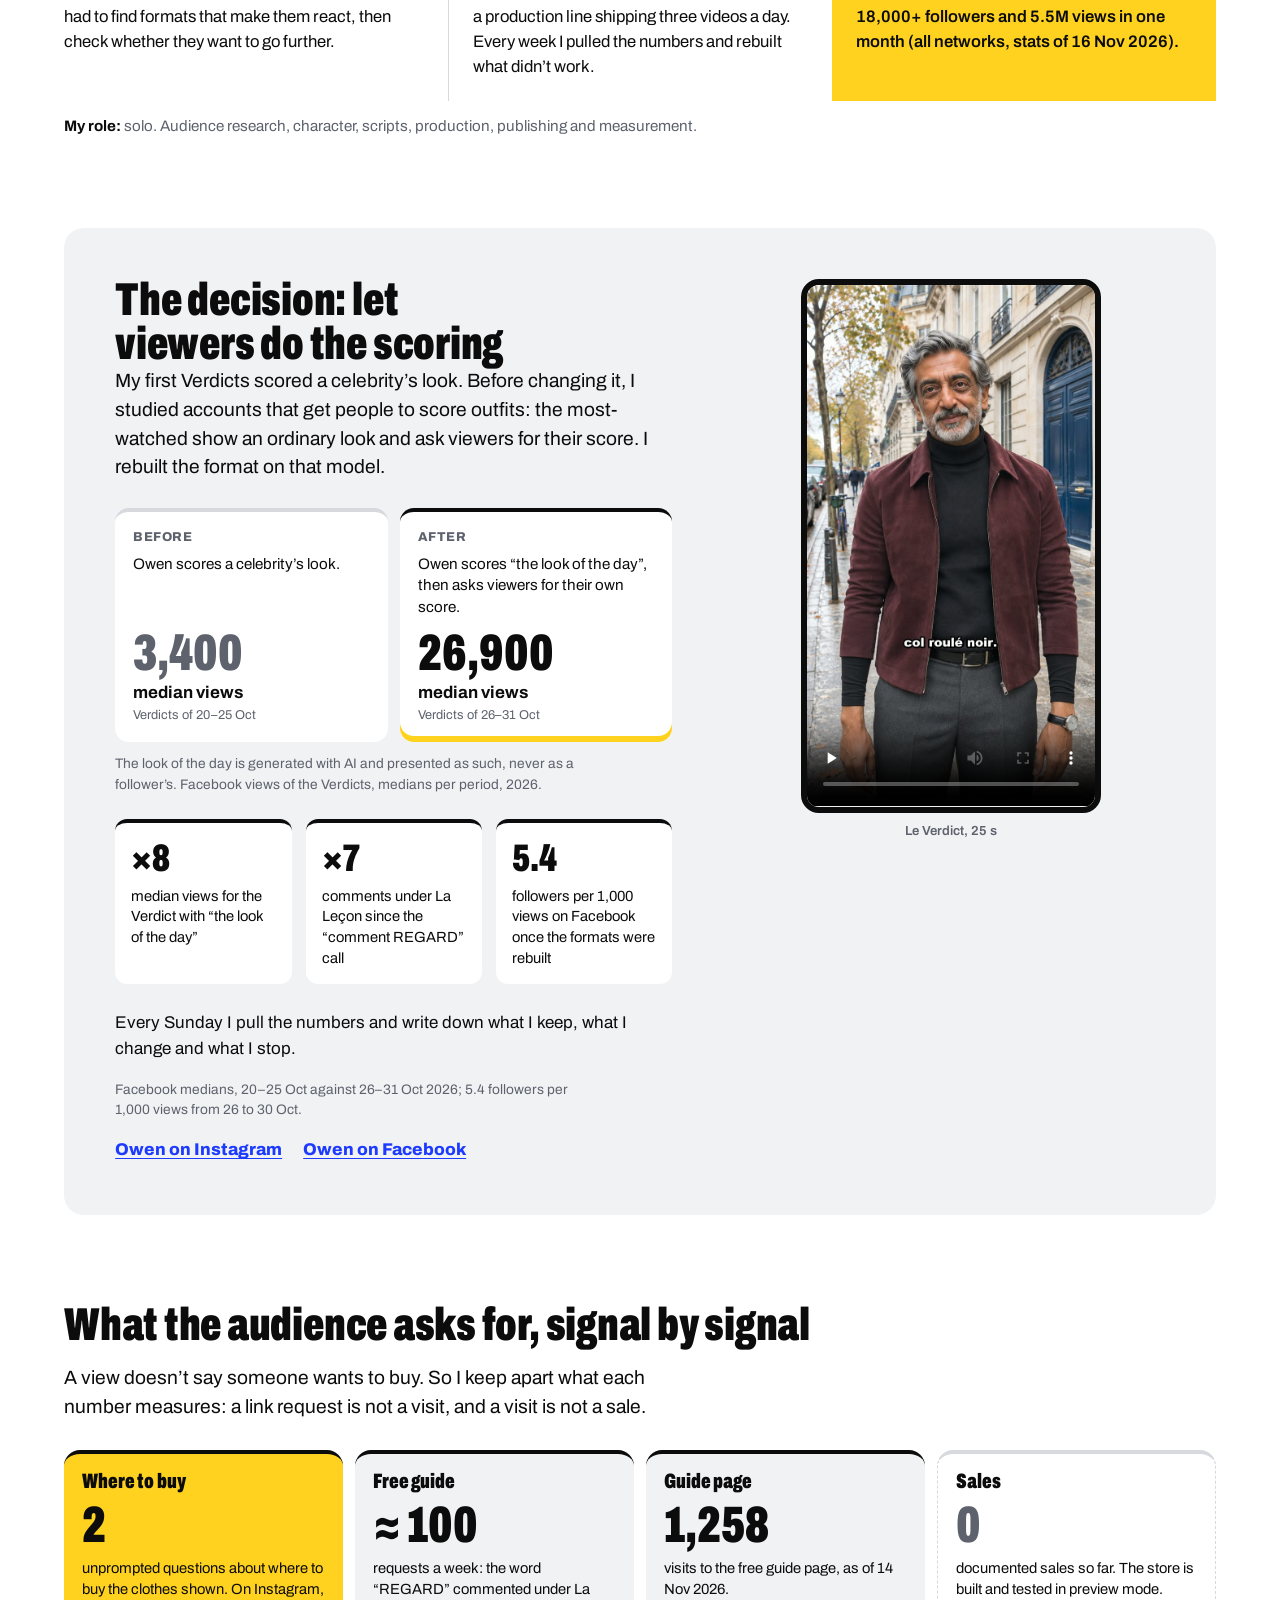
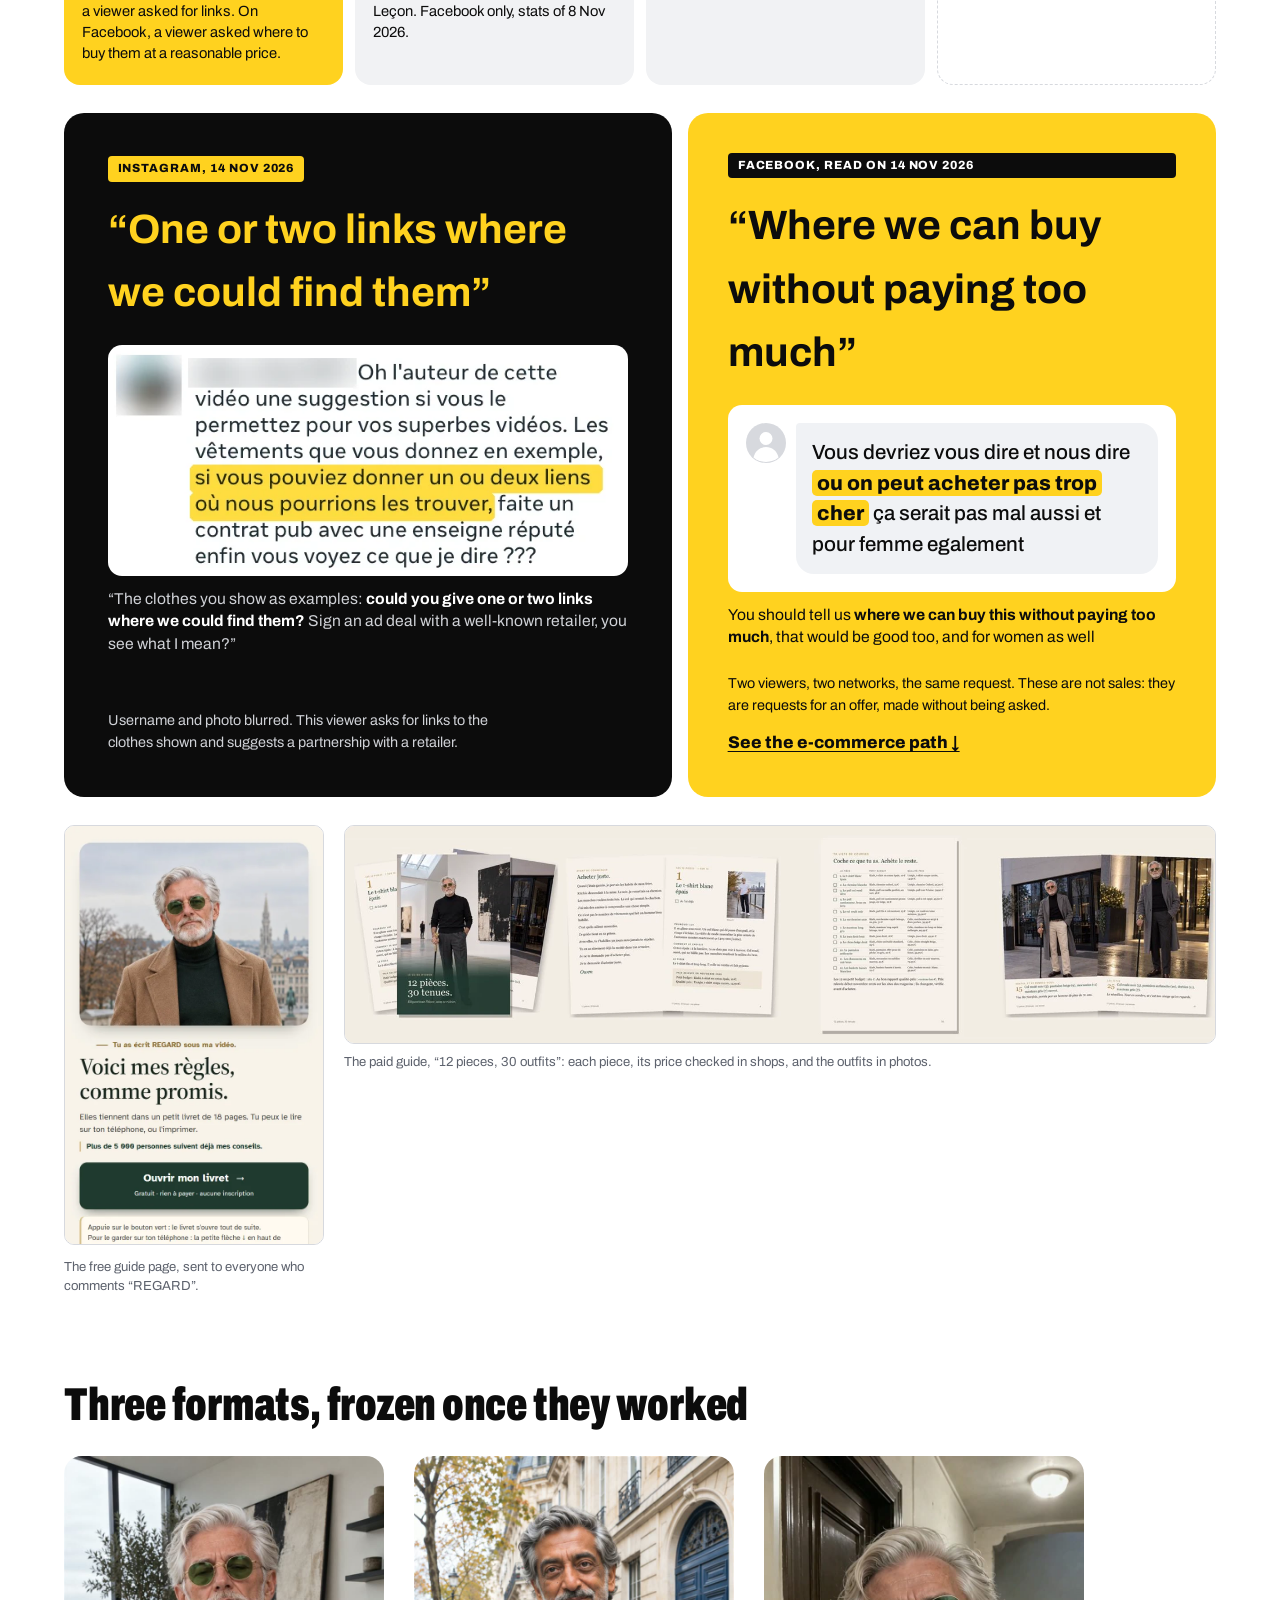
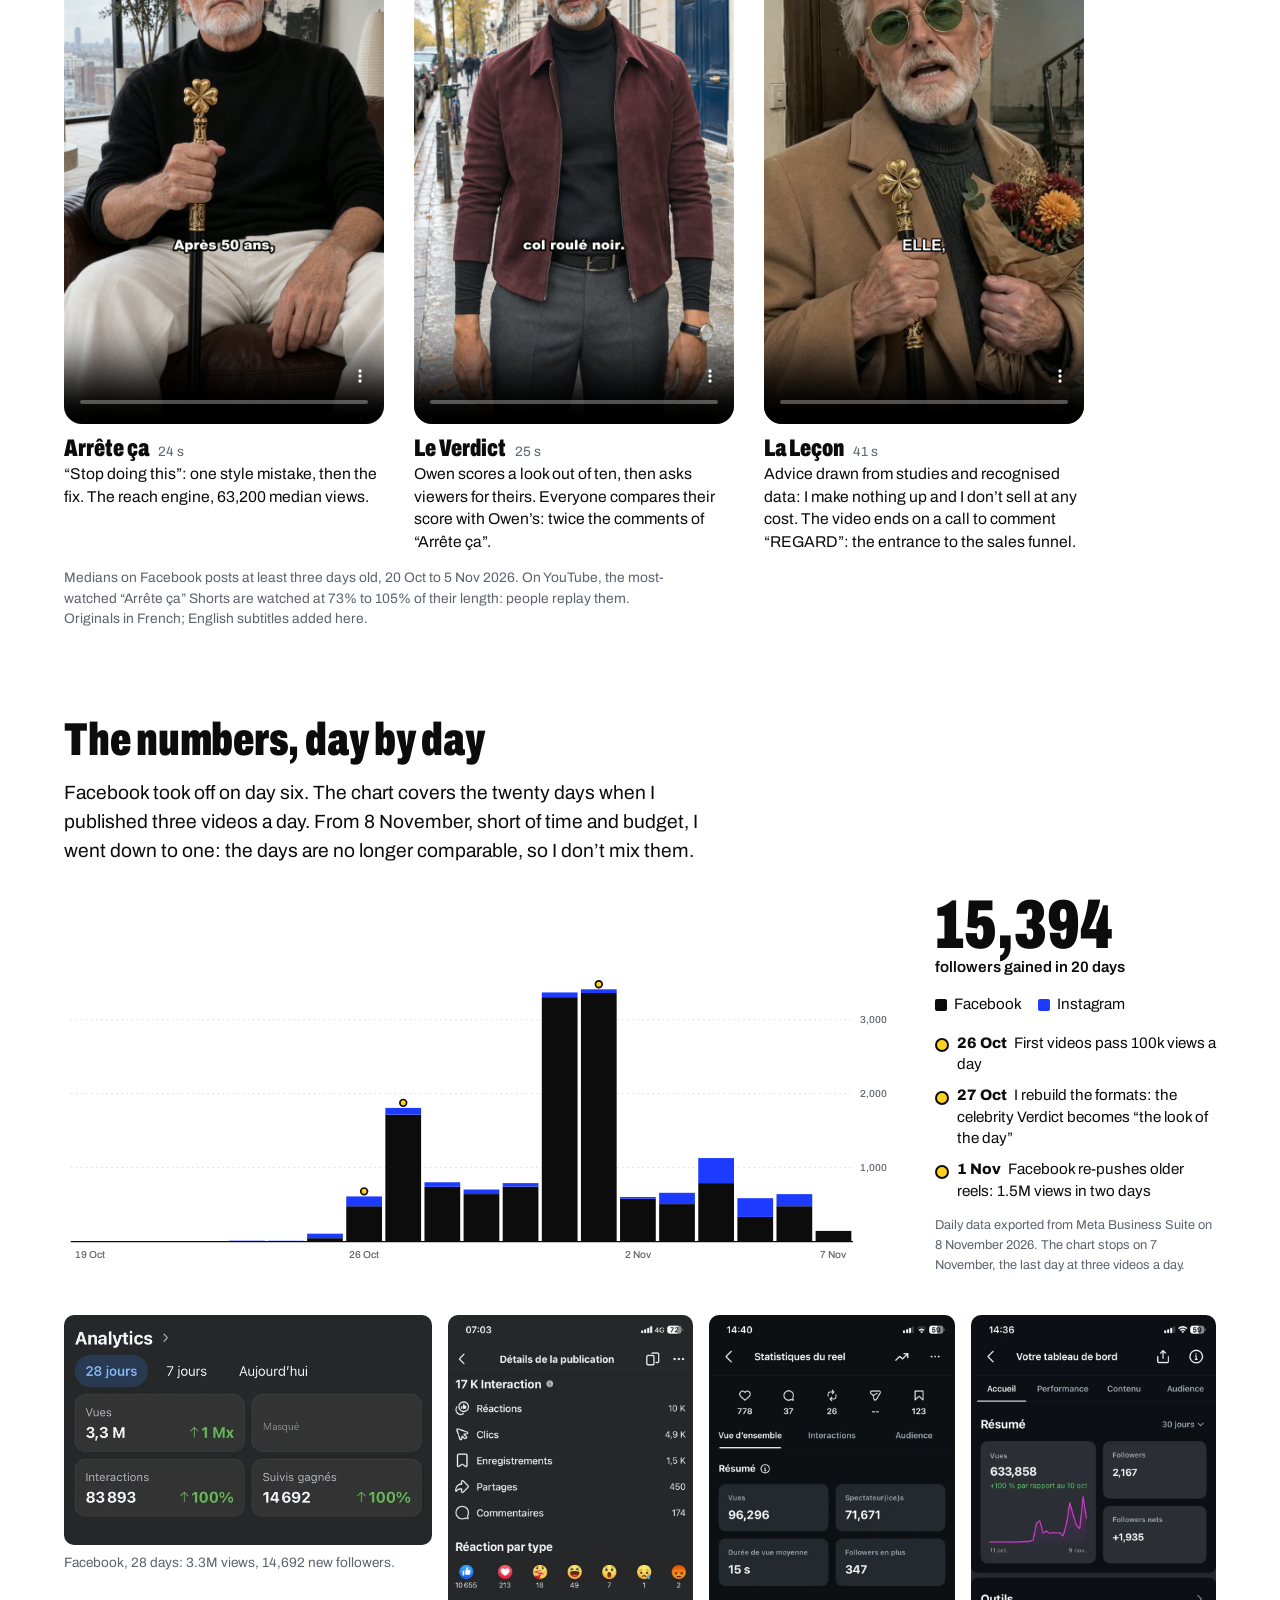
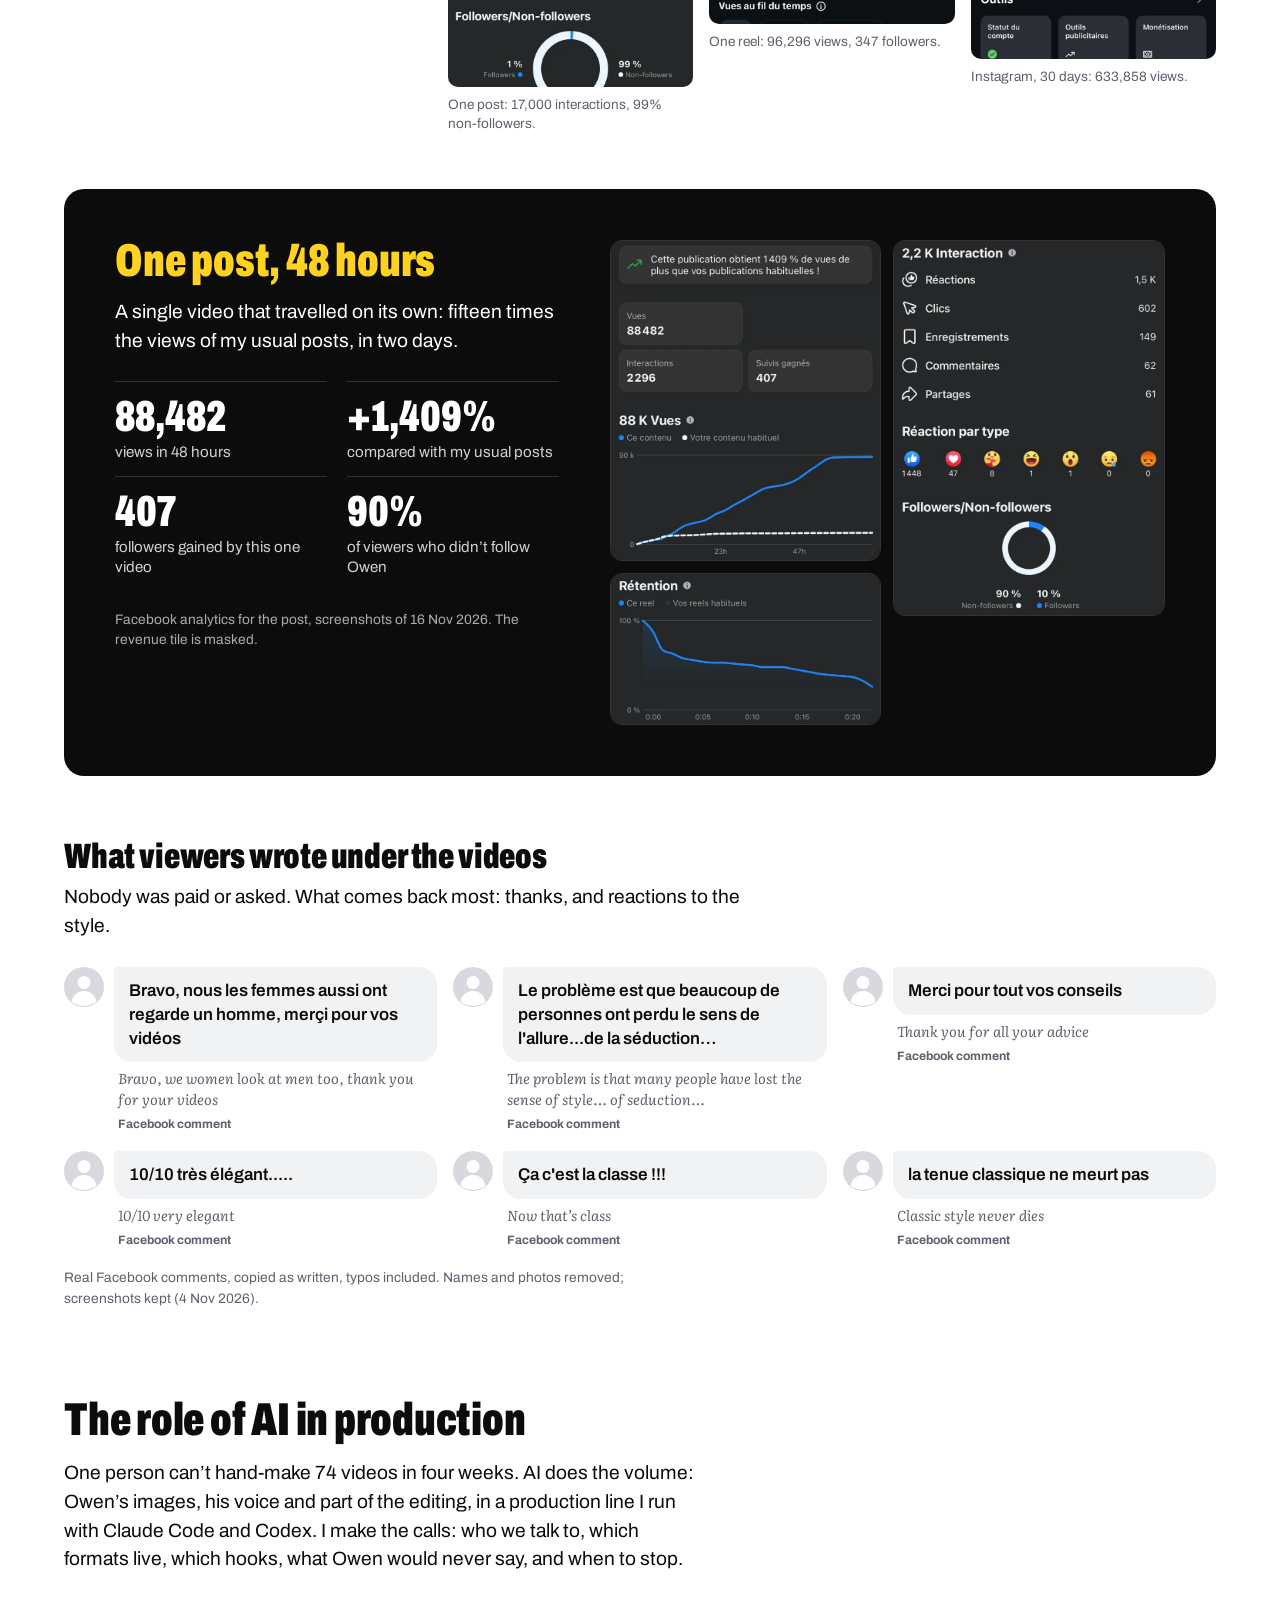
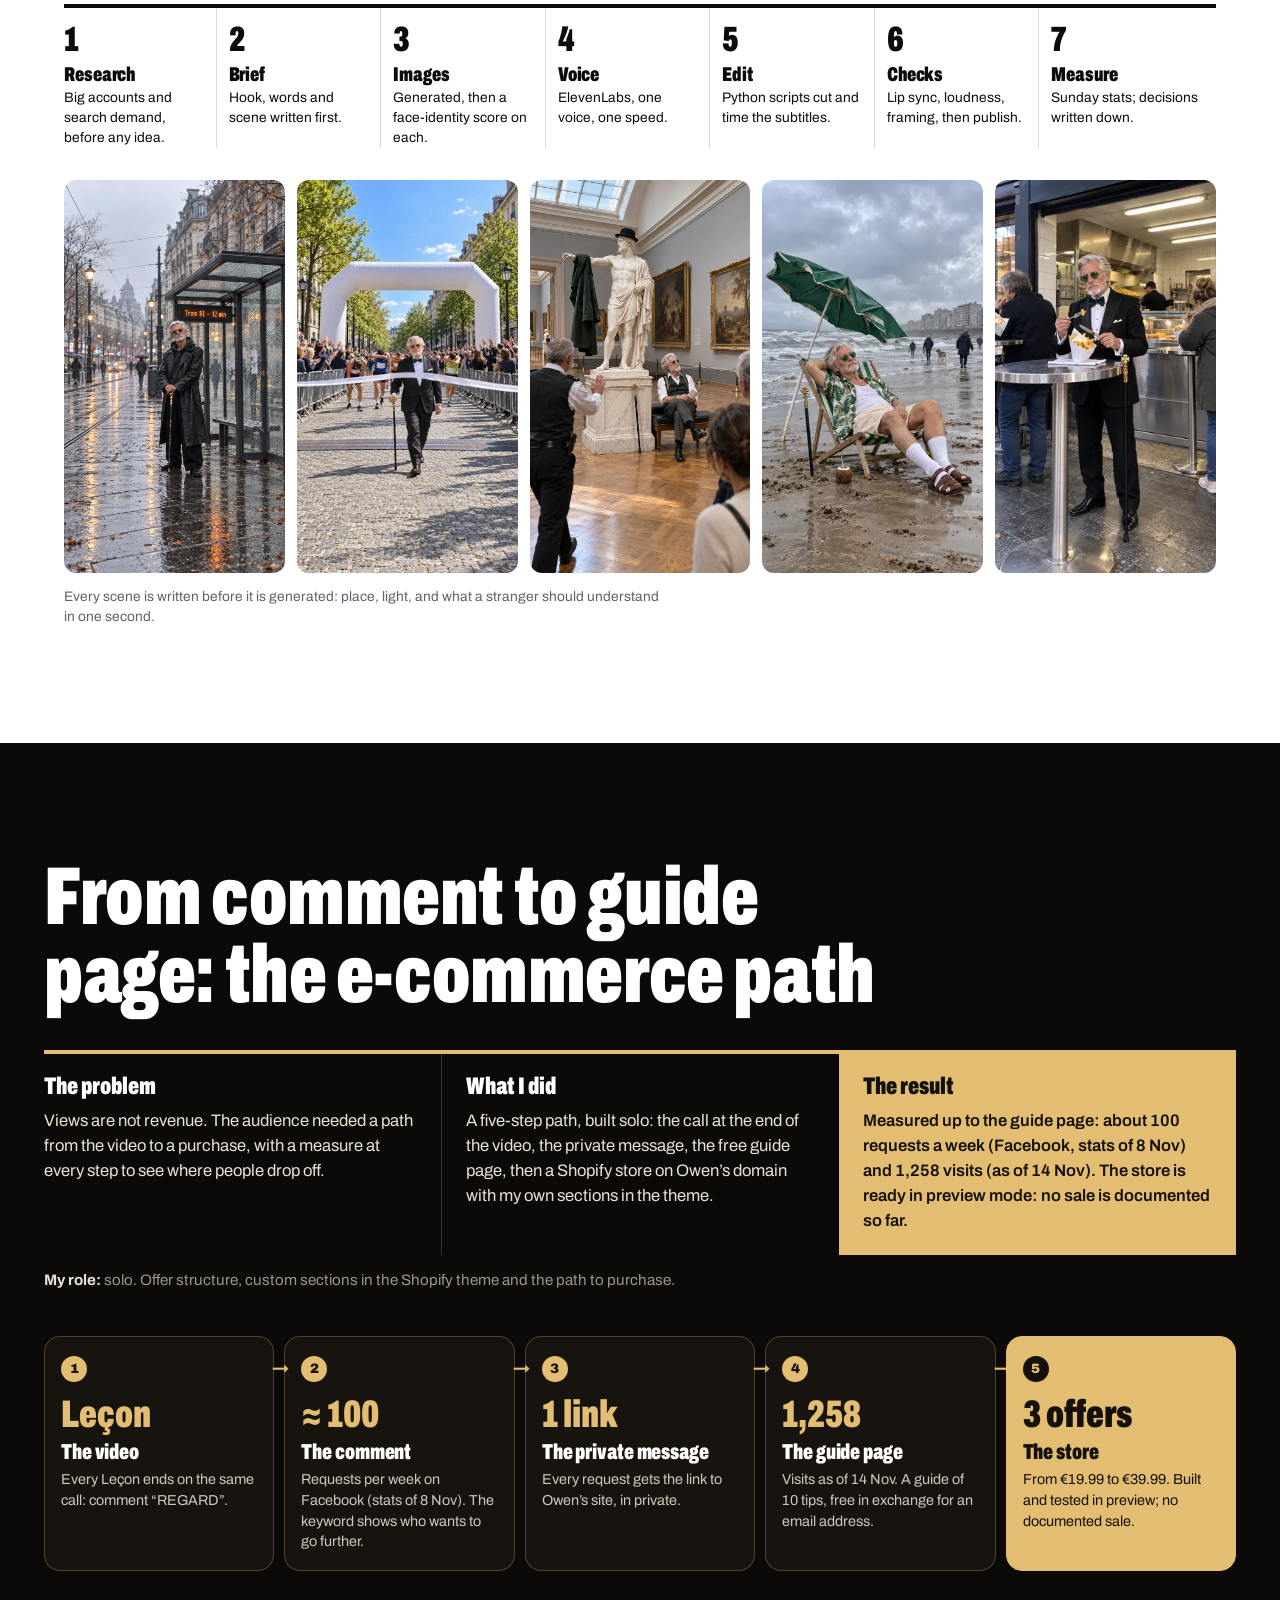
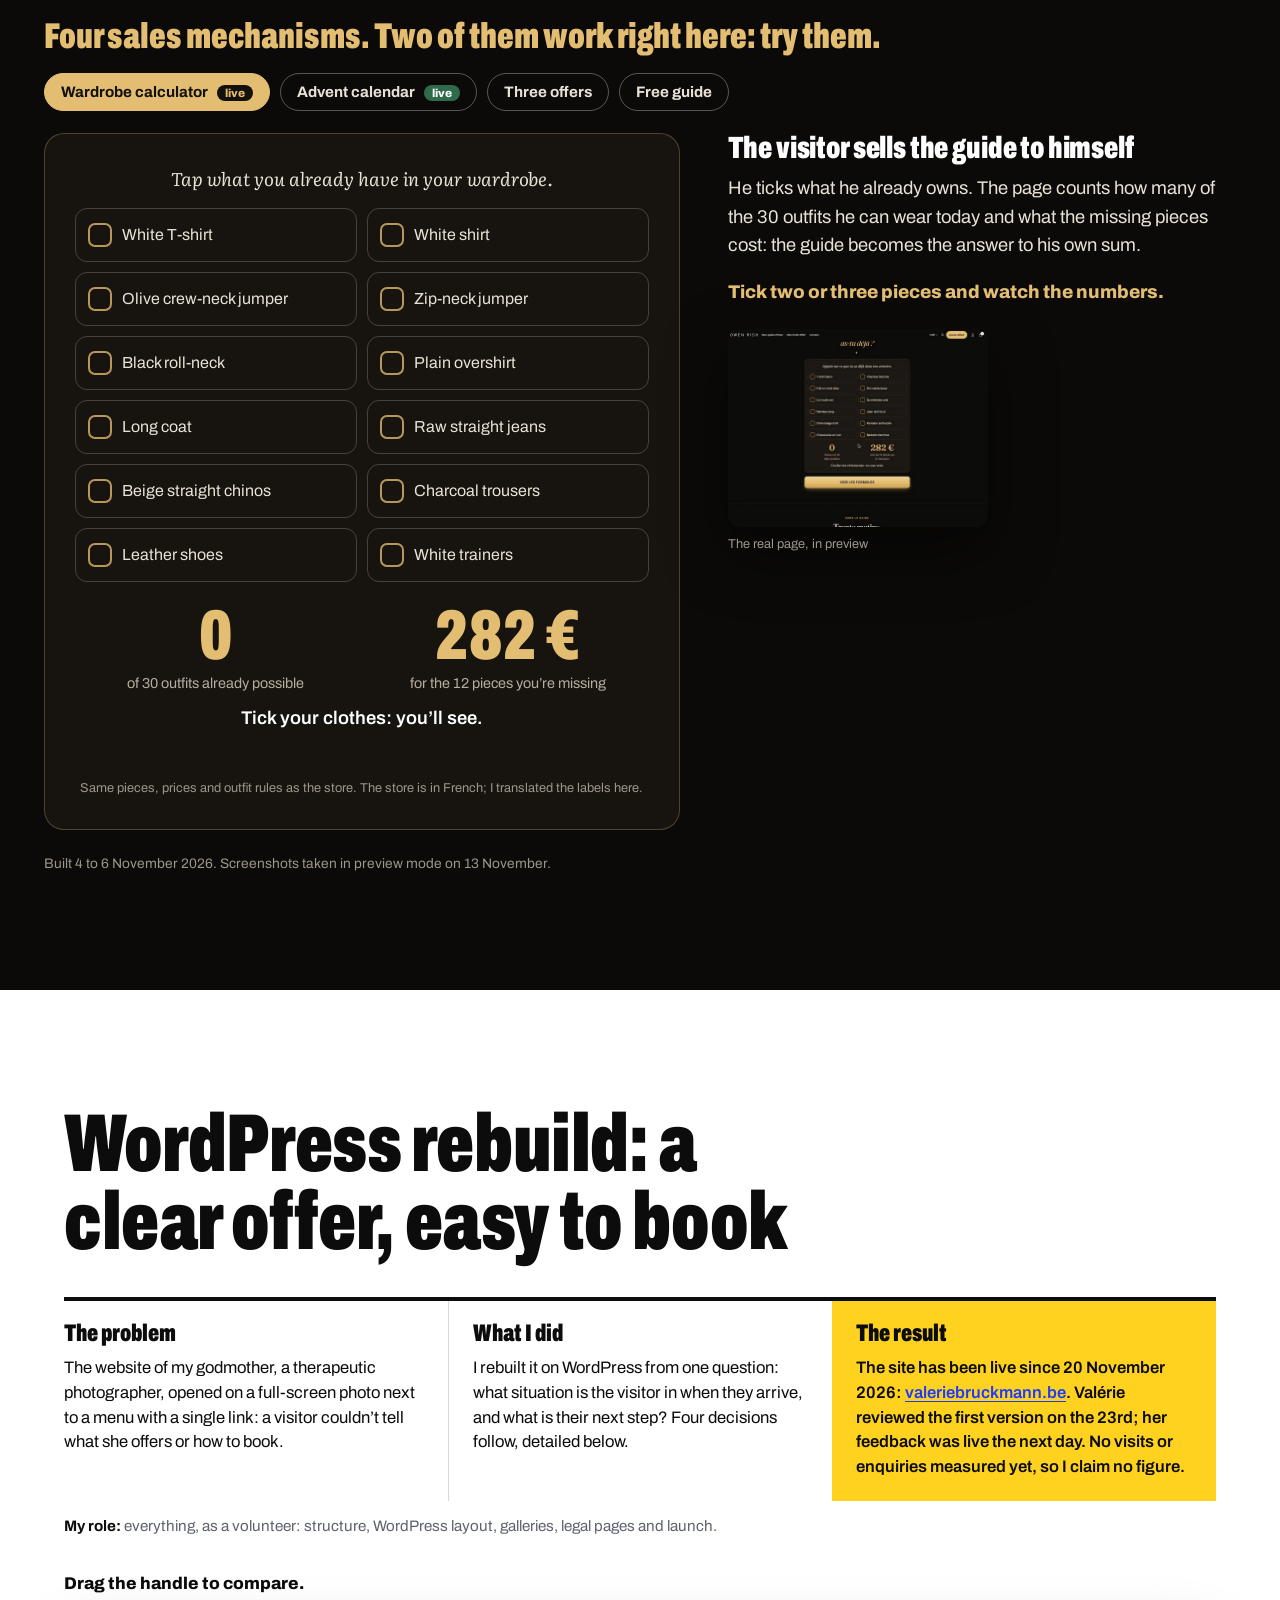
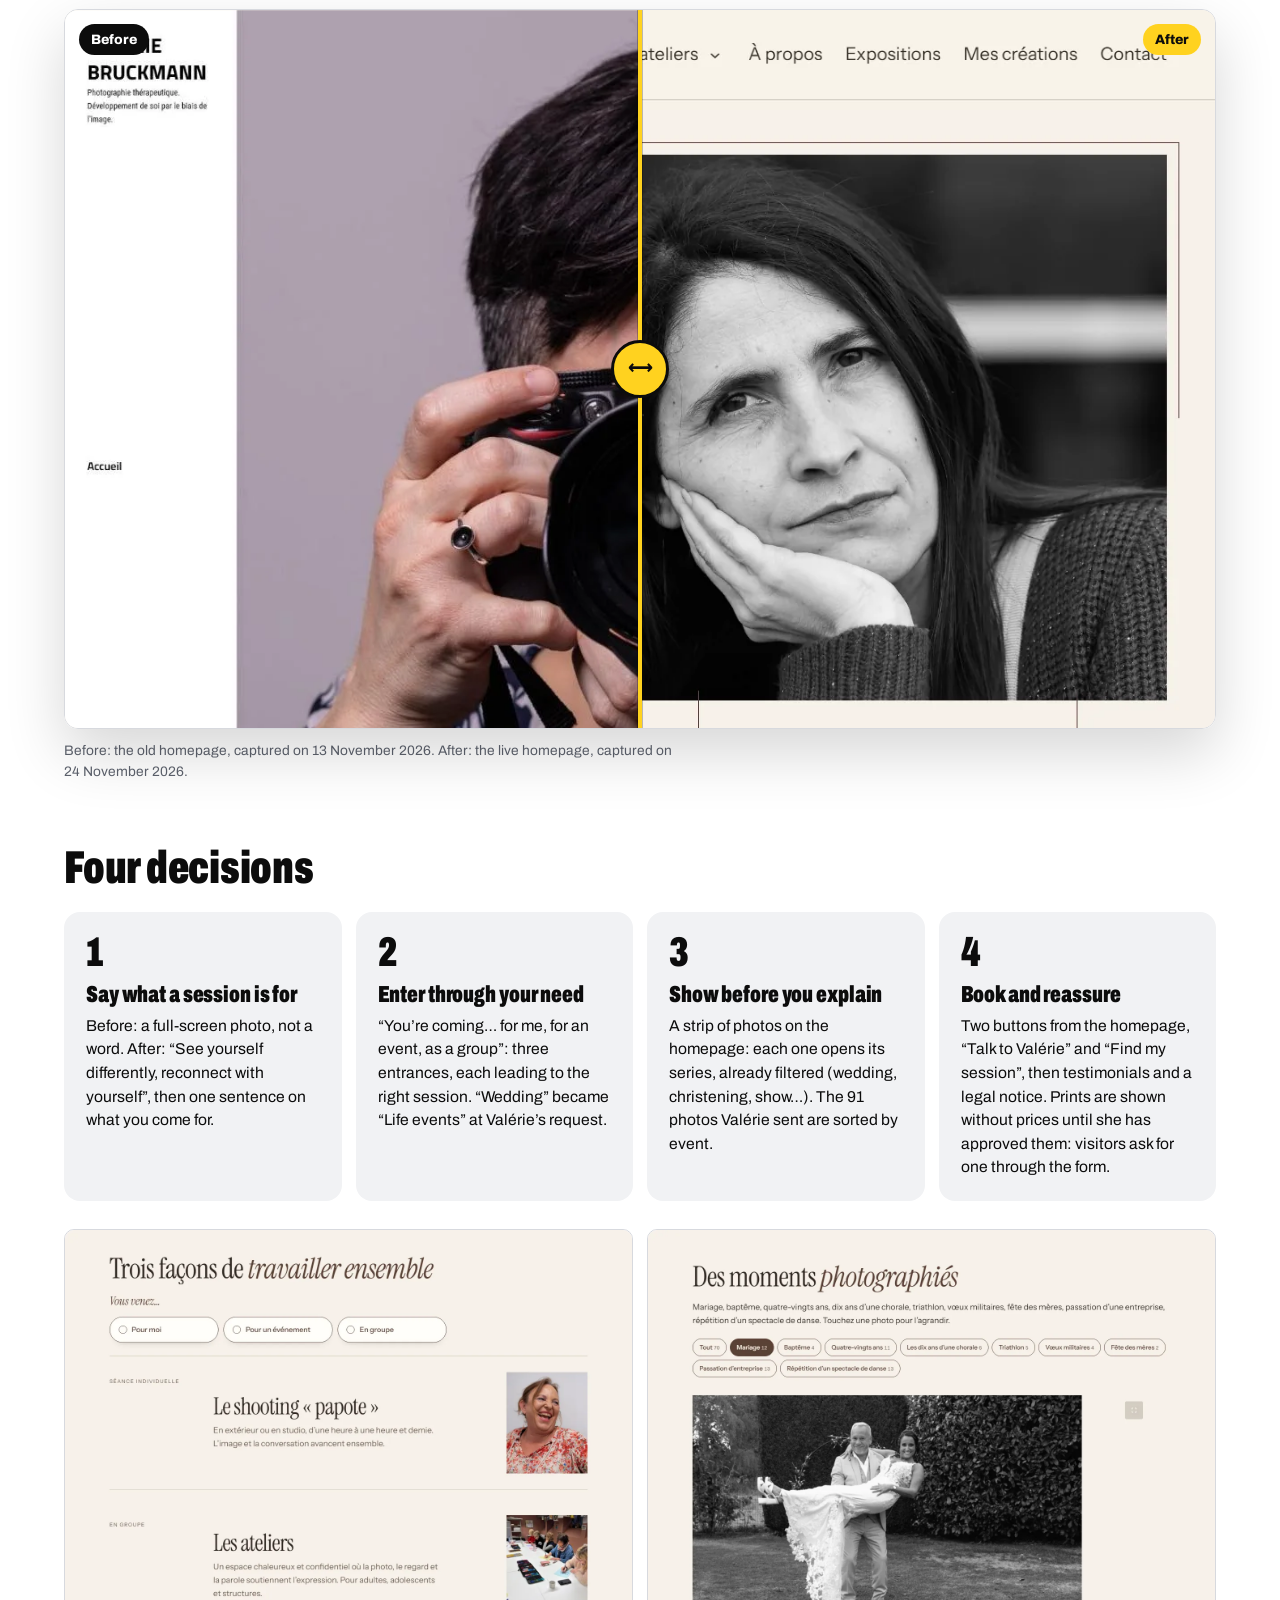
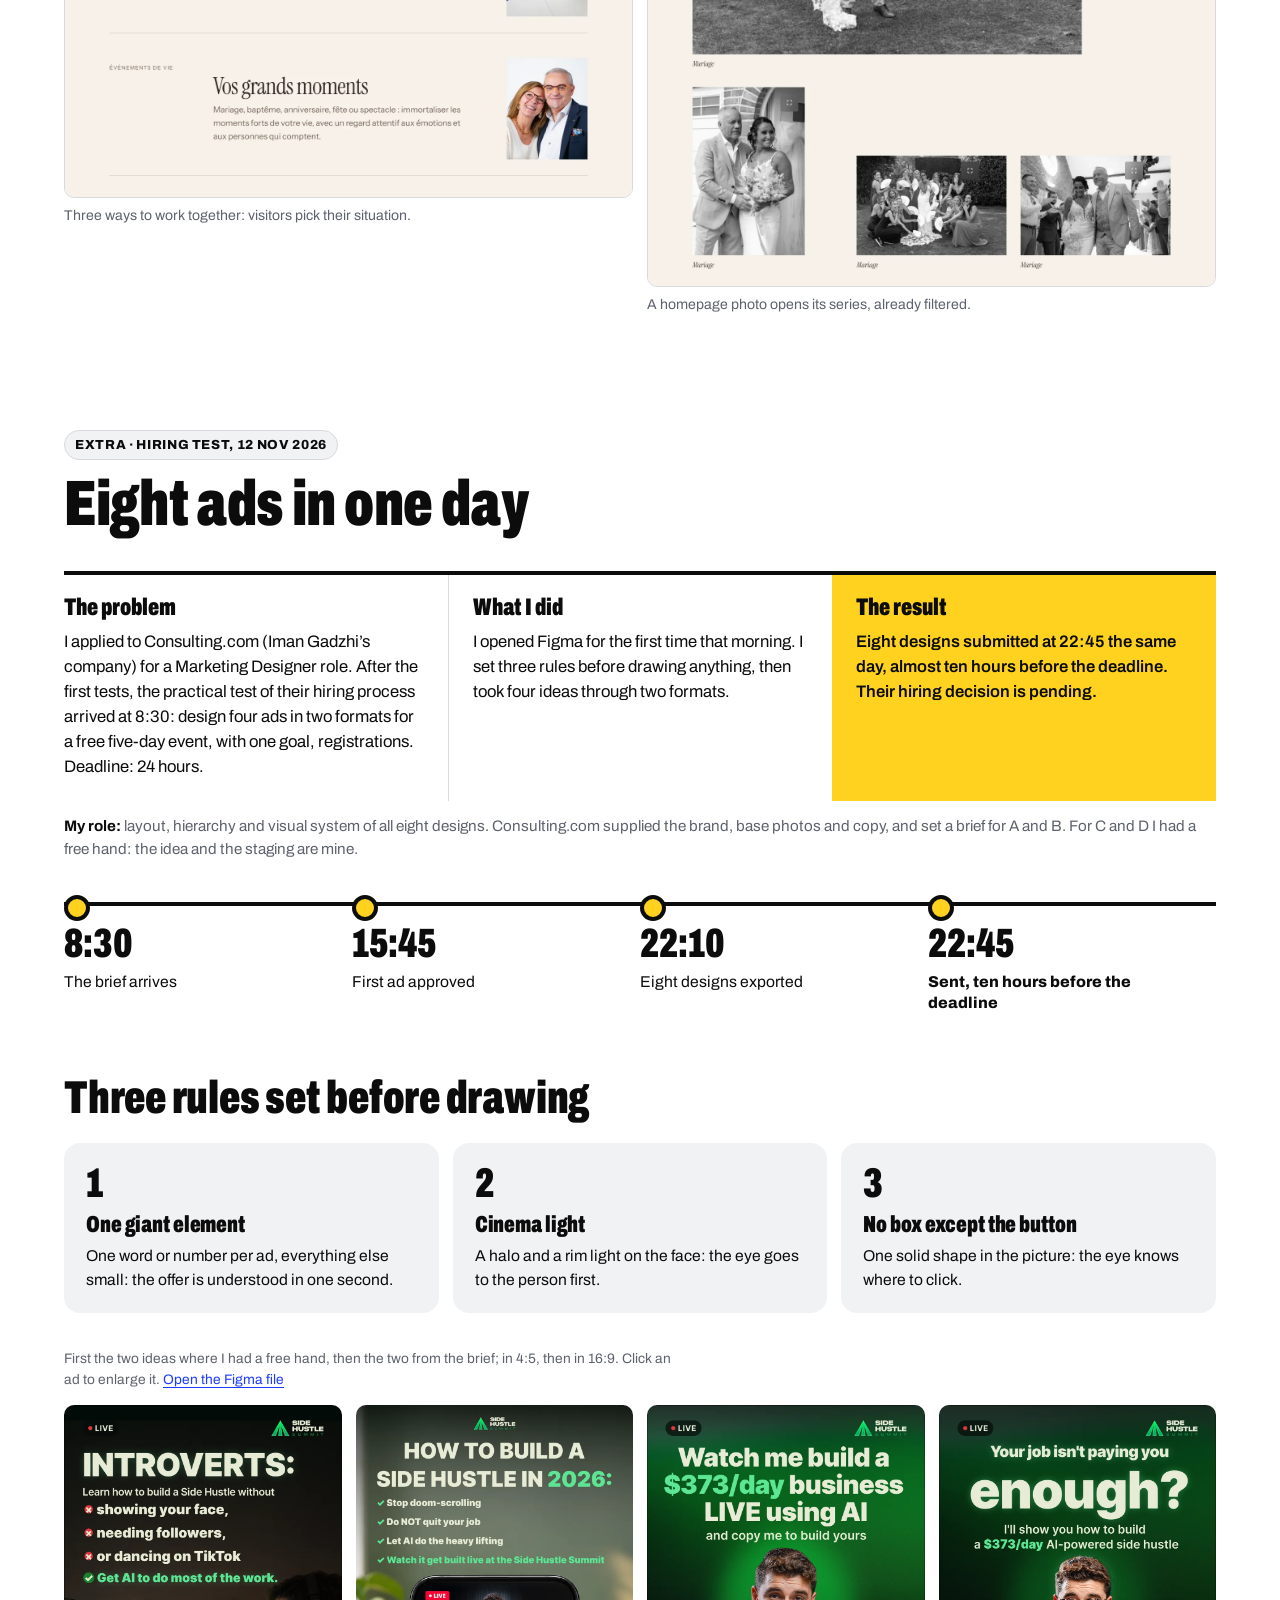
==== commit 6b526367: "Site de la marraine : captures du 24/11, vitrine sans prix, retours de Valérie" ====
--- a/index.html
+++ b/index.html
@@ -66,7 +66,7 @@
 <section id="how" class="how-sec" aria-labelledby="how-title">
   <h2 id="how-title">How I work</h2>
   <p class="lede how-p">Four things you can expect from me in a team. Each one links to its proof on this page.</p>
-  <ul class="how"><li><b>01</b><h3>I learn fast</h3><p>On 12 November I opened Figma for the first time at 8:30. At 22:45 I sent eight ads for a hiring test.</p><a class="more" href="#ads">The test ↓</a></li><li><b>02</b><h3>I listen</h3><p>I read what the audience writes and log it word for word: that is how I picked up the “where to buy” requests under Owen’s videos. For my godmother’s site, I started from her visitors’ situation.</p><a class="more" href="#demande">The requests ↓</a></li><li><b>03</b><h3>I question my own work</h3><p>Every Sunday I write down what I keep, what I change and what I stop. The Verdict wasn’t working: I rebuilt it, and it went from 3,400 to 26,900 median views.</p><a class="more" href="#verdict">The decision ↓</a></li><li><b>04</b><h3>I take initiative</h3><p>Nobody asked me for Owen: I launched the account alone, from zero, with its production, its guide and its store. I also rebuilt my godmother’s site as a volunteer.</p><a class="more" href="#owen">The Owen case ↓</a></li></ul>
+  <ul class="how"><li><b>01</b><h3>I learn fast</h3><p>On 12 November I opened Figma for the first time at 8:30. At 22:45 I sent eight ads for a hiring test.</p><a class="more" href="#ads">The test ↓</a></li><li><b>02</b><h3>I listen</h3><p>I read what the audience writes and log it word for word: that is how I picked up the “where to buy” requests under Owen’s videos. For my godmother’s site, I started from her visitors’ situation, then worked her feedback on the first version into the site.</p><a class="more" href="#demande">The requests ↓</a></li><li><b>03</b><h3>I question my own work</h3><p>Every Sunday I write down what I keep, what I change and what I stop. The Verdict wasn’t working: I rebuilt it, and it went from 3,400 to 26,900 median views.</p><a class="more" href="#verdict">The decision ↓</a></li><li><b>04</b><h3>I take initiative</h3><p>Nobody asked me for Owen: I launched the account alone, from zero, with its production, its guide and its store. I also rebuilt my godmother’s site as a volunteer.</p><a class="more" href="#owen">The Owen case ↓</a></li></ul>
 </section>
 
 <section id="owen" class="proj" aria-labelledby="owen-title">
@@ -142,7 +142,7 @@
 
 <section id="web" class="proj web" aria-labelledby="web-title">
   <h2 id="web-title">WordPress rebuild: a clear offer, easy to book</h2>
-  <dl class="fiche"><div><dt>The problem</dt><dd>The website of my godmother, a therapeutic photographer, opened on a full-screen photo next to a menu with a single link: a visitor couldn’t tell what she offers or how to book.</dd></div><div><dt>What I did</dt><dd>I rebuilt it on WordPress from one question: what situation is the visitor in when they arrive, and what is their next step? Four decisions follow, detailed below.</dd></div><div class="res"><dt>The result</dt><dd>The site is delivered and live: <a href="https://valeriebruckmann.be/" target="_blank" rel="noopener">valeriebruckmann.be</a>. No visits or enquiries measured yet, so I claim no figure.</dd></div></dl><p class="role"><b>My role:</b> everything, as a volunteer: structure, WordPress layout, shop and legal pages.</p>
+  <dl class="fiche"><div><dt>The problem</dt><dd>The website of my godmother, a therapeutic photographer, opened on a full-screen photo next to a menu with a single link: a visitor couldn’t tell what she offers or how to book.</dd></div><div><dt>What I did</dt><dd>I rebuilt it on WordPress from one question: what situation is the visitor in when they arrive, and what is their next step? Four decisions follow, detailed below.</dd></div><div class="res"><dt>The result</dt><dd>The site has been live since 20 November 2026: <a href="https://valeriebruckmann.be/" target="_blank" rel="noopener">valeriebruckmann.be</a>. Valérie reviewed the first version on the 23rd; her feedback was live the next day. No visits or enquiries measured yet, so I claim no figure.</dd></div></dl><p class="role"><b>My role:</b> everything, as a volunteer: structure, WordPress layout, galleries, legal pages and launch.</p>
   <p class="hint">Drag the handle to compare.</p>
   <div class="ba" style="--pos:50%">
     <img class="ba-after" src="assets/cue-after.webp" width="1288" height="805" alt="New homepage: what a session is for, two clear buttons" loading="lazy">
@@ -150,12 +150,12 @@
     <span class="ba-tag l">Before</span><span class="ba-tag r">After</span><span class="ba-handle" aria-hidden="true"></span>
     <input type="range" min="0" max="100" value="50" aria-label="Compare the old and the new homepage">
   </div>
-  <p class="note">Before: the old homepage, captured on 13 November 2026. After: the new version, live since November 2026.</p>
+  <p class="note">Before: the old homepage, captured on 13 November 2026. After: the live homepage, captured on 24 November 2026.</p>
   <h3 class="sub-h">Four decisions</h3>
-  <ol class="rules four"><li><h4>Say what a session is for</h4><p>Before: a full-screen photo, not a word. After: “See yourself differently, reconnect with yourself”, then one sentence on what you come for.</p></li><li><h4>Enter through your need</h4><p>“You’re coming… for me, for a wedding, as a group”: three entrances, each leading to the right session.</p></li><li><h4>Book from the homepage</h4><p>Two buttons at the top: “Talk to Valérie”, to the contact page, and “Find my session”, to the offers. The call comes back at the bottom.</p></li><li><h4>Sell and reassure</h4><p>A print shop, testimonials, a legal notice and cookie consent: the site can take payments and it is compliant.</p></li></ol>
+  <ol class="rules four"><li><h4>Say what a session is for</h4><p>Before: a full-screen photo, not a word. After: “See yourself differently, reconnect with yourself”, then one sentence on what you come for.</p></li><li><h4>Enter through your need</h4><p>“You’re coming… for me, for an event, as a group”: three entrances, each leading to the right session. “Wedding” became “Life events” at Valérie’s request.</p></li><li><h4>Show before you explain</h4><p>A strip of photos on the homepage: each one opens its series, already filtered (wedding, christening, show…). The 91 photos Valérie sent are sorted by event.</p></li><li><h4>Book and reassure</h4><p>Two buttons from the homepage, “Talk to Valérie” and “Find my session”, then testimonials and a legal notice. Prints are shown without prices until she has approved them: visitors ask for one through the form.</p></li></ol>
   <div class="web-shots">
-    <figure><img src="assets/cue-paths.webp" width="1400" height="1118" alt="" loading="lazy"><figcaption>Three ways to work together: visitors pick their situation.</figcaption></figure>
-    <figure><img src="assets/cue-shop.webp" width="1400" height="1361" alt="" loading="lazy"><figcaption>The print shop.</figcaption></figure>
+    <figure><img src="assets/cue-paths.webp" width="1400" height="1400" alt="" loading="lazy"><figcaption>Three ways to work together: visitors pick their situation.</figcaption></figure>
+    <figure><img src="assets/cue-planche.webp" width="1400" height="1620" alt="" loading="lazy"><figcaption>A homepage photo opens its series, already filtered.</figcaption></figure>
   </div>
 </section>
 
